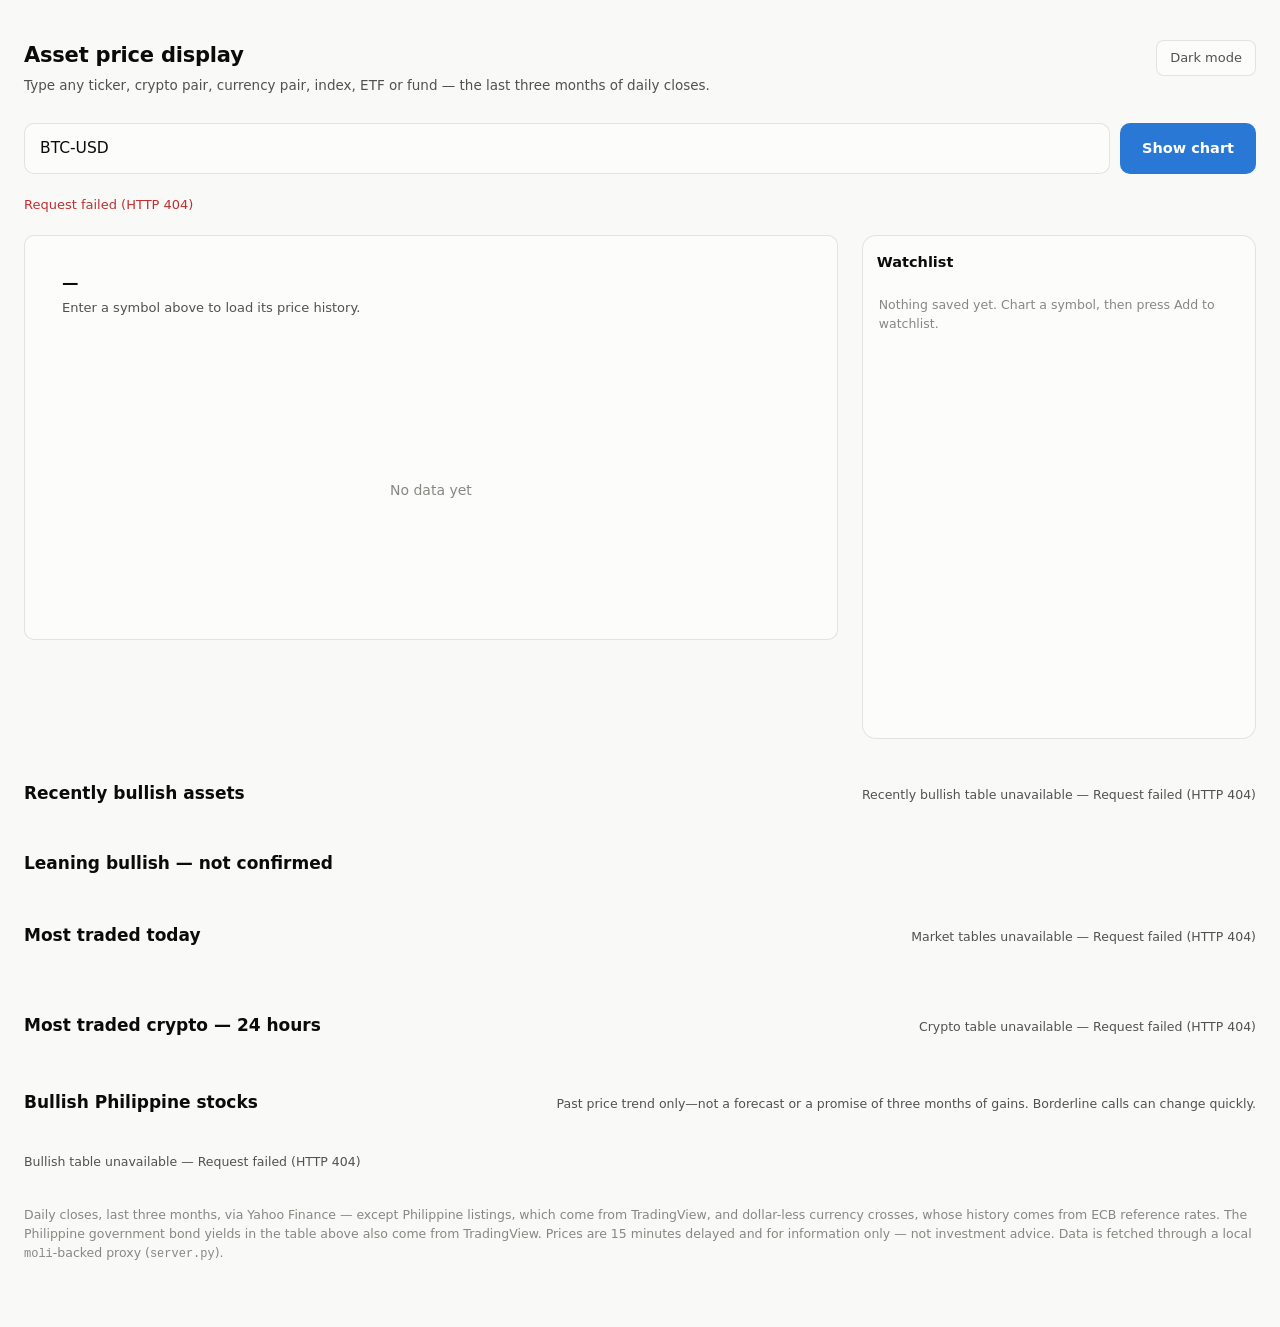
==== index.html @ 10fd9295 "Publish the asset price display." ====
<!DOCTYPE html>
<html lang="en" data-theme="light">
<head>
<meta charset="utf-8">
<meta name="viewport" content="width=device-width, initial-scale=1">
<title>Asset price display — last 3 months</title>
<style>
  /* ---------------------------------------------------------------
     Tokens. Light and dark are each *selected* steps, not an
     automatic flip. Values from the dataviz reference palette.
     --------------------------------------------------------------- */
  :root {
    color-scheme: light;
    --page:            #f9f9f7;
    --surface-1:       #fcfcfb;
    --text-primary:    #0b0b0b;
    --text-secondary:  #52514e;
    --text-muted:      #898781;
    --gridline:        #e1e0d9;
    --axis:            #c3c2b7;
    --border:          rgba(11, 11, 11, 0.10);
    --series-1:        #2a78d6;   /* slot 1, blue */
    --delta-up:        #006300;
    --delta-down:      #c02f2f;   /* one step darker than the palette's red:
                                     the bullish/bearish pill tints its own
                                     background 11%, and #d03b3b fell to 4.0:1
                                     against that tint at 13.5px. This clears
                                     AA on the tint (4.7:1) and on the bare
                                     surface (5.6:1). */
    --focus-ring:      #2a78d6;
  }
  @media (prefers-color-scheme: dark) {
    :root:where(:not([data-theme="light"])) {
      color-scheme: dark;
      --page:           #0d0d0d;
      --surface-1:      #1a1a19;
      --text-primary:   #ffffff;
      --text-secondary: #c3c2b7;
      --text-muted:     #898781;
      --gridline:       #2c2c2a;
      --axis:           #383835;
      --border:         rgba(255, 255, 255, 0.10);
      --series-1:       #3987e5;
      --delta-up:       #0ca30c;
      --delta-down:     #e66767;
      --focus-ring:     #3987e5;
    }
  }
  :root[data-theme="dark"] {
    color-scheme: dark;
    --page:           #0d0d0d;
    --surface-1:      #1a1a19;
    --text-primary:   #ffffff;
    --text-secondary: #c3c2b7;
    --text-muted:     #898781;
    --gridline:       #2c2c2a;
    --axis:           #383835;
    --border:         rgba(255, 255, 255, 0.10);
    --series-1:       #3987e5;
    --delta-up:       #0ca30c;
    --delta-down:     #e66767;
    --focus-ring:     #3987e5;
  }

  * { box-sizing: border-box; }

  body {
    margin: 0;
    padding: 40px 24px 64px;
    background: var(--page);
    color: var(--text-primary);
    font-family: system-ui, -apple-system, "Segoe UI", sans-serif;
    font-size: 15px;
    line-height: 1.5;
    -webkit-font-smoothing: antialiased;
  }

  /* 1240, not 1180: the rail widened to fit asset names (see `.layout`), and the
     extra 60px goes to the page so the chart card does not pay for all of it. */
  .wrap { max-width: 1240px; margin: 0 auto; }

  /* ---- layout: search row across the top, then chart card + watchlist rail.
     The rail lives on the card's row, so their top borders line up. ---- */
  .layout {
    display: grid;
    /* The rail is 396px on a full-width page — wide enough for the fund codes
       (`FUND:BPI-INFRA`) and the names under them. `clamp` gives some of it back
       before the layout stacks at 1000px, so the chart card never has to pay the
       whole 396: at a 1020px viewport the rail is 340 and the chart keeps ~590. */
    grid-template-columns: minmax(0, 1fr) clamp(340px, 32%, 396px);
    grid-template-areas:
      "search search"
      "status status"
      "main   rail";
    column-gap: 24px;
    align-items: start;
  }
  .search-row { grid-area: search; }
  .status { grid-area: status; }
  main.card { grid-area: main; }
  .rail { grid-area: rail; position: sticky; top: 20px; }

  /* ---- header ---- */
  header {
    display: flex; align-items: baseline; justify-content: space-between;
    gap: 16px; flex-wrap: wrap; margin-bottom: 28px;
  }
  h1 { margin: 0; font-size: 21px; font-weight: 600; letter-spacing: -0.01em; }
  .sub { margin: 3px 0 0; color: var(--text-secondary); font-size: 13.5px; }

  button, input { font: inherit; color: inherit; }

  .ghost-btn {
    background: var(--surface-1); color: var(--text-secondary);
    border: 1px solid var(--border); border-radius: 8px;
    padding: 7px 13px; font-size: 13px; cursor: pointer;
    white-space: nowrap;
  }
  .ghost-btn:hover { color: var(--text-primary); border-color: var(--axis); }

  /* ---- search row (one row, above everything it scopes) ---- */
  .search-row { display: flex; gap: 10px; margin-bottom: 8px; }
  .combo { position: relative; flex: 1 1 auto; min-width: 0; }

  #symbol {
    width: 100%;
    padding: 13px 15px;
    background: var(--surface-1);
    border: 1px solid var(--border);
    border-radius: 10px;
    font-size: 15.5px;
  }
  #symbol::placeholder { color: var(--text-muted); }
  #symbol:focus-visible { outline: 2px solid var(--focus-ring); outline-offset: 1px; border-color: var(--focus-ring); }

  .go {
    padding: 13px 22px; border: 0; border-radius: 10px; cursor: pointer;
    background: var(--series-1); color: #fff; font-weight: 600; font-size: 14.5px;
  }
  .go:hover { filter: brightness(1.08); }
  .go:disabled { opacity: 0.55; cursor: default; filter: none; }

  /* ---- suggestions ---- */
  .suggestions {
    position: absolute; z-index: 30; top: calc(100% + 6px); left: 0; right: 0;
    background: var(--surface-1); border: 1px solid var(--border);
    border-radius: 10px; padding: 5px; margin: 0; list-style: none;
    max-height: 320px; overflow-y: auto;
    box-shadow: 0 10px 30px rgba(0,0,0,0.13);
  }
  .suggestions[hidden] { display: none; }
  .suggestions li {
    display: flex; align-items: baseline; gap: 10px;
    padding: 9px 11px; border-radius: 7px; cursor: pointer;
  }
  .suggestions li[aria-selected="true"] { background: color-mix(in srgb, var(--series-1) 12%, transparent); }
  .suggestions li:hover { background: color-mix(in srgb, var(--text-primary) 6%, transparent); }
  .sug-sym { font-weight: 600; font-size: 13.5px; min-width: 78px; }
  .sug-name { color: var(--text-secondary); font-size: 13px; flex: 1; overflow: hidden; text-overflow: ellipsis; white-space: nowrap; }
  .sug-exch { color: var(--text-muted); font-size: 11.5px; white-space: nowrap; max-width: 40%; overflow: hidden; text-overflow: ellipsis; }

  /* ---- watchlist rail ---- */
  /* The box keeps a tall minimum height so it reads as a full rail beside the
     chart card even when only one or two symbols are saved; the list scrolls
     once the rows pass the cap. Total stays under the viewport, because the
     rail is sticky -- a box taller than the screen would have its foot cut off. */
  .watch {
    background: var(--surface-1);
    border: 1px solid var(--border);
    border-radius: 14px;
    padding: 16px 14px 12px;
    min-height: 56vh;
  }
  .watch-head { display: flex; align-items: baseline; justify-content: space-between; gap: 8px; margin-bottom: 12px; }
  .watch-head h2 { margin: 0; font-size: 14.5px; font-weight: 600; }
  .watch-count { color: var(--text-muted); font-size: 12px; font-variant-numeric: tabular-nums; }

  .watch-list { list-style: none; margin: 0; padding: 0; max-height: 60vh; overflow-y: auto; }
  .watch-item {
    display: flex; align-items: center; gap: 8px;
    border-radius: 9px; padding: 2px 2px 2px 0;
  }
  .watch-item:hover { background: color-mix(in srgb, var(--text-primary) 5%, transparent); }
  .watch-item.is-active { background: color-mix(in srgb, var(--series-1) 12%, transparent); }

  /* ---- reordering ----
     Only the grip is draggable, so clicking anywhere else on the row still
     charts the symbol. touch-action: none keeps a touch drag from scrolling
     the rail instead. */
  .watch-grip {
    flex: none; cursor: grab; touch-action: none;
    background: none; border: 0; border-radius: 7px;
    color: var(--text-muted); font-size: 13px; line-height: 1;
    padding: 8px 5px; opacity: 0; transition: opacity 0.12s ease;
  }
  .watch-item:hover .watch-grip,
  .watch-item.is-active .watch-grip { opacity: 1; }
  .watch-grip:focus-visible { opacity: 1; outline: 2px solid var(--focus-ring); outline-offset: -2px; }
  .watch-grip:hover { color: var(--text-primary); background: color-mix(in srgb, var(--text-primary) 8%, transparent); }
  /* No hover to reveal it on a touchscreen, so it is always visible there. */
  @media (hover: none) { .watch-grip { opacity: 1; } }

  /* Rows reflow live under the pointer, so the lift is shadow + tint only. */
  .watch-item.is-dragging {
    background: color-mix(in srgb, var(--series-1) 14%, transparent);
    box-shadow: 0 6px 18px rgb(0 0 0 / 0.18);
  }
  .watch-item.is-dragging .watch-grip { cursor: grabbing; opacity: 1; }
  .watch-list.is-reordering { user-select: none; }

  .watch-pick {
    flex: 1 1 auto; min-width: 0; text-align: left; cursor: pointer;
    background: none; border: 0; border-radius: 9px; padding: 8px 9px;
    display: flex; flex-direction: column; gap: 1px;
  }
  .watch-pick:focus-visible { outline: 2px solid var(--focus-ring); outline-offset: -1px; }
  .watch-top { display: flex; align-items: center; justify-content: space-between; gap: 8px; }
  /* Symbol and its verdict travel together on the left, so the price stays
     flush right even when the pill appears. In the rail the pill is the fixed
     part and the symbol is what gives way when a ticker is long. */
  .watch-id { display: flex; align-items: center; gap: 6px; min-width: 0; }
  .watch-sym {
    font-weight: 600; font-size: 13.5px;
    overflow: hidden; text-overflow: ellipsis; white-space: nowrap;
  }
  .watch-price {
    flex: none; font-size: 13px; font-variant-numeric: tabular-nums;
    color: var(--text-primary); white-space: nowrap;
  }
  /* The row's verdict, in the same three words the chart badge uses -- the
     quote *is* the chart payload, so the two cannot disagree. Colored like the
     badge, but also spelt out, because a rail of dots would need a key. */
  .watch-trend {
    flex: none; white-space: nowrap;
    font-size: 10px; font-weight: 600; letter-spacing: 0.02em;
    padding: 1px 6px; border-radius: 999px;
    border: 1px solid color-mix(in srgb, var(--text-secondary) 35%, transparent);
    color: var(--text-secondary);
    background: color-mix(in srgb, var(--text-secondary) 8%, transparent);
  }
  .watch-trend.bullish {
    color: var(--delta-up); border-color: color-mix(in srgb, var(--delta-up) 40%, transparent);
    background: color-mix(in srgb, var(--delta-up) 10%, transparent);
  }
  .watch-trend.bearish {
    color: var(--delta-down); border-color: color-mix(in srgb, var(--delta-down) 40%, transparent);
    background: color-mix(in srgb, var(--delta-down) 10%, transparent);
  }
  .watch-sub { display: flex; align-items: baseline; justify-content: space-between; gap: 8px; }
  .watch-name { color: var(--text-muted); font-size: 11.5px; overflow: hidden; text-overflow: ellipsis; white-space: nowrap; }
  .watch-chg { font-size: 11.5px; font-weight: 600; font-variant-numeric: tabular-nums; color: var(--text-secondary); white-space: nowrap; }
  .watch-chg.up { color: var(--delta-up); }
  .watch-chg.down { color: var(--delta-down); }

  .remove-btn {
    flex: none; cursor: pointer; background: none; border: 0; border-radius: 7px;
    color: var(--text-muted); font-size: 15px; line-height: 1;
    padding: 6px 8px; opacity: 0; transition: opacity 0.12s ease;
  }
  .watch-item:hover .remove-btn,
  .watch-item.is-active .remove-btn { opacity: 1; }
  .remove-btn:focus-visible { opacity: 1; outline: 2px solid var(--focus-ring); outline-offset: -2px; }
  .remove-btn:hover { color: var(--delta-down); background: color-mix(in srgb, var(--delta-down) 12%, transparent); }

  .watch-empty { color: var(--text-muted); font-size: 12.5px; padding: 10px 2px; line-height: 1.5; }
  .watch-hint { color: var(--text-muted); font-size: 11.5px; margin: 10px 2px 2px; }

  /* Stacked below 1000px, not 900: the rail is now 396px, and a 318px one at 900
     still left the chart card too narrow once the rail took its share. Below this
     point the rail moves under the chart and gets the full width, which is where
     its names read best anyway. */
  @media (max-width: 1000px) {
    .layout {
      grid-template-columns: minmax(0, 1fr);
      grid-template-areas: "search" "status" "main" "rail";
    }
    .rail { position: static; }
    .watch { min-height: 0; }   /* stacked: no dead space under a short list */
    .watch-list { max-height: none; }
  }

  /* ---- status ---- */
  .status { min-height: 22px; font-size: 13px; color: var(--text-secondary); margin-bottom: 18px; }
  .status.error { color: var(--delta-down); }

  /* ---- chart card ---- */
  .card {
    background: var(--surface-1);
    border: 1px solid var(--border);
    border-radius: 14px;
    padding: 24px 24px 18px;
  }
  .card-head { display: flex; align-items: flex-start; justify-content: space-between; gap: 18px; flex-wrap: wrap; }
  .asset-name { font-size: 16.5px; font-weight: 600; margin: 0; }
  .asset-meta { color: var(--text-secondary); font-size: 13px; margin: 2px 0 0; }

  /* ---- add-to-watchlist toggle ----
     Acts on the charted payload, never on typed text, so the only ticker it can
     add is the canonical one the server returned. */
  .card-actions { display: flex; align-items: center; gap: 10px; flex-wrap: wrap; }
  .watch-toggle {
    display: inline-flex; align-items: center; gap: 7px;
    border: 1px solid var(--border); border-radius: 999px;
    padding: 6px 14px 6px 12px;
    background: color-mix(in srgb, var(--text-primary) 4%, transparent);
    color: var(--text-secondary); font-size: 13px; font-weight: 600;
    cursor: pointer; white-space: nowrap;
  }
  .watch-toggle:hover { color: var(--text-primary); border-color: var(--axis); }
  .watch-toggle:focus-visible { outline: 2px solid var(--focus-ring); outline-offset: 2px; }
  /* inline-flex would otherwise beat the attribute — same trap .trend[hidden] documents */
  .watch-toggle[hidden] { display: none; }
  /* Watched: tint + filled star say so; the accessible name never moves. */
  .watch-toggle[aria-pressed="true"] {
    border-color: color-mix(in srgb, var(--series-1) 40%, transparent);
    background: color-mix(in srgb, var(--series-1) 11%, transparent);
    color: var(--text-primary);
  }
  .watch-glyph { font-size: 13px; line-height: 1; }

  /* ---- trend badge: the 3-month verdict ----
     Status colour rides the arrow glyph and the tint; the words stay in
     normal ink and the glyph is not aria-hidden from the label, so the call
     never depends on colour alone. */
  .trend {
    display: inline-flex; align-items: center; gap: 8px;
    border: 1px solid var(--border); border-radius: 999px;
    padding: 6px 13px 6px 11px;
    background: color-mix(in srgb, var(--text-primary) 4%, transparent);
    white-space: nowrap;
  }
  .trend[hidden] { display: none; }
  .trend-glyph { font-size: 12px; line-height: 1; }
  .trend-label { font-size: 13.5px; font-weight: 600; letter-spacing: 0.01em; }
  .trend-score {
    font-size: 12px; color: var(--text-muted);
    font-variant-numeric: tabular-nums;
    padding-left: 8px; border-left: 1px solid var(--border);
  }
  .trend-note { color: var(--text-muted); font-size: 11.5px; margin: 10px 0 0; }
  .trend-note[hidden] { display: none; }

  .trend.bullish { border-color: color-mix(in srgb, var(--delta-up) 40%, transparent);
                   background: color-mix(in srgb, var(--delta-up) 11%, transparent); }
  .trend.bullish .trend-glyph, .trend.bullish .trend-label { color: var(--delta-up); }
  .trend.bearish { border-color: color-mix(in srgb, var(--delta-down) 40%, transparent);
                   background: color-mix(in srgb, var(--delta-down) 11%, transparent); }
  .trend.bearish .trend-glyph, .trend.bearish .trend-label { color: var(--delta-down); }
  .trend.neutral .trend-glyph, .trend.neutral .trend-label { color: var(--text-secondary); }

  /* hero figure: >=48px, same sans, proportional figures, no tabular-nums */
  .hero { font-size: 48px; font-weight: 600; letter-spacing: -0.02em; line-height: 1.05; margin: 16px 0 0; }
  .hero-delta { display: flex; align-items: center; flex-wrap: wrap; gap: 7px;
                margin-top: 6px; font-size: 14.5px; color: var(--text-secondary); }
  .delta-val { font-weight: 600; color: var(--text-secondary); }
  .delta-val.up { color: var(--delta-up); }
  .delta-val.down { color: var(--delta-down); }

  /* ---- minimum investment ----
     A stat readout, not a second hero: the chart's headline number is the price,
     so this is a label and a value at body scale rather than another 48px figure
     competing with it. It sits here for the PSE only, which is the only market
     with a board lot, and it is absent from the DOM entirely for every other
     symbol rather than sitting empty under the price. */
  .min-invest { display: flex; align-items: baseline; flex-wrap: wrap; gap: 8px; margin-top: 10px; }
  .min-invest[hidden] { display: none; }
  .min-invest .stat-label { color: var(--text-secondary); font-size: 13.5px; }
  /* Proportional figures, like the hero: one standalone value, not a column. */
  .min-invest .stat-value { font-size: 21px; font-weight: 600; letter-spacing: -0.01em; }
  .min-invest .stat-note { color: var(--text-muted); font-size: 11.5px; }

  /* ---- table view toggle ---- */
  .toggle-row { display: flex; justify-content: flex-end; margin-top: 4px; }
  .toggle-row .ghost-btn { padding: 5px 11px; font-size: 12.5px; }

  /* ---- chart ---- */
  .plot { position: relative; margin-top: 10px; }
  .plot svg { display: block; width: 100%; height: auto; touch-action: none; }
  .plot svg:focus-visible { outline: 2px solid var(--focus-ring); outline-offset: 3px; border-radius: 8px; }

  .plot.is-stale { opacity: 0.45; }   /* refetch keeps the frame, no skeleton */

  .grid-line { stroke: var(--gridline); stroke-width: 1; }
  .axis-line { stroke: var(--axis); stroke-width: 1; }
  .tick-text { fill: var(--text-muted); font-size: 11.5px; font-variant-numeric: tabular-nums; }
  .axis-title { fill: var(--text-muted); font-size: 11px; letter-spacing: 0.02em; }
  .series-line { fill: none; stroke: var(--series-1); stroke-width: 2; stroke-linejoin: round; stroke-linecap: round; }
  .series-area { fill: var(--series-1); opacity: 0.10; }
  .end-dot { fill: var(--series-1); stroke: var(--surface-1); stroke-width: 2; pointer-events: none; }
  .end-label { fill: var(--text-secondary); font-size: 13px; font-weight: 600; pointer-events: none; }
  .crosshair { stroke: var(--axis); stroke-width: 1; }
  .hover-dot { fill: var(--series-1); stroke: var(--surface-1); stroke-width: 2; }

  .empty-plot { display: grid; place-items: center; height: 260px; color: var(--text-muted); font-size: 14px; }

  /* ---- tooltip ---- */
  .tooltip {
    position: absolute; z-index: 20; pointer-events: none;
    background: var(--surface-1); border: 1px solid var(--border);
    border-radius: 9px; padding: 9px 12px;
    box-shadow: 0 6px 22px rgba(0,0,0,0.16);
    font-size: 13px; white-space: nowrap;
    transform: translate(-50%, calc(-100% - 16px));
  }
  .tooltip[hidden] { display: none; }
  .tt-date { color: var(--text-secondary); font-size: 12px; margin-bottom: 3px; }
  .tt-row { display: flex; align-items: center; gap: 8px; }
  .tt-key { width: 14px; height: 2px; border-radius: 1px; background: var(--series-1); flex: none; }
  /* value leads, label follows */
  .tt-value { font-weight: 600; font-size: 15px; font-variant-numeric: tabular-nums; color: var(--text-primary); }
  .tt-label { color: var(--text-secondary); font-size: 12px; }

  /* ---- data table ---- */
  .table-wrap { margin-top: 6px; max-height: 340px; overflow: auto; border: 1px solid var(--border); border-radius: 10px; }
  .table-wrap[hidden] { display: none; }
  table { border-collapse: collapse; width: 100%; font-size: 13px; }
  caption { text-align: left; padding: 10px 12px; color: var(--text-secondary); font-size: 12.5px; }
  th, td { padding: 7px 12px; text-align: right; border-bottom: 1px solid var(--gridline); font-variant-numeric: tabular-nums; }
  th:first-child, td:first-child { text-align: left; font-variant-numeric: normal; }
  thead th { position: sticky; top: 0; background: var(--surface-1); color: var(--text-secondary); font-weight: 600; z-index: 1; }
  tbody tr:last-child td { border-bottom: 0; }

  /* Most-traded tables. Two cards side by side, each scrollable on its own so a
     long name in one does not stretch the other. */
  .leaders { margin-top: 34px; }
  .leaders-head { display: flex; align-items: baseline; justify-content: space-between; gap: 14px; flex-wrap: wrap; }
  .leaders-head h2 { font-size: 17px; margin: 0; }
  .leaders-note { color: var(--text-secondary); font-size: 12.5px; }
  .leaders-grid { display: grid; grid-template-columns: repeat(2, minmax(0, 1fr)); gap: 16px; margin-top: 12px; }

  /* A column, so the table below can take whatever height the card is given and
     pass it down to its rows. See `.leaders table` for why that matters. */
  .card { display: flex; flex-direction: column; border: 1px solid var(--border); border-radius: 10px; background: var(--surface-1); overflow: hidden; }
  .card-head { display: flex; align-items: baseline; justify-content: space-between; gap: 10px; padding: 11px 13px 9px; }
  .card-head h3 { font-size: 14.5px; margin: 0; }
  .card-sub { color: var(--text-secondary); font-size: 12px; }
  .card-error { padding: 0 13px 13px; color: var(--text-secondary); font-size: 12.5px; }

  /* The ranking is the row order, so the number is decoration; the ticker and
     the name are the identity, and the figures stay right-aligned and tabular. */
  /* No max-height: all ten rows are the point of the card, and a scrollbar
     inside the card hides half the ranking behind a drag. `overflow` stays
     `auto` so a long instrument name can still scroll sideways. */
  .leaders .table-wrap { flex: 1; margin: 0; max-height: none; border: 0; border-radius: 0; border-top: 1px solid var(--gridline); }
  /* The two cards are stretched to one height, and the PSE table is the taller
     one: five columns of figures with a wrapped instrument name make its rows
     taller than the four-column US rows. Left alone, the US table kept its own
     natural height and the leftover space pooled below its last row as blank
     card. Filling the wrap and letting the table be as tall as the wrap hands
     that space to the rows instead, so each US cell grows and the two tables end
     on the same line. Both stay `auto` -- the space is divided between the rows,
     not padded onto a fixed minimum, so a cell is taller only by what is spare.
     A scrollbar cannot appear: the table is never taller than the wrap holding
     it, and the wrap is only as tall as the card. */
  /* The two cards are read side by side, so their tables share one column grid:
     a rank, a ticker or a figure sits at the same x in both. `fixed` is what
     makes that hold. Sizing each table from its own contents instead lets the
     one with a column fewer spread the difference over the rest, which is what
     left the US rows so much air between the symbol and the figures. */
  .leaders table { table-layout: fixed; height: 100%; }
  .leaders td, .leaders th { padding: 6px 9px; white-space: nowrap; }
  /* A figure cannot wrap, so the columns holding one keep a width of their own;
     the symbol column takes whatever is left, and both tables land on the same
     widths that way. Sized for the longest content either market has -- the US
     turnover runs to thirteen digits, its price to seven. */
  .leaders td:nth-child(1), .leaders th:nth-child(1) { width: 34px; }
  .leaders td:nth-child(3), .leaders th:nth-child(3) { width: 136px; }
  .leaders td:nth-child(4), .leaders th:nth-child(4) { width: 76px; }
  /* The minimum investment. Only the PSE has a board lot; the other market's
     table has no fifth column to put here, and its price figures are the last
     thing in the row rather than being trailed by a track of empty space. */
  .leaders td:nth-child(5), .leaders th:nth-child(5) { width: 112px; }
  /* Figures stay unbroken, but a long instrument name may wrap: holding it on
     one line would need a wider column than the four others leave over. */
  .leaders td:nth-child(2), .leaders th:nth-child(2) { white-space: normal; }
  .rank { color: var(--text-secondary); font-size: 12px; }
  /* The ticker is the keyboard-reachable control; the row's own click is a
     mouse convenience, so focus lands on a real button, not a role on a <tr>. */
  .tick-btn { background: none; border: 0; padding: 0; font: inherit; font-weight: 600; color: inherit; cursor: pointer; }
  .tick-btn:hover { text-decoration: underline; }
  .tick-btn:focus-visible { outline: 2px solid var(--focus-ring); outline-offset: 2px; border-radius: 3px; }
  .tick-sub { display: block; color: var(--text-secondary); font-size: 11.5px; font-weight: 400; }
  .alt { display: block; color: var(--text-secondary); font-size: 11.5px; }

  /* Rows load the chart, so they read as interactive: pointer, hover, focus. */
  .leaders tbody tr { cursor: pointer; }
  .leaders tbody tr:hover { background: var(--gridline); }
  .leaders tbody tr:focus-visible { outline: 2px solid var(--focus-ring); outline-offset: -2px; }

  @media (max-width: 900px) {
    .leaders-grid { grid-template-columns: minmax(0, 1fr); }
  }

  /* ---- bullish table ----
     Not a `.leaders-grid` card: it is one wide table of every bullish PSE name,
     and there were 82 of them on the last sweep. Two columns of forty rows each
     would make the reader choose a column before they can scan the list, so the
     card spans the page and the rows are dense instead of tall. */
  /* The wrap keeps the base `.table-wrap` border and radius and only lifts the
     height cap: `.leaders .table-wrap` clears all four for the cards that fill
     their height, and none of that applies here. */
  /* It also stops taking the full column. The column widths below add up to
     720px -- a little over half the 1180px `.wrap` -- and the card is pinned to
     that so the border closes on the rows instead of around a 1180px box with
     the columns scaled up to fill it and a hole on either side. Stated as a
     length rather than `fit-content`: a fixed-layout table's `max-content` is
     not the sum of its columns, so `fit-content` on the card resolved to the
     whole column and solved nothing. The 770px is the 720px of columns plus the
     inset the base `.card` gives its contents -- 24px of padding on each side
     and a 1px border each side, both counted inside the width by
     `box-sizing: border-box` -- so what is left for the table is the 720px the
     columns want. `margin-inline: auto` centres it in the section, and
     `max-width: 100%` is the floor for a narrow viewport, where the card stops
     shrinking and the columns scale proportionally inside it rather than the
     table overflowing. */
  .bullish .card { width: 770px; max-width: 100%; margin-inline: auto; }
  .bullish .table-wrap { max-height: none; }
  /* `100%` of a card that is now exactly as wide as the columns themselves, so
     the stated widths below are the widths the columns render at, and no
     `100%` stretching the table into the 1180px column it used to fill. The
     sticky `thead` the base rule sets up still works: the wrap never scrolls
     sideways at any width, only down. */
  .bullish table { table-layout: fixed; width: 100%; }
  /* Left-aligned, unlike the figure tables: the rows here are ranked by their
     order, not read across against the same figure in the row above, so no
     column needs its contents flush right. Left is also what removes the void
     the user saw between the rank and the symbol -- the base `text-align: right`
     pushed the ticker to the far edge of the widest column in the table. The
     figures keep the tabular numerals the base rule gives them. */
  .bullish td, .bullish th { padding: 5px 9px; white-space: nowrap; text-align: left; }
  /* Sized for a two-digit rank, "2026-09-28" and a run of a few bars, plus the
     two money columns: a PSE price reaching five digits with centavos, and a
     minimum investment that can run to eight figures (a ₱2,500 name in the
     1,000-share bracket is ₱2,500,000.00). Same reasoning as `.leaders table`:
     a column holding something unbreakable gets a width of its own. Here every
     column does, including the symbol column -- see that rule for why. */
  .bullish td:nth-child(1), .bullish th:nth-child(1) { width: 34px; }
  .bullish td:nth-child(3), .bullish th:nth-child(3) { width: 118px; }
  .bullish td:nth-child(4), .bullish th:nth-child(4) { width: 62px; }
  .bullish td:nth-child(5), .bullish th:nth-child(5) { width: 108px; }
  /* The one column whose heading is wider than anything it holds, so it is
     sized for the words: "Min. investment" held on one line is what keeps the
     rows as short as this dense a table wants them. */
  .bullish td:nth-child(6), .bullish th:nth-child(6) { width: 122px; }
  /* The symbol cell stacks a ticker over an instrument name, so it is the one
     cell allowed to wrap -- holding a long name on one line would need a wider
     column than the five others leave over. Its width is stated like the rest
     rather than left to absorb the remainder: the remainder is what the table
     was told to stretch into, and with no width of its own the column would
     take the 1180px back. At 276px the longest PSE name wraps to a second line
     and everything shorter stays on one. */
  .bullish td:nth-child(2), .bullish th:nth-child(2) { width: 276px; white-space: normal; }
  /* `.rank` would colour the leading column the same muted grey as a leaderboard
     rank, which reads as decoration; the bar number of the row's own sort is
     not decoration, so it keeps full contrast. */
  .bullish .rank { font-size: 12px; }
  .since { font-variant-numeric: tabular-nums; }
  /* A run that began on the latest bar is the newest thing in the table -- and
     the reason the sort order is worth having -- so it is marked rather than
     left to be spotted by comparing dates. */
  .fresh { color: var(--delta-up); font-weight: 600; }

  /* ---- bullish crypto table ----
     Same single-wide-card shape as the Philippine bullish table, one section
     shorter than it: five columns -- rank, symbol, traded, price, 24-hour
     change -- so the pinned width is what those columns ask for, 598px of
     columns plus the 50px of padding and border the base `.card` insets its
     contents by (same arithmetic as `.bullish .card` above). The traded
     column takes the leaderboards' own 136px, since it holds the same kind of
     figure -- a turnover that reaches ten figures. */
  .cryptobull .card { width: 648px; max-width: 100%; margin-inline: auto; }
  .cryptobull .table-wrap { max-height: none; }
  .cryptobull table { table-layout: fixed; width: 100%; }
  .cryptobull td, .cryptobull th { padding: 5px 9px; white-space: nowrap; text-align: left; }
  .cryptobull td:nth-child(1), .cryptobull th:nth-child(1) { width: 34px; }
  .cryptobull td:nth-child(3), .cryptobull th:nth-child(3) { width: 136px; }
  .cryptobull td:nth-child(4), .cryptobull th:nth-child(4) { width: 108px; }
  .cryptobull td:nth-child(5), .cryptobull th:nth-child(5) { width: 84px; }
  /* The symbol cell stacks the coin name over its rank line, so it is the one
     cell allowed to wrap, stated like the rest rather than left to absorb the
     remainder -- the same rule the bullish table's symbol column follows. */
  .cryptobull td:nth-child(2), .cryptobull th:nth-child(2) { width: 236px; white-space: normal; }
  .cryptobull .rank { font-size: 12px; }
  /* The 24-hour change is signed and coloured like every other delta on the
     page -- the watchlist rail's classes, applied to this table's cells. */
  .cryptobull .chg { font-variant-numeric: tabular-nums; }
  .cryptobull .chg.up { color: var(--delta-up); }
  .cryptobull .chg.down { color: var(--delta-down); }

  /* ---- recently bullish table ----
     One table that spans four markets: US stocks, Philippine stocks, crypto
     and the Philippine government bond yields, each row carrying the day its
     current run began, newest turn first. Seven columns -- market, asset,
     direction, since, run, price, volume -- so the pinned width is what those
     columns ask for: 118 + 250 + 132 + 118 + 62 + 112 + 118 = 910px of
     columns plus the 50px of padding and border the base `.card` insets its
     contents by (the same arithmetic as `.bullish .card` above), which is
     960px. */
  .recent .card { width: 960px; max-width: 100%; margin-inline: auto; }
  .recent .table-wrap { max-height: none; }
  .recent table { table-layout: fixed; width: 100%; }
  .recent td, .recent th { padding: 5px 9px; white-space: nowrap; text-align: left; }
  .recent td:nth-child(1), .recent th:nth-child(1) { width: 118px; }
  .recent td:nth-child(2), .recent th:nth-child(2) { width: 250px; white-space: normal; }
  .recent td:nth-child(3), .recent th:nth-child(3) { width: 132px; }
  .recent td:nth-child(4), .recent th:nth-child(4) { width: 118px; }
  .recent td:nth-child(5), .recent th:nth-child(5) { width: 62px; }
  .recent td:nth-child(6), .recent th:nth-child(6) { width: 112px; }
  .recent td:nth-child(7), .recent th:nth-child(7) { width: 118px; }
  /* The volume heading is longer than the figures beneath it ("₱3.19T"),
     so it is the one heading allowed to wrap rather than widening the
     column for a line the cells never need. */
  .recent th:nth-child(7) { white-space: normal; }
  .recent .vol { font-variant-numeric: tabular-nums; }
  .recent .rank { font-size: 12px; }
  .recent .since { font-variant-numeric: tabular-nums; }
  /* A run that began on the latest bar is the newest thing in the table --
     the reason the sort order is worth having -- so it is marked. */
  .recent .fresh { color: var(--delta-up); font-weight: 600; }
  /* The market column names where the row came from, and the names are
     different lengths ("Philippine bond" against "Crypto"), so the column is
     muted rather than given a colour of its own: it is a label, not a
     reading. */
  .recent .market { color: var(--text-muted); font-size: 12.5px; }
  /* The direction column carries the badge's own glyph and word, so a reader
     who knows the other tables can read this one without being told what
     "bullish" means here. */
  .recent .dir { font-weight: 600; }
  .recent .dir.bullish { color: var(--delta-up); }
  .recent .dir.bearish { color: var(--delta-down); }
  .recent .dir.neutral { color: var(--text-muted); }
  /* The direction is inferred from the yield, not a bond-price chart. */
  .recent .dir.yield { color: var(--text); font-weight: 600; }
  /* A row the page cannot chart is not clickable, and says so on hover
     rather than pretending. */
  .recent tr.no-chart { cursor: default; }
  .recent tr.no-chart:hover { background: none; }
  /* A price that is old enough to be worth flagging: the reading was served
     from a stored copy because the source could not answer. */
  .recent .stale { color: var(--text-muted); font-size: 11.5px; }
  /* Leaning bullish: same card and column widths as the recent table. The
     progress bar shows how much of the bullish entry bar the window meets. */
  .leaning .num { font-variant-numeric: tabular-nums; }
  .leaning .meter { display: flex; align-items: center; gap: 7px; }
  .leaning .meter-bar { flex: 1; height: 6px; border-radius: 3px;
                        background: var(--border, rgba(127,127,127,.25)); overflow: hidden; }
  .leaning .meter-fill { display: block; height: 100%; background: var(--delta-up); opacity: .7; }

  footer { margin-top: 22px; color: var(--text-muted); font-size: 12.5px; }
  footer code { font-size: 12px; }

  .sr-only {
    position: absolute; width: 1px; height: 1px; padding: 0; margin: -1px;
    overflow: hidden; clip: rect(0 0 0 0); white-space: nowrap; border: 0;
  }

  @media (prefers-reduced-motion: reduce) {
    * { transition: none !important; animation: none !important; }
  }
</style>
</head>
<body>
<div class="wrap">

  <header>
    <div>
      <h1>Asset price display</h1>
      <p class="sub">Type any ticker, crypto pair, currency pair, index, ETF or fund — the last three months of daily closes.</p>
    </div>
    <button class="ghost-btn" id="theme" type="button" aria-pressed="false">Dark mode</button>
  </header>

  <div class="layout">
    <form class="search-row" id="form" role="search" autocomplete="off">
        <div class="combo">
          <input id="symbol" name="symbol" type="text" spellcheck="false"
                 placeholder="e.g. AAPL, BTC-USD, PSE:TEL, EURUSD=X, ^GSPC, SPY, ZB"
                 aria-label="Asset symbol or name"
                 aria-autocomplete="list" aria-expanded="false" aria-controls="suggestions">
          <ul class="suggestions" id="suggestions" role="listbox" aria-label="Matching assets" hidden></ul>
        </div>
        <button class="go" id="go" type="submit">Show chart</button>
      </form>

      <p class="status" id="status" role="status" aria-live="polite"></p>

      <main class="card">
        <div class="card-head">
          <div>
            <h2 class="asset-name" id="assetName">—</h2>
            <p class="asset-meta" id="assetMeta">Enter a symbol above to load its price history.</p>
          </div>
          <div class="card-actions">
            <!-- Acts on the charted asset, not on typed text: the payload's own
                 `symbol` is the only ticker this can ever add. -->
            <button class="watch-toggle" id="watchToggle" type="button"
                    aria-pressed="false" hidden
                    aria-label="Add or remove the charted asset from the watchlist">
              <span class="watch-glyph" id="watchGlyph" aria-hidden="true">☆</span><span id="watchToggleLabel">Add to watchlist</span>
            </button>
            <span class="trend" id="trendBadge" hidden>
              <span class="trend-glyph" id="trendGlyph" aria-hidden="true"></span>
              <span class="trend-label" id="trendLabel"></span>
              <span class="trend-score" id="trendScore"></span>
            </span>
          </div>
        </div>

        <p class="hero" id="hero" hidden>—</p>
        <p class="hero-delta" id="heroDelta" hidden></p>
        <!-- The smallest cheque that buys the stock. PSE only: the board lot is
             the exchange's own rule, so nothing else has a minimum investment to
             report and the readout is left out of the DOM for those symbols. -->
        <p class="min-invest" id="minInvest" hidden>
          <span class="stat-label">Min. investment</span>
          <span class="stat-value" id="minInvestValue">—</span>
          <span class="stat-note" id="minInvestNote"></span>
        </p>
        <p class="trend-note" id="trendNote" hidden></p>
        <p class="trend-note" id="outlookNote" hidden></p>

        <div class="toggle-row">
          <button class="ghost-btn" id="tableToggle" type="button" aria-pressed="false" hidden>Table view</button>
        </div>

        <div class="plot" id="plot">
          <div class="empty-plot" id="emptyPlot">No data yet</div>
        </div>

        <div class="table-wrap" id="tableWrap" hidden></div>
    </main>

    <aside class="rail" aria-labelledby="watchHeading">
      <section class="watch">
        <div class="watch-head">
          <h2 id="watchHeading">Watchlist</h2>
          <span class="watch-count" id="watchCount"></span>
        </div>

        <ul class="watch-list" id="watchList" aria-label="Watchlist"></ul>
        <p class="watch-hint" id="watchHint"></p>
      </section>
    </aside>
  </div>

  <section class="leaders recent" aria-labelledby="recentHeading">
    <div class="leaders-head">
      <h2 id="recentHeading">Recently bullish assets</h2>
      <p class="leaders-note" id="recentNote"></p>
    </div>
    <div id="recentGrid"></div>
  </section>

  <section class="leaders recent leaning" aria-labelledby="leaningHeading">
    <div class="leaders-head">
      <h2 id="leaningHeading">Leaning bullish — not confirmed</h2>
      <p class="leaders-note" id="leaningNote"></p>
    </div>
    <div id="leaningGrid"></div>
  </section>

  <section class="leaders" aria-labelledby="leadersHeading">
    <div class="leaders-head">
      <h2 id="leadersHeading">Most traded today</h2>
      <p class="leaders-note" id="leadersNote"></p>
    </div>
    <div class="leaders-grid" id="leadersGrid"></div>
  </section>

  <section class="leaders cryptobull" aria-labelledby="cryptoHeading">
    <div class="leaders-head">
      <h2 id="cryptoHeading">Most traded crypto — 24 hours</h2>
      <p class="leaders-note" id="cryptobullNote"></p>
    </div>
    <div id="cryptobullGrid"></div>
  </section>

  <section class="leaders bullish" aria-labelledby="bullishHeading">
    <div class="leaders-head">
      <h2 id="bullishHeading">Bullish Philippine stocks</h2>
      <p class="leaders-note">Past price trend only—not a forecast or a promise of three months of gains. Borderline calls can change quickly.</p>
      <p class="leaders-note" id="bullishNote"></p>
    </div>
    <div id="bullishGrid"></div>
  </section>

  <footer>
    Daily closes, last three months, via Yahoo Finance — except Philippine
    listings, which come from TradingView, and dollar-less currency crosses,
    whose history comes from ECB reference rates. The Philippine government bond
    yields in the table above also come from TradingView. Prices are 15 minutes
    delayed and for information only — not investment advice. Data is fetched
    through a local <code>moli</code>-backed proxy (<code>server.py</code>).
  </footer>
</div>

<script>
"use strict";

/* ------------------------------------------------------------------ *
 * Config
 * ------------------------------------------------------------------ */
const RANGE = "3mo";
const INTERVAL = "1d";
/* The watchlist row names its move by this span ("Three-month change"), so the
   label is derived from the one window every chart here draws rather than
   repeating the words in a second place. */
const SPAN_WORDS = {
  "1d": "One-day", "5d": "Five-day", "1mo": "One-month", "3mo": "Three-month",
  "6mo": "Six-month", "ytd": "Year-to-date", "1y": "One-year",
  "2y": "Two-year", "5y": "Five-year", "10y": "Ten-year",
};
const PLOT_W = 980, PLOT_H = 420;
const M = { top: 26, right: 104, bottom: 36, left: 66 };
const IW = PLOT_W - M.left - M.right;
const IH = PLOT_H - M.top - M.bottom;
const NS = "http://www.w3.org/2000/svg";

const state = {
  data: null,
  activeIndex: null,   // crosshair position
  loading: false,
  suggestions: [],
  sugIndex: -1,
  watch: [],           // [{symbol, name}] — the saved list, in display order
  watchQuotes: {},     // symbol -> {data} | {error} | {loading:true}
  watchActive: null,   // symbol currently shown in the chart
  chartSymbol: null,   // the symbol the plot is showing, for the refresh timer
  chartSeq: 0,         // guards a late answer from overwriting a newer one
  chartLoadedAt: 0,    // when the chart on screen was last answered
};

const el = {
  form: document.getElementById("form"),
  input: document.getElementById("symbol"),
  go: document.getElementById("go"),
  status: document.getElementById("status"),
  suggestions: document.getElementById("suggestions"),
  assetName: document.getElementById("assetName"),
  assetMeta: document.getElementById("assetMeta"),
  hero: document.getElementById("hero"),
  heroDelta: document.getElementById("heroDelta"),
  minInvest: document.getElementById("minInvest"),
  minInvestValue: document.getElementById("minInvestValue"),
  minInvestNote: document.getElementById("minInvestNote"),
  trendBadge: document.getElementById("trendBadge"),
  trendGlyph: document.getElementById("trendGlyph"),
  trendLabel: document.getElementById("trendLabel"),
  trendScore: document.getElementById("trendScore"),
  trendNote: document.getElementById("trendNote"),
  plot: document.getElementById("plot"),
  emptyPlot: document.getElementById("emptyPlot"),
  tableWrap: document.getElementById("tableWrap"),
  tableToggle: document.getElementById("tableToggle"),
  theme: document.getElementById("theme"),
  watchToggle: document.getElementById("watchToggle"),
  watchGlyph: document.getElementById("watchGlyph"),
  watchToggleLabel: document.getElementById("watchToggleLabel"),
  watchList: document.getElementById("watchList"),
  watchCount: document.getElementById("watchCount"),
  watchHint: document.getElementById("watchHint"),
  leadersGrid: document.getElementById("leadersGrid"),
  leadersNote: document.getElementById("leadersNote"),
  cryptobullGrid: document.getElementById("cryptobullGrid"),
  cryptobullNote: document.getElementById("cryptobullNote"),
  bullishGrid: document.getElementById("bullishGrid"),
  bullishNote: document.getElementById("bullishNote"),
  recentGrid: document.getElementById("recentGrid"),
  recentNote: document.getElementById("recentNote"),
  leaningGrid: document.getElementById("leaningGrid"),
  leaningNote: document.getElementById("leaningNote"),
};

/* ------------------------------------------------------------------ *
 * Formatting
 * ------------------------------------------------------------------ */
const nf = (digits, opts = {}) =>
  new Intl.NumberFormat(undefined, {
    minimumFractionDigits: digits,
    maximumFractionDigits: digits,
    ...opts,
  });

function digitsFor(data) {
  const hint = Number(data && data.priceHint);
  return Number.isFinite(hint) ? Math.min(Math.max(hint, 0), 8) : 2;
}

/* Indices like ^GSPC or ^TNX are not dollar amounts, so no currency symbol. */
function showsCurrency(data) {
  return Boolean(data.currency) && !String(data.symbol).startsWith("^");
}

function formatPrice(value, data) {
  if (!Number.isFinite(value)) return "—";
  const digits = digitsFor(data);
  // A yield is a percentage, not an amount of money: it carries its unit in
  // `unit` rather than in `currency`, so no currency symbol is invented and
  // the number reads as the rate it is (6.234%).
  if (data && data.unit === "%") return nf(digits).format(value) + "%";
  if (showsCurrency(data)) {
    try {
      return nf(digits, { style: "currency", currency: data.currency }).format(value);
    } catch { /* unknown currency code — fall through to a plain number */ }
  }
  return nf(digits).format(value);
}

function formatDelta(value, data) {
  const digits = digitsFor(data);
  return (value >= 0 ? "+" : "−") + formatPrice(Math.abs(value), data).replace(/^[-−]/, "");
}

/* What a point on the chart *is*, in words. The server decides it
   (`lastBarBasis`) because the answer needs the exchange's own session clock --
   only the newest bar can be anything but a settled close, and which of the
   other three it is depends on the time of day the chart was read. This end
   only spells the answer out, the same way it spells out a trend label. */
const BASIS_WORDS = {
  live: "live",
  pre: "pre-market",
  after: "after-hours",
};

function basisWord(basis, data) {
  if (BASIS_WORDS[basis]) return BASIS_WORDS[basis];
  // A fund has no session and no exchange: its one value a business day is a
  // net asset value the manager strikes, and calling that a "close" would name
  // a trade that never happened.
  return data && data.fundSeries ? "NAV" : "close";
}

/* Axis ticks are rounded numbers, so drop trailing zeros (300, 302.5, 305).
   Below $1 the fraction cap is useless -- it prints a PEPE tick of $0.0000035
   as "0" -- so micro ticks keep three significant digits instead. */
const axisFmt = new Intl.NumberFormat(undefined, { maximumFractionDigits: 4 });
const axisFmtMicro = new Intl.NumberFormat(undefined, { maximumSignificantDigits: 3 });
const axisTickFmt = (tick) =>
  Math.abs(tick) >= 1 ? axisFmt.format(tick) : axisFmtMicro.format(tick);

const dayFmt = new Intl.DateTimeFormat(undefined, { month: "short", day: "numeric" });
const fullFmt = new Intl.DateTimeFormat(undefined, { year: "numeric", month: "short", day: "numeric" });
const toDate = (ts) => new Date(ts * 1000);

/* When a payload was last retrieved live. A fresh answer only needs a clock
 * time ("Checked 3:14pm" — it was just now); a disk fallback can be days old,
 * so it names the date as well, and "today at 9:41pm" beats "Oct 3, 2026" for
 * a copy from this afternoon. `ts` is the server's `fetchedAt` epoch second. */
function retrievedAt(ts) {
  const d = new Date(ts * 1000);
  const time = d.toLocaleTimeString([], { hour: "numeric", minute: "2-digit" });
  return d.toDateString() === new Date().toDateString()
    ? "today at " + time
    : fullFmt.format(d) + " at " + time;
}

/* ------------------------------------------------------------------ *
 * Data access
 * ------------------------------------------------------------------ */
async function requestJSON(url, signal) {
  const res = await fetch(url, { signal });
  let payload = null;
  try { payload = await res.json(); } catch { /* non-JSON body */ }
  if (!res.ok) {
    throw new Error((payload && payload.error) || `Request failed (HTTP ${res.status})`);
  }
  return payload;
}

/* `requestJSON` can only ask; the watchlist declaration is the one thing this
   page *tells* the server, so it needs a body and a POST. Same parse-and-throw
   rules as its sibling. */
async function postJSON(url, value) {
  const res = await fetch(url, {
    method: "POST",
    headers: { "Content-Type": "application/json" },
    body: JSON.stringify(value),
  });
  let payload = null;
  try { payload = await res.json(); } catch { /* non-JSON body */ }
  if (!res.ok) {
    throw new Error((payload && payload.error) || `Request failed (HTTP ${res.status})`);
  }
  return payload;
}

async function loadChart(symbol, { quiet = false } = {}) {
  const wanted = symbol.trim();
  if (!wanted) return;
  const seq = ++state.chartSeq;

  // Refetch keeps the frame: hold the previous render at reduced opacity.
  // A background refresh is not an action the reader took, so it does not dim
  // the plot, does not say "Loading", and does not disable the button.
  if (state.data && !quiet) el.plot.classList.add("is-stale");
  if (!quiet) {
    setStatus("Loading " + wanted + "…");
    setBusy(true);
  }

  try {
    const data = await requestJSON(
      `/api/chart?symbol=${encodeURIComponent(wanted)}&range=${RANGE}&interval=${INTERVAL}`
    );
    // A slow answer that a newer request has already replaced must not land:
    // the reader asked for something else while this was in flight.
    if (seq !== state.chartSeq) return;
    state.data = data;
    state.chartSymbol = data.symbol;   // what the refresh clock re-asks for
    state.chartLoadedAt = Date.now();  // and when it last got an answer
    state.activeIndex = null;
    // Highlight the matching watchlist row. Compare on the *returned* symbol, so
    // a lowercase "aapl" still lights up the saved "AAPL" row.
    const key = String(data.symbol).toUpperCase();
    state.watchActive = state.watch.some((it) => it.symbol.toUpperCase() === key)
      ? data.symbol : null;
    // Keyed on the symbol as *asked for*, so an entry still filed under a raw
    // ticker is found; the payload then canonicalises it.
    setWatchQuote(wanted, quoteSummary(data), data);  // selecting an asset refreshes its quote
    renderAll();
    drawWatchList();                            // repaint the active-row highlight
    // A disk fallback arrives over a successful HTTP response — the server
    // answered, it just could not reach the source. Name the outage in the
    // status line (not styled as an error: the chart *did* load) so the reader
    // knows the bars they see stopped arriving at `fetchedAt`.
    if (data.cached && data.fetchedAt) {
      setStatus(`Source unreachable — showing data last retrieved ${retrievedAt(data.fetchedAt)}.`);
    } else if (!quiet) {
      setStatus("");
    }
  } catch (err) {
    // A background refresh that failed changed nothing on screen, so it stays
    // quiet: it must not overwrite a message the reader is reading, and the
    // bars in front of them are still the ones that last loaded.
    if (!quiet || !state.data) setStatus(err.message, true);
  } finally {
    // Only the newest non-quiet request owns the busy state: a background
    // refresh never set it, and a superseded load hands it to its successor.
    if (!quiet && seq === state.chartSeq) {
      setBusy(false);
      el.plot.classList.remove("is-stale");
    }
  }
}

/* ------------------------------------------------------------------ *
 * Suggestions
 * ------------------------------------------------------------------ */
let sugTimer = null;
let sugAbort = null;

function scheduleSuggest() {
  clearTimeout(sugTimer);
  const q = el.input.value.trim();
  if (q.length < 2) return closeSuggestions();
  sugTimer = setTimeout(() => fetchSuggestions(q), 260);
}

async function fetchSuggestions(q) {
  if (sugAbort) sugAbort.abort();
  sugAbort = new AbortController();
  try {
    const data = await requestJSON(`/api/search?q=${encodeURIComponent(q)}`, sugAbort.signal);
    if (el.input.value.trim() !== q) return;   // input moved on
    state.suggestions = data.results || [];
    state.sugIndex = -1;
    drawSuggestions();
  } catch (err) {
    if (err.name !== "AbortError") closeSuggestions();
  }
}

function drawSuggestions() {
  const list = el.suggestions;
  list.textContent = "";                 // untrusted labels -> no innerHTML
  if (!state.suggestions.length) return closeSuggestions();

  state.suggestions.forEach((item, i) => {
    const li = document.createElement("li");
    li.setAttribute("role", "option");
    li.id = "sug-" + i;
    li.setAttribute("aria-selected", i === state.sugIndex ? "true" : "false");

    const sym = document.createElement("span");
    sym.className = "sug-sym";
    sym.textContent = item.symbol;

    const name = document.createElement("span");
    name.className = "sug-name";
    name.textContent = item.name;

    const exch = document.createElement("span");
    exch.className = "sug-exch";
    exch.textContent = item.exchange;

    li.append(sym, name, exch);
    li.addEventListener("pointerdown", (ev) => { ev.preventDefault(); chooseSuggestion(i); });
    list.append(li);
  });

  list.hidden = false;
  el.input.setAttribute("aria-expanded", "true");
}

function closeSuggestions() {
  el.suggestions.hidden = true;
  el.suggestions.textContent = "";
  el.input.setAttribute("aria-expanded", "false");
  state.suggestions = [];
  state.sugIndex = -1;
}

function moveSuggestion(step) {
  if (!state.suggestions.length) return;
  // Cycle through -1 (nothing picked) .. n-1, so arrowing past the end clears it.
  const size = state.suggestions.length + 1;
  state.sugIndex = ((state.sugIndex + 1 + step) % size + size) % size - 1;
  [...el.suggestions.children].forEach((li, i) =>
    li.setAttribute("aria-selected", i === state.sugIndex ? "true" : "false"));
  const active = el.suggestions.children[state.sugIndex];
  if (active) active.scrollIntoView({ block: "nearest" });
  el.input.setAttribute("aria-activedescendant",
    state.sugIndex >= 0 ? "sug-" + state.sugIndex : "");
}

function chooseSuggestion(i) {
  const item = state.suggestions[i];
  if (!item) return;
  el.input.value = item.symbol;
  closeSuggestions();
  loadChart(item.symbol);
}

/* ------------------------------------------------------------------ *
 * Render
 * ------------------------------------------------------------------ */
function setStatus(msg, isError = false) {
  el.status.textContent = msg || "";
  el.status.classList.toggle("error", Boolean(isError));
}

function setBusy(busy) {
  state.loading = busy;
  el.go.disabled = busy;
  el.go.textContent = busy ? "Loading…" : "Show chart";
}

function renderAll() {
  const d = state.data;
  if (!d) return;
  closeSuggestions();

  el.assetName.textContent = d.name;
  const bits = [d.symbol, d.exchange, d.type ? d.type.toLowerCase() : ""].filter(Boolean);
  // Crypto rows carry the coin's market-cap rank, which is what tells the coin
  // you meant from a same-ticker collision, and always name the source, so a
  // symbol rerouted away from Yahoo is never mistaken for Yahoo's answer.
  if (Number.isFinite(d.coinRank)) bits.splice(2, 0, `rank ${d.coinRank}`);
  if (d.source) bits.push(`via ${d.source}`);
  // The newest bar is not always a closing price: it can be the price trading
  // now or the last extended-hours print. Name which, so the hero figure is
  // never read as a settled close it is not. A payload from before this field
  // existed still says what it could (`extendedLastBar`); once the server has
  // spoken, its word is the only one -- "close" needs no note, and the fold
  // having *run* is not the same as the bar carrying an after-hours price.
  const basisNote = {
    live: "last bar is a live price",
    pre: "last bar is a pre-market price",
    after: "last bar is the after-hours price",
  }[d.lastBarBasis];
  if (basisNote) bits.push(basisNote);
  else if (!d.lastBarBasis && d.extendedLastBar) bits.push("last bar includes after-hours");
  // A disk fallback is the same shape as a live answer with a date attached:
  // the chart draws, and the meta line says when the bars were really fetched.
  if (d.cached && d.fetchedAt) bits.push("last retrieved " + retrievedAt(d.fetchedAt));
  el.assetMeta.textContent = bits.join(" · ");

  const pts = d.points;
  const last = pts[pts.length - 1];
  // The first bar the plot draws: the other end of the window the badge and
  // every table row are judged on.
  const first = pts.length > 1 ? pts[0] : null;

  // hero figure — proportional figures, never tabular-nums at display size
  el.hero.hidden = false;
  el.hero.textContent = formatPrice(last.c, d);

  // The delta is the *window's* move -- the first drawn close to the latest --
  // not the last session's. It is the same pair the watchlist row and the
  // recent table measure, so the headline figure and the rows cannot disagree
  // about the three months. The label names the starting bar, because a bare
  // "+4.12%" beside a price otherwise reads as today.
  if (first && first.c !== 0) {
    const diff = last.c - first.c;
    const pct = (diff / first.c) * 100;
    const up = diff >= 0;
    const from = dayFmt.format(toDate(first.t));
    // A yield is a rate in percent, so its change is a move in percentage
    // points, not a percentage of money -- "+0.583%" would read as a relative
    // change of an already-relative figure. The number is the plotted line's
    // move (the yield), while the badge reads a bond price; the trend note says
    // why a rising yield is bearish.
    const isYield = Boolean(d.yieldSeries || d.unit === "%");
    el.heroDelta.hidden = false;
    el.heroDelta.textContent = "";
    el.heroDelta.title = isYield
      ? `${SPAN_WORDS[RANGE] || "Window"} move in the plotted yield, ${from} to the latest bar`
      : `${SPAN_WORDS[RANGE] || "Window"} change, ${from} to the latest close`;

    const glyph = document.createElement("span");
    glyph.setAttribute("aria-hidden", "true");
    glyph.textContent = up ? "▲" : "▼";

    const val = document.createElement("span");
    val.className = "delta-val " + (up ? "up" : "down");
    const amount = isYield
      ? `${up ? "+" : "−"}${nf(digitsFor(d)).format(Math.abs(diff))} pt`
      : formatDelta(diff, d);
    val.textContent = `${amount} (${up ? "+" : "−"}${Math.abs(pct).toFixed(2)}%)`;

    const label = document.createElement("span");
    const words = SPAN_WORDS[RANGE];
    label.textContent =
      `${isYield ? "yield move" : words ? words.toLowerCase() + " move" : "window move"}, since ${from}`;

    el.heroDelta.append(glyph, val, label);
  } else {
    el.heroDelta.hidden = true;
  }

  drawMinInvest();
  drawTrend();
  drawChart();
  drawTable();
}

/* ---- minimum investment ----
   The PSE board lot times the latest close: what it costs to buy the smallest
   order the exchange allows. Both figures are the server's, computed from the
   same board-lot table the leaderboards' "Min. investment" column uses, so the
   two cannot disagree. A payload without them -- every non-PSE symbol, since the
   board lot is a PSE rule -- hides the readout rather than showing a zero.

   The lot belongs in the note, not the headline: the cheque is what a reader is
   asking for. It is worth spelling out because a minimum investment of
   PHP 114,000.00 reads as a mistake until you can see it is 1,000 shares. */
function drawMinInvest() {
  const d = state.data;
  const figs = d && [d.minInvestment, d.boardLot];
  const usable = figs && figs.every((v) => Number.isFinite(v) && v > 0);
  el.minInvest.hidden = !usable;
  if (!usable) return;

  el.minInvestValue.textContent = leaderMoney(d.minInvestment, d.currency);
  el.minInvestNote.textContent =
    `${nf(0).format(d.boardLot)}-share board lot at ${formatPrice(d.marketPrice, d)}`;
}

/* ---- trend badge ----
   The classifier runs server-side (see trend.py) and ships with the chart
   payload, so the call is scored on the same bars that are drawn. A missing
   or unscoreable series simply hides the badge. */
const TREND_GLYPH = { bullish: "▲", bearish: "▼", neutral: "◆" };
const TREND_WORD = { bullish: "Bullish", bearish: "Bearish", neutral: "Neutral" };

/* Component keys in the order they are weighted, with readable names. Every
   bar the chart draws is scored; a component that cannot be measured is
   missing and filtered out. */
const TREND_PARTS = [
  ["momentum", "momentum"],
  ["trend", "trend"],
  ["efficiency", "efficiency"],
  ["range", "range"],
];

function drawTrend() {
  const t = state.data && state.data.trend;
  const badge = el.trendBadge;

  if (!t || !TREND_GLYPH[t.label]) {
    badge.hidden = true;
    el.trendNote.hidden = true;
    document.getElementById("outlookNote").hidden = true;
    return;
  }

  badge.className = "trend " + t.label;
  el.trendGlyph.textContent = TREND_GLYPH[t.label];
  // A neutral window in a side's hold band says which way it leans; the
  // label itself stays Neutral (trend.py's `lean`, never a second verdict).
  const leanWord = t.label === "neutral" && TREND_WORD[t.lean]
    ? ` · leaning ${t.lean}` : "";
  el.trendLabel.textContent = TREND_WORD[t.label] + leanWord;
  el.trendScore.textContent = (t.score >= 0 ? "+" : "−") + Math.abs(t.score).toFixed(3);
  badge.hidden = false;

  // Name the horizon and the inputs, so the verdict is auditable rather than
  // a number the reader has to trust.
  const parts = TREND_PARTS
    .filter(([key]) => t.components && Number.isFinite(t.components[key]))
    .map(([key, name]) => `${name} ${t.components[key] >= 0 ? "+" : "−"}${Math.abs(t.components[key]).toFixed(2)}`);
  const fit = t.components && Number.isFinite(t.components.r2)
    ? ` · fit R² ${t.components.r2.toFixed(2)}` : "";
  // The evidence behind the call, in words: a label needs the drift to clear
  // t 1.96 and holds while it stays above t 1.0 (see trend.py).
  const sig = Number.isFinite(t.significance)
    ? (Math.abs(t.significance) >= 99 ? "every bar moved the same way"
       : `drift t ${t.significance >= 0 ? "+" : "−"}${Math.abs(t.significance).toFixed(2)}`)
    : "";
  const progressPct = Number.isFinite(t.progress) ? Math.round(t.progress * 100) : null;
  const evidence = t.label === "neutral"
    ? "Neutral means the window does not show a trend that random movement would rarely produce. " +
      (t.lean && progressPct !== null
        ? `It leans ${t.lean}: inside the band that keeps a ${t.lean} label, ${progressPct}% of the way to earning one — not confirmed. `
        : "")
    : t.held
      ? `This ${TREND_WORD[t.label].toLowerCase()} trend has weakened but is holding: it stays until the drift falls below the hold band. `
      : "";
  const liveNote = state.data.lastBarBasis && state.data.lastBarBasis !== "close"
    ? "The verdict includes the newest price and updates as it moves. " : "";
  // A bond chart needs one extra sentence, or the plot contradicts the badge
  // at a glance: the line is the yield, and the label is its bond-price
  // reading. The classifier's own call rides along as `yieldTrend`, so the
  // reader can see which of the two they are looking at.
  const raw = state.data.yieldTrend;
  const yieldNote = state.data.yieldSeries
    ? "This line plots the yield in percent" +
      (raw && TREND_WORD[raw.label]
        ? `; the classifier reads the yield itself as ${TREND_WORD[raw.label].toLowerCase()}` : "") +
      ". The badge reads it as a bond price, so a rising yield is Bearish and a falling yield is Bullish. "
    : "";
  // A fund's line is a net asset value, struck once a business day by its
  // manager -- not a traded price. Saying so keeps the hero figure and the
  // window's move from reading as an exchange quote.
  const fundNote = state.data.fundSeries
    ? "This line plots the fund's net asset value per unit (NAVPU), set once a business day; "
      + "there is no volume and no intraday price. "
    : "";
  el.trendNote.textContent = yieldNote + fundNote +
    `Past-${state.data.yieldSeries ? "yield" : "price"} trend over all ${t.bars} bars drawn; not a prediction or guarantee for the next three months. ` +
    evidence + liveNote +
    (parts.length ? `Signals: ${parts.join(", ")}${fit}${sig ? " · " + sig : ""}. Score strength is not a probability.` : "");
  el.trendNote.hidden = !el.trendNote.textContent;
  const outlook = document.getElementById("outlookNote");
  const c = state.data.longTermContext;
  outlook.hidden = !c;
  if (c) {
    if (c.status !== "available") {
      outlook.textContent = `Longer-term context unavailable: ${c.reason}. No three-month forecast.`;
    } else {
      const comparisons = c.comparisons.map(x =>
        `${x.months}-month ${x.returnPct >= 0 ? "+" : "−"}${Math.abs(x.returnPct).toFixed(2)}%`).join(" · ");
      outlook.textContent = `Completed prices as of ${c.asOf}: ${comparisons}. ` +
        (c.confirmed ? "Both comparisons are positive. " : "Longer-term confirmation is mixed or absent. ") +
        "In a PSE historical holdout, bullish signals with both comparisons positive finished higher after three months in 47.9% of cases; 6.3% remained bullish throughout. Overlapping cases, surviving listings only; costs excluded. Not a forecast or guarantee.";
    }
  }
}

/* ---- SVG scaffolding ---- */
function svgEl(name, attrs = {}) {
  const node = document.createElementNS(NS, name);
  for (const [k, v] of Object.entries(attrs)) node.setAttribute(k, v);
  return node;
}

/* Round tick values to clean numbers. */
function niceTicks(min, max, count) {
  const span = max - min;
  if (!(span > 0)) return [min];
  const raw = span / count;
  const mag = Math.pow(10, Math.floor(Math.log10(raw)));
  const norm = raw / mag;
  const step = (norm <= 1 ? 1 : norm <= 2 ? 2 : norm <= 2.5 ? 2.5 : norm <= 5 ? 5 : 10) * mag;
  const out = [];
  for (let v = Math.ceil(min / step) * step; v <= max + step * 1e-6; v += step) out.push(v);
  return out;
}

function drawChart() {
  const d = state.data;
  const pts = d.points;
  const n = pts.length;

  el.plot.textContent = "";
  el.plot.classList.remove("is-stale");

  const closes = pts.map((p) => p.c);
  let lo = Math.min(...closes);
  let hi = Math.max(...closes);
  if (hi === lo) {                       // flat series still needs a band
    const pad = Math.abs(lo || 1) * 0.01;
    lo -= pad; hi += pad;
  }
  const pad = (hi - lo) * 0.06;
  lo -= pad; hi += pad;

  const yOf = (v) => M.top + IH - ((v - lo) / (hi - lo)) * IH;
  const xOf = (i) => M.left + (n === 1 ? IW / 2 : (i / (n - 1)) * IW);

  const svg = svgEl("svg", {
    viewBox: `0 0 ${PLOT_W} ${PLOT_H}`,
    role: "img",
    tabindex: "0",
    "aria-label": `${d.name} (${d.symbol}) daily closing ` +
                  (d.yieldSeries ? "yield in percent" : "price") +
                  ", last three months. Use the table view for exact values.",
  });

  // --- gridlines + y ticks (hairline, solid, recessive) ---
  for (const tick of niceTicks(lo, hi, 5)) {
    const y = yOf(tick);
    if (y < M.top - 1 || y > M.top + IH + 1) continue;
    svg.append(svgEl("line", { class: "grid-line", x1: M.left, x2: M.left + IW, y1: y, y2: y }));
    const label = svgEl("text", {
      class: "tick-text", x: M.left - 10, y, "text-anchor": "end", "dominant-baseline": "middle",
    });
    label.textContent = axisTickFmt(tick);   // clean numbers, no trailing zeros
    svg.append(label);
  }

  // --- x ticks: five evenly spaced dates, always ending on the last point ---
  const tickCount = 5;
  const idxSet = new Set();
  for (let k = 0; k < tickCount; k++) {
    idxSet.add(Math.round((k / (tickCount - 1)) * (n - 1)));
  }
  idxSet.add(n - 1);
  for (const i of [...idxSet].sort((a, b) => a - b)) {
    const x = xOf(i);
    const anchor = i === 0 ? "start" : i === n - 1 ? "end" : "middle";
    const label = svgEl("text", {
      class: "tick-text", x, y: M.top + IH + 20, "text-anchor": anchor,
    });
    label.textContent = dayFmt.format(toDate(pts[i].t));
    svg.append(label);
  }

  // --- baseline ---
  svg.append(svgEl("line", {
    class: "axis-line", x1: M.left, x2: M.left + IW, y1: M.top + IH, y2: M.top + IH,
  }));

  // --- axis titles ---
  const yTitle = svgEl("text", { class: "axis-title", x: M.left - 10, y: M.top - 12, "text-anchor": "end" });
  // A bond chart's axis is a rate, not a price, and saying so is the only
  // place on the plot that names the unit: the line is the yield in percent.
  yTitle.textContent = d.yieldSeries
    ? "YIELD %"
    : showsCurrency(d) ? String(d.currency).toUpperCase() : "PRICE";
  svg.append(yTitle);

  // --- geometry ---
  const coords = pts.map((p, i) => ({ x: xOf(i), y: yOf(p.c), point: p }));
  const linePath = coords.map((c, i) => `${i ? "L" : "M"}${c.x.toFixed(2)} ${c.y.toFixed(2)}`).join(" ");

  // area wash at ~10% under the line (single series -> no legend needed)
  svg.append(svgEl("path", {
    class: "series-area",
    d: `${linePath} L ${coords[coords.length - 1].x.toFixed(2)} ${M.top + IH} ` +
       `L ${coords[0].x.toFixed(2)} ${M.top + IH} Z`,
  }));
  svg.append(svgEl("path", { class: "series-line", d: linePath }));

  // --- end marker + a single direct label (the endpoint) ---
  const lastC = coords[coords.length - 1];
  svg.append(svgEl("circle", { class: "end-dot", cx: lastC.x, cy: lastC.y, r: 4.5 }));

  // --- hover layer: crosshair, dot, tooltip, keyboard focus target ---
  const crosshair = svgEl("line", {
    class: "crosshair", y1: M.top, y2: M.top + IH, x1: 0, x2: 0, visibility: "hidden",
  });
  const hoverDot = svgEl("circle", { class: "hover-dot", r: 4.5, cx: 0, cy: 0, visibility: "hidden" });
  svg.append(crosshair, hoverDot);

  // one transparent target spanning the plot so the pointer only has to be close
  const capture = svgEl("rect", {
    x: M.left, y: M.top, width: IW, height: IH, fill: "transparent", style: "cursor:crosshair",
  });
  svg.append(capture);

  el.plot.append(svg);

  const tooltip = document.createElement("div");
  tooltip.className = "tooltip";
  tooltip.hidden = true;
  el.plot.append(tooltip);

  // endpoint label lives in the SVG so it tracks the plot's own scale
  const endLabel = svgEl("text", {
    class: "end-label", x: lastC.x + 14, y: lastC.y, "dominant-baseline": "middle",
  });
  endLabel.textContent = formatPrice(lastC.point.c, d);
  svg.append(endLabel);

  /* ---- interaction ---- */
  const indexFromEvent = (ev) => {
    const box = svg.getBoundingClientRect();
    const mx = ((ev.clientX - box.left) / box.width) * PLOT_W;
    const ratio = (mx - M.left) / IW;
    return Math.max(0, Math.min(n - 1, Math.round(ratio * (n - 1))));
  };

  const showAt = (i) => {
    const c = coords[i];
    state.activeIndex = i;

    crosshair.setAttribute("x1", c.x);
    crosshair.setAttribute("x2", c.x);
    crosshair.setAttribute("visibility", "visible");
    hoverDot.setAttribute("cx", c.x);
    hoverDot.setAttribute("cy", c.y);
    hoverDot.setAttribute("visibility", "visible");

    tooltip.textContent = "";
    const dateLine = document.createElement("div");
    dateLine.className = "tt-date";
    dateLine.textContent = fullFmt.format(toDate(c.point.t));

    const row = document.createElement("div");
    row.className = "tt-row";
    const key = document.createElement("span");
    key.className = "tt-key";
    const value = document.createElement("span");
    value.className = "tt-value";
    value.textContent = formatPrice(c.point.c, d);   // value leads
    const label = document.createElement("span");
    label.className = "tt-label";
    // Every bar but the newest is the session's own close. The newest may not
    // be -- it can be the price trading now or the last extended-hours print --
    // and `lastBarBasis` is the server's call on which, so a post-market print
    // never reads as the official close.
    label.textContent = i === n - 1 ? basisWord(d.lastBarBasis, d) : basisWord(null, d);
    row.append(key, value, label);

    tooltip.append(dateLine, row);
    tooltip.hidden = false;

    const box = svg.getBoundingClientRect();
    const scale = box.width / PLOT_W;
    let left = c.x * scale;
    const halfTip = tooltip.offsetWidth / 2;
    left = Math.max(halfTip + 4, Math.min(box.width - halfTip - 4, left));
    tooltip.style.left = left + "px";
    tooltip.style.top = (c.y * (box.height / PLOT_H)) + "px";
  };

  const clear = () => {
    state.activeIndex = null;
    crosshair.setAttribute("visibility", "hidden");
    hoverDot.setAttribute("visibility", "hidden");
    tooltip.hidden = true;
  };

  capture.addEventListener("pointermove", (ev) => showAt(indexFromEvent(ev)));
  capture.addEventListener("pointerleave", clear);
  svg.addEventListener("blur", clear);

  // keyboard: the same readout as hover, reachable without a pointer
  svg.addEventListener("keydown", (ev) => {
    const cur = state.activeIndex === null ? n - 1 : state.activeIndex;
    let next = null;
    if (ev.key === "ArrowRight") next = Math.min(n - 1, cur + 1);
    else if (ev.key === "ArrowLeft") next = Math.max(0, cur - 1);
    else if (ev.key === "Home") next = 0;
    else if (ev.key === "End") next = n - 1;
    else if (ev.key === "Escape") { clear(); return; }
    if (next === null) return;
    ev.preventDefault();
    showAt(next);
  });
}

/* ---- table view: the WCAG-clean twin of the chart ---- */
function drawTable() {
  const d = state.data;
  const pts = d.points;

  el.tableWrap.textContent = "";
  const table = document.createElement("table");

  const caption = document.createElement("caption");
  // The newest row can be a price that has not settled (live, or the last
  // extended-hours print). Say so here too: the table is the keyboard- and
  // screen-reader-clean twin of the chart, and its "Close" heading would
  // otherwise be the only thing that column ever said.
  const basis = BASIS_WORDS[d.lastBarBasis];
  caption.textContent = `${d.name} (${d.symbol}) — daily closes, last three months.` +
    (basis
      ? ` The newest row is ${basis === "after-hours" ? "an" : "a"} ${basis} price, not a settled close.`
      : "");
  table.append(caption);

  const thead = document.createElement("thead");
  const hrow = document.createElement("tr");
  for (const heading of ["Date", "Close", "Change"]) {
    const th = document.createElement("th");
    th.scope = "col";
    th.textContent = heading;
    hrow.append(th);
  }
  thead.append(hrow);
  table.append(thead);

  const tbody = document.createElement("tbody");
  pts.forEach((p, i) => {
    const tr = document.createElement("tr");
    const date = document.createElement("td");
    date.textContent = fullFmt.format(toDate(p.t));

    const close = document.createElement("td");
    close.textContent = formatPrice(p.c, d);
    // The newest row is the point the chart's tooltip labels: when that figure
    // is live or an extended-hours print, the cell says so on hover instead of
    // passing under a "Close" heading it does not answer to.
    if (i === pts.length - 1 && BASIS_WORDS[d.lastBarBasis]) {
      close.title = basisWord(d.lastBarBasis, d);
    }

    const change = document.createElement("td");
    change.textContent = i === 0 ? "—" : formatDelta(p.c - pts[i - 1].c, d);

    tr.append(date, close, change);
    tbody.append(tr);
  });
  table.append(tbody);

  el.tableWrap.append(table);
}

/* ------------------------------------------------------------------ *
 * Watchlist
 *
 * The list is a set of symbols the user curates. Picking one is just a
 * chart load (same code path as the search box); the rail additionally
 * shows each saved symbol's last close, so the list is worth glancing at
 * without selecting anything. Persisted to localStorage, best-effort.
 * ------------------------------------------------------------------ */
const WATCH_KEY = "apd-watchlist";

/* The page only ever draws daily closes over three months, so a watchlist
   quote is the same `/api/chart` payload the main chart uses.

   The percentage a row carries is the *window's* move -- the first close the
   chart draws to the latest -- not the day's. A row and the chart a click opens
   are then the same verdict about the same bars, which is the rule the recent
   table already follows, and the chart's own hero delta now measures the same
   pair, so the headline figure and the row cannot disagree about the three
   months. */
function quoteSummary(data) {
  const pts = data.points;
  const last = pts[pts.length - 1];
  const first = pts.length > 1 ? pts[0] : null;
  const diff = first ? last.c - first.c : null;
  // A zero first close has no percentage to report, but still has a direction.
  const pct = first && first.c !== 0 ? (diff / first.c) * 100 : null;
  const from = first ? dayFmt.format(toDate(first.t)) : "";
  return {
    data,
    price: last.c,
    diff,
    pct,
    up: diff === null ? null : diff >= 0,
    moveTitle: from
      ? `${SPAN_WORDS[RANGE] || "Window"} change, ${from} to the latest close`
      : "Change over the charted window",
  };
}

function loadWatch() {
  try {
    const raw = JSON.parse(localStorage.getItem(WATCH_KEY) || "[]");
    if (!Array.isArray(raw)) return;
    state.watch = raw
      .filter((it) => it && typeof it.symbol === "string" && it.symbol.trim())
      .map((it) => ({ symbol: it.symbol.trim(), name: String(it.name || it.symbol).trim() }));
  } catch { state.watch = []; }
}

function saveWatch() {
  try { localStorage.setItem(WATCH_KEY, JSON.stringify(state.watch)); } catch {}
  declareWatch();
}

/* Hand the server the list it must keep warm. Up to this page existing, the
   warmer only knew about *listed* symbols — what a source published — and the
   reader's own rows were invisible to it, so a reconnect refetched everything
   except the watchlist. The declaration is a *delivery*, not a transaction:
   fire-and-forget, swallow every failure (the next `saveWatch`, the next page
   load, or the next reconnect's health poll re-sends it), and it never touches
   the UI. An offline declaration is not a lost list — localStorage is still the
   durable one, and the union on the server is only there to warm rows. */
function declareWatch() {
  postJSON("/api/watch", state.watch).catch(() => {});
}

/* The single writer of `state.watchQuotes`, and the only place a saved symbol
   may change. Entry and quote key therefore cannot drift apart: when the server
   canonicalises a spelling (asked for `jup`, returned `JUP-USD`) the quote moves
   with the symbol and the change is persisted.

   `payload` is the chart response, or `{ error }` / `{ loading: true }` while
   there is nothing to learn from yet. Its `symbol` and `name` are what let a row
   saved under a raw ticker — by the older add box, which stored no metadata —
   settle into the same identity the chart draws.

   A quote is only stored for a symbol already on the list, so charting a random
   asset does not leak an entry into the map. */
function setWatchQuote(symbol, entry, payload) {
  // Both spellings are tried: a legacy entry filed under a raw ticker (`jup`)
  // has to be found by the canonical symbol the server returned (`JUP-USD`),
  // and an entry already canonical has to be found by the raw one it was
  // requested with. One lookup cannot do both, and both paths occur.
  const item = watchEntry(symbol) || watchEntry(payload && payload.symbol);
  if (!item) return;

  // Capture the old spelling *before* overwriting it — drag state and the
  // active-row highlight are keyed on the symbol as it was.
  const was = item.symbol;
  const canonical = payload && payload.symbol ? String(payload.symbol).trim() : was;
  const realName = payload && payload.name ? String(payload.name).trim() : "";
  let changed = false;

  if (canonical && canonical.toUpperCase() !== was.toUpperCase()) {
    item.symbol = canonical;
    if (dragSymbol === was) dragSymbol = canonical;
    if (state.watchActive === was) state.watchActive = canonical;
    delete state.watchQuotes[was];
    changed = true;
  } else if (canonical && canonical !== was) {
    item.symbol = canonical;   // same ticker, server's casing
    changed = true;
  }

  // A stored name that is just the ticker was never metadata — adopt the real
  // one so a canonicalised row does not read "JUP-USD / jup".
  if (realName && (item.name === was || item.name.toUpperCase() === item.symbol.toUpperCase())) {
    item.name = realName;
    changed = true;
  }

  if (changed) saveWatch();
  state.watchQuotes[item.symbol] = entry;
}

function isWatched(symbol) {
  return watchEntry(symbol) !== null;
}

/* The saved entry for a symbol, under any casing, or null. */
function watchEntry(symbol) {
  const key = String(symbol || "").trim().toUpperCase();
  if (!key) return null;
  return state.watch.find((it) => it.symbol.toUpperCase() === key) || null;
}

function addToWatch(symbol, name) {
  const sym = symbol.trim();
  if (!sym) return;
  const key = sym.toUpperCase();
  const existing = state.watch.find((it) => it.symbol.toUpperCase() === key);
  if (existing) { setStatus(`${existing.symbol} is already on the watchlist.`); return; }
  // No length cap: the list is the reader's own and grows as far as they want.
  // The only bound left is the one that was never a product decision -- the
  // server's request-body ceiling, which is about not buffering junk.
  state.watch.push({ symbol: sym, name: (name || sym).trim() });
  saveWatch();
  drawWatchList();
  fetchWatchQuote(sym);
  setStatus(`Added ${sym} to the watchlist.`);
}

function removeFromWatch(symbol) {
  const key = symbol.toUpperCase();
  state.watch = state.watch.filter((it) => it.symbol.toUpperCase() !== key);
  // Delete every spelling: a quote may have been stored before the symbol was
  // canonicalised, and an exact-key delete would leave it behind.
  Object.keys(state.watchQuotes).forEach((stored) => {
    if (stored.toUpperCase() === key) delete state.watchQuotes[stored];
  });
  if (state.watchActive && state.watchActive.toUpperCase() === key) state.watchActive = null;
  saveWatch();
  drawWatchList();
}

/* Quote fetches are independent of the main chart request, so one bad symbol
   never blocks the list — each row resolves on its own. */
async function fetchWatchQuote(symbol) {
  if (!isWatched(symbol)) return;
  setWatchQuote(symbol, { loading: true });
  drawWatchList();
  try {
    const data = await requestJSON(
      `/api/chart?symbol=${encodeURIComponent(symbol)}&range=${RANGE}&interval=${INTERVAL}`
    );
    if (!isWatched(symbol)) return;               // removed while in flight
    setWatchQuote(symbol, quoteSummary(data), data);  // may re-key the entry and its quote
  } catch (err) {
    if (!isWatched(symbol)) return;
    setWatchQuote(symbol, { error: err.message });
  }
  drawWatchList();
}

function refreshWatchQuotes() {
  state.watch.forEach((it) => fetchWatchQuote(it.symbol));
}

/* ---- staying current without being asked ----
   The server now keeps the declared list warm on its own: on a reconnect edge
   it refetches every union symbol, whether or not a page is open. This poll is
   how an *open* page learns that happened — `/api/health`'s `reconnections`
   counter is the server's own edge count, and when it moves, the fresh copies
   are already on the server (or arriving within seconds), so the page's job is
   only to re-read them: refresh the rows, and redraw the chart if one of them
   is what the chart is showing.

   The poll also re-declares the list, which is what makes a symbol added
   *during* an outage known to the server again once the wire returns: the
   save-time declaration failed while offline, and nothing else re-sends it.
   Every 30s while visible costs one memo read server-side — `/api/health` is
   a static answer and `/api/watch` a list swap plus a small disk write. */
const HEALTH_POLL = 30 * 1000;
const WATCH_TTL = 300 * 1000;   // rows re-sync on the leaderboards' cadence

let healthEdges = null;   // last `reconnections` value seen; null until first poll

async function pollHealth() {
  let payload;
  try {
    payload = await requestJSON("/api/health");
  } catch { return; }              // server unreachable: nothing to learn
  const edges = payload.reconnections;
  if (typeof edges !== "number") return;   // older server: no counter to watch
  declareWatch();
  // First poll only files the baseline; the page has already fetched at load.
  // *Any* move refreshes: upward is a reconnect edge, to a smaller number is a
  // server restart, and both mean the copy behind each row just changed.
  if (healthEdges === null) { healthEdges = edges; return; }
  if (edges === healthEdges) return;
  healthEdges = edges;
  refreshWatchQuotes();
  if (state.watchActive) loadChart(state.watchActive);
}

/* Kept current like the tables above: visible-only, so a background tab costs
   the upstream nothing. Rows re-read every five minutes, and the reconnect
   counter is polled far faster — the latency budget on the user's own list. */
setInterval(() => { if (!document.hidden) refreshWatchQuotes(); }, WATCH_TTL);
setInterval(() => { if (!document.hidden) pollHealth(); }, HEALTH_POLL);

/* ---- reordering ----
   The user's order is the list's own order: `state.watch` is the only thing
   persisted, so a drag or a keyboard nudge is just a move within it followed by
   a save and a repaint. Both entries keep their quote, so a reorder never
   re-fetches anything. */

function moveWatch(from, to) {
  if (from === to) return false;
  const n = state.watch.length;
  if (from < 0 || from >= n || to < 0 || to >= n) return false;
  const [item] = state.watch.splice(from, 1);
  state.watch.splice(to, 0, item);
  saveWatch();
  drawWatchList();   // full repaint: row contents are unchanged, only the order
  return true;
}

function reorderWatch(symbol, to) {
  const from = state.watch.findIndex((it) => it.symbol === symbol);
  if (from < 0) return false;
  const moved = moveWatch(from, to);
  if (moved) {
    setStatus(`${symbol} moved to position ${to + 1} of ${state.watch.length}.`);
  }
  return moved;
}

/* Move one row during a live drag, without a full repaint: the row under the
   pointer must stay alive for the rest of the gesture. Returns the new index. */
function shiftWatchRow(list, dragIndex, targetIndex) {
  if (dragIndex === targetIndex) return dragIndex;
  const item = state.watch[dragIndex];
  state.watch.splice(dragIndex, 1);
  state.watch.splice(targetIndex, 0, item);
  const nodes = [...list.children];
  const before = nodes[targetIndex < dragIndex ? targetIndex : targetIndex + 1];
  list.insertBefore(nodes[dragIndex], before || null);
  return targetIndex;
}

/* Pointer drag, native HTML5 flavour, with one wrinkle: a drag has no DOM
   event of its own to listen to, so the handlers live on the grips, which every
   repaint throws away. `dragRepaint` fixes that -- a quote arriving mid-drag
   repaints the list and then re-derives the drag from state, so the gesture
   survives instead of silently dying with its grip.

   The list order is mutated as rows reflow, so there is no separate commit:
   `dragFrom` only remembers where the row started. dragend then either keeps
   the change or puts it back, and "did a drop land on the rail?" is what
   decides -- a drop fires `drop` on the list, a cancelled drag (Escape, or
   releasing outside the window) does not. */
let dragSymbol = null;   // symbol being dragged, null when idle
let dragFrom = -1;       // where it was lifted from, for a cancel
let dragDropped = false; // did the gesture end in a drop on the rail?

function endDrag() {
  dragSymbol = null;
  dragFrom = -1;
  dragDropped = false;
  el.watchList.classList.remove("is-reordering");
  el.watchList.querySelectorAll(".is-dragging").forEach((li) => li.classList.remove("is-dragging"));
}

/* Called by every drawWatchList(). Re-marks the dragged row in the new DOM,
   or -- if the symbol is gone, e.g. removed mid-drag -- ends the drag. */
function dragRepaint() {
  if (dragSymbol === null) return;
  const index = state.watch.findIndex((it) => it.symbol === dragSymbol);
  const row = el.watchList.children[index];
  if (!row) return endDrag();
  row.classList.add("is-dragging");
  el.watchList.classList.add("is-reordering");
}

function finishDrag() {
  if (dragSymbol === null) return;
  const symbol = dragSymbol;
  const from = dragFrom;
  const dropped = dragDropped;
  endDrag();

  if (!dropped) {
    // Cancelled: rows reflowed live purely as preview, so put the order back.
    const at = state.watch.findIndex((it) => it.symbol === symbol);
    if (at >= 0 && at !== from) {
      const [item] = state.watch.splice(at, 1);
      state.watch.splice(from, 0, item);
      drawWatchList();
      setStatus("Reorder cancelled.");
    }
    return;
  }

  const to = state.watch.findIndex((it) => it.symbol === symbol);
  if (to === from || to < 0) return;       // nothing moved: nothing to say
  saveWatch();
  setStatus(`${symbol} moved to position ${to + 1} of ${state.watch.length}.`);
}

/* Focus and the DOM order are rebuilt by every repaint, so a keyboard nudge
   restores both by hand: move the row it acted on, then put focus back. */
function nudgeWatch(symbol, step) {
  const from = state.watch.findIndex((it) => it.symbol === symbol);
  if (from < 0) return;
  const to = Math.max(0, Math.min(state.watch.length - 1, from + step));
  if (!reorderWatch(symbol, to)) return;
  const row = el.watchList.children[to];
  const grip = row && row.querySelector(".watch-grip");
  if (grip) grip.focus();
}

function drawWatchList() {
  const list = el.watchList;
  list.textContent = "";                    // untrusted labels -> no innerHTML
  el.watchCount.textContent = state.watch.length ? `${state.watch.length}` : "";

  if (!state.watch.length) {
    const empty = document.createElement("li");
    empty.className = "watch-empty";
    empty.textContent = "Nothing saved yet. Chart a symbol, then press Add to watchlist.";
    list.append(empty);
    el.watchHint.textContent = "";
    syncWatchToggle();
    return;
  }

  // One clause explains the pill, and only once a pill is on screen -- an
  // empty list of tags needs no key.
  const anyVerdict = state.watch.some((it) => {
    const q = state.watchQuotes[it.symbol];
    return q && q.data && q.data.trend && TREND_WORD[q.data.trend.label];
  });
  el.watchHint.textContent = (
    state.watch.length > 1
      ? "Click a symbol to chart it. Drag the grip — or focus it and press ↑/↓ — to reorder."
      : "Click a symbol to chart its last three months."
  ) + (anyVerdict ? " Each tag is that row's three-month verdict." : "");

  state.watch.forEach((item) => {
    const quote = state.watchQuotes[item.symbol];
    const active = state.watchActive
      && state.watchActive.toUpperCase() === item.symbol.toUpperCase();

    // The row's verdict. `quote.data` is the very payload the chart draws, so
    // this label is the chart's own badge, not a second opinion about the
    // symbol. A missing or unscoreable series shows no pill rather than
    // inventing a neutral one -- a missing fetch is not a verdict.
    const trend = quote && quote.data && quote.data.trend ? quote.data.trend : null;
    const verdict = trend && TREND_WORD[trend.label] ? trend.label : null;
    const verdictScore = verdict && Number.isFinite(trend.score)
      ? ` (score ${trend.score >= 0 ? "+" : "−"}${Math.abs(trend.score).toFixed(2)})`
      : "";

    const li = document.createElement("li");
    li.className = "watch-item" + (active ? " is-active" : "");

    const pick = document.createElement("button");
    pick.type = "button";
    pick.className = "watch-pick";
    pick.setAttribute("aria-label",
      `Chart ${item.name} (${item.symbol})` + (verdict ? `, trend ${TREND_WORD[verdict]}` : ""));
    if (active) pick.setAttribute("aria-current", "true");

    const top = document.createElement("span");
    top.className = "watch-top";
    const id = document.createElement("span");
    id.className = "watch-id";
    const sym = document.createElement("span");
    sym.className = "watch-sym";
    sym.textContent = item.symbol;
    id.append(sym);
    if (verdict) {
      const tag = document.createElement("span");
      tag.className = "watch-trend " + verdict;
      tag.textContent = TREND_WORD[verdict];
      tag.title = `${SPAN_WORDS[RANGE] || "Window"} trend${verdictScore}: the same ` +
        `classifier the chart's badge uses, scored on the same bars.`;
      id.append(tag);
    }

    const price = document.createElement("span");
    price.className = "watch-price";
    if (quote && quote.data) {
      price.textContent = formatPrice(quote.price, quote.data);
      // A disk fallback's price is true of `fetchedAt`, not of now; the row
      // keeps its single-line shape and puts the date where hovering finds it.
      if (quote.data.cached && quote.data.fetchedAt) {
        price.title = "Last retrieved " + retrievedAt(quote.data.fetchedAt);
      }
    } else if (quote && quote.loading) {
      price.textContent = "…";
    } else {
      price.textContent = "";               // error -> the sub-line carries it
    }
    top.append(id, price);

    const sub = document.createElement("span");
    sub.className = "watch-sub";
    const name = document.createElement("span");
    name.className = "watch-name";
    name.textContent = item.name;

    const chg = document.createElement("span");
    if (quote && quote.data && Number.isFinite(quote.pct)) {
      const up = quote.up;
      chg.className = "watch-chg " + (up ? "up" : "down");
      // The tooltip says which move this is and which bar it starts from: a
      // bare "-9.34%" beside a price reads as today's move until told otherwise.
      chg.setAttribute("title", quote.moveTitle || "Change over the charted window");
      // Glyph carries the direction, so this never depends on color alone.
      chg.textContent =
        `${up ? "▲" : "▼"} ${up ? "+" : "−"}${Math.abs(quote.pct).toFixed(2)}%`;
    } else if (quote && quote.error) {
      chg.className = "watch-chg";
      chg.textContent = "unavailable";
      chg.title = quote.error;
    } else {
      chg.className = "watch-chg";
      chg.textContent = "";
    }
    sub.append(name, chg);

    pick.append(top, sub);
    pick.addEventListener("click", () => loadChart(item.symbol));

    // The grip is the only draggable part, so the rest of the row keeps its
    // click-to-chart. Arrow keys on a focused grip move the row instead.
    const grip = document.createElement("button");
    grip.type = "button";
    grip.className = "watch-grip";
    grip.textContent = "⠿";
    grip.draggable = true;
    grip.title = "Drag to reorder";
    grip.setAttribute("aria-label",
      `Reorder ${item.symbol}. Drag, or press arrow up or down to move it.`);
    grip.addEventListener("dragstart", (ev) => {
      dragSymbol = item.symbol;
      dragFrom = state.watch.findIndex((it) => it.symbol === item.symbol);
      ev.dataTransfer.effectAllowed = "move";
      // Some browsers cancel a drag that carries no payload.
      ev.dataTransfer.setData("text/plain", item.symbol);
      li.classList.add("is-dragging");
      list.classList.add("is-reordering");
    });
    grip.addEventListener("dragend", finishDrag);
    grip.addEventListener("keydown", (ev) => {
      let step = 0;
      if (ev.key === "ArrowUp") step = -1;
      else if (ev.key === "ArrowDown") step = 1;
      else if (ev.key === "Home") step = -state.watch.length;   // clamped to 0
      else if (ev.key === "End") step = state.watch.length;     // clamped to last
      else return;
      ev.preventDefault();   // else the rail scrolls instead of the row moving
      nudgeWatch(item.symbol, step);
    });

    const remove = document.createElement("button");
    remove.type = "button";
    remove.className = "remove-btn";
    remove.textContent = "×";
    remove.setAttribute("aria-label", `Remove ${item.symbol} from watchlist`);
    remove.addEventListener("click", (ev) => {
      ev.stopPropagation();
      removeFromWatch(item.symbol);
      setStatus(`Removed ${item.symbol} from the watchlist.`);
    });

    li.append(grip, pick, remove);
    list.append(li);
  });

  syncWatchToggle();
  dragRepaint();   // a drag outlives the rows it started on
}

/* The charted asset is the only thing the toggle can add, so it mirrors
   state.data — there is no typed text to mistype. Called at the end of
   drawWatchList, which every mutation repaints through. */
function syncWatchToggle() {
  const btn = el.watchToggle;
  const d = state.data;
  btn.hidden = !d;
  if (!d) return;
  const on = isWatched(d.symbol);
  btn.setAttribute("aria-pressed", on ? "true" : "false");
  el.watchGlyph.textContent = on ? "\u2605" : "\u2606";
  el.watchToggleLabel.textContent = on ? "On watchlist" : "Add to watchlist";
}


/* ------------------------------------------------------------------ *
 * Wiring
 * ------------------------------------------------------------------ */
el.form.addEventListener("submit", (ev) => {
  ev.preventDefault();
  if (state.sugIndex >= 0) return chooseSuggestion(state.sugIndex);
  loadChart(el.input.value);
});

el.input.addEventListener("input", scheduleSuggest);
el.input.addEventListener("blur", () => setTimeout(closeSuggestions, 120));
el.input.addEventListener("keydown", (ev) => {
  if (ev.key === "ArrowDown") { ev.preventDefault(); moveSuggestion(1); }
  else if (ev.key === "ArrowUp") { ev.preventDefault(); moveSuggestion(-1); }
  else if (ev.key === "Escape") closeSuggestions();
});

el.tableToggle.addEventListener("click", () => {
  const show = el.tableWrap.hidden;
  el.tableWrap.hidden = !show;
  el.tableToggle.setAttribute("aria-pressed", show ? "true" : "false");
  el.tableToggle.textContent = show ? "Hide table" : "Table view";
});

/* theme toggle: stamp data-theme so it wins over the OS setting both ways */
function applyTheme(mode) {
  document.documentElement.setAttribute("data-theme", mode);
  el.theme.textContent = mode === "dark" ? "Light mode" : "Dark mode";
  el.theme.setAttribute("aria-pressed", mode === "dark" ? "true" : "false");
  try { localStorage.setItem("apd-theme", mode); } catch {}
  if (state.data) drawChart();   // re-render so SVG fills resolve the new tokens
}

el.theme.addEventListener("click", () => {
  applyTheme(document.documentElement.getAttribute("data-theme") === "dark" ? "light" : "dark");
});

(function initTheme() {
  let saved = null;
  try { saved = localStorage.getItem("apd-theme"); } catch {}
  const prefersDark = window.matchMedia("(prefers-color-scheme: dark)").matches;
  applyTheme(saved || (prefersDark ? "dark" : "light"));
})();

window.matchMedia("(prefers-color-scheme: dark)").addEventListener("change", (ev) => {
  let saved = null;
  try { saved = localStorage.getItem("apd-theme"); } catch {}
  if (!saved) applyTheme(ev.matches ? "dark" : "light");
});

/* ---- watchlist wiring ---- */

/* Reordering is wired on the list, not on each row: rows are rebuilt by every
   drawWatchList() — including on each quote arriving — so per-row handlers
   would be dropped mid-drag. Events from a grip bubble up to here, and once a
   drag is live the bubbling target is the grip regardless of the row under it. */
el.watchList.addEventListener("dragover", (ev) => {
  if (dragSymbol === null) return;
  const rows = [...el.watchList.children];
  const from = state.watch.findIndex((it) => it.symbol === dragSymbol);
  if (from < 0) return endDrag();

  // Insert above or below the nearest row by which half of it the pointer is in.
  let target = rows.length;
  for (let i = 0; i < rows.length; i++) {
    const box = rows[i].getBoundingClientRect();
    const mid = box.top + box.height / 2;
    if (i === from) continue;
    if (ev.clientY < mid) { target = i; break; }
  }
  if (target > from) target -= 1;            // the dragged row vacates its slot
  shiftWatchRow(el.watchList, from, target);

  ev.preventDefault();                       // required to allow a drop
  ev.dataTransfer.dropEffect = "move";
});

el.watchList.addEventListener("drop", (ev) => {
  if (dragSymbol === null) return;
  ev.preventDefault();
  dragDropped = true;      // dragend fires next, and will now commit
});

/* Adds or removes the charted asset. Symbol and name come off the payload, so
   a rerouted crypto keeps its canonical identity and its decorated meta line is
   never parsed as a ticker. */
el.watchToggle.addEventListener("click", () => {
  const d = state.data;
  if (!d) return;
  if (isWatched(d.symbol)) {
    removeFromWatch(d.symbol);
    setStatus(`Removed ${d.symbol} from the watchlist.`);
  } else {
    addToWatch(d.symbol, d.name);
  }
});

/* ------------------------------------------------------------------ *
 * Most-traded tables
 *
 * Two leaderboards of what traded most by value today. The ranking is
 * decided server-side (see markets.py); the page only draws it, formats
 * each figure in the currency it was quoted in, and offers the
 * converted amount as a second line under it.
 * ------------------------------------------------------------------ */
/* Matches the server's TOP_TTL: refreshing faster would re-render the same
   cached answer, and slower would let a stale table sit on screen. */
const LEADERS_TTL = 300 * 1000;

function compact(value, currency) {
  if (!Number.isFinite(value)) return "—";
  try {
    return nf(2, { notation: "compact", style: "currency", currency }).format(value);
  } catch { return "—"; }
}

function leaderMoney(value, currency) {
  if (!Number.isFinite(value)) return "—";
  try { return nf(2, { style: "currency", currency }).format(value); }
  catch { return nf(2).format(value); }
}

function cell(text, className) {
  const td = document.createElement("td");
  if (className) td.className = className;
  td.textContent = text;
  return td;
}

/* A figure with the other market's money beneath it, so each column answers
   "how much is that in my money" without becoming two full-width columns. */
function moneyCell(primary, primaryCurrency, secondary, secondaryCurrency) {
  const td = document.createElement("td");
  td.textContent = leaderMoney(primary, primaryCurrency);
  if (Number.isFinite(secondary)) {
    const alt = document.createElement("span");
    alt.className = "alt";
    alt.textContent = leaderMoney(secondary, secondaryCurrency);
    td.append(alt);
  }
  return td;
}

function drawLeaders(section) {
  const card = document.createElement("div");
  card.className = "card";

  const head = document.createElement("div");
  head.className = "card-head";
  const title = document.createElement("h3");
  title.textContent = section.label;
  const sub = document.createElement("span");
  sub.className = "card-sub";
  sub.textContent = `Top ${section.rows.length || 10} by traded value`;
  head.append(title, sub);
  card.append(head);

  if (section.error) {
    const p = document.createElement("p");
    p.className = "card-error";
    p.textContent = section.error;
    card.append(p);
    return card;
  }

  // Headings name the market's own currency first; the converted figure is a
  // sub-line inside each cell, so it needs no heading of its own.
  const other = section.currency === "PHP" ? "USD" : "PHP";
  // Only the PSE has a board lot, so only its table has a minimum buy to show.
  // The other market's table has no fifth column at all: an empty one would
  // reserve its width and leave the price figures with a band of blank space
  // beside them. The four columns both markets do have keep their own fixed
  // widths, so rank, traded value and price still sit at the same x in either
  // card, and the width the missing column would have taken goes to the symbol.
  const hasLot = section.currency === "PHP";
  const headings = hasLot
    ? ["#", "Symbol", "Traded", "Price", "Min. investment"]
    : ["#", "Symbol", "Traded", "Price"];
  const table = document.createElement("table");
  const thead = document.createElement("thead");
  const hrow = document.createElement("tr");
  for (const heading of headings) {
    const th = document.createElement("th");
    th.scope = "col";
    th.textContent = heading;
    hrow.append(th);
  }
  thead.append(hrow);
  table.append(thead);

  const tbody = document.createElement("tbody");
  for (const row of section.rows) {
    const tr = document.createElement("tr");
    tr.append(cell(String(row.rank), "rank"));

    // The label carries the instrument name and its kind, since a fund and a
    // share sit in the same ranking and should be told apart at a glance.
    const label = document.createElement("td");
    const button = document.createElement("button");
    button.type = "button";
    button.className = "tick-btn";
    button.textContent = row.ticker;
    // No handler of its own: its click bubbles to the row's, so keyboard
    // activation and a mouse click take the same single path.
    const name = document.createElement("span");
    name.className = "tick-sub";
    name.textContent = `${row.name} · ${row.kind}`;
    label.append(button, name);
    tr.append(label);

    tr.append(moneyCell(row.turnover, section.currency,
                        other === "PHP" ? row.turnoverPhp : row.turnoverUsd, other));
    tr.append(cell(leaderMoney(row.price, section.currency)));

    // The server leaves the board lot null outside the PSE rather than
    // inventing a rule, so the column is left off that table entirely.
    if (hasLot) {
      tr.append(Number.isFinite(row.lotCost)
        ? moneyCell(row.lotCost, "PHP", row.lotCostUsd, "USD")
        : cell("—"));
    }

    // Row click is the mouse convenience; the button above is the control a
    // keyboard or screen reader uses, so the row is not made focusable too.
    tr.addEventListener("click", () => loadChart(row.chartSymbol));
    tbody.append(tr);
  }
  table.append(tbody);

  const wrap = document.createElement("div");
  wrap.className = "table-wrap";
  wrap.append(table);
  card.append(wrap);
  return card;
}

function drawLeadersNote(payload) {
  const parts = [];
  // The server stamps a fresh answer `checkedAt`; a disk fallback instead
  // carries `cached`/`fetchedAt` and no `checkedAt` at all, so the two
  // branches never compete, and the fallback names what could not be reached.
  if (payload.cached && payload.fetchedAt) {
    parts.push("Data last retrieved " + retrievedAt(payload.fetchedAt));
    if (payload.cacheError) parts.push("offline — " + payload.cacheError);
  } else if (payload.checkedAt) {
    parts.push("Checked " + new Date(payload.checkedAt * 1000).toLocaleTimeString());
  }
  if (payload.fx && Number.isFinite(payload.fx.phpPerUsd)) {
    parts.push(`Converted at USDPHP ${nf(2).format(payload.fx.phpPerUsd)}`);
  } else {
    parts.push("Dollar conversion unavailable");
  }
  el.leadersNote.textContent = parts.join(" · ");
}

async function loadLeaders() {
  try {
    const payload = await requestJSON("/api/top");
    el.leadersGrid.textContent = "";
    for (const section of payload.markets || []) {
      el.leadersGrid.append(drawLeaders(section));
    }
    drawLeadersNote(payload);
  } catch (err) {
    // A failed refresh must not clear a table already on screen; it only
    // reports the failure. A first load that fails leaves the note as the
    // whole content, which is why the grid is not wiped here.
    el.leadersNote.textContent = "Market tables unavailable — " + err.message;
  }
}

/* ------------------------------------------------------------------ *
 * Most traded crypto — 24 hours
 *
 * The heaviest coins of the rolling last 24 hours by turnover (Binance's
 * USDT-pair quote volume), filtered to the ones whose chart is bullish AND
 * whose day is up: the server walks the volume ranking from the top down and
 * keeps a coin only when the label on the window the chart would draw is
 * bullish and its 24-hour change is positive -- until ten rows are filled --
 * expanding down the ranking rather than shipping the top ten whatever their
 * trend. The label is the same `trend.classify` the chart's own badge uses,
 * reached through the same `crypto.try_chart` the chart route itself ends in,
 * so a row and the chart its click opens are the same call over the same
 * bars -- there is no second definition of bullish here either. The day
 * condition is the reader's own eye, not a second classifier: a coin down on
 * the rolling day reads as anything but bullish, however its three-month
 * chart leans, and the first build shipped a table full of exactly that --
 * ten rows, every one red on the day.
 *
 * Like the other two tables, the figures are the server's: the turnover is
 * the 24-hour quote volume in dollars with the peso figure beneath it at the
 * leaderboards' own rate, and the price is the chart's latest completed close
 * rather than a live print, so a row's price and its chart can never
 * disagree. The 24-hour change is the one live figure -- it describes the
 * rolling day the table ranks on.
 * ------------------------------------------------------------------ */
/* Matches the server's cache TTL for the same reason the tables' does: the
   answer behind this is re-scanned on that clock, and polling faster would
   re-render the same table from the same payload. */
const CRYPTOBULL_TTL = 300 * 1000;

/* A crypto price at the decimals the coin's magnitude asks for: `leaderMoney`
   pins two, which turns a $0.0000057 close into "$0.00" -- a figure that says
   nothing. The row carries the same `priceHint` the chart's own readout uses,
   so the table and the chart print the coin the same way. */
function cryptoMoney(value, hint) {
  const digits = Number.isFinite(hint) ? hint : 2;
  if (!Number.isFinite(value)) return "—";
  try { return nf(digits, { style: "currency", currency: "USD" }).format(value); }
  catch { return nf(digits).format(value); }
}

function drawCryptobull(payload) {
  const card = document.createElement("div");
  card.className = "card";

  const head = document.createElement("div");
  head.className = "card-head";
  const title = document.createElement("h3");
  title.textContent = payload.label || "Most traded crypto — 24 hours";
  const sub = document.createElement("span");
  sub.className = "card-sub";
  sub.textContent = `${payload.rows.length} bullish of ${payload.scanned ?? payload.rows.length} scanned`;
  head.append(title, sub);
  card.append(head);

  if (payload.error) {
    const p = document.createElement("p");
    p.className = "card-error";
    p.textContent = payload.error;
    card.append(p);
    return card;
  }

  const table = document.createElement("table");
  const thead = document.createElement("thead");
  const hrow = document.createElement("tr");
  for (const heading of ["#", "Symbol", "Traded · 24h", "Price", "24h"]) {
    const th = document.createElement("th");
    th.scope = "col";
    th.textContent = heading;
    hrow.append(th);
  }
  thead.append(hrow);
  table.append(thead);

  const tbody = document.createElement("tbody");
  payload.rows.forEach((row, i) => {
    const tr = document.createElement("tr");
    // The rank column is the row's place in the table -- its position in the
    // volume ranking, as in every other table's "#" -- not the coin's
    // market-cap rank, which travels in the name line below the ticker where
    // it answers "which coin is this" rather than "how heavy is this row".
    tr.append(cell(String(i + 1), "rank"));

    // The label stacks the coin's name over its market-cap rank, which is
    // what tells the real coin from a ticker collision everywhere else
    // crypto is named on this page.
    const label = document.createElement("td");
    const button = document.createElement("button");
    button.type = "button";
    button.className = "tick-btn";
    button.textContent = row.ticker;
    // No handler of its own, as in the other tables: the click bubbles to the
    // row's one handler, so keyboard and mouse take the same path.
    const name = document.createElement("span");
    name.className = "tick-sub";
    name.textContent = row.rank
      ? `${row.name} · rank ${row.rank}`
      : row.name;
    label.append(button, name);
    tr.append(label);

    // The rolling day's turnover, dollars first with the peso figure beneath.
    tr.append(moneyCell(row.turnover, "USD", row.turnoverPhp, "PHP"));
    tr.append(cell(cryptoMoney(row.price, row.priceHint)));

    // Signed and coloured like the watchlist rail's deltas. A change of
    // exactly zero keeps the plain colour: it says "flat", not "up".
    const chg = document.createElement("td");
    const pct = Number(row.change);
    if (Number.isFinite(pct)) {
      chg.className = "chg" + (pct > 0 ? " up" : pct < 0 ? " down" : "");
      chg.textContent = `${pct > 0 ? "+" : ""}${pct.toFixed(2)}%`;
    } else {
      chg.textContent = "—";
    }
    tr.append(chg);

    tr.addEventListener("click", () => loadChart(row.chartSymbol));
    tbody.append(tr);
  });
  table.append(tbody);

  const wrap = document.createElement("div");
  wrap.className = "table-wrap";
  wrap.append(table);
  card.append(wrap);
  return card;
}

function drawCryptobullNote(payload) {
  const parts = [];
  if (payload.cached && payload.fetchedAt) {
    parts.push("Data last retrieved " + retrievedAt(payload.fetchedAt));
    if (payload.cacheError) parts.push("offline — " + payload.cacheError);
  } else if (payload.checkedAt) {
    parts.push("Checked " + new Date(payload.checkedAt * 1000).toLocaleTimeString());
  }
  // The walk stops when ten bullish rows are filled; saying how far down the
  // ranking it had to reach is the difference between "the ten heaviest are
  // bullish" and "the search had to expand" -- the fact this table exists to
  // show.
  if (payload.rows && payload.rows.length) {
    parts.push(`${payload.scanned} of ${payload.universe} pairs scanned`);
  } else if (payload.universe) {
    parts.push(`${payload.universe} chartable pairs scanned — none bullish`);
  }
  // The day condition skips off the ticker, before any probe: a coin flat or
  // down on the rolling day never reaches the trend call. Saying how many it
  // turned away is the difference between "few coins qualify" and "the scan
  // never looked".
  if (payload.flat) {
    parts.push(`${payload.flat} skipped — flat or down on the day`);
  }
  if (payload.missing && payload.missing.length) {
    parts.push(`${payload.missing.length} did not answer`);
  }
  if (payload.fx && Number.isFinite(payload.fx.phpPerUsd)) {
    parts.push(`Converted at USDPHP ${nf(2).format(payload.fx.phpPerUsd)}`);
  } else if (payload.fxError) {
    parts.push("Peso conversion unavailable");
  }
  el.cryptobullNote.textContent = parts.join(" · ");
}

async function loadCryptobull() {
  try {
    const payload = await requestJSON("/api/cryptobull");
    el.cryptobullGrid.textContent = "";
    // A scan can land with zero rows -- none of the pairs scanned is
    // bullish. That is an answer, not a failure: the note carries it and the
    // section stays up rather than reading as a section that never loaded.
    if (payload.rows && payload.rows.length) {
      el.cryptobullGrid.append(drawCryptobull(payload));
    }
    drawCryptobullNote(payload);
  } catch (err) {
    // Same rule as the other tables: a failed refresh must not clear a table
    // already on screen.
    el.cryptobullNote.textContent = "Crypto table unavailable — " + err.message;
  }
}

/* ------------------------------------------------------------------ *
 * Bullish Philippine stocks
 *
 * Every PSE stock whose current label is bullish, dated to the bar the run
 * began on and sorted newest first. The label is the same `trend.classify`
 * the chart's own badge uses -- there is no second definition of bullish
 * here -- and the onset is worked out server-side (see bullish.py), because
 * it needs 270 bars per symbol and a classification per bar walked.
 *
 * The order and both money columns are the server's too. Names sharing a
 * session are broken by that session's traded value, and "Min. investment" is
 * the leaderboards' own column -- the board lot times the price, off the one
 * board-lot table in the project -- so this draws the payload's figures in the
 * currency it names rather than recomputing either.
 *
 * The sweep reads the whole universe and takes about half a minute, so the
 * server keeps an answer warm on a background thread instead of fetching on
 * demand; this only ever draws the last one it produced.
 * ------------------------------------------------------------------ */
/* Shorter than the server's refresh interval on purpose: the sweep behind this
   is a fifteen-minute one, and polling faster than it changes re-renders the
   same table from the same payload. */
const BULLISH_TTL = 300 * 1000;

/* A calendar date with no clock time: a trading session is the unit here, and
   the second the bar opened is noise. Read as UTC, which is what the server
   dated it in -- `toLocaleDateString` on a timestamp from a Manila session
   slips to the previous day in a western timezone. */
function sessionDate(stamp) {
  const d = new Date(stamp * 1000);
  const pad = (n) => String(n).padStart(2, "0");
  return `${d.getUTCFullYear()}-${pad(d.getUTCMonth() + 1)}-${pad(d.getUTCDate())}`;
}

/* The same date, read in the timezone the row names.
   A Philippine bond yield is closed at five in the morning, which is 21:00
   the day before in UTC -- so read as UTC it lands on the wrong day. The
   server says which timezone each row's bars are stamped in, and this reads
   the date there. Rows without a timezone are read as UTC, like every other
   date on the page. */
function rowDate(stamp, tz) {
  if (!tz) return sessionDate(stamp);
  try {
    // The parts are formatted in the named timezone and then put together
    // here, rather than formatted as a whole: `toLocaleDateString`'s output
    // is whatever the locale says a date looks like, and this table's dates
    // are read against the other tables' -- which are all `YYYY-MM-DD`.
    const parts = new Intl.DateTimeFormat("en-US", {
      timeZone: tz, year: "numeric", month: "2-digit", day: "2-digit",
    }).formatToParts(new Date(stamp * 1000));
    const get = (type) => parts.find((p) => p.type === type)?.value ?? "";
    return `${get("year")}-${get("month")}-${get("day")}`;
  } catch {
    return sessionDate(stamp);
  }
}

function drawBullish(payload) {
  const card = document.createElement("div");
  card.className = "card";

  const head = document.createElement("div");
  head.className = "card-head";
  const title = document.createElement("h3");
  title.textContent = payload.label || "Bullish Philippine stocks";
  const sub = document.createElement("span");
  sub.className = "card-sub";
  sub.textContent = `${payload.rows.length} bullish now`;
  head.append(title, sub);
  card.append(head);

  if (payload.error) {
    const p = document.createElement("p");
    p.className = "card-error";
    p.textContent = payload.error;
    card.append(p);
    return card;
  }

  const table = document.createElement("table");
  const thead = document.createElement("thead");
  const hrow = document.createElement("tr");
  for (const heading of ["#", "Symbol", "Bullish since", "Run", "Price",
                         "Min. investment"]) {
    const th = document.createElement("th");
    th.scope = "col";
    th.textContent = heading;
    hrow.append(th);
  }
  thead.append(hrow);
  table.append(thead);

  // The newest session any row reaches, which is what "began on the latest bar"
  // is measured against: recency is a fact about the data, not about the
  // reader's clock, and some PSE names report a bar a day or two late.
  const latest = payload.rows.reduce((m, r) => Math.max(m, r.last || 0), 0);

  const tbody = document.createElement("tbody");
  payload.rows.forEach((row, i) => {
    const tr = document.createElement("tr");
    tr.append(cell(String(i + 1), "rank"));

    const label = document.createElement("td");
    const button = document.createElement("button");
    button.type = "button";
    button.className = "tick-btn";
    button.textContent = row.ticker;
    // As in the leaderboards: no handler of its own, so a mouse click and a
    // keyboard activation bubble to the row's one handler and take the same path.
    const name = document.createElement("span");
    name.className = "tick-sub";
    name.textContent = row.name;
    label.append(button, name);
    if (Number.isFinite(row.score)) {
      const score = document.createElement("span");
      score.className = "tick-sub";
      score.textContent = `Score +${row.score.toFixed(3)}` +
        (row.score < 0.30 ? " · borderline" : "");
      label.append(score);
    }
    tr.append(label);

    // The date the current run started. A run that began on the latest bar is
    // the freshest signal in the table and the reason the sort order is worth
    // reading, so it is marked rather than left to be found by comparing dates.
    const since = cell(sessionDate(row.since), "since");
    if (row.since === latest) since.classList.add("fresh");
    if (row.censored) {
      since.title = "Bullish for at least this long — the run starts before the bars fetched";
    }
    tr.append(since);

    // Bars, not days: the label is decided a bar at a time, so a run of five is
    // five sessions of it however far apart they fell.
    tr.append(cell(String(row.run)));
    tr.append(cell(leaderMoney(row.price, payload.currency || "PHP")));

    // The smallest cheque that can buy the stock, which is the leaderboards'
    // own column and the same server-side board lot. An instrument with no
    // board lot has no minimum buy, so it is marked rather than left blank --
    // a blank cell reads as a figure that failed to load.
    tr.append(Number.isFinite(row.lotCost)
      ? cell(leaderMoney(row.lotCost, payload.currency || "PHP"))
      : cell("—"));

    tr.addEventListener("click", () => loadChart(row.chartSymbol));
    tbody.append(tr);
  });
  table.append(tbody);

  const wrap = document.createElement("div");
  wrap.className = "table-wrap";
  wrap.append(table);
  card.append(wrap);
  return card;
}

function drawBullishNote(payload) {
  const parts = [];
  if (payload.cached && payload.fetchedAt) {
    // The table is a sweep read off disk, not one this server ran. The rows
    // and their dates are real either way; what changes is that the sweep
    // itself stopped arriving at `fetchedAt`, and the note says so — ahead of
    // `pending`, because "scanning" alone would hide the copy the reader is
    // actually looking at. A failing refresher reports itself beside this line
    // through `staleError`, once it has.
    parts.push("Swept " + retrievedAt(payload.fetchedAt) + " — source offline");
  } else if (payload.pending) {
    // The first sweep has not landed yet. Saying so is the whole reason this
    // note exists: an empty table would read as "no Philippine stock is
    // bullish", which is a far stronger claim than "not measured yet".
    parts.push("Scanning the PSE universe — this table fills in when the first sweep finishes");
  } else if (payload.checkedAt) {
    parts.push("Swept " + new Date(payload.checkedAt * 1000).toLocaleTimeString());
  }
  if (payload.fetched) {
    parts.push(`${payload.fetched} of ${payload.universe} symbols scanned`);
  }
  if (payload.boundary) {
    parts.push(`${payload.boundary} at the call threshold`);
  }
  // A failed refresh leaves the last good sweep on screen, dated, so the failure
  // is reported beside the rows rather than by clearing them.
  if (payload.staleError) parts.push("last refresh failed — " + payload.staleError);
  el.bullishNote.textContent = parts.join(" · ");
}

async function loadBullish() {
  try {
    const payload = await requestJSON("/api/bullish");
    el.bullishGrid.textContent = "";
    // Nothing to draw before the first sweep lands; the note carries it.
    if (payload.rows && payload.rows.length) {
      el.bullishGrid.append(drawBullish(payload));
    }
    drawBullishNote(payload);
  } catch (err) {
    // Same rule as the leaderboards: a failed refresh must not clear a table
    // already on screen.
    el.bullishNote.textContent = "Bullish table unavailable — " + err.message;
  }
}

/* ------------------------------------------------------------------ *
 * Recently bullish assets
 *
 * One table across four markets: US stocks, Philippine stocks, crypto and
 * the Philippine government bond yields. Every row carries the day its
 * current run began, and the rows are ordered newest-turn first, so what
 * turned most recently across every market is at the top.
 *
 * The label is the badge's -- the same `trend.classify` the chart's own
 * badge uses -- and the date is the same walk, worked out server-side
 * (`onset.py`), because it needs a year of bars per instrument and a
 * classification per bar walked.
 *
 * Bond rows invert the yield's direction to reflect the usual price movement
 * of an existing fixed-rate bond, and name the yield movement explicitly.
 * Only a falling yield is a row: a rising yield is a falling bond price, and a
 * flat one has no run to date, so neither belongs in a table of what turned
 * bullish.
 *
 * The sweep behind this reads fifty US tickers and twenty-five coins, so the
 * server keeps an answer warm on a background thread; this only ever draws
 * the last one it produced.
 * ------------------------------------------------------------------ */
/* Matches the server's refresh interval on purpose: polling faster than the
   sweep runs re-renders the same table from the same payload. */
const RECENT_TTL = 900 * 1000;

/* The chart's own clock. While the newest bar is a price still moving -- a
   live, pre-market or after-hours print, which the server names in
   `lastBarBasis` -- the chart and its badge re-read every minute, the
   server's own chart-cache lifetime, so the trend verdict follows the market
   in real time. Once the newest bar is a settled close nothing moves, and
   the slow fifteen-minute clock is enough to notice the next session. */
const CHART_TTL = 900 * 1000;
const CHART_LIVE_TTL = 60 * 1000;

/* A price the way this table draws it. A yield is a percentage, not an
   amount of money, so it never gets a currency symbol -- the `%` is the
   unit and the number is the yield. `priceHint` is the row's own precision
   where it has one: a fund's NAVPU is published with two or four decimals,
   and printing a four-decimal fund at two would round away the digits that
   actually moved. */
function recentPrice(value, currency, hint) {
  if (!Number.isFinite(value)) return "—";
  if (currency === "%") return `${nf(3).format(value)}%`;
  const digits = Number.isFinite(Number(hint)) ? Math.min(Math.max(Number(hint), 0), 8) : 2;
  try { return nf(digits, { style: "currency", currency: currency || "USD" }).format(value); }
  catch { return nf(digits).format(value); }
}

function drawRecent(payload) {
  const card = document.createElement("div");
  card.className = "card";

  const head = document.createElement("div");
  head.className = "card-head";
  const title = document.createElement("h3");
  title.textContent = payload.label || "Recently bullish assets";
  const sub = document.createElement("span");
  sub.className = "card-sub";
  sub.textContent = `${payload.rows.length} rows`;
  head.append(title, sub);
  card.append(head);

  if (payload.error) {
    const p = document.createElement("p");
    p.className = "card-error";
    p.textContent = payload.error;
    card.append(p);
    return card;
  }

  const table = document.createElement("table");
  const thead = document.createElement("thead");
  const hrow = document.createElement("tr");
  for (const heading of
       ["Market", "Asset", "Direction", "Since", "Run", "Price",
        "Trading volume (in PHP)"]) {
    const th = document.createElement("th");
    th.scope = "col";
    th.textContent = heading;
    hrow.append(th);
  }
  thead.append(hrow);
  table.append(thead);

  // The newest bar each market reaches, which is what "began on the latest
  // bar" is measured against: recency is a fact about the data, not about
  // the reader's clock. It is measured per market, because the markets do
  // not trade on the same clock -- the Philippine bond yield is closed at
  // five in the morning, hours before the American session opens -- and a
  // bond row compared against a New York bar would never be "fresh" for a
  // reason that has nothing to do with the bond.
  const latest = {};
  for (const row of payload.rows) {
    const market = row.market || "";
    latest[market] = Math.max(latest[market] || 0, row.last || 0);
  }

  const tbody = document.createElement("tbody");
  // The rate the peso volume column converted at, named once and read on
  // every row's hover; the server already said it in the note.
  const rate = payload.fx && payload.fx.phpPerUsd;
  payload.rows.forEach((row) => {
    const tr = document.createElement("tr");

    tr.append(cell(row.market || "—", "market"));

    // The asset cell stacks a ticker over its name, so it is the one cell
    // allowed to wrap -- a long instrument name held on one line would need a
    // column wider than the five others leave over.
    const label = document.createElement("td");
    const button = document.createElement("button");
    button.type = "button";
    button.className = "tick-btn";
    button.textContent = row.ticker || row.symbol;
    // As in the leaderboards: no handler of its own, so a mouse click and a
    // keyboard activation bubble to the row's one handler and take the same
    // path.
    const name = document.createElement("span");
    name.className = "tick-sub";
    name.textContent = row.name || "";
    label.append(button, name);
    tr.append(label);

    // Bond direction is inferred from yield movement, which is named too.
    const dir = document.createElement("td");
    const isYield = row.note === "yield rising" || row.note === "yield falling"
                 || row.note === "yield flat";
    if (isYield) {
      dir.className = "dir yield";
      dir.textContent = `${TREND_WORD[row.direction] || row.direction} (${row.note})`;
      dir.title = "Inferred from the yield: existing fixed-rate bond prices generally "
                + "move inversely to yields. The chart this row opens plots the "
                + "yield in percent, not a bond price.";
    } else {
      dir.className = `dir ${row.direction || "neutral"}`;
      dir.textContent = `${TREND_GLYPH[row.direction] || ""} ${TREND_WORD[row.direction] || row.direction || "—"}`;
    }
    tr.append(dir);

    // The date the current run started. A run that began on the latest bar is
    // the freshest signal in the table and the reason the sort order is worth
    // reading, so it is marked rather than left to be found by comparing dates.
    const since = cell(row.since ? rowDate(row.since, row.tz) : "—", "since");
    if (row.since && row.since === latest[row.market || ""]) since.classList.add("fresh");
    if (row.censored) {
      since.title = "Running for at least this long — the run starts before the bars fetched";
    }
    if (row.stale) {
      since.title = `Read from a stored copy — the source did not answer (${row.stale}s old)`;
    }
    tr.append(since);

    // Bars, not days: the label is decided a bar at a time, so a run of five
    // is five sessions of it however far apart they fell.
    tr.append(cell(Number.isFinite(row.run) ? String(row.run) : "—"));
    tr.append(cell(recentPrice(row.price, row.currency, row.priceHint)));

    // The latest bar's value traded, in pesos, whatever the row's own
    // currency -- the same turnover the other tables rank on, converted at
    // the payload's own rate rather than a second one. The compact figure is
    // what the column shows (a peso turnover reaches thirteen digits); the
    // exact figure, and for a converted row the native one, ride on the
    // cell's title. A yield trades no shares, so its cell is empty -- an
    // empty cell is the honest reading, not a zero.
    const vol = document.createElement("td");
    vol.className = "vol";
    if (Number.isFinite(row.turnoverPhp)) {
      vol.textContent = compact(row.turnoverPhp, "PHP");
      const native = recentPrice(row.turnover, row.currency, row.priceHint);
      vol.title = (row.currency || "").toUpperCase() === "PHP"
        ? leaderMoney(row.turnoverPhp, "PHP")
        : `${native} at USDPHP ${rate ? rate : "—"}`;
    } else if (row.market === "Philippine bond") {
      vol.textContent = "—";
      vol.title = "A yield has no traded volume";
    } else if (row.market === "Philippine fund") {
      // A fund is not traded: units are bought from and sold back to the
      // manager at the day's NAVPU, so there is no volume to report and no
      // liquidity test to fail. A dash, not a zero.
      vol.textContent = "—";
      vol.title = "A fund publishes one net asset value per unit; nothing is traded on an exchange";
    } else if (row.market === "US Treasury") {
      // A contract's volume is a count of contracts, not money: close times
      // contracts is not a traded value in any currency, so there is no peso
      // figure to print. A dash, not a zero.
      vol.textContent = "—";
      vol.title = "A futures contract's volume counts contracts, not currency, so there is no traded value to convert";
    } else {
      vol.textContent = "—";
    }
    tr.append(vol);

    // Every row on this table opens a chart: a price row through its own
    // source, a bond yield through `tv.py`'s series of the same bars the row
    // was judged on. The fallback stays for a row that genuinely has no chart
    // (a payload with no `chartSymbol`), and says so rather than pretending.
    if (row.chartable && row.chartSymbol) {
      tr.addEventListener("click", () => loadChart(row.chartSymbol));
    } else {
      tr.classList.add("no-chart");
      tr.title = "No chart for this row.";
    }
    tbody.append(tr);
  });
  table.append(tbody);

  const wrap = document.createElement("div");
  wrap.className = "table-wrap";
  wrap.append(table);
  card.append(wrap);
  return card;
}

function drawRecentNote(payload) {
  const parts = [];
  if (payload.pending) {
    // The first sweep has not landed yet. Saying so is the whole reason this
    // note exists: an empty table would read as "nothing anywhere is
    // bullish", which is a far stronger claim than "not measured yet".
    parts.push("Scanning — this table fills in when the first sweep finishes");
  } else if (payload.cached && payload.fetchedAt) {
    // The table is a sweep read off disk, not one this server ran. The rows
    // and their dates are real either way; what changes is that the sweep
    // itself stopped arriving at `fetchedAt`, and the note says so.
    parts.push("Swept " + retrievedAt(payload.fetchedAt) + " — source offline");
  } else if (payload.checkedAt) {
    parts.push("Swept " + new Date(payload.checkedAt * 1000).toLocaleTimeString());
  }
  // The server's own one-line summary of what was judged and what answered.
  if (payload.note) parts.push(payload.note);
  // A failed refresh leaves the last good sweep on screen, dated, so the
  // failure is reported beside the rows rather than by clearing them.
  if (payload.staleError) parts.push("last refresh failed — " + payload.staleError);
  el.recentNote.textContent = parts.join(" · ");
}

/* ------------------------------------------------------------------ *
 * Leaning bullish -- not confirmed
 *
 * The near-misses of the same sweep: assets whose own chart reads Neutral
 * but whose window sits inside the band that keeps a bullish label
 * (score >= 0.15, drift t >= 1.0) without meeting the bar that earns one
 * (score >= 0.25, t >= 1.96). Same classifier, same window; ordered by how
 * much of that bar is met. No date: a label was never given, so there is
 * no run to date.
 * ------------------------------------------------------------------ */
function drawLeaning(payload) {
  const rows = payload.leaning || [];
  const card = document.createElement("div");
  card.className = "card";
  const head = document.createElement("div");
  head.className = "card-head";
  const title = document.createElement("h3");
  title.textContent = "Neutral on the chart, leaning bullish";
  const sub = document.createElement("span");
  sub.className = "card-sub";
  sub.textContent = `${rows.length} rows`;
  head.append(title, sub);
  card.append(head);

  const table = document.createElement("table");
  const thead = document.createElement("thead");
  const hrow = document.createElement("tr");
  for (const heading of ["Market", "Asset", "Toward bullish", "Score", "Drift t",
                         "Price", "Trading volume (in PHP)"]) {
    const th = document.createElement("th");
    th.scope = "col";
    th.textContent = heading;
    hrow.append(th);
  }
  thead.append(hrow);
  table.append(thead);

  const tbody = document.createElement("tbody");
  for (const row of rows) {
    const tr = document.createElement("tr");
    tr.append(cell(row.market || "—", "market"));

    const label = document.createElement("td");
    const button = document.createElement("button");
    button.type = "button";
    button.className = "tick-btn";
    button.textContent = row.ticker || row.symbol;
    const name = document.createElement("span");
    name.className = "tick-sub";
    name.textContent = row.note ? `${row.name || ""} (${row.note})` : (row.name || "");
    label.append(button, name);
    tr.append(label);

    const pct = Number.isFinite(row.progress) ? Math.round(row.progress * 100) : null;
    const meter = document.createElement("td");
    meter.className = "meter-cell";
    const wrap = document.createElement("span");
    wrap.className = "meter";
    const bar = document.createElement("span");
    bar.className = "meter-bar";
    const fill = document.createElement("span");
    fill.className = "meter-fill";
    fill.style.width = `${Math.min(100, Math.max(0, pct || 0))}%`;
    bar.append(fill);
    const num = document.createElement("span");
    num.className = "num";
    num.textContent = pct === null ? "—" : `${pct}%`;
    wrap.append(bar, num);
    meter.append(wrap);
    meter.title = "Share of the bullish entry bar met: score 0.25 and drift t 1.96 "
                + "both reached is 100%. Not a probability.";
    tr.append(meter);

    const score = Number.isFinite(row.score)
      ? (row.score >= 0 ? "+" : "−") + Math.abs(row.score).toFixed(3) : "—";
    tr.append(cell(score, "num"));
    const t = Number.isFinite(row.significance)
      ? (row.significance >= 0 ? "+" : "−") + Math.abs(row.significance).toFixed(2) : "—";
    tr.append(cell(t, "num"));
    tr.append(cell(recentPrice(row.price, row.currency, row.priceHint)));

    const vol = document.createElement("td");
    vol.className = "vol";
    vol.textContent = Number.isFinite(row.turnoverPhp) ? compact(row.turnoverPhp, "PHP") : "—";
    tr.append(vol);

    if (row.chartable && row.chartSymbol) {
      tr.addEventListener("click", () => loadChart(row.chartSymbol));
    } else {
      tr.classList.add("no-chart");
    }
    tbody.append(tr);
  }
  table.append(tbody);
  const tw = document.createElement("div");
  tw.className = "table-wrap";
  tw.append(table);
  card.append(tw);
  return card;
}

function drawLeaningNote(payload) {
  if (!Array.isArray(payload.leaning) || (payload.pending && !payload.leaning.length)) {
    el.leaningNote.textContent = "Scanning — fills in when the next sweep finishes";
    return;
  }
  const n = (payload.leaning || []).length;
  el.leaningNote.textContent =
    `${n} assets whose own chart reads Neutral but sit in the band that keeps a bullish label ` +
    "(score ≥ 0.15, drift t ≥ 1.0) without meeting the bar that earns one (score ≥ 0.25, t ≥ 1.96). " +
    "Closest to Bullish first. Measured on saved history: about 1 in 4 of these became Bullish within " +
    "the next ~20 bars. Not a buy signal.";
}

async function loadRecent() {
  try {
    const payload = await requestJSON("/api/recent");
    el.recentGrid.textContent = "";
    // Nothing to draw before the first sweep lands; the note carries it.
    if (payload.rows && payload.rows.length) {
      el.recentGrid.append(drawRecent(payload));
    }
    drawRecentNote(payload);
    el.leaningGrid.textContent = "";
    if (payload.leaning && payload.leaning.length) {
      el.leaningGrid.append(drawLeaning(payload));
    }
    drawLeaningNote(payload);
  } catch (err) {
    // Same rule as the leaderboards: a failed refresh must not clear a table
    // already on screen.
    el.recentNote.textContent = "Recently bullish table unavailable — " + err.message;
  }
}

/* Open on a well-known symbol so the page is never a blank slate. */
loadWatch();
drawWatchList();
refreshWatchQuotes();
// Declares the list to the server and files the reconnect baseline. This is
// the *load-time* declaration: `saveWatch` only fires on a change, so without
// this a page that merely opens and reads never tells the server anything.
pollHealth();
el.input.value = "BTC-USD";
loadChart("BTC-USD");
loadLeaders();
loadCryptobull();
loadBullish();
loadRecent();
// Kept current while the tab is open, but only while it is visible -- a
// background tab polling three upstream queries every five minutes is waste.
setInterval(() => { if (!document.hidden) loadLeaders(); }, LEADERS_TTL);
setInterval(() => { if (!document.hidden) loadCryptobull(); }, CRYPTOBULL_TTL);
// The sweep behind this one is slower still, so a hidden tab has even less
// reason to ask.
setInterval(() => { if (!document.hidden) loadBullish(); }, BULLISH_TTL);
// The sweep behind this one is slower still -- it reads a browser-backed
// Yahoo fetch for fifty US tickers -- so a hidden tab has even less reason
// to ask.
setInterval(() => { if (!document.hidden) loadRecent(); }, RECENT_TTL);
// The chart on screen re-reads itself without being clicked, quietly, so the
// last bar (which carries live and extended-hours trading) and the trend
// badge scored on it do not sit frozen at whatever they said when the asset
// was opened. Skipped while a request of the reader's own is in flight: that
// one is about to land, and racing it would only make the newer answer lose.
//
// The clock ticks every minute and asks whether a read is due: one minute
// after the last answer while the newest bar is moving, fifteen once it has
// settled. Asking every minute means opening a live coin from a settled
// chart starts the fast clock at once instead of after the slow wait.
function chartIsLive() {
  const basis = state.data && state.data.lastBarBasis;
  return basis === "live" || basis === "pre" || basis === "after";
}
setInterval(() => {
  if (document.hidden || !state.chartSymbol || state.loading) return;
  const age = Date.now() - (state.chartLoadedAt || 0);
  if (age >= (chartIsLive() ? CHART_LIVE_TTL : CHART_TTL) - 1000) {
    loadChart(state.chartSymbol, { quiet: true });
  }
}, CHART_LIVE_TTL);
// A tab brought back to the front re-reads at once rather than showing a
// verdict up to fifteen minutes old.
document.addEventListener("visibilitychange", () => {
  if (!document.hidden && state.chartSymbol && !state.loading) {
    loadChart(state.chartSymbol, { quiet: true });
  }
});
</script>
</body>
</html>
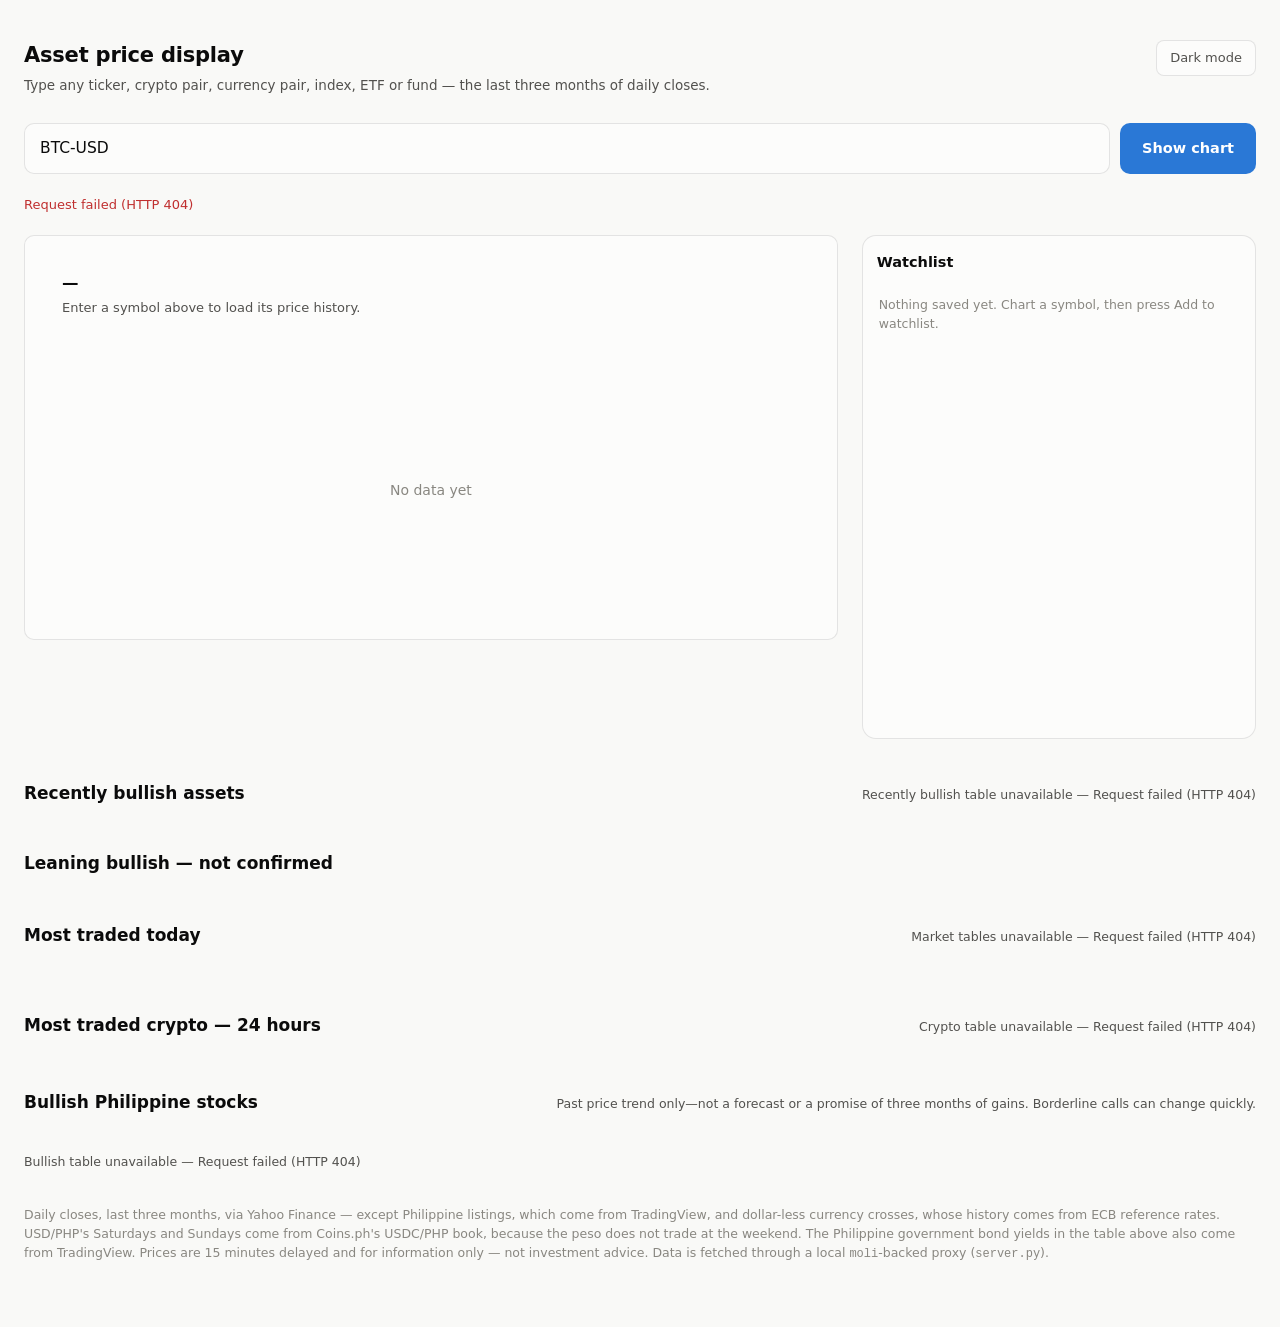
==== commit 6bacb937: "Publish the current asset price display." ====
--- a/index.html
+++ b/index.html
@@ -251,6 +251,20 @@
   .watch-chg { font-size: 11.5px; font-weight: 600; font-variant-numeric: tabular-nums; color: var(--text-secondary); white-space: nowrap; }
   .watch-chg.up { color: var(--delta-up); }
   .watch-chg.down { color: var(--delta-down); }
+  /* The chart's 3-month profit odds, in the rail: the same number the stat-line
+     under the price prints, from the same payload, so a row and the chart it
+     opens cannot disagree. Sized as a footnote, not a second hero, and given
+     its own line so it is never read as part of the percentage beside it. */
+  .watch-odds {
+    display: flex; align-items: baseline; gap: 5px;
+    font-size: 11px; color: var(--text-muted); white-space: nowrap;
+  }
+  .watch-odds-val {
+    font-weight: 600; font-variant-numeric: tabular-nums;
+    color: var(--text-secondary);
+  }
+  .watch-odds-val.above { color: var(--delta-up); }
+  .watch-odds-val.below { color: var(--delta-down); }
 
   .remove-btn {
     flex: none; cursor: pointer; background: none; border: 0; border-radius: 7px;
@@ -356,18 +370,23 @@
   .delta-val.up { color: var(--delta-up); }
   .delta-val.down { color: var(--delta-down); }
 
-  /* ---- minimum investment ----
-     A stat readout, not a second hero: the chart's headline number is the price,
-     so this is a label and a value at body scale rather than another 48px figure
-     competing with it. It sits here for the PSE only, which is the only market
-     with a board lot, and it is absent from the DOM entirely for every other
-     symbol rather than sitting empty under the price. */
-  .min-invest { display: flex; align-items: baseline; flex-wrap: wrap; gap: 8px; margin-top: 10px; }
-  .min-invest[hidden] { display: none; }
-  .min-invest .stat-label { color: var(--text-secondary); font-size: 13.5px; }
+  /* ---- stat readouts: minimum investment, three-month profit odds ----
+     Not a second hero: the chart's headline number is the price, so these are a
+     label and a value at body scale rather than another 48px figure competing
+     with it. The minimum-investment line sits here for the PSE only, which is
+     the only market with a board lot, and is absent from the DOM entirely for
+     every other symbol rather than sitting empty under the price. The odds line
+     is present for every measured asset class and absent for a yield or a
+     futures contract, which have none. Either way an absent readout is hidden,
+     never zeroed. */
+  .stat-line { display: flex; align-items: baseline; flex-wrap: wrap; gap: 8px; margin-top: 10px; }
+  .stat-line[hidden] { display: none; }
+  .stat-line .stat-label { color: var(--text-secondary); font-size: 13.5px; }
   /* Proportional figures, like the hero: one standalone value, not a column. */
-  .min-invest .stat-value { font-size: 21px; font-weight: 600; letter-spacing: -0.01em; }
-  .min-invest .stat-note { color: var(--text-muted); font-size: 11.5px; }
+  .stat-line .stat-value { font-size: 21px; font-weight: 600; letter-spacing: -0.01em; }
+  .stat-line .stat-value.above { color: var(--delta-up); }
+  .stat-line .stat-value.below { color: var(--delta-down); }
+  .stat-line .stat-note { color: var(--text-muted); font-size: 11.5px; }
 
   /* ---- table view toggle ---- */
   .toggle-row { display: flex; justify-content: flex-end; margin-top: 4px; }
@@ -708,13 +727,32 @@
 
         <p class="hero" id="hero" hidden>—</p>
         <p class="hero-delta" id="heroDelta" hidden></p>
+        <!-- The one number about the *next* three months: a 0-1 probability of
+             profit, printed as a plain figure. It is not the badge in another
+              form: a chart-based model estimate -- see `drawProfitOdds`.
+              Hidden when the series cannot support an estimate. -->
+        <p class="stat-line" id="profitOdds" hidden>
+          <span class="stat-label">3-month profit odds</span>
+          <span class="stat-value" id="profitOddsValue">—</span>
+          <span class="stat-note" id="profitOddsNote"></span>
+        </p>
         <!-- The smallest cheque that buys the stock. PSE only: the board lot is
              the exchange's own rule, so nothing else has a minimum investment to
              report and the readout is left out of the DOM for those symbols. -->
-        <p class="min-invest" id="minInvest" hidden>
+        <p class="stat-line" id="minInvest" hidden>
           <span class="stat-label">Min. investment</span>
           <span class="stat-value" id="minInvestValue">—</span>
           <span class="stat-note" id="minInvestNote"></span>
+        </p>
+        <!-- How much money changed hands on the last trading day the chart
+             draws -- close times volume on the newest bar, in pesos. A PSE
+             readout only (the bars come from TradingView, which is the one
+             source here that ships volume alongside the price), and left out
+             of the DOM for an index, which has no volume to report. -->
+        <p class="stat-line" id="lastVolume" hidden>
+          <span class="stat-label">Trading volume</span>
+          <span class="stat-value" id="lastVolumeValue">—</span>
+          <span class="stat-note" id="lastVolumeNote"></span>
         </p>
         <p class="trend-note" id="trendNote" hidden></p>
         <p class="trend-note" id="outlookNote" hidden></p>
@@ -787,7 +825,9 @@
   <footer>
     Daily closes, last three months, via Yahoo Finance — except Philippine
     listings, which come from TradingView, and dollar-less currency crosses,
-    whose history comes from ECB reference rates. The Philippine government bond
+    whose history comes from ECB reference rates. USD/PHP's Saturdays and
+    Sundays come from Coins.ph's USDC/PHP book, because the peso does not trade
+    at the weekend. The Philippine government bond
     yields in the table above also come from TradingView. Prices are 15 minutes
     delayed and for information only — not investment advice. Data is fetched
     through a local <code>moli</code>-backed proxy (<code>server.py</code>).
@@ -843,6 +883,12 @@
   minInvest: document.getElementById("minInvest"),
   minInvestValue: document.getElementById("minInvestValue"),
   minInvestNote: document.getElementById("minInvestNote"),
+  lastVolume: document.getElementById("lastVolume"),
+  lastVolumeValue: document.getElementById("lastVolumeValue"),
+  lastVolumeNote: document.getElementById("lastVolumeNote"),
+  profitOdds: document.getElementById("profitOdds"),
+  profitOddsValue: document.getElementById("profitOddsValue"),
+  profitOddsNote: document.getElementById("profitOddsNote"),
   trendBadge: document.getElementById("trendBadge"),
   trendGlyph: document.getElementById("trendGlyph"),
   trendLabel: document.getElementById("trendLabel"),
@@ -920,6 +966,9 @@
   live: "live",
   pre: "pre-market",
   after: "after-hours",
+  // The peso pair does not trade at the weekend, so its Saturday and Sunday
+  // points are Coins.ph's USDC/PHP price -- named, never spelled "close".
+  weekend: "USDC/PHP",
 };
 
 function basisWord(basis, data) {
@@ -941,6 +990,21 @@
 const dayFmt = new Intl.DateTimeFormat(undefined, { month: "short", day: "numeric" });
 const fullFmt = new Intl.DateTimeFormat(undefined, { year: "numeric", month: "short", day: "numeric" });
 const toDate = (ts) => new Date(ts * 1000);
+
+/* A trading day, read in UTC. PSE bars are stamped at the Manila session open,
+   which is 01:30 UTC, so the UTC date *is* the exchange's trading day whatever
+   zone the reader is in -- the same reason `sessionDate` below reads stamps as
+   UTC. Read in local time instead, a reader west of Manila would see the
+   previous day named beside a session that has not happened yet. */
+const utcDayFmt = new Intl.DateTimeFormat(undefined, {
+  month: "short", day: "numeric", timeZone: "UTC",
+});
+
+/* A share count, abbreviated: nobody reads six digits at 21 px, and the exact
+   figures live in the readout's tooltip. */
+const shareFmt = new Intl.NumberFormat(undefined, {
+  notation: "compact", maximumFractionDigits: 1,
+});
 
 /* When a payload was last retrieved live. A fresh answer only needs a clock
  * time ("Checked 3:14pm" — it was just now); a disk fallback can be days old,
@@ -1167,9 +1231,20 @@
     live: "last bar is a live price",
     pre: "last bar is a pre-market price",
     after: "last bar is the after-hours price",
+    weekend: "last bar is Coins.ph's USDC/PHP weekend price",
   }[d.lastBarBasis];
   if (basisNote) bits.push(basisNote);
   else if (!d.lastBarBasis && d.extendedLastBar) bits.push("last bar includes after-hours");
+  // The peso pair's Saturdays and Sundays come from Coins.ph's USDC/PHP book,
+  // because the FX week is shut. Say it whenever such bars are on screen, not
+  // only when the newest one is: a weekend point in the middle of a three-month
+  // chart is still the stablecoin's price.
+  if (d.weekendProxy) {
+    const n = (d.weekendProxy.stamps || []).length;
+    bits.push(n === 1
+      ? "1 weekend bar is Coins.ph USDC/PHP"
+      : `${n} weekend bars are Coins.ph USDC/PHP`);
+  }
   // A disk fallback is the same shape as a live answer with a date attached:
   // the chart draws, and the meta line says when the bars were really fetched.
   if (d.cached && d.fetchedAt) bits.push("last retrieved " + retrievedAt(d.fetchedAt));
@@ -1228,10 +1303,66 @@
     el.heroDelta.hidden = true;
   }
 
+  drawProfitOdds();
   drawMinInvest();
+  drawLastVolume();
   drawTrend();
   drawChart();
   drawTable();
+}
+
+/* ---- three-month profit odds ----
+   One number, 0-1, from the server (`probability.estimate`): the displayed
+   daily log returns' mean and volatility projected three months, including
+   mean-estimation uncertainty and assumed costs. Independent of the badge.
+   This is an uncalibrated model estimate, not a historical class frequency.
+   A payload without a usable estimate hides the readout. Invariant 3 in spirit: a
+   missing number is missing, never a defaulted 0.5. */
+/* The whole claim behind the odds figure, kept in one place: the chart's
+   stat-line and the watchlist row's own readout both show this in a tooltip,
+   and two copies of a paragraph this specific are two paragraphs that would
+   eventually disagree. The figure alone would read as a forecast for *this*
+   asset, so the tooltip names the measurement, the assumed costs and the bias
+   that runs through it. */
+function profitOddsClaim(r) {
+  const cost = (r.cost * 100).toFixed(2);
+  return `Estimated chance that the price return exceeds ${cost}% assumed round-trip ` +
+    `costs over the next three months (${r.horizonBars} sessions). Uses only the ` +
+    `${r.observations} log returns in the displayed chart: their mean and volatility, ` +
+    `including uncertainty in the estimated mean. Assumes independent normal log ` +
+    `returns with unchanged mean and volatility. Weekday calendars omit exchange ` +
+    `holidays. Not a calibrated success rate or guarantee; regime changes, fat tails, ` +
+    `taxes and currency conversion are not modeled. For futures, this estimates a ` +
+    `contract price gain, not leveraged account profitability; expiry, rolls, margin ` +
+    `and broker-specific costs are not modeled. Estimates are bounded to 0.01–0.99.`;
+}
+
+function drawProfitOdds() {
+  const d = state.data;
+  const r = d && d.profitProbability;
+  const p = r && r.probability;
+  if (!Number.isFinite(p)) {
+    el.profitOdds.hidden = true;
+    el.profitOdds.removeAttribute("title");
+    // Cleared, not just hidden: a yield chart sitting on top of the previous
+    // asset's odds would leave "0.45 PSE stock base rate" in the DOM, one
+    // inspector away from being read as a claim about a bond.
+    el.profitOddsValue.textContent = "—";
+    el.profitOddsValue.className = "stat-value";
+    el.profitOddsNote.textContent = "";
+    return;
+  }
+  const cost = (r.cost * 100).toFixed(2);
+  el.profitOdds.hidden = false;
+  el.profitOddsValue.textContent = p.toFixed(2);
+  el.profitOddsValue.className = "stat-value " + (p >= 0.5 ? "above" : "below");
+  el.profitOddsNote.textContent =
+    `chart-based estimate, net of ${cost}% costs`;
+
+  // The tooltip carries the whole claim, because the figure alone would read as
+  // a forecast for *this* asset: the population, how it was measured, what the
+  // adjustment was, and the bias that runs through it.
+  el.profitOdds.title = profitOddsClaim(r);
 }
 
 /* ---- minimum investment ----
@@ -1254,6 +1385,61 @@
   el.minInvestValue.textContent = leaderMoney(d.minInvestment, d.currency);
   el.minInvestNote.textContent =
     `${nf(0).format(d.boardLot)}-share board lot at ${formatPrice(d.marketPrice, d)}`;
+}
+
+/* ---- traded value on the last trading day ----
+   The newest *finished* session's close times its volume, in the stock's own
+   currency. Computed server-side (`server.chart_data` -> `pse.completed_trade`)
+   from this chart's own bars, and decided at read time, so the figure belongs
+   to a completed day rather than to a bar that is still forming.
+
+   "Finished" is the exchange's own bell, not a guess: pse.com.ph closes the
+   market at 3:15pm Manila, so before that the newest bar is today's session so
+   far and the readout is yesterday's; from then on it is today's closing
+   figure. Nothing marks a bar as final in the payload, which is why the note
+   names the day -- and why the fix lived here rather than in a default.
+
+   A PSE readout only: an index carries no volume and no other source ships one
+   in this payload, and both cases hide the line rather than printing a zero
+   (invariant 3 in spirit -- a missing volume is not a session that traded
+   nothing). */
+function drawLastVolume() {
+  const d = state.data;
+  const value = d && d.tradedTurnover;
+  const usable = Number.isFinite(value) && value > 0;
+  el.lastVolume.hidden = !usable;
+  if (!usable) {
+    // Cleared, not just hidden: a peso figure left in the DOM while an index
+    // or a bond is on screen is one inspector away from reading as a claim
+    // about it.
+    el.lastVolumeValue.textContent = "—";
+    el.lastVolumeNote.textContent = "";
+    el.lastVolume.removeAttribute("title");
+    return;
+  }
+
+  const stamp = d.tradedDay;
+  const day = Number.isFinite(stamp) ? utcDayFmt.format(toDate(stamp)) : "";
+  const shares = d.tradedShares;
+  const count = Number.isFinite(shares) && shares > 0 ? shares : null;
+
+  el.lastVolumeValue.textContent = compact(value, d.currency || "PHP");
+  el.lastVolumeNote.textContent = [count ? `${shareFmt.format(count)} shares` : "",
+                                   day ? `${day}, last completed session` : ""]
+    .filter(Boolean).join(" · ");
+
+  // The whole claim, because a bare figure under the price reads as the
+  // window's turnover: it is one finished session's close times its volume,
+  // and today's bar only joins in once the exchange has closed.
+  el.lastVolume.title =
+    `Value traded on the last finished trading day: the bar's close times its ` +
+    `volume` +
+    (count ? ` (${nf(0).format(count)} shares)` : "") +
+    `, ${leaderMoney(value, d.currency || "PHP")} in total. The exchange closes ` +
+    `at 3:15pm Manila, so while it is trading this is the previous session's ` +
+    `figure and from then on it is today's closing figure -- the source does not ` +
+    `mark a bar as finished, so the exchange's own close is what decides. A stock ` +
+    `that did not trade that day has no figure. Delayed like the price.`;
 }
 
 /* ---- trend badge ----
@@ -1494,6 +1680,10 @@
   svg.append(endLabel);
 
   /* ---- interaction ---- */
+  // The peso pair's Saturday and Sunday points are Coins.ph's USDC/PHP price
+  // (`weekendProxy.stamps`), not an interbank close. The server names them so
+  // this readout can say whose number each one is.
+  const proxyStamps = new Set((d.weekendProxy && d.weekendProxy.stamps) || []);
   const indexFromEvent = (ev) => {
     const box = svg.getBoundingClientRect();
     const mx = ((ev.clientX - box.left) / box.width) * PLOT_W;
@@ -1529,8 +1719,11 @@
     // Every bar but the newest is the session's own close. The newest may not
     // be -- it can be the price trading now or the last extended-hours print --
     // and `lastBarBasis` is the server's call on which, so a post-market print
-    // never reads as the official close.
-    label.textContent = i === n - 1 ? basisWord(d.lastBarBasis, d) : basisWord(null, d);
+    // never reads as the official close. A weekend bar is neither: it is the
+    // stablecoin's price for a day the FX week did not trade.
+    label.textContent = proxyStamps.has(c.point.t)
+      ? basisWord("weekend", d)
+      : i === n - 1 ? basisWord(d.lastBarBasis, d) : basisWord(null, d);
     row.append(key, value, label);
 
     tooltip.append(dateLine, row);
@@ -1575,6 +1768,7 @@
 function drawTable() {
   const d = state.data;
   const pts = d.points;
+  const proxyStamps = new Set((d.weekendProxy && d.weekendProxy.stamps) || []);
 
   el.tableWrap.textContent = "";
   const table = document.createElement("table");
@@ -1588,6 +1782,9 @@
   caption.textContent = `${d.name} (${d.symbol}) — daily closes, last three months.` +
     (basis
       ? ` The newest row is ${basis === "after-hours" ? "an" : "a"} ${basis} price, not a settled close.`
+      : "") +
+    (d.weekendProxy
+      ? ` Saturday and Sunday rows are Coins.ph's USDC/PHP price: the peso pair does not trade at the weekend.`
       : "");
   table.append(caption);
 
@@ -1612,8 +1809,11 @@
     close.textContent = formatPrice(p.c, d);
     // The newest row is the point the chart's tooltip labels: when that figure
     // is live or an extended-hours print, the cell says so on hover instead of
-    // passing under a "Close" heading it does not answer to.
-    if (i === pts.length - 1 && BASIS_WORDS[d.lastBarBasis]) {
+    // passing under a "Close" heading it does not answer to. A weekend row of
+    // the peso pair is the stablecoin's price, and says that instead.
+    if (proxyStamps.has(p.t)) {
+      close.title = basisWord("weekend", d);
+    } else if (i === pts.length - 1 && BASIS_WORDS[d.lastBarBasis]) {
       close.title = basisWord(d.lastBarBasis, d);
     }
 
@@ -1889,6 +2089,29 @@
   return targetIndex;
 }
 
+/* Where the row goes for a pointer at `clientY`: insert above or below the
+   nearest row by which half of it the pointer is in. Read by the dragover
+   handler and, while the rail scrolls itself, by the scroll loop -- the row
+   under a pointer that is holding still changes as the list moves, and no
+   `dragover` fires to say so. */
+function dragPlaceAt(clientY) {
+  if (dragSymbol === null) return;
+  const list = el.watchList;
+  const rows = [...list.children];
+  const from = state.watch.findIndex((it) => it.symbol === dragSymbol);
+  if (from < 0) return endDrag();
+
+  let target = rows.length;
+  for (let i = 0; i < rows.length; i++) {
+    if (i === from) continue;
+    const box = rows[i].getBoundingClientRect();
+    const mid = box.top + box.height / 2;
+    if (clientY < mid) { target = i; break; }
+  }
+  if (target > from) target -= 1;            // the dragged row vacates its slot
+  shiftWatchRow(list, from, target);
+}
+
 /* Pointer drag, native HTML5 flavour, with one wrinkle: a drag has no DOM
    event of its own to listen to, so the handlers live on the grips, which every
    repaint throws away. `dragRepaint` fixes that -- a quote arriving mid-drag
@@ -1903,11 +2126,16 @@
 let dragSymbol = null;   // symbol being dragged, null when idle
 let dragFrom = -1;       // where it was lifted from, for a cancel
 let dragDropped = false; // did the gesture end in a drop on the rail?
+let dragPointY = null;   // last pointer y seen during a drag, client px
+let dragScrollRaf = 0;   // pending auto-scroll frame, 0 when the loop is idle
+let dragScrollAt = 0;    // when the previous frame ran, ms; 0 restarts the clock
+let dragScrollAcc = 0;   // fractional px carried to the next frame
 
 function endDrag() {
   dragSymbol = null;
   dragFrom = -1;
   dragDropped = false;
+  stopDragScroll();
   el.watchList.classList.remove("is-reordering");
   el.watchList.querySelectorAll(".is-dragging").forEach((li) => li.classList.remove("is-dragging"));
 }
@@ -1948,6 +2176,83 @@
   setStatus(`${symbol} moved to position ${to + 1} of ${state.watch.length}.`);
 }
 
+/* ---- dragging a row past the rail's edge scrolls the rail ----
+
+   A drag reports where the pointer is only while it moves, so a row carried to
+   the bottom of a long rail would sit there scrolling nothing, waiting for the
+   hand to move another pixel -- which is exactly the manual arranging this rail
+   has to make easy. The list therefore scrolls on its own clock: while the
+   pointer sits inside an edge band, an rAF loop keeps pushing the rail, and each
+   push re-places the row through dragPlaceAt, because the row under a pointer
+   that is holding still has moved without a `dragover` to announce it. */
+const DRAG_SCROLL_EDGE = 56;   // px band at either end that starts the scroll
+const DRAG_SCROLL_SLOW = 120;  // px per second on entering the band
+const DRAG_SCROLL_FAST = 900;  // px per second at the very edge
+
+function stopDragScroll() {
+  if (dragScrollRaf) cancelAnimationFrame(dragScrollRaf);
+  dragScrollRaf = 0;
+  dragPointY = null;
+  dragScrollAt = 0;
+  dragScrollAcc = 0;
+}
+
+/* The box that actually moves: the rail keeps its own overflow on a wide page,
+   while a narrow one stacks the rail into the flow and the page scrolls instead. */
+function dragScroller(list) {
+  if (list.scrollHeight > list.clientHeight + 1) return list;
+  return document.scrollingElement || document.documentElement;
+}
+
+function dragScrollStep(now) {
+  dragScrollRaf = 0;
+  if (dragSymbol === null || dragPointY === null) return;
+  const list = el.watchList;
+
+  // The band belongs to the slice of the rail that is on screen: a stacked rail
+  // is taller than the window, so its own top and bottom are not the edges to aim at.
+  const box = list.getBoundingClientRect();
+  const top = Math.max(box.top, 0);
+  const bottom = Math.min(box.bottom, window.innerHeight);
+  const edge = Math.min(DRAG_SCROLL_EDGE, (bottom - top) / 3);
+  if (!(edge > 0)) { dragScrollAt = 0; dragScrollAcc = 0; return; }
+
+  const depth = dragPointY < top + edge
+    ? (top + edge - dragPointY) / edge
+    : dragPointY > bottom - edge
+      ? -(dragPointY - (bottom - edge)) / edge
+      : 0;
+  if (!depth) { dragScrollAt = 0; dragScrollAcc = 0; return; }
+
+  const scroller = dragScroller(list);
+  if (scroller.scrollHeight <= scroller.clientHeight) return;   // nothing hidden
+
+  // Pixels per *second*, not per frame: the same gesture has to travel the same
+  // distance on a screen painting at 60 Hz and on one struggling at 25.
+  const dt = dragScrollAt ? Math.min(50, now - dragScrollAt) : 16;
+  dragScrollAt = now;
+  const t = Math.min(1, Math.abs(depth));
+  dragScrollAcc += (depth > 0 ? -1 : 1) *
+    (DRAG_SCROLL_SLOW + (DRAG_SCROLL_FAST - DRAG_SCROLL_SLOW) * t) * dt / 1000;
+
+  // Scroll whole pixels and carry the remainder, so a slow band cannot round to
+  // nothing and stall the loop just inside the edge.
+  const step = dragScrollAcc < 0 ? Math.ceil(dragScrollAcc) : Math.floor(dragScrollAcc);
+  if (step) {
+    const before = scroller.scrollTop;
+    scroller.scrollTop = before + step;
+    dragScrollAcc -= step;
+    if (scroller.scrollTop === before) return;   // already at that end
+    dragPlaceAt(dragPointY);
+  }
+  dragScrollRaf = requestAnimationFrame(dragScrollStep);
+}
+
+function startDragScroll() {
+  if (dragScrollRaf) return;
+  dragScrollRaf = requestAnimationFrame(dragScrollStep);
+}
+
 /* Focus and the DOM order are rebuilt by every repaint, so a keyboard nudge
    restores both by hand: move the row it acted on, then put focus back. */
 function nudgeWatch(symbol, step) {
@@ -1981,11 +2286,17 @@
     const q = state.watchQuotes[it.symbol];
     return q && q.data && q.data.trend && TREND_WORD[q.data.trend.label];
   });
+  const anyOdds = state.watch.some((it) => {
+    const q = state.watchQuotes[it.symbol];
+    const r = q && q.data && q.data.profitProbability;
+    return Boolean(r && Number.isFinite(r.probability));
+  });
   el.watchHint.textContent = (
     state.watch.length > 1
       ? "Click a symbol to chart it. Drag the grip — or focus it and press ↑/↓ — to reorder."
       : "Click a symbol to chart its last three months."
-  ) + (anyVerdict ? " Each tag is that row's three-month verdict." : "");
+  ) + (anyVerdict ? " Each tag is that row's three-month verdict." : "")
+    + (anyOdds ? " The odds figure is each chart's own three-month estimate." : "");
 
   state.watch.forEach((item) => {
     const quote = state.watchQuotes[item.symbol];
@@ -2002,6 +2313,13 @@
       ? ` (score ${trend.score >= 0 ? "+" : "−"}${Math.abs(trend.score).toFixed(2)})`
       : "";
 
+    // The chart's own 0-1 odds for the next three months, from the same payload
+    // the chart prints. A yield, a futures contract whose chart supports no
+    // estimate, or a row still loading has none, and then the line is left out
+    // rather than filled with a default: a missing number is missing.
+    const odds = quote && quote.data ? quote.data.profitProbability : null;
+    const oddsP = odds && Number.isFinite(odds.probability) ? odds.probability : null;
+
     const li = document.createElement("li");
     li.className = "watch-item" + (active ? " is-active" : "");
 
@@ -2009,7 +2327,9 @@
     pick.type = "button";
     pick.className = "watch-pick";
     pick.setAttribute("aria-label",
-      `Chart ${item.name} (${item.symbol})` + (verdict ? `, trend ${TREND_WORD[verdict]}` : ""));
+      `Chart ${item.name} (${item.symbol})` +
+      (verdict ? `, trend ${TREND_WORD[verdict]}` : "") +
+      (oddsP === null ? "" : `, three-month profit odds ${oddsP.toFixed(2)}`));
     if (active) pick.setAttribute("aria-current", "true");
 
     const top = document.createElement("span");
@@ -2072,6 +2392,23 @@
     sub.append(name, chg);
 
     pick.append(top, sub);
+
+    // Below the name and the window's move, because it is a different kind of
+    // claim: the move is what the last three months did, this is a model's odds
+    // about the next three. Same figure, same tooltip and same above/below 0.5
+    // colour as the stat-line under the price.
+    if (oddsP !== null) {
+      const oddsLine = document.createElement("span");
+      oddsLine.className = "watch-odds";
+      oddsLine.title = profitOddsClaim(odds);
+      const oddsLabel = document.createElement("span");
+      oddsLabel.textContent = "3-month odds";
+      const oddsVal = document.createElement("span");
+      oddsVal.className = "watch-odds-val " + (oddsP >= 0.5 ? "above" : "below");
+      oddsVal.textContent = oddsP.toFixed(2);
+      oddsLine.append(oddsLabel, oddsVal);
+      pick.append(oddsLine);
+    }
     pick.addEventListener("click", () => loadChart(item.symbol));
 
     // The grip is the only draggable part, so the rest of the row keeps its
@@ -2197,23 +2534,20 @@
    drag is live the bubbling target is the grip regardless of the row under it. */
 el.watchList.addEventListener("dragover", (ev) => {
   if (dragSymbol === null) return;
-  const rows = [...el.watchList.children];
-  const from = state.watch.findIndex((it) => it.symbol === dragSymbol);
-  if (from < 0) return endDrag();
-
-  // Insert above or below the nearest row by which half of it the pointer is in.
-  let target = rows.length;
-  for (let i = 0; i < rows.length; i++) {
-    const box = rows[i].getBoundingClientRect();
-    const mid = box.top + box.height / 2;
-    if (i === from) continue;
-    if (ev.clientY < mid) { target = i; break; }
-  }
-  if (target > from) target -= 1;            // the dragged row vacates its slot
-  shiftWatchRow(el.watchList, from, target);
-
+  dragPlaceAt(ev.clientY);
+  if (dragSymbol === null) return;           // the symbol went away mid-drag
+  dragPointY = ev.clientY;
+  startDragScroll();                         // and keep scrolling if it holds still
   ev.preventDefault();                       // required to allow a drop
   ev.dataTransfer.dropEffect = "move";
+});
+
+/* A leave bubbles out of every row the pointer crosses, so only a leave of the
+   list itself ends the scroll; coming back in restarts it on the next dragover. */
+el.watchList.addEventListener("dragleave", (ev) => {
+  if (dragSymbol === null) return;
+  if (ev.relatedTarget && el.watchList.contains(ev.relatedTarget)) return;
+  stopDragScroll();
 });
 
 el.watchList.addEventListener("drop", (ev) => {
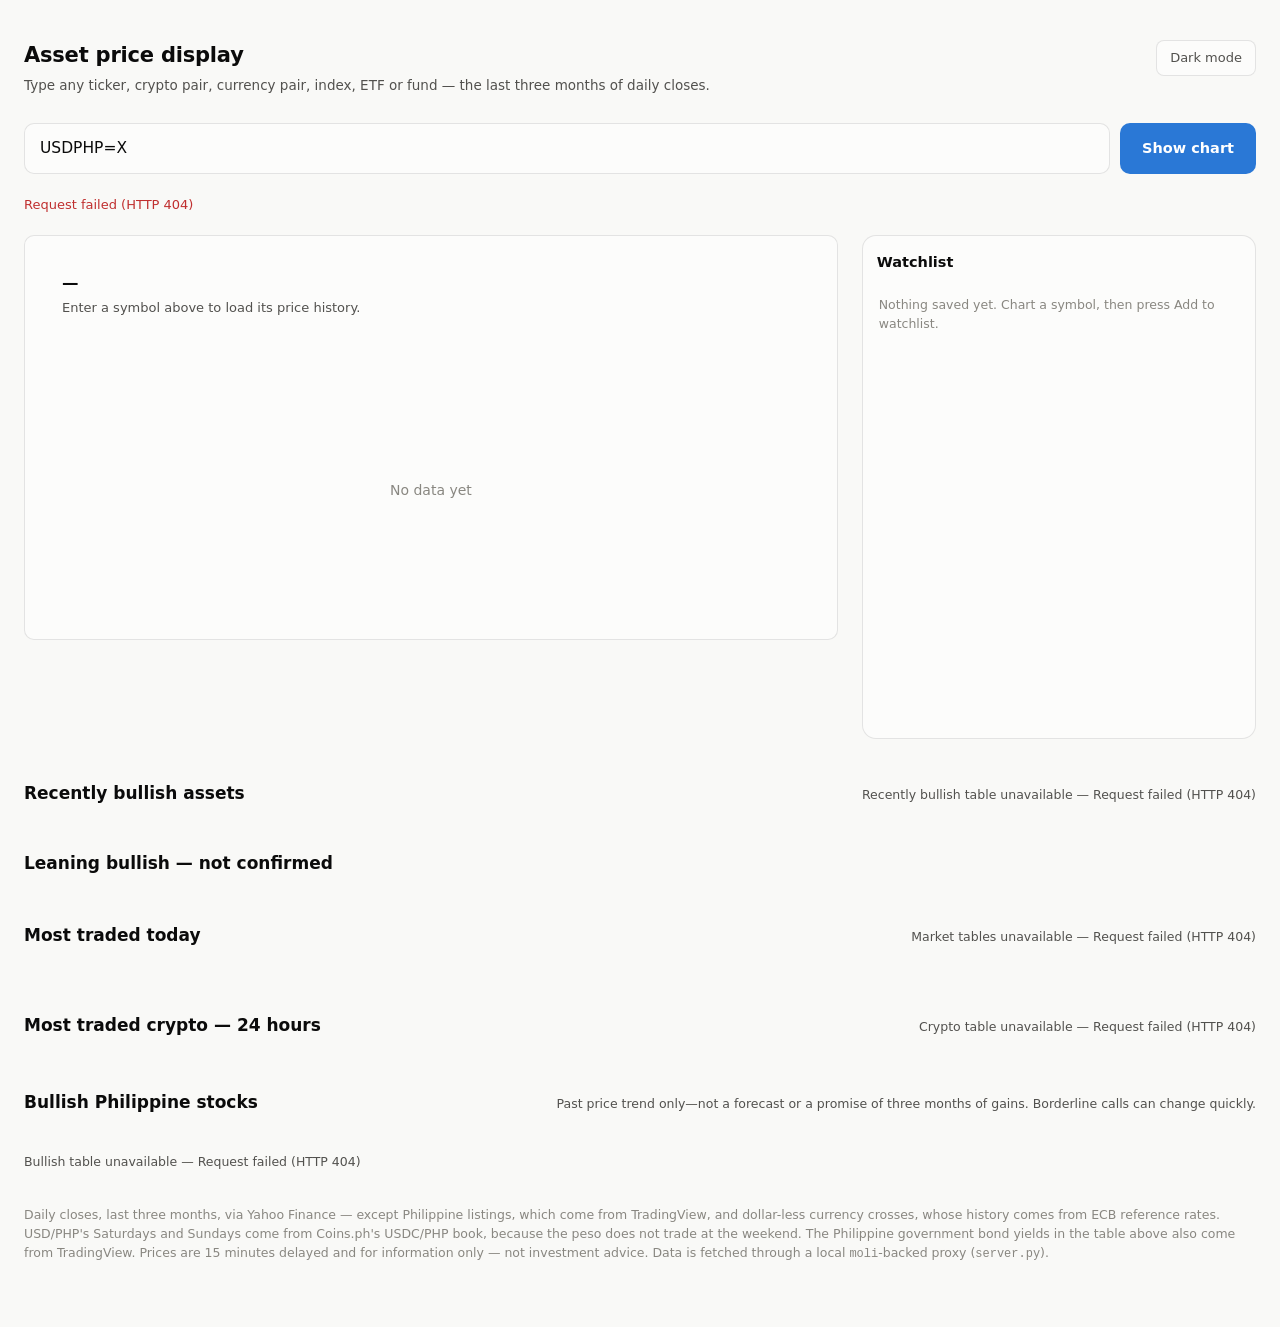
==== commit bdea3f5d: "Publish the Ondo shelf and the leaning tag." ====
--- a/index.html
+++ b/index.html
@@ -27,6 +27,12 @@
                                      against that tint at 13.5px. This clears
                                      AA on the tint (4.7:1) and on the bare
                                      surface (5.6:1). */
+    /* A lean is a lighter claim than a verdict, so it gets a lighter green and
+       a lighter red: #006300 / #c02f2f at 10px on their own 13% tint would read
+       as the confirmed pill twice. These measured 4.74:1 and 4.73:1 on that tint
+       through the page, and the lit row needs the extra step below. */
+    --lean-up:         #2a7134;
+    --lean-down:       #a8413c;
     --focus-ring:      #2a78d6;
   }
   @media (prefers-color-scheme: dark) {
@@ -43,6 +49,8 @@
       --series-1:       #3987e5;
       --delta-up:       #0ca30c;
       --delta-down:     #e66767;
+      --lean-up:        #57c463;
+      --lean-down:      #ef8f88;
       --focus-ring:     #3987e5;
     }
   }
@@ -59,6 +67,8 @@
     --series-1:       #3987e5;
     --delta-up:       #0ca30c;
     --delta-down:     #e66767;
+    --lean-up:        #57c463;
+    --lean-down:      #ef8f88;
     --focus-ring:     #3987e5;
   }
 
@@ -181,7 +191,17 @@
     border-radius: 9px; padding: 2px 2px 2px 0;
   }
   .watch-item:hover { background: color-mix(in srgb, var(--text-primary) 5%, transparent); }
-  .watch-item.is-active { background: color-mix(in srgb, var(--series-1) 12%, transparent); }
+  /* The row whose asset is the chart on screen. A 12% tint alone was too quiet
+     to find in a rail of fourteen rows -- it read as a hover that had stuck --
+     so the state is carried by a shape as well as a colour: an inset accent bar
+     on the leading edge, through `box-shadow` (not `border-left`) so the row
+     keeps its padding and nothing shifts sideways when the chart moves. The
+     tint is up to 18%, and it is *only* used for this, so it cannot be confused
+     with hover. */
+  .watch-item.is-active {
+    background: color-mix(in srgb, var(--series-1) 18%, transparent);
+    box-shadow: inset 4px 0 0 var(--series-1);
+  }
 
   /* ---- reordering ----
      Only the grip is draggable, so clicking anywhere else on the row still
@@ -219,6 +239,13 @@
      flush right even when the pill appears. In the rail the pill is the fixed
      part and the symbol is what gives way when a ticker is long. */
   .watch-id { display: flex; align-items: center; gap: 6px; min-width: 0; }
+  /* A "leaning ..." tag is longer than a verdict pill, and the app's longest
+     symbol (`FUND:ALFM-GMAI-USD`, 18 characters) plus one does not fit even the
+     396px rail: measured 154px needed in 137px of room, and 81px given at the
+     340px rail's width. Rather than ellipsize the symbol or the tag, that row's
+     tag drops to a second line -- only rows that need it, only when they need
+     it, so every other row keeps its single-line shape. */
+  .watch-id:has(.watch-trend.leaning) { flex-wrap: wrap; row-gap: 2px; }
   .watch-sym {
     font-weight: 600; font-size: 13.5px;
     overflow: hidden; text-overflow: ellipsis; white-space: nowrap;
@@ -245,6 +272,28 @@
   .watch-trend.bearish {
     color: var(--delta-down); border-color: color-mix(in srgb, var(--delta-down) 40%, transparent);
     background: color-mix(in srgb, var(--delta-down) 10%, transparent);
+  }
+  /* A neutral window can still sit inside one side's hold band. Such a row
+     carries this tag instead of a plain "Neutral": the label itself stays
+     Neutral (trend.py's `lean`, never a second verdict), and the tag is a paler
+     green / red than a confirmed one, with the words "leaning" rather than
+     "bullish", so it is never read as a verdict. One tag, not two: a second
+     pill beside "Neutral" left a 340px rail only 22px for `USDPHP=X`. */
+  .watch-trend.leaning {
+    border-style: dashed;
+    border-color: color-mix(in srgb, var(--lean-line) 55%, transparent);
+    background: color-mix(in srgb, var(--lean-line) 13%, transparent);
+    color: var(--lean-line);
+  }
+  .watch-trend.leaning.bullish { --lean-line: var(--lean-up); }
+  .watch-trend.leaning.bearish { --lean-line: var(--lean-down); }
+  /* The charted row sits on the rail's palest tint (18% of the series colour),
+     and a light green or red on it measured 3.85:1 -- under AA for 10px text.
+     Mixing 70% of the shade with the theme's own text colour fixes it in both
+     themes at once: light text-primary darkens the tag on the light tint, and
+     the dark theme's near-white lightens it on the dark one. */
+  .watch-item.is-active .watch-trend.leaning {
+    color: color-mix(in srgb, var(--lean-line) 70%, var(--text-primary));
   }
   .watch-sub { display: flex; align-items: baseline; justify-content: space-between; gap: 8px; }
   .watch-name { color: var(--text-muted); font-size: 11.5px; overflow: hidden; text-overflow: ellipsis; white-space: nowrap; }
@@ -864,7 +913,6 @@
   sugIndex: -1,
   watch: [],           // [{symbol, name}] — the saved list, in display order
   watchQuotes: {},     // symbol -> {data} | {error} | {loading:true}
-  watchActive: null,   // symbol currently shown in the chart
   chartSymbol: null,   // the symbol the plot is showing, for the refresh timer
   chartSeq: 0,         // guards a late answer from overwriting a newer one
   chartLoadedAt: 0,    // when the chart on screen was last answered
@@ -1073,16 +1121,12 @@
     state.chartSymbol = data.symbol;   // what the refresh clock re-asks for
     state.chartLoadedAt = Date.now();  // and when it last got an answer
     state.activeIndex = null;
-    // Highlight the matching watchlist row. Compare on the *returned* symbol, so
-    // a lowercase "aapl" still lights up the saved "AAPL" row.
-    const key = String(data.symbol).toUpperCase();
-    state.watchActive = state.watch.some((it) => it.symbol.toUpperCase() === key)
-      ? data.symbol : null;
     // Keyed on the symbol as *asked for*, so an entry still filed under a raw
     // ticker is found; the payload then canonicalises it.
     setWatchQuote(wanted, quoteSummary(data), data);  // selecting an asset refreshes its quote
     renderAll();
     drawWatchList();                            // repaint the active-row highlight
+    if (!quiet) scheduleReveal();               // and bring it into view if it is below the fold
     // A disk fallback arrives over a successful HTTP response — the server
     // answered, it just could not reach the source. Name the outage in the
     // status line (not styled as an error: the chart *did* load) so the reader
@@ -1914,8 +1958,9 @@
   const item = watchEntry(symbol) || watchEntry(payload && payload.symbol);
   if (!item) return;
 
-  // Capture the old spelling *before* overwriting it — drag state and the
-  // active-row highlight are keyed on the symbol as it was.
+  // Capture the old spelling *before* overwriting it — drag state is keyed on
+  // the symbol as it was. (The active-row highlight needs no fix-up: it is
+  // derived from the chart on screen, not stored against a spelling.)
   const was = item.symbol;
   const canonical = payload && payload.symbol ? String(payload.symbol).trim() : was;
   const realName = payload && payload.name ? String(payload.name).trim() : "";
@@ -1924,7 +1969,6 @@
   if (canonical && canonical.toUpperCase() !== was.toUpperCase()) {
     item.symbol = canonical;
     if (dragSymbol === was) dragSymbol = canonical;
-    if (state.watchActive === was) state.watchActive = canonical;
     delete state.watchQuotes[was];
     changed = true;
   } else if (canonical && canonical !== was) {
@@ -1945,6 +1989,94 @@
 
 function isWatched(symbol) {
   return watchEntry(symbol) !== null;
+}
+
+/* ---- which row is the chart on screen ----
+
+   The rail lights the row whose asset is being drawn, and *which* row that is
+   is derived from the chart on screen every time the list is painted. It used
+   to be a snapshot taken in `loadChart`, which was wrong the moment the reader
+   did anything else: chart MSFT, press Add, and the row now holding the asset
+   in front of them stayed dark — as it did for a row restored from disk, one
+   renamed to the server's spelling, or one that arrived after the chart. Two
+   functions, no state to keep in sync: one decides, `drawWatchList` paints. */
+function activeWatchKey() {
+  return state.chartSymbol ? String(state.chartSymbol).trim().toUpperCase() : null;
+}
+
+function isWatchActive(item) {
+  const key = activeWatchKey();
+  if (!key) return false;
+  if (item.symbol.toUpperCase() === key) return true;
+  // A row can be saved under a spelling the server answers separately from the
+  // one on screen: `USDPHP=X` and `PHP=X` are one price line (`coinsph.SYMBOLS`
+  // names both), the page opens on the first and the search box offers the
+  // second. Comparing the saved letters alone would leave the row dark with its
+  // own series drawn beside it, so the instrument itself is compared too.
+  const quote = state.watchQuotes[item.symbol];
+  const drawn = quote && quote.data;
+  if (!drawn) return false;
+  if (String(drawn.symbol || "").trim().toUpperCase() === key) return true;
+  return sameInstrument(drawn, state.data);
+}
+
+/* Name, venue, instrument type and currency together name a listing; two
+   different instruments do not share all four, and two spellings of one pair
+   share them exactly (measured 2026-11-04: `USDPHP=X` and `PHP=X` both read
+   "USD/PHP" / CCY / CURRENCY / PHP while their last closes differed in the
+   sixth decimal, which is a fetch a minute apart, not a different asset). A
+   payload missing any of the four proves nothing and matches nothing. */
+function sameInstrument(a, b) {
+  if (!a || !b) return false;
+  const bits = (d) =>
+    [d.name, d.exchange, d.type, d.currency].map((v) => String(v || "").trim().toUpperCase());
+  const x = bits(a);
+  const y = bits(b);
+  if (x.some((v) => !v)) return false;
+  return x.every((v, i) => v === y[i]);
+}
+
+/* The saved entry for the chart on screen, or null. */
+function activeWatchItem() {
+  return state.watch.find((item) => isWatchActive(item)) || null;
+}
+
+/* The rail scrolls its own box (`max-height: 60vh`), so a lit row below the
+   fold is brought into view by moving the *list's* scrollTop — never the
+   page's. A page-level reveal would push the chart off screen in the stacked
+   layout, which is the opposite of helping. A live drag owns the scroll
+   position, so the reveal stands down while one is running.
+
+   It runs in a frame, never in the fetch callback: a chart answer lands before
+   the rows have been laid out, and `scrollHeight`/`getBoundingClientRect` read
+   0/0 there (measured 2026-11-04 — with twenty rows in the DOM and a 540 px
+   rail, every cold load read 0/0). So it asks again frame by frame, for a few
+   seconds at most, and gives up quietly: a rail that never gets a layout (a
+   hidden tab, a collapsed box) has nothing to scroll. */
+const REVEAL_PATIENCE = 4000;   // ms of frame-by-frame asking
+
+function scheduleReveal() {
+  requestAnimationFrame(() => revealActiveRow(Date.now() + REVEAL_PATIENCE));
+}
+
+function revealActiveRow(deadline = 0) {
+  if (dragSymbol !== null) return;      // a live drag owns the scroll position
+  const list = el.watchList;
+  // Nothing measured yet: the rows are in the DOM but the frame has not been
+  // laid out. Ask again next frame rather than compare zeroes and decide the row
+  // is on screen; a rail that never gets a layout runs the asking out quietly.
+  const again = () => {
+    if (Date.now() < deadline) requestAnimationFrame(() => revealActiveRow(deadline));
+  };
+  if (!list.clientHeight) return again();
+  if (list.scrollHeight <= list.clientHeight + 1) return;   // nothing hidden
+  const row = [...list.children].find((r) => r.classList.contains("is-active"));
+  if (!row) return;
+  const box = list.getBoundingClientRect();
+  const r = row.getBoundingClientRect();
+  if (!box.height || !r.height) return again();
+  if (r.top < box.top) list.scrollTop -= box.top - r.top;
+  else if (r.bottom > box.bottom) list.scrollTop += r.bottom - box.bottom;
 }
 
 /* The saved entry for a symbol, under any casing, or null. */
@@ -1967,6 +2099,10 @@
   saveWatch();
   drawWatchList();
   fetchWatchQuote(sym);
+  // The asset the reader is looking at is now on the list, so its row lights up
+  // at once (the highlight is derived, not remembered) and is scrolled into view
+  // when the rail hides it behind its own overflow.
+  scheduleReveal();
   setStatus(`Added ${sym} to the watchlist.`);
 }
 
@@ -1978,7 +2114,6 @@
   Object.keys(state.watchQuotes).forEach((stored) => {
     if (stored.toUpperCase() === key) delete state.watchQuotes[stored];
   });
-  if (state.watchActive && state.watchActive.toUpperCase() === key) state.watchActive = null;
   saveWatch();
   drawWatchList();
 }
@@ -1987,6 +2122,9 @@
    never blocks the list — each row resolves on its own. */
 async function fetchWatchQuote(symbol) {
   if (!isWatched(symbol)) return;
+  // The saved entry, held across the await: `setWatchQuote` may rename it to the
+  // server's spelling, and the live object answers the question below either way.
+  const item = watchEntry(symbol);
   setWatchQuote(symbol, { loading: true });
   drawWatchList();
   try {
@@ -2000,6 +2138,11 @@
     setWatchQuote(symbol, { error: err.message });
   }
   drawWatchList();
+  // A row that has just gained its price line and its odds line is taller than
+  // the row the chart revealed a second earlier, so the lit row can slide under
+  // the rail's edge. Re-reveal for *that row only*: another row's quote landing
+  // must never move the rail under the reader.
+  if (item && isWatchActive(item)) scheduleReveal();
 }
 
 function refreshWatchQuotes() {
@@ -2040,7 +2183,8 @@
   if (edges === healthEdges) return;
   healthEdges = edges;
   refreshWatchQuotes();
-  if (state.watchActive) loadChart(state.watchActive);
+  // Re-read the chart on screen only if it is one of the rows just refreshed.
+  if (state.chartSymbol && activeWatchItem()) loadChart(state.chartSymbol);
 }
 
 /* Kept current like the tables above: visible-only, so a background tab costs
@@ -2267,6 +2411,12 @@
 
 function drawWatchList() {
   const list = el.watchList;
+  // A repaint is not a scroll. Emptying the list to rebuild it drops the
+  // container's scrollTop to 0 for the length of that frame, so every quote
+  // arriving yanked a long rail back to its first row — and with it undid the
+  // reveal of the lit row, which is the whole point of the highlight. The rail's
+  // own position is therefore captured here and put back before returning.
+  const keepTop = list.scrollTop;
   list.textContent = "";                    // untrusted labels -> no innerHTML
   el.watchCount.textContent = state.watch.length ? `${state.watch.length}` : "";
 
@@ -2291,17 +2441,25 @@
     const r = q && q.data && q.data.profitProbability;
     return Boolean(r && Number.isFinite(r.probability));
   });
+  // A lighter tag is a lean, not a verdict: the key sentence gains a clause
+  // about it only once one is on screen.
+  const anyLean = state.watch.some((it) => {
+    const q = state.watchQuotes[it.symbol];
+    const t = q && q.data && q.data.trend;
+    return Boolean(t && t.label === "neutral" && TREND_WORD[t.lean]);
+  });
   el.watchHint.textContent = (
     state.watch.length > 1
       ? "Click a symbol to chart it. Drag the grip — or focus it and press ↑/↓ — to reorder."
       : "Click a symbol to chart its last three months."
-  ) + (anyVerdict ? " Each tag is that row's three-month verdict." : "")
+  ) + (activeWatchItem() ? " The highlighted row is the chart on screen." : "")
+    + (anyVerdict ? " Each tag is that row's three-month verdict" +
+        (anyLean ? ", and a lighter tag is a lean it has not confirmed." : ".") : "")
     + (anyOdds ? " The odds figure is each chart's own three-month estimate." : "");
 
   state.watch.forEach((item) => {
     const quote = state.watchQuotes[item.symbol];
-    const active = state.watchActive
-      && state.watchActive.toUpperCase() === item.symbol.toUpperCase();
+    const active = isWatchActive(item);
 
     // The row's verdict. `quote.data` is the very payload the chart draws, so
     // this label is the chart's own badge, not a second opinion about the
@@ -2312,6 +2470,13 @@
     const verdictScore = verdict && Number.isFinite(trend.score)
       ? ` (score ${trend.score >= 0 ? "+" : "−"}${Math.abs(trend.score).toFixed(2)})`
       : "";
+    // A neutral window inside one side's hold band says so, in the chart's own
+    // terms: `trend.lean` is the classifier's own field, not a second reading.
+    // Its label stays Neutral — a lean is not a verdict, so the tag it draws
+    // says "leaning", never "Bullish".
+    const lean = verdict === "neutral" && TREND_WORD[trend.lean] ? trend.lean : null;
+    const leanPct = lean && Number.isFinite(trend.progress)
+      ? Math.round(trend.progress * 100) : null;
 
     // The chart's own 0-1 odds for the next three months, from the same payload
     // the chart prints. A yield, a futures contract whose chart supports no
@@ -2329,6 +2494,7 @@
     pick.setAttribute("aria-label",
       `Chart ${item.name} (${item.symbol})` +
       (verdict ? `, trend ${TREND_WORD[verdict]}` : "") +
+      (lean ? `, leaning ${lean}` : "") +
       (oddsP === null ? "" : `, three-month profit odds ${oddsP.toFixed(2)}`));
     if (active) pick.setAttribute("aria-current", "true");
 
@@ -2340,7 +2506,22 @@
     sym.className = "watch-sym";
     sym.textContent = item.symbol;
     id.append(sym);
-    if (verdict) {
+    if (lean) {
+      // The lean replaces the plain Neutral tag rather than sitting beside it.
+      // "leaning bullish" already implies the verdict is Neutral, and the second
+      // pill cost the symbol 55px -- at a 340px rail that read "US…" for
+      // `USDPHP=X`. The tooltip and the accessible name still say Neutral out
+      // loud, so nothing is hidden, only shortened.
+      const leanTag = document.createElement("span");
+      leanTag.className = "watch-trend leaning " + lean;
+      leanTag.textContent = `leaning ${lean}`;
+      leanTag.title =
+        `Neutral on the chart, leaning ${lean}: inside the band that keeps a ` +
+        `${lean} label` +
+        (leanPct === null ? "" : `, ${leanPct}% of the way to earning one`) +
+        ` — not confirmed. The label stays Neutral.`;
+      id.append(leanTag);
+    } else if (verdict) {
       const tag = document.createElement("span");
       tag.className = "watch-trend " + verdict;
       tag.textContent = TREND_WORD[verdict];
@@ -2459,6 +2640,7 @@
 
   syncWatchToggle();
   dragRepaint();   // a drag outlives the rows it started on
+  list.scrollTop = keepTop;   // the rail keeps the place the reader left it in
 }
 
 /* The charted asset is the only thing the toggle can add, so it mirrors
@@ -3388,7 +3570,7 @@
   title.textContent = "Neutral on the chart, leaning bullish";
   const sub = document.createElement("span");
   sub.className = "card-sub";
-  sub.textContent = `${rows.length} rows`;
+  sub.textContent = `${rows.length} rows · Ondo-listed`;
   head.append(title, sub);
   card.append(head);
 
@@ -3475,11 +3657,17 @@
     return;
   }
   const n = (payload.leaning || []).length;
+  const shelf = payload.ondoShelf;
+  const shown = shelf
+    ? " Only assets listed at app.ondo.finance are shown — a United States row needs an Ondo token, " +
+      "and the funds are not on that shelf. Shelf read " +
+      new Date(shelf.fetchedAt * 1000).toLocaleString() + "."
+    : " The app.ondo.finance list could not be read, so nothing was filtered out of this list.";
   el.leaningNote.textContent =
     `${n} assets whose own chart reads Neutral but sit in the band that keeps a bullish label ` +
     "(score ≥ 0.15, drift t ≥ 1.0) without meeting the bar that earns one (score ≥ 0.25, t ≥ 1.96). " +
     "Closest to Bullish first. Measured on saved history: about 1 in 4 of these became Bullish within " +
-    "the next ~20 bars. Not a buy signal.";
+    "the next ~20 bars. Not a buy signal." + shown;
 }
 
 async function loadRecent() {
@@ -3511,8 +3699,8 @@
 // the *load-time* declaration: `saveWatch` only fires on a change, so without
 // this a page that merely opens and reads never tells the server anything.
 pollHealth();
-el.input.value = "BTC-USD";
-loadChart("BTC-USD");
+el.input.value = "USDPHP=X";
+loadChart("USDPHP=X");
 loadLeaders();
 loadCryptobull();
 loadBullish();
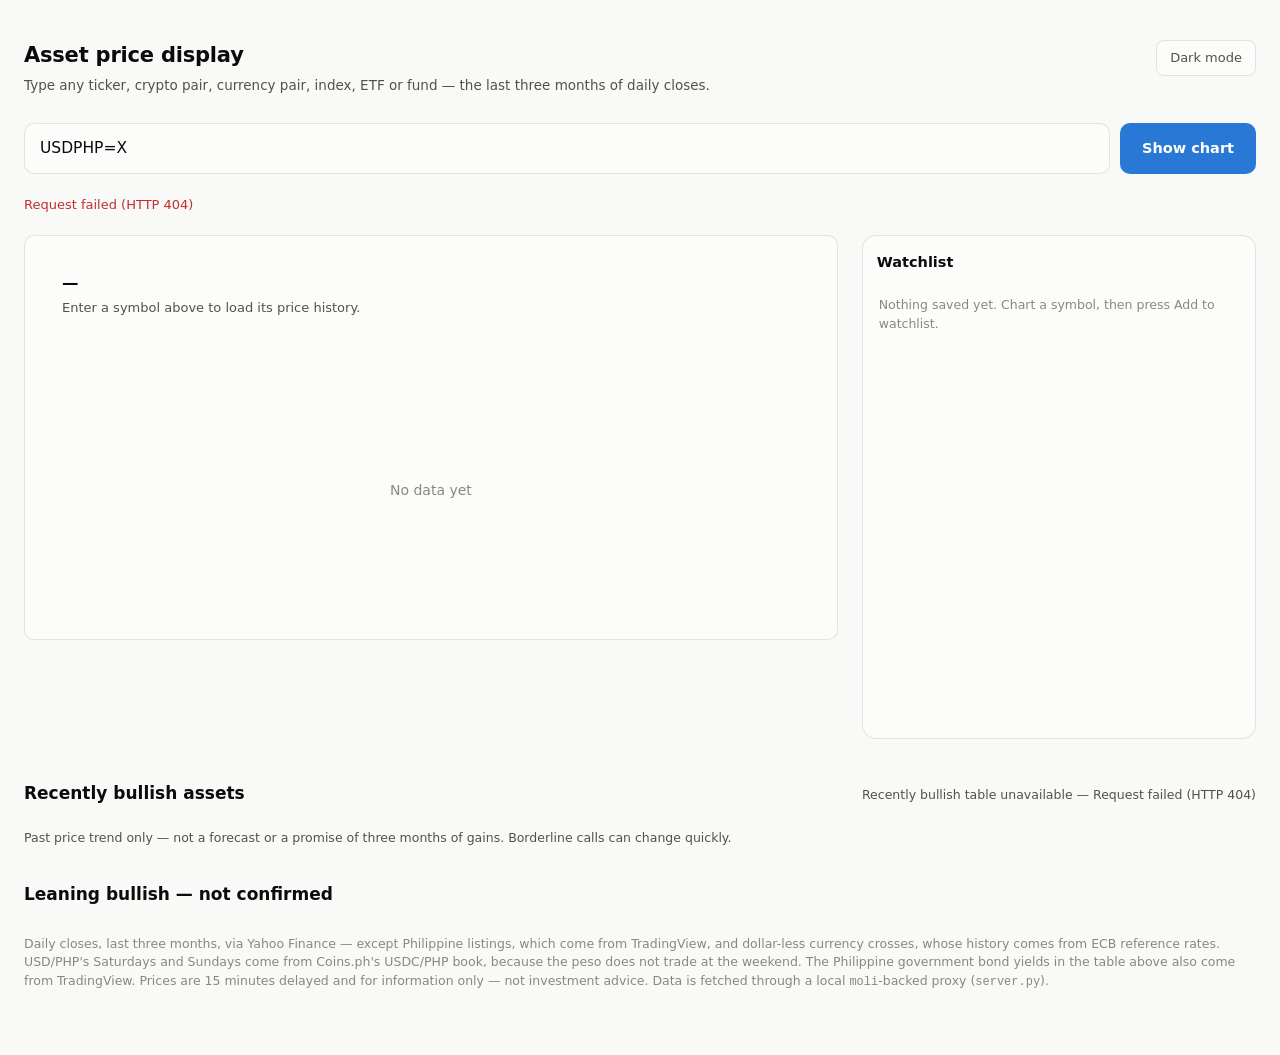
==== commit 88cc9693: "Publish current project snapshot (2026-11-09)" ====
--- a/index.html
+++ b/index.html
@@ -494,7 +494,6 @@
   .leaders-head { display: flex; align-items: baseline; justify-content: space-between; gap: 14px; flex-wrap: wrap; }
   .leaders-head h2 { font-size: 17px; margin: 0; }
   .leaders-note { color: var(--text-secondary); font-size: 12.5px; }
-  .leaders-grid { display: grid; grid-template-columns: repeat(2, minmax(0, 1fr)); gap: 16px; margin-top: 12px; }
 
   /* A column, so the table below can take whatever height the card is given and
      pass it down to its rows. See `.leaders table` for why that matters. */
@@ -548,123 +547,23 @@
   .tick-btn:hover { text-decoration: underline; }
   .tick-btn:focus-visible { outline: 2px solid var(--focus-ring); outline-offset: 2px; border-radius: 3px; }
   .tick-sub { display: block; color: var(--text-secondary); font-size: 11.5px; font-weight: 400; }
-  .alt { display: block; color: var(--text-secondary); font-size: 11.5px; }
 
   /* Rows load the chart, so they read as interactive: pointer, hover, focus. */
   .leaders tbody tr { cursor: pointer; }
   .leaders tbody tr:hover { background: var(--gridline); }
   .leaders tbody tr:focus-visible { outline: 2px solid var(--focus-ring); outline-offset: -2px; }
 
-  @media (max-width: 900px) {
-    .leaders-grid { grid-template-columns: minmax(0, 1fr); }
-  }
-
-  /* ---- bullish table ----
-     Not a `.leaders-grid` card: it is one wide table of every bullish PSE name,
-     and there were 82 of them on the last sweep. Two columns of forty rows each
-     would make the reader choose a column before they can scan the list, so the
-     card spans the page and the rows are dense instead of tall. */
-  /* The wrap keeps the base `.table-wrap` border and radius and only lifts the
-     height cap: `.leaders .table-wrap` clears all four for the cards that fill
-     their height, and none of that applies here. */
-  /* It also stops taking the full column. The column widths below add up to
-     720px -- a little over half the 1180px `.wrap` -- and the card is pinned to
-     that so the border closes on the rows instead of around a 1180px box with
-     the columns scaled up to fill it and a hole on either side. Stated as a
-     length rather than `fit-content`: a fixed-layout table's `max-content` is
-     not the sum of its columns, so `fit-content` on the card resolved to the
-     whole column and solved nothing. The 770px is the 720px of columns plus the
-     inset the base `.card` gives its contents -- 24px of padding on each side
-     and a 1px border each side, both counted inside the width by
-     `box-sizing: border-box` -- so what is left for the table is the 720px the
-     columns want. `margin-inline: auto` centres it in the section, and
-     `max-width: 100%` is the floor for a narrow viewport, where the card stops
-     shrinking and the columns scale proportionally inside it rather than the
-     table overflowing. */
-  .bullish .card { width: 770px; max-width: 100%; margin-inline: auto; }
-  .bullish .table-wrap { max-height: none; }
-  /* `100%` of a card that is now exactly as wide as the columns themselves, so
-     the stated widths below are the widths the columns render at, and no
-     `100%` stretching the table into the 1180px column it used to fill. The
-     sticky `thead` the base rule sets up still works: the wrap never scrolls
-     sideways at any width, only down. */
-  .bullish table { table-layout: fixed; width: 100%; }
-  /* Left-aligned, unlike the figure tables: the rows here are ranked by their
-     order, not read across against the same figure in the row above, so no
-     column needs its contents flush right. Left is also what removes the void
-     the user saw between the rank and the symbol -- the base `text-align: right`
-     pushed the ticker to the far edge of the widest column in the table. The
-     figures keep the tabular numerals the base rule gives them. */
-  .bullish td, .bullish th { padding: 5px 9px; white-space: nowrap; text-align: left; }
-  /* Sized for a two-digit rank, "2026-09-28" and a run of a few bars, plus the
-     two money columns: a PSE price reaching five digits with centavos, and a
-     minimum investment that can run to eight figures (a ₱2,500 name in the
-     1,000-share bracket is ₱2,500,000.00). Same reasoning as `.leaders table`:
-     a column holding something unbreakable gets a width of its own. Here every
-     column does, including the symbol column -- see that rule for why. */
-  .bullish td:nth-child(1), .bullish th:nth-child(1) { width: 34px; }
-  .bullish td:nth-child(3), .bullish th:nth-child(3) { width: 118px; }
-  .bullish td:nth-child(4), .bullish th:nth-child(4) { width: 62px; }
-  .bullish td:nth-child(5), .bullish th:nth-child(5) { width: 108px; }
-  /* The one column whose heading is wider than anything it holds, so it is
-     sized for the words: "Min. investment" held on one line is what keeps the
-     rows as short as this dense a table wants them. */
-  .bullish td:nth-child(6), .bullish th:nth-child(6) { width: 122px; }
-  /* The symbol cell stacks a ticker over an instrument name, so it is the one
-     cell allowed to wrap -- holding a long name on one line would need a wider
-     column than the five others leave over. Its width is stated like the rest
-     rather than left to absorb the remainder: the remainder is what the table
-     was told to stretch into, and with no width of its own the column would
-     take the 1180px back. At 276px the longest PSE name wraps to a second line
-     and everything shorter stays on one. */
-  .bullish td:nth-child(2), .bullish th:nth-child(2) { width: 276px; white-space: normal; }
-  /* `.rank` would colour the leading column the same muted grey as a leaderboard
-     rank, which reads as decoration; the bar number of the row's own sort is
-     not decoration, so it keeps full contrast. */
-  .bullish .rank { font-size: 12px; }
-  .since { font-variant-numeric: tabular-nums; }
-  /* A run that began on the latest bar is the newest thing in the table -- and
-     the reason the sort order is worth having -- so it is marked rather than
-     left to be spotted by comparing dates. */
-  .fresh { color: var(--delta-up); font-weight: 600; }
-
-  /* ---- bullish crypto table ----
-     Same single-wide-card shape as the Philippine bullish table, one section
-     shorter than it: five columns -- rank, symbol, traded, price, 24-hour
-     change -- so the pinned width is what those columns ask for, 598px of
+  /* ---- recently bullish table ----
+     The page's one list: every bullish asset across every market it follows --
+     Ondo stocks and ETFs, Ondo's intelligent portfolios, Philippine stocks,
+     crypto, United States Treasury futures, Philippine bond yields and
+     Philippine funds -- each row carrying the day its current run began,
+     newest turn first. Eight columns -- market, asset, direction, since, run,
+     price, three-month move, volume -- so the pinned width is what those
+     columns ask for: 118 + 250 + 132 + 118 + 62 + 112 + 92 + 118 = 1002px of
      columns plus the 50px of padding and border the base `.card` insets its
-     contents by (same arithmetic as `.bullish .card` above). The traded
-     column takes the leaderboards' own 136px, since it holds the same kind of
-     figure -- a turnover that reaches ten figures. */
-  .cryptobull .card { width: 648px; max-width: 100%; margin-inline: auto; }
-  .cryptobull .table-wrap { max-height: none; }
-  .cryptobull table { table-layout: fixed; width: 100%; }
-  .cryptobull td, .cryptobull th { padding: 5px 9px; white-space: nowrap; text-align: left; }
-  .cryptobull td:nth-child(1), .cryptobull th:nth-child(1) { width: 34px; }
-  .cryptobull td:nth-child(3), .cryptobull th:nth-child(3) { width: 136px; }
-  .cryptobull td:nth-child(4), .cryptobull th:nth-child(4) { width: 108px; }
-  .cryptobull td:nth-child(5), .cryptobull th:nth-child(5) { width: 84px; }
-  /* The symbol cell stacks the coin name over its rank line, so it is the one
-     cell allowed to wrap, stated like the rest rather than left to absorb the
-     remainder -- the same rule the bullish table's symbol column follows. */
-  .cryptobull td:nth-child(2), .cryptobull th:nth-child(2) { width: 236px; white-space: normal; }
-  .cryptobull .rank { font-size: 12px; }
-  /* The 24-hour change is signed and coloured like every other delta on the
-     page -- the watchlist rail's classes, applied to this table's cells. */
-  .cryptobull .chg { font-variant-numeric: tabular-nums; }
-  .cryptobull .chg.up { color: var(--delta-up); }
-  .cryptobull .chg.down { color: var(--delta-down); }
-
-  /* ---- recently bullish table ----
-     One table that spans four markets: US stocks, Philippine stocks, crypto
-     and the Philippine government bond yields, each row carrying the day its
-     current run began, newest turn first. Seven columns -- market, asset,
-     direction, since, run, price, volume -- so the pinned width is what those
-     columns ask for: 118 + 250 + 132 + 118 + 62 + 112 + 118 = 910px of
-     columns plus the 50px of padding and border the base `.card` insets its
-     contents by (the same arithmetic as `.bullish .card` above), which is
-     960px. */
-  .recent .card { width: 960px; max-width: 100%; margin-inline: auto; }
+     contents by, which is 1052px. */
+  .recent .card { width: 1052px; max-width: 100%; margin-inline: auto; }
   .recent .table-wrap { max-height: none; }
   .recent table { table-layout: fixed; width: 100%; }
   .recent td, .recent th { padding: 5px 9px; white-space: nowrap; text-align: left; }
@@ -674,14 +573,23 @@
   .recent td:nth-child(4), .recent th:nth-child(4) { width: 118px; }
   .recent td:nth-child(5), .recent th:nth-child(5) { width: 62px; }
   .recent td:nth-child(6), .recent th:nth-child(6) { width: 112px; }
-  .recent td:nth-child(7), .recent th:nth-child(7) { width: 118px; }
+  .recent td:nth-child(7), .recent th:nth-child(7) { width: 92px; }
+  .recent td:nth-child(8), .recent th:nth-child(8) { width: 118px; }
   /* The volume heading is longer than the figures beneath it ("₱3.19T"),
      so it is the one heading allowed to wrap rather than widening the
      column for a line the cells never need. */
-  .recent th:nth-child(7) { white-space: normal; }
+  .recent th:nth-child(8) { white-space: normal; }
   .recent .vol { font-variant-numeric: tabular-nums; }
   .recent .rank { font-size: 12px; }
   .recent .since { font-variant-numeric: tabular-nums; }
+  /* The window's move is a delta like any other on the page, so it wears the
+     same green and red. A yield's move is left uncoloured on purpose: its
+     number is the yield, and the badge beside it already says which way a bond
+     price read it. */
+  .recent .move { font-variant-numeric: tabular-nums; }
+  .recent .move.up { color: var(--delta-up); }
+  .recent .move.down { color: var(--delta-down); }
+  .recent .move.flat { color: var(--text-muted); }
   /* A run that began on the latest bar is the newest thing in the table --
      the reason the sort order is worth having -- so it is marked. */
   .recent .fresh { color: var(--delta-up); font-weight: 600; }
@@ -835,6 +743,12 @@
       <h2 id="recentHeading">Recently bullish assets</h2>
       <p class="leaders-note" id="recentNote"></p>
     </div>
+    <!-- Every market the page follows, in one list: Ondo stocks and ETFs, Ondo's
+         intelligent portfolios, Philippine stocks, crypto, Treasury futures,
+         bond yields and Philippine funds. The warning that used to sit over the
+         Philippine table alone applies to all of them, so it sits here now. -->
+    <p class="leaders-note">Past price trend only — not a forecast or a promise of
+      three months of gains. Borderline calls can change quickly.</p>
     <div id="recentGrid"></div>
   </section>
 
@@ -844,31 +758,6 @@
       <p class="leaders-note" id="leaningNote"></p>
     </div>
     <div id="leaningGrid"></div>
-  </section>
-
-  <section class="leaders" aria-labelledby="leadersHeading">
-    <div class="leaders-head">
-      <h2 id="leadersHeading">Most traded today</h2>
-      <p class="leaders-note" id="leadersNote"></p>
-    </div>
-    <div class="leaders-grid" id="leadersGrid"></div>
-  </section>
-
-  <section class="leaders cryptobull" aria-labelledby="cryptoHeading">
-    <div class="leaders-head">
-      <h2 id="cryptoHeading">Most traded crypto — 24 hours</h2>
-      <p class="leaders-note" id="cryptobullNote"></p>
-    </div>
-    <div id="cryptobullGrid"></div>
-  </section>
-
-  <section class="leaders bullish" aria-labelledby="bullishHeading">
-    <div class="leaders-head">
-      <h2 id="bullishHeading">Bullish Philippine stocks</h2>
-      <p class="leaders-note">Past price trend only—not a forecast or a promise of three months of gains. Borderline calls can change quickly.</p>
-      <p class="leaders-note" id="bullishNote"></p>
-    </div>
-    <div id="bullishGrid"></div>
   </section>
 
   <footer>
@@ -953,12 +842,6 @@
   watchList: document.getElementById("watchList"),
   watchCount: document.getElementById("watchCount"),
   watchHint: document.getElementById("watchHint"),
-  leadersGrid: document.getElementById("leadersGrid"),
-  leadersNote: document.getElementById("leadersNote"),
-  cryptobullGrid: document.getElementById("cryptobullGrid"),
-  cryptobullNote: document.getElementById("cryptobullNote"),
-  bullishGrid: document.getElementById("bullishGrid"),
-  bullishNote: document.getElementById("bullishNote"),
   recentGrid: document.getElementById("recentGrid"),
   recentNote: document.getElementById("recentNote"),
   leaningGrid: document.getElementById("leaningGrid"),
@@ -1279,6 +1162,14 @@
   }[d.lastBarBasis];
   if (basisNote) bits.push(basisNote);
   else if (!d.lastBarBasis && d.extendedLastBar) bits.push("last bar includes after-hours");
+  // A series the source has stopped printing: the hero figure above is that old
+  // bar's close, not a price now, and the line has to say so before the reader
+  // reads it as today's. The server decides it (`staleDays`), by the same rule
+  // the recent table uses to leave such a name off the table.
+  if (Number.isFinite(d.staleDays)) {
+    bits.push(`newest bar is ${d.staleDays === 1 ? "1 day" : d.staleDays + " days"} old`
+      + (d.staleBar ? ` (${d.staleBar})` : ""));
+  }
   // The peso pair's Saturdays and Sundays come from Coins.ph's USDC/PHP book,
   // because the FX week is shut. Say it whenever such bars are on screen, not
   // only when the newest one is: a weekend point in the middle of a three-month
@@ -1493,6 +1384,13 @@
 const TREND_GLYPH = { bullish: "▲", bearish: "▼", neutral: "◆" };
 const TREND_WORD = { bullish: "Bullish", bearish: "Bearish", neutral: "Neutral" };
 
+// The steady-lean rule, mirrored from `onset.py` (LEAN_MARGIN / LEAN_HOLD_*).
+// The server applies it -- `trend.lean` arrives null when a lean is withheld --
+// and these numbers are here only so the tooltip can say what the bar is.
+const LEAN_MARGIN = 1.15;
+const LEAN_HOLD_NEED = 4;
+const LEAN_HOLD_BARS = 5;
+
 /* Component keys in the order they are weighted, with readable names. Every
    bar the chart draws is scored; a component that cannot be measured is
    missing and filtered out. */
@@ -1506,10 +1404,30 @@
 function drawTrend() {
   const t = state.data && state.data.trend;
   const badge = el.trendBadge;
+  // A series whose source has stopped printing carries no verdict (the server
+  // withholds it, see `staleDays`), and the note has to say why: a badge that
+  // simply vanished would read as "nothing to report" on a line that ends
+  // weeks ago, and an "Neutral · leaning bullish" over a frozen price is what
+  // the reader objected to in the first place.
+  const stopped = state.data && Number.isFinite(state.data.staleDays)
+    ? `The source has not printed since ${state.data.staleBar || "the newest bar"} — ` +
+      `the newest bar is ${state.data.staleDays === 1 ? "1 day" : state.data.staleDays + " days"} old. ` +
+      `No three-month verdict and no profit odds are shown: a label read off a ` +
+      `price that stopped moving is a label about that month, not about now. `
+    : "";
 
   if (!t || !TREND_GLYPH[t.label]) {
     badge.hidden = true;
-    el.trendNote.hidden = true;
+    // Cleared, not merely hidden -- the rule the odds line already follows. A
+    // "Neutral · leaning bullish +0.26" left in the DOM behind a hidden badge is
+    // one inspector away from being read as a claim about the chart on screen,
+    // and for a stopped series it is a claim the chart explicitly refuses.
+    badge.className = "trend";
+    el.trendGlyph.textContent = "";
+    el.trendLabel.textContent = "";
+    el.trendScore.textContent = "";
+    el.trendNote.textContent = stopped;
+    el.trendNote.hidden = !stopped;
     document.getElementById("outlookNote").hidden = true;
     return;
   }
@@ -1538,10 +1456,20 @@
        : `drift t ${t.significance >= 0 ? "+" : "−"}${Math.abs(t.significance).toFixed(2)}`)
     : "";
   const progressPct = Number.isFinite(t.progress) ? Math.round(t.progress * 100) : null;
+  // A lean is only printed when it is steady (onset.decorate): clear of the
+  // drift line and held over the last few sessions. When it is withheld the
+  // badge says so, because "Neutral" alone would hide a real reading -- the
+  // band is still where the window sits, it just has not stayed there.
+  const withheld = t.label === "neutral" && !t.lean && TREND_WORD[t.leanRaw];
+  const steadyWords = Number.isFinite(t.held) && Number.isFinite(t.holdBars)
+    ? `held on ${t.held} of the last ${t.holdBars} sessions` : "";
   const evidence = t.label === "neutral"
     ? "Neutral means the window does not show a trend that random movement would rarely produce. " +
       (t.lean && progressPct !== null
         ? `It leans ${t.lean}: inside the band that keeps a ${t.lean} label, ${progressPct}% of the way to earning one — not confirmed. `
+        : "") +
+      (withheld
+        ? `It would lean ${t.leanRaw} (${progressPct}% of the way to a ${t.leanRaw} label), but the reading is not steady — ${steadyWords || "it has not held the last few sessions"}. A lean has to clear drift ${LEAN_MARGIN.toFixed(2)} and be there on ${LEAN_HOLD_NEED} of the last ${LEAN_HOLD_BARS} sessions, so it is not shown as one. `
         : "")
     : t.held
       ? `This ${TREND_WORD[t.label].toLowerCase()} trend has weakened but is holding: it stays until the drift falls below the hold band. `
@@ -2454,7 +2382,7 @@
       : "Click a symbol to chart its last three months."
   ) + (activeWatchItem() ? " The highlighted row is the chart on screen." : "")
     + (anyVerdict ? " Each tag is that row's three-month verdict" +
-        (anyLean ? ", and a lighter tag is a lean it has not confirmed." : ".") : "")
+        (anyLean ? ", and a lighter tag is a lean it has not confirmed — only a steady lean gets one." : ".") : "")
     + (anyOdds ? " The odds figure is each chart's own three-month estimate." : "");
 
   state.watch.forEach((item) => {
@@ -2477,6 +2405,12 @@
     const lean = verdict === "neutral" && TREND_WORD[trend.lean] ? trend.lean : null;
     const leanPct = lean && Number.isFinite(trend.progress)
       ? Math.round(trend.progress * 100) : null;
+    // A row whose series the source has stopped printing carries no verdict and
+    // no odds either (the chart's payload says so, `staleDays`), and the row
+    // says the date rather than letting an old price pass for today's. It is the
+    // same rule that kept ATKR off the leaning table.
+    const staleDays = quote && quote.data && Number.isFinite(quote.data.staleDays)
+      ? quote.data.staleDays : null;
 
     // The chart's own 0-1 odds for the next three months, from the same payload
     // the chart prints. A yield, a futures contract whose chart supports no
@@ -2495,6 +2429,8 @@
       `Chart ${item.name} (${item.symbol})` +
       (verdict ? `, trend ${TREND_WORD[verdict]}` : "") +
       (lean ? `, leaning ${lean}` : "") +
+      (staleDays === null ? ""
+        : `, no verdict: the newest bar is ${staleDays} days old`) +
       (oddsP === null ? "" : `, three-month profit odds ${oddsP.toFixed(2)}`));
     if (active) pick.setAttribute("aria-current", "true");
 
@@ -2538,6 +2474,13 @@
       // keeps its single-line shape and puts the date where hovering finds it.
       if (quote.data.cached && quote.data.fetchedAt) {
         price.title = "Last retrieved " + retrievedAt(quote.data.fetchedAt);
+      } else if (staleDays !== null) {
+        // The source stopped printing: the price on this row is that last bar's
+        // close, and the tooltip carries the date the same way a disk copy's
+        // does -- the row keeps its shape, the fact is one hover away.
+        price.title = `Newest bar is from ${quote.data.staleBar || "the last print"} — ` +
+          `${staleDays === 1 ? "1 day" : staleDays + " days"} old. The source has ` +
+          `not printed since, so this row has no verdict and no odds.`;
       }
     } else if (quote && quote.loading) {
       price.textContent = "…";
@@ -2753,17 +2696,12 @@
 });
 
 /* ------------------------------------------------------------------ *
- * Most-traded tables
+ * Shared table helpers
  *
- * Two leaderboards of what traded most by value today. The ranking is
- * decided server-side (see markets.py); the page only draws it, formats
- * each figure in the currency it was quoted in, and offers the
- * converted amount as a second line under it.
+ * Every table is ranked server-side; the page only draws the rows, formats
+ * each figure in the currency it was quoted in, and (where a row carries a
+ * second currency) offers the converted amount beneath it.
  * ------------------------------------------------------------------ */
-/* Matches the server's TOP_TTL: refreshing faster would re-render the same
-   cached answer, and slower would let a stale table sit on screen. */
-const LEADERS_TTL = 300 * 1000;
-
 function compact(value, currency) {
   if (!Number.isFinite(value)) return "—";
   try {
@@ -2783,355 +2721,6 @@
   td.textContent = text;
   return td;
 }
-
-/* A figure with the other market's money beneath it, so each column answers
-   "how much is that in my money" without becoming two full-width columns. */
-function moneyCell(primary, primaryCurrency, secondary, secondaryCurrency) {
-  const td = document.createElement("td");
-  td.textContent = leaderMoney(primary, primaryCurrency);
-  if (Number.isFinite(secondary)) {
-    const alt = document.createElement("span");
-    alt.className = "alt";
-    alt.textContent = leaderMoney(secondary, secondaryCurrency);
-    td.append(alt);
-  }
-  return td;
-}
-
-function drawLeaders(section) {
-  const card = document.createElement("div");
-  card.className = "card";
-
-  const head = document.createElement("div");
-  head.className = "card-head";
-  const title = document.createElement("h3");
-  title.textContent = section.label;
-  const sub = document.createElement("span");
-  sub.className = "card-sub";
-  sub.textContent = `Top ${section.rows.length || 10} by traded value`;
-  head.append(title, sub);
-  card.append(head);
-
-  if (section.error) {
-    const p = document.createElement("p");
-    p.className = "card-error";
-    p.textContent = section.error;
-    card.append(p);
-    return card;
-  }
-
-  // Headings name the market's own currency first; the converted figure is a
-  // sub-line inside each cell, so it needs no heading of its own.
-  const other = section.currency === "PHP" ? "USD" : "PHP";
-  // Only the PSE has a board lot, so only its table has a minimum buy to show.
-  // The other market's table has no fifth column at all: an empty one would
-  // reserve its width and leave the price figures with a band of blank space
-  // beside them. The four columns both markets do have keep their own fixed
-  // widths, so rank, traded value and price still sit at the same x in either
-  // card, and the width the missing column would have taken goes to the symbol.
-  const hasLot = section.currency === "PHP";
-  const headings = hasLot
-    ? ["#", "Symbol", "Traded", "Price", "Min. investment"]
-    : ["#", "Symbol", "Traded", "Price"];
-  const table = document.createElement("table");
-  const thead = document.createElement("thead");
-  const hrow = document.createElement("tr");
-  for (const heading of headings) {
-    const th = document.createElement("th");
-    th.scope = "col";
-    th.textContent = heading;
-    hrow.append(th);
-  }
-  thead.append(hrow);
-  table.append(thead);
-
-  const tbody = document.createElement("tbody");
-  for (const row of section.rows) {
-    const tr = document.createElement("tr");
-    tr.append(cell(String(row.rank), "rank"));
-
-    // The label carries the instrument name and its kind, since a fund and a
-    // share sit in the same ranking and should be told apart at a glance.
-    const label = document.createElement("td");
-    const button = document.createElement("button");
-    button.type = "button";
-    button.className = "tick-btn";
-    button.textContent = row.ticker;
-    // No handler of its own: its click bubbles to the row's, so keyboard
-    // activation and a mouse click take the same single path.
-    const name = document.createElement("span");
-    name.className = "tick-sub";
-    name.textContent = `${row.name} · ${row.kind}`;
-    label.append(button, name);
-    tr.append(label);
-
-    tr.append(moneyCell(row.turnover, section.currency,
-                        other === "PHP" ? row.turnoverPhp : row.turnoverUsd, other));
-    tr.append(cell(leaderMoney(row.price, section.currency)));
-
-    // The server leaves the board lot null outside the PSE rather than
-    // inventing a rule, so the column is left off that table entirely.
-    if (hasLot) {
-      tr.append(Number.isFinite(row.lotCost)
-        ? moneyCell(row.lotCost, "PHP", row.lotCostUsd, "USD")
-        : cell("—"));
-    }
-
-    // Row click is the mouse convenience; the button above is the control a
-    // keyboard or screen reader uses, so the row is not made focusable too.
-    tr.addEventListener("click", () => loadChart(row.chartSymbol));
-    tbody.append(tr);
-  }
-  table.append(tbody);
-
-  const wrap = document.createElement("div");
-  wrap.className = "table-wrap";
-  wrap.append(table);
-  card.append(wrap);
-  return card;
-}
-
-function drawLeadersNote(payload) {
-  const parts = [];
-  // The server stamps a fresh answer `checkedAt`; a disk fallback instead
-  // carries `cached`/`fetchedAt` and no `checkedAt` at all, so the two
-  // branches never compete, and the fallback names what could not be reached.
-  if (payload.cached && payload.fetchedAt) {
-    parts.push("Data last retrieved " + retrievedAt(payload.fetchedAt));
-    if (payload.cacheError) parts.push("offline — " + payload.cacheError);
-  } else if (payload.checkedAt) {
-    parts.push("Checked " + new Date(payload.checkedAt * 1000).toLocaleTimeString());
-  }
-  if (payload.fx && Number.isFinite(payload.fx.phpPerUsd)) {
-    parts.push(`Converted at USDPHP ${nf(2).format(payload.fx.phpPerUsd)}`);
-  } else {
-    parts.push("Dollar conversion unavailable");
-  }
-  el.leadersNote.textContent = parts.join(" · ");
-}
-
-async function loadLeaders() {
-  try {
-    const payload = await requestJSON("/api/top");
-    el.leadersGrid.textContent = "";
-    for (const section of payload.markets || []) {
-      el.leadersGrid.append(drawLeaders(section));
-    }
-    drawLeadersNote(payload);
-  } catch (err) {
-    // A failed refresh must not clear a table already on screen; it only
-    // reports the failure. A first load that fails leaves the note as the
-    // whole content, which is why the grid is not wiped here.
-    el.leadersNote.textContent = "Market tables unavailable — " + err.message;
-  }
-}
-
-/* ------------------------------------------------------------------ *
- * Most traded crypto — 24 hours
- *
- * The heaviest coins of the rolling last 24 hours by turnover (Binance's
- * USDT-pair quote volume), filtered to the ones whose chart is bullish AND
- * whose day is up: the server walks the volume ranking from the top down and
- * keeps a coin only when the label on the window the chart would draw is
- * bullish and its 24-hour change is positive -- until ten rows are filled --
- * expanding down the ranking rather than shipping the top ten whatever their
- * trend. The label is the same `trend.classify` the chart's own badge uses,
- * reached through the same `crypto.try_chart` the chart route itself ends in,
- * so a row and the chart its click opens are the same call over the same
- * bars -- there is no second definition of bullish here either. The day
- * condition is the reader's own eye, not a second classifier: a coin down on
- * the rolling day reads as anything but bullish, however its three-month
- * chart leans, and the first build shipped a table full of exactly that --
- * ten rows, every one red on the day.
- *
- * Like the other two tables, the figures are the server's: the turnover is
- * the 24-hour quote volume in dollars with the peso figure beneath it at the
- * leaderboards' own rate, and the price is the chart's latest completed close
- * rather than a live print, so a row's price and its chart can never
- * disagree. The 24-hour change is the one live figure -- it describes the
- * rolling day the table ranks on.
- * ------------------------------------------------------------------ */
-/* Matches the server's cache TTL for the same reason the tables' does: the
-   answer behind this is re-scanned on that clock, and polling faster would
-   re-render the same table from the same payload. */
-const CRYPTOBULL_TTL = 300 * 1000;
-
-/* A crypto price at the decimals the coin's magnitude asks for: `leaderMoney`
-   pins two, which turns a $0.0000057 close into "$0.00" -- a figure that says
-   nothing. The row carries the same `priceHint` the chart's own readout uses,
-   so the table and the chart print the coin the same way. */
-function cryptoMoney(value, hint) {
-  const digits = Number.isFinite(hint) ? hint : 2;
-  if (!Number.isFinite(value)) return "—";
-  try { return nf(digits, { style: "currency", currency: "USD" }).format(value); }
-  catch { return nf(digits).format(value); }
-}
-
-function drawCryptobull(payload) {
-  const card = document.createElement("div");
-  card.className = "card";
-
-  const head = document.createElement("div");
-  head.className = "card-head";
-  const title = document.createElement("h3");
-  title.textContent = payload.label || "Most traded crypto — 24 hours";
-  const sub = document.createElement("span");
-  sub.className = "card-sub";
-  sub.textContent = `${payload.rows.length} bullish of ${payload.scanned ?? payload.rows.length} scanned`;
-  head.append(title, sub);
-  card.append(head);
-
-  if (payload.error) {
-    const p = document.createElement("p");
-    p.className = "card-error";
-    p.textContent = payload.error;
-    card.append(p);
-    return card;
-  }
-
-  const table = document.createElement("table");
-  const thead = document.createElement("thead");
-  const hrow = document.createElement("tr");
-  for (const heading of ["#", "Symbol", "Traded · 24h", "Price", "24h"]) {
-    const th = document.createElement("th");
-    th.scope = "col";
-    th.textContent = heading;
-    hrow.append(th);
-  }
-  thead.append(hrow);
-  table.append(thead);
-
-  const tbody = document.createElement("tbody");
-  payload.rows.forEach((row, i) => {
-    const tr = document.createElement("tr");
-    // The rank column is the row's place in the table -- its position in the
-    // volume ranking, as in every other table's "#" -- not the coin's
-    // market-cap rank, which travels in the name line below the ticker where
-    // it answers "which coin is this" rather than "how heavy is this row".
-    tr.append(cell(String(i + 1), "rank"));
-
-    // The label stacks the coin's name over its market-cap rank, which is
-    // what tells the real coin from a ticker collision everywhere else
-    // crypto is named on this page.
-    const label = document.createElement("td");
-    const button = document.createElement("button");
-    button.type = "button";
-    button.className = "tick-btn";
-    button.textContent = row.ticker;
-    // No handler of its own, as in the other tables: the click bubbles to the
-    // row's one handler, so keyboard and mouse take the same path.
-    const name = document.createElement("span");
-    name.className = "tick-sub";
-    name.textContent = row.rank
-      ? `${row.name} · rank ${row.rank}`
-      : row.name;
-    label.append(button, name);
-    tr.append(label);
-
-    // The rolling day's turnover, dollars first with the peso figure beneath.
-    tr.append(moneyCell(row.turnover, "USD", row.turnoverPhp, "PHP"));
-    tr.append(cell(cryptoMoney(row.price, row.priceHint)));
-
-    // Signed and coloured like the watchlist rail's deltas. A change of
-    // exactly zero keeps the plain colour: it says "flat", not "up".
-    const chg = document.createElement("td");
-    const pct = Number(row.change);
-    if (Number.isFinite(pct)) {
-      chg.className = "chg" + (pct > 0 ? " up" : pct < 0 ? " down" : "");
-      chg.textContent = `${pct > 0 ? "+" : ""}${pct.toFixed(2)}%`;
-    } else {
-      chg.textContent = "—";
-    }
-    tr.append(chg);
-
-    tr.addEventListener("click", () => loadChart(row.chartSymbol));
-    tbody.append(tr);
-  });
-  table.append(tbody);
-
-  const wrap = document.createElement("div");
-  wrap.className = "table-wrap";
-  wrap.append(table);
-  card.append(wrap);
-  return card;
-}
-
-function drawCryptobullNote(payload) {
-  const parts = [];
-  if (payload.cached && payload.fetchedAt) {
-    parts.push("Data last retrieved " + retrievedAt(payload.fetchedAt));
-    if (payload.cacheError) parts.push("offline — " + payload.cacheError);
-  } else if (payload.checkedAt) {
-    parts.push("Checked " + new Date(payload.checkedAt * 1000).toLocaleTimeString());
-  }
-  // The walk stops when ten bullish rows are filled; saying how far down the
-  // ranking it had to reach is the difference between "the ten heaviest are
-  // bullish" and "the search had to expand" -- the fact this table exists to
-  // show.
-  if (payload.rows && payload.rows.length) {
-    parts.push(`${payload.scanned} of ${payload.universe} pairs scanned`);
-  } else if (payload.universe) {
-    parts.push(`${payload.universe} chartable pairs scanned — none bullish`);
-  }
-  // The day condition skips off the ticker, before any probe: a coin flat or
-  // down on the rolling day never reaches the trend call. Saying how many it
-  // turned away is the difference between "few coins qualify" and "the scan
-  // never looked".
-  if (payload.flat) {
-    parts.push(`${payload.flat} skipped — flat or down on the day`);
-  }
-  if (payload.missing && payload.missing.length) {
-    parts.push(`${payload.missing.length} did not answer`);
-  }
-  if (payload.fx && Number.isFinite(payload.fx.phpPerUsd)) {
-    parts.push(`Converted at USDPHP ${nf(2).format(payload.fx.phpPerUsd)}`);
-  } else if (payload.fxError) {
-    parts.push("Peso conversion unavailable");
-  }
-  el.cryptobullNote.textContent = parts.join(" · ");
-}
-
-async function loadCryptobull() {
-  try {
-    const payload = await requestJSON("/api/cryptobull");
-    el.cryptobullGrid.textContent = "";
-    // A scan can land with zero rows -- none of the pairs scanned is
-    // bullish. That is an answer, not a failure: the note carries it and the
-    // section stays up rather than reading as a section that never loaded.
-    if (payload.rows && payload.rows.length) {
-      el.cryptobullGrid.append(drawCryptobull(payload));
-    }
-    drawCryptobullNote(payload);
-  } catch (err) {
-    // Same rule as the other tables: a failed refresh must not clear a table
-    // already on screen.
-    el.cryptobullNote.textContent = "Crypto table unavailable — " + err.message;
-  }
-}
-
-/* ------------------------------------------------------------------ *
- * Bullish Philippine stocks
- *
- * Every PSE stock whose current label is bullish, dated to the bar the run
- * began on and sorted newest first. The label is the same `trend.classify`
- * the chart's own badge uses -- there is no second definition of bullish
- * here -- and the onset is worked out server-side (see bullish.py), because
- * it needs 270 bars per symbol and a classification per bar walked.
- *
- * The order and both money columns are the server's too. Names sharing a
- * session are broken by that session's traded value, and "Min. investment" is
- * the leaderboards' own column -- the board lot times the price, off the one
- * board-lot table in the project -- so this draws the payload's figures in the
- * currency it names rather than recomputing either.
- *
- * The sweep reads the whole universe and takes about half a minute, so the
- * server keeps an answer warm on a background thread instead of fetching on
- * demand; this only ever draws the last one it produced.
- * ------------------------------------------------------------------ */
-/* Shorter than the server's refresh interval on purpose: the sweep behind this
-   is a fifteen-minute one, and polling faster than it changes re-renders the
-   same table from the same payload. */
-const BULLISH_TTL = 300 * 1000;
 
 /* A calendar date with no clock time: a trading session is the unit here, and
    the second the bar opened is noise. Read as UTC, which is what the server
@@ -3166,159 +2755,13 @@
   }
 }
 
-function drawBullish(payload) {
-  const card = document.createElement("div");
-  card.className = "card";
-
-  const head = document.createElement("div");
-  head.className = "card-head";
-  const title = document.createElement("h3");
-  title.textContent = payload.label || "Bullish Philippine stocks";
-  const sub = document.createElement("span");
-  sub.className = "card-sub";
-  sub.textContent = `${payload.rows.length} bullish now`;
-  head.append(title, sub);
-  card.append(head);
-
-  if (payload.error) {
-    const p = document.createElement("p");
-    p.className = "card-error";
-    p.textContent = payload.error;
-    card.append(p);
-    return card;
-  }
-
-  const table = document.createElement("table");
-  const thead = document.createElement("thead");
-  const hrow = document.createElement("tr");
-  for (const heading of ["#", "Symbol", "Bullish since", "Run", "Price",
-                         "Min. investment"]) {
-    const th = document.createElement("th");
-    th.scope = "col";
-    th.textContent = heading;
-    hrow.append(th);
-  }
-  thead.append(hrow);
-  table.append(thead);
-
-  // The newest session any row reaches, which is what "began on the latest bar"
-  // is measured against: recency is a fact about the data, not about the
-  // reader's clock, and some PSE names report a bar a day or two late.
-  const latest = payload.rows.reduce((m, r) => Math.max(m, r.last || 0), 0);
-
-  const tbody = document.createElement("tbody");
-  payload.rows.forEach((row, i) => {
-    const tr = document.createElement("tr");
-    tr.append(cell(String(i + 1), "rank"));
-
-    const label = document.createElement("td");
-    const button = document.createElement("button");
-    button.type = "button";
-    button.className = "tick-btn";
-    button.textContent = row.ticker;
-    // As in the leaderboards: no handler of its own, so a mouse click and a
-    // keyboard activation bubble to the row's one handler and take the same path.
-    const name = document.createElement("span");
-    name.className = "tick-sub";
-    name.textContent = row.name;
-    label.append(button, name);
-    if (Number.isFinite(row.score)) {
-      const score = document.createElement("span");
-      score.className = "tick-sub";
-      score.textContent = `Score +${row.score.toFixed(3)}` +
-        (row.score < 0.30 ? " · borderline" : "");
-      label.append(score);
-    }
-    tr.append(label);
-
-    // The date the current run started. A run that began on the latest bar is
-    // the freshest signal in the table and the reason the sort order is worth
-    // reading, so it is marked rather than left to be found by comparing dates.
-    const since = cell(sessionDate(row.since), "since");
-    if (row.since === latest) since.classList.add("fresh");
-    if (row.censored) {
-      since.title = "Bullish for at least this long — the run starts before the bars fetched";
-    }
-    tr.append(since);
-
-    // Bars, not days: the label is decided a bar at a time, so a run of five is
-    // five sessions of it however far apart they fell.
-    tr.append(cell(String(row.run)));
-    tr.append(cell(leaderMoney(row.price, payload.currency || "PHP")));
-
-    // The smallest cheque that can buy the stock, which is the leaderboards'
-    // own column and the same server-side board lot. An instrument with no
-    // board lot has no minimum buy, so it is marked rather than left blank --
-    // a blank cell reads as a figure that failed to load.
-    tr.append(Number.isFinite(row.lotCost)
-      ? cell(leaderMoney(row.lotCost, payload.currency || "PHP"))
-      : cell("—"));
-
-    tr.addEventListener("click", () => loadChart(row.chartSymbol));
-    tbody.append(tr);
-  });
-  table.append(tbody);
-
-  const wrap = document.createElement("div");
-  wrap.className = "table-wrap";
-  wrap.append(table);
-  card.append(wrap);
-  return card;
-}
-
-function drawBullishNote(payload) {
-  const parts = [];
-  if (payload.cached && payload.fetchedAt) {
-    // The table is a sweep read off disk, not one this server ran. The rows
-    // and their dates are real either way; what changes is that the sweep
-    // itself stopped arriving at `fetchedAt`, and the note says so — ahead of
-    // `pending`, because "scanning" alone would hide the copy the reader is
-    // actually looking at. A failing refresher reports itself beside this line
-    // through `staleError`, once it has.
-    parts.push("Swept " + retrievedAt(payload.fetchedAt) + " — source offline");
-  } else if (payload.pending) {
-    // The first sweep has not landed yet. Saying so is the whole reason this
-    // note exists: an empty table would read as "no Philippine stock is
-    // bullish", which is a far stronger claim than "not measured yet".
-    parts.push("Scanning the PSE universe — this table fills in when the first sweep finishes");
-  } else if (payload.checkedAt) {
-    parts.push("Swept " + new Date(payload.checkedAt * 1000).toLocaleTimeString());
-  }
-  if (payload.fetched) {
-    parts.push(`${payload.fetched} of ${payload.universe} symbols scanned`);
-  }
-  if (payload.boundary) {
-    parts.push(`${payload.boundary} at the call threshold`);
-  }
-  // A failed refresh leaves the last good sweep on screen, dated, so the failure
-  // is reported beside the rows rather than by clearing them.
-  if (payload.staleError) parts.push("last refresh failed — " + payload.staleError);
-  el.bullishNote.textContent = parts.join(" · ");
-}
-
-async function loadBullish() {
-  try {
-    const payload = await requestJSON("/api/bullish");
-    el.bullishGrid.textContent = "";
-    // Nothing to draw before the first sweep lands; the note carries it.
-    if (payload.rows && payload.rows.length) {
-      el.bullishGrid.append(drawBullish(payload));
-    }
-    drawBullishNote(payload);
-  } catch (err) {
-    // Same rule as the leaderboards: a failed refresh must not clear a table
-    // already on screen.
-    el.bullishNote.textContent = "Bullish table unavailable — " + err.message;
-  }
-}
-
 /* ------------------------------------------------------------------ *
  * Recently bullish assets
  *
- * One table across four markets: US stocks, Philippine stocks, crypto and
- * the Philippine government bond yields. Every row carries the day its
- * current run began, and the rows are ordered newest-turn first, so what
- * turned most recently across every market is at the top.
+ * The page's one list of what is bullish now: every market it follows, in a
+ * single table. Every row carries the day its current run began, and the rows
+ * are ordered newest-turn first, so what turned most recently across every
+ * market is at the top.
  *
  * The label is the badge's -- the same `trend.classify` the chart's own
  * badge uses -- and the date is the same walk, worked out server-side
@@ -3331,9 +2774,14 @@
  * flat one has no run to date, so neither belongs in a table of what turned
  * bullish.
  *
- * The sweep behind this reads fifty US tickers and twenty-five coins, so the
- * server keeps an answer warm on a background thread; this only ever draws
- * the last one it produced.
+ * This absorbed two tables that used to sit below it -- "Most traded crypto"
+ * and "Bullish Philippine stocks" -- because both were narrow views of the same
+ * scan: the crypto rows and the Philippine rows already appear here, judged by
+ * the same classifier over the same bars.
+ *
+ * The sweep behind this reads the whole Ondo shelf, the chartable crypto
+ * ranking and every fund, so the server keeps an answer warm on a background
+ * thread; this only ever draws the last one it produced.
  * ------------------------------------------------------------------ */
 /* Matches the server's refresh interval on purpose: polling faster than the
    sweep runs re-renders the same table from the same payload. */
@@ -3366,16 +2814,9 @@
   const card = document.createElement("div");
   card.className = "card";
 
-  const head = document.createElement("div");
-  head.className = "card-head";
-  const title = document.createElement("h3");
-  title.textContent = payload.label || "Recently bullish assets";
-  const sub = document.createElement("span");
-  sub.className = "card-sub";
-  sub.textContent = `${payload.rows.length} rows`;
-  head.append(title, sub);
-  card.append(head);
-
+  // No card head: this table is the whole section, and its heading sits right
+  // above it. A second title and a second row count inside the card (the note
+  // already opens with the count) said the same thing three times.
   if (payload.error) {
     const p = document.createElement("p");
     p.className = "card-error";
@@ -3388,7 +2829,7 @@
   const thead = document.createElement("thead");
   const hrow = document.createElement("tr");
   for (const heading of
-       ["Market", "Asset", "Direction", "Since", "Run", "Price",
+       ["Market", "Asset", "Direction", "Since", "Run", "Price", "3-month",
         "Trading volume (in PHP)"]) {
     const th = document.createElement("th");
     th.scope = "col";
@@ -3471,6 +2912,34 @@
     tr.append(cell(Number.isFinite(row.run) ? String(row.run) : "—"));
     tr.append(cell(recentPrice(row.price, row.currency, row.priceHint)));
 
+    // The window's move: the first bar the chart draws to the newest close,
+    // which is the same pair the chart prints under the price when the row is
+    // opened ("+12.95% three-month move, since Jul 31"), so the row and its
+    // chart cannot disagree about how the window went.
+    //
+    // A yield gets none, by name: "for bonds, the most important thing is
+    // yield. changes don't mean shit. + the bearish or bullish judgment". The
+    // yield is the price column; the verdict is the direction column; a points
+    // change between them would be a figure about a figure.
+    const moveCell = document.createElement("td");
+    moveCell.className = "move";
+    if (row.currency === "%") {
+      moveCell.textContent = "—";
+      moveCell.title = "A yield's level is the figure — it is in the price column — "
+                     + "and the badge says which way a bond price read it.";
+    } else if (Number.isFinite(row.windowMove)) {
+      const pct = row.windowMove * 100;
+      moveCell.textContent = `${pct > 0 ? "+" : ""}${pct.toFixed(2)}%`;
+      moveCell.classList.add(pct > 0 ? "up" : pct < 0 ? "down" : "flat");
+      moveCell.title = "The window's first close to its newest close — the same "
+                     + "bars the badge beside it was scored on.";
+    } else {
+      // A window that could not be measured is not a zero.
+      moveCell.textContent = "—";
+      moveCell.title = "This series has no window to measure a move over.";
+    }
+    tr.append(moveCell);
+
     // The latest bar's value traded, in pesos, whatever the row's own
     // currency -- the same turnover the other tables rank on, converted at
     // the payload's own rate rather than a second one. The compact figure is
@@ -3486,6 +2955,12 @@
       vol.title = (row.currency || "").toUpperCase() === "PHP"
         ? leaderMoney(row.turnoverPhp, "PHP")
         : `${native} at USDPHP ${rate ? rate : "—"}`;
+    } else if (row.kind === "INDEX") {
+      // The PSEi is scanned with the stocks so its own chart can put it on
+      // either table; an index is a reading of its members, not a security,
+      // so it has no traded value to print. A dash, not a zero.
+      vol.textContent = "—";
+      vol.title = "An index tracks its members; it has no traded volume of its own";
     } else if (row.market === "Philippine bond") {
       vol.textContent = "—";
       vol.title = "A yield has no traded volume";
@@ -3501,6 +2976,11 @@
       // figure to print. A dash, not a zero.
       vol.textContent = "—";
       vol.title = "A futures contract's volume counts contracts, not currency, so there is no traded value to convert";
+    } else if (row.market === "Ondo portfolio") {
+      // A portfolio token is bought and redeemed at the basket's value; its
+      // price bars carry no exchange volume, so there is nothing to convert.
+      vol.textContent = "—";
+      vol.title = "A portfolio token is bought and redeemed, not traded on an exchange, so it carries no traded volume";
     } else {
       vol.textContent = "—";
     }
@@ -3570,7 +3050,10 @@
   title.textContent = "Neutral on the chart, leaning bullish";
   const sub = document.createElement("span");
   sub.className = "card-sub";
-  sub.textContent = `${rows.length} rows · Ondo-listed`;
+  // The row count is every market. The subtitle names the filter that decides
+  // whether a name is on this list at all (`onset.steady_lean`); the note under
+  // the table spells out the rule and the Ondo shelf, so this stays short.
+  sub.textContent = `${rows.length} rows · steady leans only`;
   head.append(title, sub);
   card.append(head);
 
@@ -3619,8 +3102,11 @@
     num.textContent = pct === null ? "—" : `${pct}%`;
     wrap.append(bar, num);
     meter.append(wrap);
+    const held = Number.isFinite(row.held) && Number.isFinite(row.holdBars)
+      ? ` Steady: the same reading held on ${row.held} of the last ${row.holdBars} sessions.`
+      : "";
     meter.title = "Share of the bullish entry bar met: score 0.25 and drift t 1.96 "
-                + "both reached is 100%. Not a probability.";
+                + "both reached is 100%. Not a probability." + held;
     tr.append(meter);
 
     const score = Number.isFinite(row.score)
@@ -3658,6 +3144,10 @@
   }
   const n = (payload.leaning || []).length;
   const shelf = payload.ondoShelf;
+  // What the Philippine sweep looked at, built server-side (`recent.ph_scan_line`)
+  // so this note and the one above it print the same words about the same scan.
+  // Absent on a table read from an older copy; the note simply says less then.
+  const scan = payload.phScan ? " " + payload.phScan + "." : "";
   const shown = shelf
     ? " Only assets listed at app.ondo.finance are shown — a United States row needs an Ondo token, " +
       "and the funds are not on that shelf. Shelf read " +
@@ -3666,8 +3156,12 @@
   el.leaningNote.textContent =
     `${n} assets whose own chart reads Neutral but sit in the band that keeps a bullish label ` +
     "(score ≥ 0.15, drift t ≥ 1.0) without meeting the bar that earns one (score ≥ 0.25, t ≥ 1.96). " +
+    "Only steady leans are listed: the drift has to clear 1.15, not just the 1.00 line, and the same " +
+    "reading has to have held on at least 4 of the last 5 sessions — a name that flickers in and out of " +
+    "the band is left out until it settles. Its own chart still shows the lean either way, so a name " +
+    "missing here is not a name that changed. " +
     "Closest to Bullish first. Measured on saved history: about 1 in 4 of these became Bullish within " +
-    "the next ~20 bars. Not a buy signal." + shown;
+    "the next ~20 bars. Not a buy signal." + scan + shown;
 }
 
 async function loadRecent() {
@@ -3701,20 +3195,11 @@
 pollHealth();
 el.input.value = "USDPHP=X";
 loadChart("USDPHP=X");
-loadLeaders();
-loadCryptobull();
-loadBullish();
 loadRecent();
 // Kept current while the tab is open, but only while it is visible -- a
-// background tab polling three upstream queries every five minutes is waste.
-setInterval(() => { if (!document.hidden) loadLeaders(); }, LEADERS_TTL);
-setInterval(() => { if (!document.hidden) loadCryptobull(); }, CRYPTOBULL_TTL);
-// The sweep behind this one is slower still, so a hidden tab has even less
-// reason to ask.
-setInterval(() => { if (!document.hidden) loadBullish(); }, BULLISH_TTL);
-// The sweep behind this one is slower still -- it reads a browser-backed
-// Yahoo fetch for fifty US tickers -- so a hidden tab has even less reason
-// to ask.
+// background tab polling upstream every fifteen minutes is waste, and the
+// sweep behind this one is slower still: it reads a browser-backed Yahoo
+// fetch for the whole Ondo shelf.
 setInterval(() => { if (!document.hidden) loadRecent(); }, RECENT_TTL);
 // The chart on screen re-reads itself without being clicked, quietly, so the
 // last bar (which carries live and extended-hours trading) and the trend
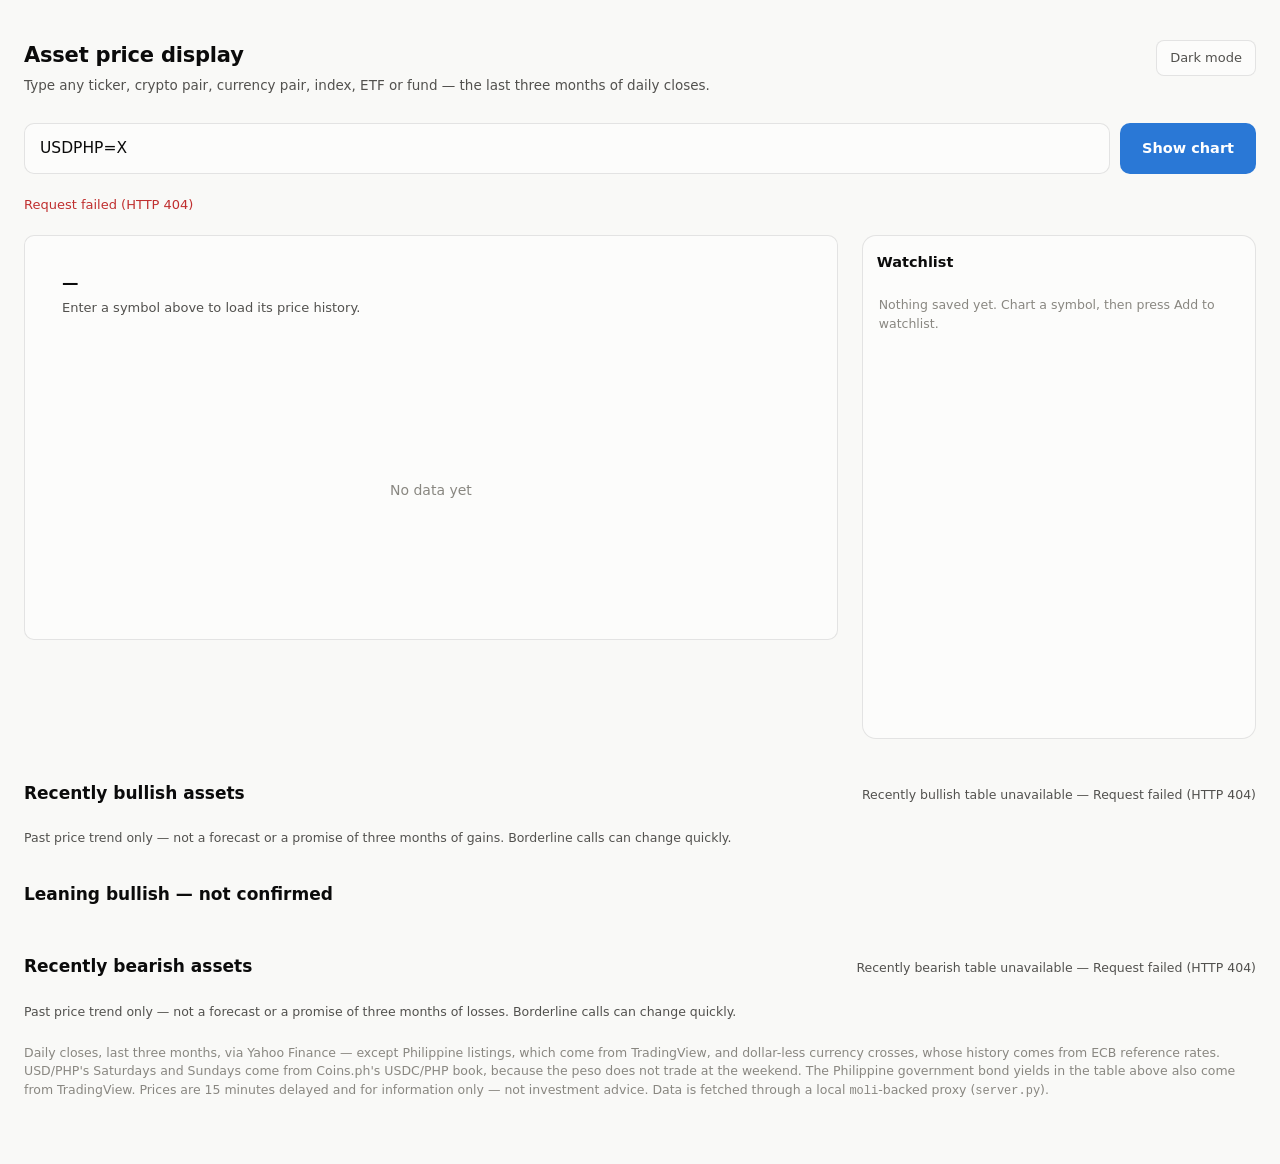
==== commit 406b8486: "Publish current project snapshot (2026-11-19) Co-Authored-By: Claude Sonnet 5.5 <noreply@anthropic.c" ====
--- a/index.html
+++ b/index.html
@@ -4,636 +4,7 @@
 <meta charset="utf-8">
 <meta name="viewport" content="width=device-width, initial-scale=1">
 <title>Asset price display — last 3 months</title>
-<style>
-  /* ---------------------------------------------------------------
-     Tokens. Light and dark are each *selected* steps, not an
-     automatic flip. Values from the dataviz reference palette.
-     --------------------------------------------------------------- */
-  :root {
-    color-scheme: light;
-    --page:            #f9f9f7;
-    --surface-1:       #fcfcfb;
-    --text-primary:    #0b0b0b;
-    --text-secondary:  #52514e;
-    --text-muted:      #898781;
-    --gridline:        #e1e0d9;
-    --axis:            #c3c2b7;
-    --border:          rgba(11, 11, 11, 0.10);
-    --series-1:        #2a78d6;   /* slot 1, blue */
-    --delta-up:        #006300;
-    --delta-down:      #c02f2f;   /* one step darker than the palette's red:
-                                     the bullish/bearish pill tints its own
-                                     background 11%, and #d03b3b fell to 4.0:1
-                                     against that tint at 13.5px. This clears
-                                     AA on the tint (4.7:1) and on the bare
-                                     surface (5.6:1). */
-    /* A lean is a lighter claim than a verdict, so it gets a lighter green and
-       a lighter red: #006300 / #c02f2f at 10px on their own 13% tint would read
-       as the confirmed pill twice. These measured 4.74:1 and 4.73:1 on that tint
-       through the page, and the lit row needs the extra step below. */
-    --lean-up:         #2a7134;
-    --lean-down:       #a8413c;
-    --focus-ring:      #2a78d6;
-  }
-  @media (prefers-color-scheme: dark) {
-    :root:where(:not([data-theme="light"])) {
-      color-scheme: dark;
-      --page:           #0d0d0d;
-      --surface-1:      #1a1a19;
-      --text-primary:   #ffffff;
-      --text-secondary: #c3c2b7;
-      --text-muted:     #898781;
-      --gridline:       #2c2c2a;
-      --axis:           #383835;
-      --border:         rgba(255, 255, 255, 0.10);
-      --series-1:       #3987e5;
-      --delta-up:       #0ca30c;
-      --delta-down:     #e66767;
-      --lean-up:        #57c463;
-      --lean-down:      #ef8f88;
-      --focus-ring:     #3987e5;
-    }
-  }
-  :root[data-theme="dark"] {
-    color-scheme: dark;
-    --page:           #0d0d0d;
-    --surface-1:      #1a1a19;
-    --text-primary:   #ffffff;
-    --text-secondary: #c3c2b7;
-    --text-muted:     #898781;
-    --gridline:       #2c2c2a;
-    --axis:           #383835;
-    --border:         rgba(255, 255, 255, 0.10);
-    --series-1:       #3987e5;
-    --delta-up:       #0ca30c;
-    --delta-down:     #e66767;
-    --lean-up:        #57c463;
-    --lean-down:      #ef8f88;
-    --focus-ring:     #3987e5;
-  }
-
-  * { box-sizing: border-box; }
-
-  body {
-    margin: 0;
-    padding: 40px 24px 64px;
-    background: var(--page);
-    color: var(--text-primary);
-    font-family: system-ui, -apple-system, "Segoe UI", sans-serif;
-    font-size: 15px;
-    line-height: 1.5;
-    -webkit-font-smoothing: antialiased;
-  }
-
-  /* 1240, not 1180: the rail widened to fit asset names (see `.layout`), and the
-     extra 60px goes to the page so the chart card does not pay for all of it. */
-  .wrap { max-width: 1240px; margin: 0 auto; }
-
-  /* ---- layout: search row across the top, then chart card + watchlist rail.
-     The rail lives on the card's row, so their top borders line up. ---- */
-  .layout {
-    display: grid;
-    /* The rail is 396px on a full-width page — wide enough for the fund codes
-       (`FUND:BPI-INFRA`) and the names under them. `clamp` gives some of it back
-       before the layout stacks at 1000px, so the chart card never has to pay the
-       whole 396: at a 1020px viewport the rail is 340 and the chart keeps ~590. */
-    grid-template-columns: minmax(0, 1fr) clamp(340px, 32%, 396px);
-    grid-template-areas:
-      "search search"
-      "status status"
-      "main   rail";
-    column-gap: 24px;
-    align-items: start;
-  }
-  .search-row { grid-area: search; }
-  .status { grid-area: status; }
-  main.card { grid-area: main; }
-  .rail { grid-area: rail; position: sticky; top: 20px; }
-
-  /* ---- header ---- */
-  header {
-    display: flex; align-items: baseline; justify-content: space-between;
-    gap: 16px; flex-wrap: wrap; margin-bottom: 28px;
-  }
-  h1 { margin: 0; font-size: 21px; font-weight: 600; letter-spacing: -0.01em; }
-  .sub { margin: 3px 0 0; color: var(--text-secondary); font-size: 13.5px; }
-
-  button, input { font: inherit; color: inherit; }
-
-  .ghost-btn {
-    background: var(--surface-1); color: var(--text-secondary);
-    border: 1px solid var(--border); border-radius: 8px;
-    padding: 7px 13px; font-size: 13px; cursor: pointer;
-    white-space: nowrap;
-  }
-  .ghost-btn:hover { color: var(--text-primary); border-color: var(--axis); }
-
-  /* ---- search row (one row, above everything it scopes) ---- */
-  .search-row { display: flex; gap: 10px; margin-bottom: 8px; }
-  .combo { position: relative; flex: 1 1 auto; min-width: 0; }
-
-  #symbol {
-    width: 100%;
-    padding: 13px 15px;
-    background: var(--surface-1);
-    border: 1px solid var(--border);
-    border-radius: 10px;
-    font-size: 15.5px;
-  }
-  #symbol::placeholder { color: var(--text-muted); }
-  #symbol:focus-visible { outline: 2px solid var(--focus-ring); outline-offset: 1px; border-color: var(--focus-ring); }
-
-  .go {
-    padding: 13px 22px; border: 0; border-radius: 10px; cursor: pointer;
-    background: var(--series-1); color: #fff; font-weight: 600; font-size: 14.5px;
-  }
-  .go:hover { filter: brightness(1.08); }
-  .go:disabled { opacity: 0.55; cursor: default; filter: none; }
-
-  /* ---- suggestions ---- */
-  .suggestions {
-    position: absolute; z-index: 30; top: calc(100% + 6px); left: 0; right: 0;
-    background: var(--surface-1); border: 1px solid var(--border);
-    border-radius: 10px; padding: 5px; margin: 0; list-style: none;
-    max-height: 320px; overflow-y: auto;
-    box-shadow: 0 10px 30px rgba(0,0,0,0.13);
-  }
-  .suggestions[hidden] { display: none; }
-  .suggestions li {
-    display: flex; align-items: baseline; gap: 10px;
-    padding: 9px 11px; border-radius: 7px; cursor: pointer;
-  }
-  .suggestions li[aria-selected="true"] { background: color-mix(in srgb, var(--series-1) 12%, transparent); }
-  .suggestions li:hover { background: color-mix(in srgb, var(--text-primary) 6%, transparent); }
-  .sug-sym { font-weight: 600; font-size: 13.5px; min-width: 78px; }
-  .sug-name { color: var(--text-secondary); font-size: 13px; flex: 1; overflow: hidden; text-overflow: ellipsis; white-space: nowrap; }
-  .sug-exch { color: var(--text-muted); font-size: 11.5px; white-space: nowrap; max-width: 40%; overflow: hidden; text-overflow: ellipsis; }
-
-  /* ---- watchlist rail ---- */
-  /* The box keeps a tall minimum height so it reads as a full rail beside the
-     chart card even when only one or two symbols are saved; the list scrolls
-     once the rows pass the cap. Total stays under the viewport, because the
-     rail is sticky -- a box taller than the screen would have its foot cut off. */
-  .watch {
-    background: var(--surface-1);
-    border: 1px solid var(--border);
-    border-radius: 14px;
-    padding: 16px 14px 12px;
-    min-height: 56vh;
-  }
-  .watch-head { display: flex; align-items: baseline; justify-content: space-between; gap: 8px; margin-bottom: 12px; }
-  .watch-head h2 { margin: 0; font-size: 14.5px; font-weight: 600; }
-  .watch-count { color: var(--text-muted); font-size: 12px; font-variant-numeric: tabular-nums; }
-
-  .watch-list { list-style: none; margin: 0; padding: 0; max-height: 60vh; overflow-y: auto; }
-  .watch-item {
-    display: flex; align-items: center; gap: 8px;
-    border-radius: 9px; padding: 2px 2px 2px 0;
-  }
-  .watch-item:hover { background: color-mix(in srgb, var(--text-primary) 5%, transparent); }
-  /* The row whose asset is the chart on screen. A 12% tint alone was too quiet
-     to find in a rail of fourteen rows -- it read as a hover that had stuck --
-     so the state is carried by a shape as well as a colour: an inset accent bar
-     on the leading edge, through `box-shadow` (not `border-left`) so the row
-     keeps its padding and nothing shifts sideways when the chart moves. The
-     tint is up to 18%, and it is *only* used for this, so it cannot be confused
-     with hover. */
-  .watch-item.is-active {
-    background: color-mix(in srgb, var(--series-1) 18%, transparent);
-    box-shadow: inset 4px 0 0 var(--series-1);
-  }
-
-  /* ---- reordering ----
-     Only the grip is draggable, so clicking anywhere else on the row still
-     charts the symbol. touch-action: none keeps a touch drag from scrolling
-     the rail instead. */
-  .watch-grip {
-    flex: none; cursor: grab; touch-action: none;
-    background: none; border: 0; border-radius: 7px;
-    color: var(--text-muted); font-size: 13px; line-height: 1;
-    padding: 8px 5px; opacity: 0; transition: opacity 0.12s ease;
-  }
-  .watch-item:hover .watch-grip,
-  .watch-item.is-active .watch-grip { opacity: 1; }
-  .watch-grip:focus-visible { opacity: 1; outline: 2px solid var(--focus-ring); outline-offset: -2px; }
-  .watch-grip:hover { color: var(--text-primary); background: color-mix(in srgb, var(--text-primary) 8%, transparent); }
-  /* No hover to reveal it on a touchscreen, so it is always visible there. */
-  @media (hover: none) { .watch-grip { opacity: 1; } }
-
-  /* Rows reflow live under the pointer, so the lift is shadow + tint only. */
-  .watch-item.is-dragging {
-    background: color-mix(in srgb, var(--series-1) 14%, transparent);
-    box-shadow: 0 6px 18px rgb(0 0 0 / 0.18);
-  }
-  .watch-item.is-dragging .watch-grip { cursor: grabbing; opacity: 1; }
-  .watch-list.is-reordering { user-select: none; }
-
-  .watch-pick {
-    flex: 1 1 auto; min-width: 0; text-align: left; cursor: pointer;
-    background: none; border: 0; border-radius: 9px; padding: 8px 9px;
-    display: flex; flex-direction: column; gap: 1px;
-  }
-  .watch-pick:focus-visible { outline: 2px solid var(--focus-ring); outline-offset: -1px; }
-  .watch-top { display: flex; align-items: center; justify-content: space-between; gap: 8px; }
-  /* Symbol and its verdict travel together on the left, so the price stays
-     flush right even when the pill appears. In the rail the pill is the fixed
-     part and the symbol is what gives way when a ticker is long. */
-  .watch-id { display: flex; align-items: center; gap: 6px; min-width: 0; }
-  /* A "leaning ..." tag is longer than a verdict pill, and the app's longest
-     symbol (`FUND:ALFM-GMAI-USD`, 18 characters) plus one does not fit even the
-     396px rail: measured 154px needed in 137px of room, and 81px given at the
-     340px rail's width. Rather than ellipsize the symbol or the tag, that row's
-     tag drops to a second line -- only rows that need it, only when they need
-     it, so every other row keeps its single-line shape. */
-  .watch-id:has(.watch-trend.leaning) { flex-wrap: wrap; row-gap: 2px; }
-  .watch-sym {
-    font-weight: 600; font-size: 13.5px;
-    overflow: hidden; text-overflow: ellipsis; white-space: nowrap;
-  }
-  .watch-price {
-    flex: none; font-size: 13px; font-variant-numeric: tabular-nums;
-    color: var(--text-primary); white-space: nowrap;
-  }
-  /* The row's verdict, in the same three words the chart badge uses -- the
-     quote *is* the chart payload, so the two cannot disagree. Colored like the
-     badge, but also spelt out, because a rail of dots would need a key. */
-  .watch-trend {
-    flex: none; white-space: nowrap;
-    font-size: 10px; font-weight: 600; letter-spacing: 0.02em;
-    padding: 1px 6px; border-radius: 999px;
-    border: 1px solid color-mix(in srgb, var(--text-secondary) 35%, transparent);
-    color: var(--text-secondary);
-    background: color-mix(in srgb, var(--text-secondary) 8%, transparent);
-  }
-  .watch-trend.bullish {
-    color: var(--delta-up); border-color: color-mix(in srgb, var(--delta-up) 40%, transparent);
-    background: color-mix(in srgb, var(--delta-up) 10%, transparent);
-  }
-  .watch-trend.bearish {
-    color: var(--delta-down); border-color: color-mix(in srgb, var(--delta-down) 40%, transparent);
-    background: color-mix(in srgb, var(--delta-down) 10%, transparent);
-  }
-  /* A neutral window can still sit inside one side's hold band. Such a row
-     carries this tag instead of a plain "Neutral": the label itself stays
-     Neutral (trend.py's `lean`, never a second verdict), and the tag is a paler
-     green / red than a confirmed one, with the words "leaning" rather than
-     "bullish", so it is never read as a verdict. One tag, not two: a second
-     pill beside "Neutral" left a 340px rail only 22px for `USDPHP=X`. */
-  .watch-trend.leaning {
-    border-style: dashed;
-    border-color: color-mix(in srgb, var(--lean-line) 55%, transparent);
-    background: color-mix(in srgb, var(--lean-line) 13%, transparent);
-    color: var(--lean-line);
-  }
-  .watch-trend.leaning.bullish { --lean-line: var(--lean-up); }
-  .watch-trend.leaning.bearish { --lean-line: var(--lean-down); }
-  /* The charted row sits on the rail's palest tint (18% of the series colour),
-     and a light green or red on it measured 3.85:1 -- under AA for 10px text.
-     Mixing 70% of the shade with the theme's own text colour fixes it in both
-     themes at once: light text-primary darkens the tag on the light tint, and
-     the dark theme's near-white lightens it on the dark one. */
-  .watch-item.is-active .watch-trend.leaning {
-    color: color-mix(in srgb, var(--lean-line) 70%, var(--text-primary));
-  }
-  .watch-sub { display: flex; align-items: baseline; justify-content: space-between; gap: 8px; }
-  .watch-name { color: var(--text-muted); font-size: 11.5px; overflow: hidden; text-overflow: ellipsis; white-space: nowrap; }
-  .watch-chg { font-size: 11.5px; font-weight: 600; font-variant-numeric: tabular-nums; color: var(--text-secondary); white-space: nowrap; }
-  .watch-chg.up { color: var(--delta-up); }
-  .watch-chg.down { color: var(--delta-down); }
-  /* The chart's 3-month profit odds, in the rail: the same number the stat-line
-     under the price prints, from the same payload, so a row and the chart it
-     opens cannot disagree. Sized as a footnote, not a second hero, and given
-     its own line so it is never read as part of the percentage beside it. */
-  .watch-odds {
-    display: flex; align-items: baseline; gap: 5px;
-    font-size: 11px; color: var(--text-muted); white-space: nowrap;
-  }
-  .watch-odds-val {
-    font-weight: 600; font-variant-numeric: tabular-nums;
-    color: var(--text-secondary);
-  }
-  .watch-odds-val.above { color: var(--delta-up); }
-  .watch-odds-val.below { color: var(--delta-down); }
-
-  .remove-btn {
-    flex: none; cursor: pointer; background: none; border: 0; border-radius: 7px;
-    color: var(--text-muted); font-size: 15px; line-height: 1;
-    padding: 6px 8px; opacity: 0; transition: opacity 0.12s ease;
-  }
-  .watch-item:hover .remove-btn,
-  .watch-item.is-active .remove-btn { opacity: 1; }
-  .remove-btn:focus-visible { opacity: 1; outline: 2px solid var(--focus-ring); outline-offset: -2px; }
-  .remove-btn:hover { color: var(--delta-down); background: color-mix(in srgb, var(--delta-down) 12%, transparent); }
-
-  .watch-empty { color: var(--text-muted); font-size: 12.5px; padding: 10px 2px; line-height: 1.5; }
-  .watch-hint { color: var(--text-muted); font-size: 11.5px; margin: 10px 2px 2px; }
-
-  /* Stacked below 1000px, not 900: the rail is now 396px, and a 318px one at 900
-     still left the chart card too narrow once the rail took its share. Below this
-     point the rail moves under the chart and gets the full width, which is where
-     its names read best anyway. */
-  @media (max-width: 1000px) {
-    .layout {
-      grid-template-columns: minmax(0, 1fr);
-      grid-template-areas: "search" "status" "main" "rail";
-    }
-    .rail { position: static; }
-    .watch { min-height: 0; }   /* stacked: no dead space under a short list */
-    .watch-list { max-height: none; }
-  }
-
-  /* ---- status ---- */
-  .status { min-height: 22px; font-size: 13px; color: var(--text-secondary); margin-bottom: 18px; }
-  .status.error { color: var(--delta-down); }
-
-  /* ---- chart card ---- */
-  .card {
-    background: var(--surface-1);
-    border: 1px solid var(--border);
-    border-radius: 14px;
-    padding: 24px 24px 18px;
-  }
-  .card-head { display: flex; align-items: flex-start; justify-content: space-between; gap: 18px; flex-wrap: wrap; }
-  .asset-name { font-size: 16.5px; font-weight: 600; margin: 0; }
-  .asset-meta { color: var(--text-secondary); font-size: 13px; margin: 2px 0 0; }
-
-  /* ---- add-to-watchlist toggle ----
-     Acts on the charted payload, never on typed text, so the only ticker it can
-     add is the canonical one the server returned. */
-  .card-actions { display: flex; align-items: center; gap: 10px; flex-wrap: wrap; }
-  .watch-toggle {
-    display: inline-flex; align-items: center; gap: 7px;
-    border: 1px solid var(--border); border-radius: 999px;
-    padding: 6px 14px 6px 12px;
-    background: color-mix(in srgb, var(--text-primary) 4%, transparent);
-    color: var(--text-secondary); font-size: 13px; font-weight: 600;
-    cursor: pointer; white-space: nowrap;
-  }
-  .watch-toggle:hover { color: var(--text-primary); border-color: var(--axis); }
-  .watch-toggle:focus-visible { outline: 2px solid var(--focus-ring); outline-offset: 2px; }
-  /* inline-flex would otherwise beat the attribute — same trap .trend[hidden] documents */
-  .watch-toggle[hidden] { display: none; }
-  /* Watched: tint + filled star say so; the accessible name never moves. */
-  .watch-toggle[aria-pressed="true"] {
-    border-color: color-mix(in srgb, var(--series-1) 40%, transparent);
-    background: color-mix(in srgb, var(--series-1) 11%, transparent);
-    color: var(--text-primary);
-  }
-  .watch-glyph { font-size: 13px; line-height: 1; }
-
-  /* ---- trend badge: the 3-month verdict ----
-     Status colour rides the arrow glyph and the tint; the words stay in
-     normal ink and the glyph is not aria-hidden from the label, so the call
-     never depends on colour alone. */
-  .trend {
-    display: inline-flex; align-items: center; gap: 8px;
-    border: 1px solid var(--border); border-radius: 999px;
-    padding: 6px 13px 6px 11px;
-    background: color-mix(in srgb, var(--text-primary) 4%, transparent);
-    white-space: nowrap;
-  }
-  .trend[hidden] { display: none; }
-  .trend-glyph { font-size: 12px; line-height: 1; }
-  .trend-label { font-size: 13.5px; font-weight: 600; letter-spacing: 0.01em; }
-  .trend-score {
-    font-size: 12px; color: var(--text-muted);
-    font-variant-numeric: tabular-nums;
-    padding-left: 8px; border-left: 1px solid var(--border);
-  }
-  .trend-note { color: var(--text-muted); font-size: 11.5px; margin: 10px 0 0; }
-  .trend-note[hidden] { display: none; }
-
-  .trend.bullish { border-color: color-mix(in srgb, var(--delta-up) 40%, transparent);
-                   background: color-mix(in srgb, var(--delta-up) 11%, transparent); }
-  .trend.bullish .trend-glyph, .trend.bullish .trend-label { color: var(--delta-up); }
-  .trend.bearish { border-color: color-mix(in srgb, var(--delta-down) 40%, transparent);
-                   background: color-mix(in srgb, var(--delta-down) 11%, transparent); }
-  .trend.bearish .trend-glyph, .trend.bearish .trend-label { color: var(--delta-down); }
-  .trend.neutral .trend-glyph, .trend.neutral .trend-label { color: var(--text-secondary); }
-
-  /* hero figure: >=48px, same sans, proportional figures, no tabular-nums */
-  .hero { font-size: 48px; font-weight: 600; letter-spacing: -0.02em; line-height: 1.05; margin: 16px 0 0; }
-  .hero-delta { display: flex; align-items: center; flex-wrap: wrap; gap: 7px;
-                margin-top: 6px; font-size: 14.5px; color: var(--text-secondary); }
-  .delta-val { font-weight: 600; color: var(--text-secondary); }
-  .delta-val.up { color: var(--delta-up); }
-  .delta-val.down { color: var(--delta-down); }
-
-  /* ---- stat readouts: minimum investment, three-month profit odds ----
-     Not a second hero: the chart's headline number is the price, so these are a
-     label and a value at body scale rather than another 48px figure competing
-     with it. The minimum-investment line sits here for the PSE only, which is
-     the only market with a board lot, and is absent from the DOM entirely for
-     every other symbol rather than sitting empty under the price. The odds line
-     is present for every measured asset class and absent for a yield or a
-     futures contract, which have none. Either way an absent readout is hidden,
-     never zeroed. */
-  .stat-line { display: flex; align-items: baseline; flex-wrap: wrap; gap: 8px; margin-top: 10px; }
-  .stat-line[hidden] { display: none; }
-  .stat-line .stat-label { color: var(--text-secondary); font-size: 13.5px; }
-  /* Proportional figures, like the hero: one standalone value, not a column. */
-  .stat-line .stat-value { font-size: 21px; font-weight: 600; letter-spacing: -0.01em; }
-  .stat-line .stat-value.above { color: var(--delta-up); }
-  .stat-line .stat-value.below { color: var(--delta-down); }
-  .stat-line .stat-note { color: var(--text-muted); font-size: 11.5px; }
-
-  /* ---- table view toggle ---- */
-  .toggle-row { display: flex; justify-content: flex-end; margin-top: 4px; }
-  .toggle-row .ghost-btn { padding: 5px 11px; font-size: 12.5px; }
-
-  /* ---- chart ---- */
-  .plot { position: relative; margin-top: 10px; }
-  .plot svg { display: block; width: 100%; height: auto; touch-action: none; }
-  .plot svg:focus-visible { outline: 2px solid var(--focus-ring); outline-offset: 3px; border-radius: 8px; }
-
-  .plot.is-stale { opacity: 0.45; }   /* refetch keeps the frame, no skeleton */
-
-  .grid-line { stroke: var(--gridline); stroke-width: 1; }
-  .axis-line { stroke: var(--axis); stroke-width: 1; }
-  .tick-text { fill: var(--text-muted); font-size: 11.5px; font-variant-numeric: tabular-nums; }
-  .axis-title { fill: var(--text-muted); font-size: 11px; letter-spacing: 0.02em; }
-  .series-line { fill: none; stroke: var(--series-1); stroke-width: 2; stroke-linejoin: round; stroke-linecap: round; }
-  .series-area { fill: var(--series-1); opacity: 0.10; }
-  .end-dot { fill: var(--series-1); stroke: var(--surface-1); stroke-width: 2; pointer-events: none; }
-  .end-label { fill: var(--text-secondary); font-size: 13px; font-weight: 600; pointer-events: none; }
-  .crosshair { stroke: var(--axis); stroke-width: 1; }
-  .hover-dot { fill: var(--series-1); stroke: var(--surface-1); stroke-width: 2; }
-
-  .empty-plot { display: grid; place-items: center; height: 260px; color: var(--text-muted); font-size: 14px; }
-
-  /* ---- tooltip ---- */
-  .tooltip {
-    position: absolute; z-index: 20; pointer-events: none;
-    background: var(--surface-1); border: 1px solid var(--border);
-    border-radius: 9px; padding: 9px 12px;
-    box-shadow: 0 6px 22px rgba(0,0,0,0.16);
-    font-size: 13px; white-space: nowrap;
-    transform: translate(-50%, calc(-100% - 16px));
-  }
-  .tooltip[hidden] { display: none; }
-  .tt-date { color: var(--text-secondary); font-size: 12px; margin-bottom: 3px; }
-  .tt-row { display: flex; align-items: center; gap: 8px; }
-  .tt-key { width: 14px; height: 2px; border-radius: 1px; background: var(--series-1); flex: none; }
-  /* value leads, label follows */
-  .tt-value { font-weight: 600; font-size: 15px; font-variant-numeric: tabular-nums; color: var(--text-primary); }
-  .tt-label { color: var(--text-secondary); font-size: 12px; }
-
-  /* ---- data table ---- */
-  .table-wrap { margin-top: 6px; max-height: 340px; overflow: auto; border: 1px solid var(--border); border-radius: 10px; }
-  .table-wrap[hidden] { display: none; }
-  table { border-collapse: collapse; width: 100%; font-size: 13px; }
-  caption { text-align: left; padding: 10px 12px; color: var(--text-secondary); font-size: 12.5px; }
-  th, td { padding: 7px 12px; text-align: right; border-bottom: 1px solid var(--gridline); font-variant-numeric: tabular-nums; }
-  th:first-child, td:first-child { text-align: left; font-variant-numeric: normal; }
-  thead th { position: sticky; top: 0; background: var(--surface-1); color: var(--text-secondary); font-weight: 600; z-index: 1; }
-  tbody tr:last-child td { border-bottom: 0; }
-
-  /* Most-traded tables. Two cards side by side, each scrollable on its own so a
-     long name in one does not stretch the other. */
-  .leaders { margin-top: 34px; }
-  .leaders-head { display: flex; align-items: baseline; justify-content: space-between; gap: 14px; flex-wrap: wrap; }
-  .leaders-head h2 { font-size: 17px; margin: 0; }
-  .leaders-note { color: var(--text-secondary); font-size: 12.5px; }
-
-  /* A column, so the table below can take whatever height the card is given and
-     pass it down to its rows. See `.leaders table` for why that matters. */
-  .card { display: flex; flex-direction: column; border: 1px solid var(--border); border-radius: 10px; background: var(--surface-1); overflow: hidden; }
-  .card-head { display: flex; align-items: baseline; justify-content: space-between; gap: 10px; padding: 11px 13px 9px; }
-  .card-head h3 { font-size: 14.5px; margin: 0; }
-  .card-sub { color: var(--text-secondary); font-size: 12px; }
-  .card-error { padding: 0 13px 13px; color: var(--text-secondary); font-size: 12.5px; }
-
-  /* The ranking is the row order, so the number is decoration; the ticker and
-     the name are the identity, and the figures stay right-aligned and tabular. */
-  /* No max-height: all ten rows are the point of the card, and a scrollbar
-     inside the card hides half the ranking behind a drag. `overflow` stays
-     `auto` so a long instrument name can still scroll sideways. */
-  .leaders .table-wrap { flex: 1; margin: 0; max-height: none; border: 0; border-radius: 0; border-top: 1px solid var(--gridline); }
-  /* The two cards are stretched to one height, and the PSE table is the taller
-     one: five columns of figures with a wrapped instrument name make its rows
-     taller than the four-column US rows. Left alone, the US table kept its own
-     natural height and the leftover space pooled below its last row as blank
-     card. Filling the wrap and letting the table be as tall as the wrap hands
-     that space to the rows instead, so each US cell grows and the two tables end
-     on the same line. Both stay `auto` -- the space is divided between the rows,
-     not padded onto a fixed minimum, so a cell is taller only by what is spare.
-     A scrollbar cannot appear: the table is never taller than the wrap holding
-     it, and the wrap is only as tall as the card. */
-  /* The two cards are read side by side, so their tables share one column grid:
-     a rank, a ticker or a figure sits at the same x in both. `fixed` is what
-     makes that hold. Sizing each table from its own contents instead lets the
-     one with a column fewer spread the difference over the rest, which is what
-     left the US rows so much air between the symbol and the figures. */
-  .leaders table { table-layout: fixed; height: 100%; }
-  .leaders td, .leaders th { padding: 6px 9px; white-space: nowrap; }
-  /* A figure cannot wrap, so the columns holding one keep a width of their own;
-     the symbol column takes whatever is left, and both tables land on the same
-     widths that way. Sized for the longest content either market has -- the US
-     turnover runs to thirteen digits, its price to seven. */
-  .leaders td:nth-child(1), .leaders th:nth-child(1) { width: 34px; }
-  .leaders td:nth-child(3), .leaders th:nth-child(3) { width: 136px; }
-  .leaders td:nth-child(4), .leaders th:nth-child(4) { width: 76px; }
-  /* The minimum investment. Only the PSE has a board lot; the other market's
-     table has no fifth column to put here, and its price figures are the last
-     thing in the row rather than being trailed by a track of empty space. */
-  .leaders td:nth-child(5), .leaders th:nth-child(5) { width: 112px; }
-  /* Figures stay unbroken, but a long instrument name may wrap: holding it on
-     one line would need a wider column than the four others leave over. */
-  .leaders td:nth-child(2), .leaders th:nth-child(2) { white-space: normal; }
-  .rank { color: var(--text-secondary); font-size: 12px; }
-  /* The ticker is the keyboard-reachable control; the row's own click is a
-     mouse convenience, so focus lands on a real button, not a role on a <tr>. */
-  .tick-btn { background: none; border: 0; padding: 0; font: inherit; font-weight: 600; color: inherit; cursor: pointer; }
-  .tick-btn:hover { text-decoration: underline; }
-  .tick-btn:focus-visible { outline: 2px solid var(--focus-ring); outline-offset: 2px; border-radius: 3px; }
-  .tick-sub { display: block; color: var(--text-secondary); font-size: 11.5px; font-weight: 400; }
-
-  /* Rows load the chart, so they read as interactive: pointer, hover, focus. */
-  .leaders tbody tr { cursor: pointer; }
-  .leaders tbody tr:hover { background: var(--gridline); }
-  .leaders tbody tr:focus-visible { outline: 2px solid var(--focus-ring); outline-offset: -2px; }
-
-  /* ---- recently bullish table ----
-     The page's one list: every bullish asset across every market it follows --
-     Ondo stocks and ETFs, Ondo's intelligent portfolios, Philippine stocks,
-     crypto, United States Treasury futures, Philippine bond yields and
-     Philippine funds -- each row carrying the day its current run began,
-     newest turn first. Eight columns -- market, asset, direction, since, run,
-     price, three-month move, volume -- so the pinned width is what those
-     columns ask for: 118 + 250 + 132 + 118 + 62 + 112 + 92 + 118 = 1002px of
-     columns plus the 50px of padding and border the base `.card` insets its
-     contents by, which is 1052px. */
-  .recent .card { width: 1052px; max-width: 100%; margin-inline: auto; }
-  .recent .table-wrap { max-height: none; }
-  .recent table { table-layout: fixed; width: 100%; }
-  .recent td, .recent th { padding: 5px 9px; white-space: nowrap; text-align: left; }
-  .recent td:nth-child(1), .recent th:nth-child(1) { width: 118px; }
-  .recent td:nth-child(2), .recent th:nth-child(2) { width: 250px; white-space: normal; }
-  .recent td:nth-child(3), .recent th:nth-child(3) { width: 132px; }
-  .recent td:nth-child(4), .recent th:nth-child(4) { width: 118px; }
-  .recent td:nth-child(5), .recent th:nth-child(5) { width: 62px; }
-  .recent td:nth-child(6), .recent th:nth-child(6) { width: 112px; }
-  .recent td:nth-child(7), .recent th:nth-child(7) { width: 92px; }
-  .recent td:nth-child(8), .recent th:nth-child(8) { width: 118px; }
-  /* The volume heading is longer than the figures beneath it ("₱3.19T"),
-     so it is the one heading allowed to wrap rather than widening the
-     column for a line the cells never need. */
-  .recent th:nth-child(8) { white-space: normal; }
-  .recent .vol { font-variant-numeric: tabular-nums; }
-  .recent .rank { font-size: 12px; }
-  .recent .since { font-variant-numeric: tabular-nums; }
-  /* The window's move is a delta like any other on the page, so it wears the
-     same green and red. A yield's move is left uncoloured on purpose: its
-     number is the yield, and the badge beside it already says which way a bond
-     price read it. */
-  .recent .move { font-variant-numeric: tabular-nums; }
-  .recent .move.up { color: var(--delta-up); }
-  .recent .move.down { color: var(--delta-down); }
-  .recent .move.flat { color: var(--text-muted); }
-  /* A run that began on the latest bar is the newest thing in the table --
-     the reason the sort order is worth having -- so it is marked. */
-  .recent .fresh { color: var(--delta-up); font-weight: 600; }
-  /* The market column names where the row came from, and the names are
-     different lengths ("Philippine bond" against "Crypto"), so the column is
-     muted rather than given a colour of its own: it is a label, not a
-     reading. */
-  .recent .market { color: var(--text-muted); font-size: 12.5px; }
-  /* The direction column carries the badge's own glyph and word, so a reader
-     who knows the other tables can read this one without being told what
-     "bullish" means here. */
-  .recent .dir { font-weight: 600; }
-  .recent .dir.bullish { color: var(--delta-up); }
-  .recent .dir.bearish { color: var(--delta-down); }
-  .recent .dir.neutral { color: var(--text-muted); }
-  /* The direction is inferred from the yield, not a bond-price chart. */
-  .recent .dir.yield { color: var(--text); font-weight: 600; }
-  /* A row the page cannot chart is not clickable, and says so on hover
-     rather than pretending. */
-  .recent tr.no-chart { cursor: default; }
-  .recent tr.no-chart:hover { background: none; }
-  /* A price that is old enough to be worth flagging: the reading was served
-     from a stored copy because the source could not answer. */
-  .recent .stale { color: var(--text-muted); font-size: 11.5px; }
-  /* Leaning bullish: same card and column widths as the recent table. The
-     progress bar shows how much of the bullish entry bar the window meets. */
-  .leaning .num { font-variant-numeric: tabular-nums; }
-  .leaning .meter { display: flex; align-items: center; gap: 7px; }
-  .leaning .meter-bar { flex: 1; height: 6px; border-radius: 3px;
-                        background: var(--border, rgba(127,127,127,.25)); overflow: hidden; }
-  .leaning .meter-fill { display: block; height: 100%; background: var(--delta-up); opacity: .7; }
-
-  footer { margin-top: 22px; color: var(--text-muted); font-size: 12.5px; }
-  footer code { font-size: 12px; }
-
-  .sr-only {
-    position: absolute; width: 1px; height: 1px; padding: 0; margin: -1px;
-    overflow: hidden; clip: rect(0 0 0 0); white-space: nowrap; border: 0;
-  }
-
-  @media (prefers-reduced-motion: reduce) {
-    * { transition: none !important; animation: none !important; }
-  }
-</style>
+<link rel="stylesheet" href="static/app.css">
 </head>
 <body>
 <div class="wrap">
@@ -652,7 +23,7 @@
           <input id="symbol" name="symbol" type="text" spellcheck="false"
                  placeholder="e.g. AAPL, BTC-USD, PSE:TEL, EURUSD=X, ^GSPC, SPY, ZB"
                  aria-label="Asset symbol or name"
-                 aria-autocomplete="list" aria-expanded="false" aria-controls="suggestions">
+                  role="combobox" aria-autocomplete="list" aria-expanded="false" aria-controls="suggestions">
           <ul class="suggestions" id="suggestions" role="listbox" aria-label="Matching assets" hidden></ul>
         </div>
         <button class="go" id="go" type="submit">Show chart</button>
@@ -712,6 +83,7 @@
           <span class="stat-note" id="lastVolumeNote"></span>
         </p>
         <p class="trend-note" id="trendNote" hidden></p>
+        <p class="trend-note quality-note" id="qualityNote" role="status" hidden></p>
         <p class="trend-note" id="outlookNote" hidden></p>
 
         <div class="toggle-row">
@@ -723,6 +95,24 @@
         </div>
 
         <div class="table-wrap" id="tableWrap" hidden></div>
+        <section id="comparePanel" class="compare-panel" aria-labelledby="compareHeading" hidden>
+          <h3 id="compareHeading">Compare two assets</h3>
+          <form id="compareForm" class="compare-form">
+            <label for="compareSymbol">Second symbol</label>
+            <div class="combo">
+              <input id="compareSymbol" type="text" placeholder="Name or symbol, e.g. CHFPHP" required spellcheck="false" autocomplete="off"
+                     role="combobox" aria-autocomplete="list" aria-expanded="false" aria-controls="compareSuggestions">
+              <ul class="suggestions" id="compareSuggestions" role="listbox" aria-label="Matching comparison assets" hidden></ul>
+            </div>
+            <button class="ghost-btn" type="submit">Compare</button>
+            <button class="ghost-btn" id="compareClear" type="button" hidden>Clear</button>
+          </form>
+          <p id="compareStatus" class="compare-status" role="status"></p>
+          <div id="compareOutput" hidden>
+            <div id="comparePlot"></div>
+            <details><summary>Comparison values by date</summary><div id="compareTable" class="table-wrap" tabindex="0" role="region" aria-label="Comparison values"></div></details>
+          </div>
+        </section>
     </main>
 
     <aside class="rail" aria-labelledby="watchHeading">
@@ -734,6 +124,11 @@
 
         <ul class="watch-list" id="watchList" aria-label="Watchlist"></ul>
         <p class="watch-hint" id="watchHint"></p>
+        <section id="watchChanges" aria-labelledby="watchChangesTitle" hidden>
+          <h3 id="watchChangesTitle">Changes since your last visit</h3>
+          <ul id="watchChangeList"></ul>
+          <p class="watch-hint" id="watchChangeNote"></p>
+        </section>
       </section>
     </aside>
   </div>
@@ -749,6 +144,7 @@
          Philippine table alone applies to all of them, so it sits here now. -->
     <p class="leaders-note">Past price trend only — not a forecast or a promise of
       three months of gains. Borderline calls can change quickly.</p>
+    <div class="market-status" id="recentStatus" aria-label="Data status by market" hidden></div>
     <div id="recentGrid"></div>
   </section>
 
@@ -758,6 +154,16 @@
       <p class="leaders-note" id="leaningNote"></p>
     </div>
     <div id="leaningGrid"></div>
+  </section>
+
+  <section class="leaders recent bearish" aria-labelledby="bearishHeading">
+    <div class="leaders-head">
+      <h2 id="bearishHeading">Recently bearish assets</h2>
+      <p class="leaders-note" id="bearishNote"></p>
+    </div>
+    <p class="leaders-note">Past price trend only — not a forecast or a promise of
+      three months of losses. Borderline calls can change quickly.</p>
+    <div id="bearishGrid"></div>
   </section>
 
   <footer>
@@ -772,2463 +178,16 @@
   </footer>
 </div>
 
-<script>
-"use strict";
-
-/* ------------------------------------------------------------------ *
- * Config
- * ------------------------------------------------------------------ */
-const RANGE = "3mo";
-const INTERVAL = "1d";
-/* The watchlist row names its move by this span ("Three-month change"), so the
-   label is derived from the one window every chart here draws rather than
-   repeating the words in a second place. */
-const SPAN_WORDS = {
-  "1d": "One-day", "5d": "Five-day", "1mo": "One-month", "3mo": "Three-month",
-  "6mo": "Six-month", "ytd": "Year-to-date", "1y": "One-year",
-  "2y": "Two-year", "5y": "Five-year", "10y": "Ten-year",
-};
-const PLOT_W = 980, PLOT_H = 420;
-const M = { top: 26, right: 104, bottom: 36, left: 66 };
-const IW = PLOT_W - M.left - M.right;
-const IH = PLOT_H - M.top - M.bottom;
-const NS = "http://www.w3.org/2000/svg";
-
-const state = {
-  data: null,
-  activeIndex: null,   // crosshair position
-  loading: false,
-  suggestions: [],
-  sugIndex: -1,
-  watch: [],           // [{symbol, name}] — the saved list, in display order
-  watchQuotes: {},     // symbol -> {data} | {error} | {loading:true}
-  chartSymbol: null,   // the symbol the plot is showing, for the refresh timer
-  chartSeq: 0,         // guards a late answer from overwriting a newer one
-  chartLoadedAt: 0,    // when the chart on screen was last answered
-};
-
-const el = {
-  form: document.getElementById("form"),
-  input: document.getElementById("symbol"),
-  go: document.getElementById("go"),
-  status: document.getElementById("status"),
-  suggestions: document.getElementById("suggestions"),
-  assetName: document.getElementById("assetName"),
-  assetMeta: document.getElementById("assetMeta"),
-  hero: document.getElementById("hero"),
-  heroDelta: document.getElementById("heroDelta"),
-  minInvest: document.getElementById("minInvest"),
-  minInvestValue: document.getElementById("minInvestValue"),
-  minInvestNote: document.getElementById("minInvestNote"),
-  lastVolume: document.getElementById("lastVolume"),
-  lastVolumeValue: document.getElementById("lastVolumeValue"),
-  lastVolumeNote: document.getElementById("lastVolumeNote"),
-  profitOdds: document.getElementById("profitOdds"),
-  profitOddsValue: document.getElementById("profitOddsValue"),
-  profitOddsNote: document.getElementById("profitOddsNote"),
-  trendBadge: document.getElementById("trendBadge"),
-  trendGlyph: document.getElementById("trendGlyph"),
-  trendLabel: document.getElementById("trendLabel"),
-  trendScore: document.getElementById("trendScore"),
-  trendNote: document.getElementById("trendNote"),
-  plot: document.getElementById("plot"),
-  emptyPlot: document.getElementById("emptyPlot"),
-  tableWrap: document.getElementById("tableWrap"),
-  tableToggle: document.getElementById("tableToggle"),
-  theme: document.getElementById("theme"),
-  watchToggle: document.getElementById("watchToggle"),
-  watchGlyph: document.getElementById("watchGlyph"),
-  watchToggleLabel: document.getElementById("watchToggleLabel"),
-  watchList: document.getElementById("watchList"),
-  watchCount: document.getElementById("watchCount"),
-  watchHint: document.getElementById("watchHint"),
-  recentGrid: document.getElementById("recentGrid"),
-  recentNote: document.getElementById("recentNote"),
-  leaningGrid: document.getElementById("leaningGrid"),
-  leaningNote: document.getElementById("leaningNote"),
-};
-
-/* ------------------------------------------------------------------ *
- * Formatting
- * ------------------------------------------------------------------ */
-const nf = (digits, opts = {}) =>
-  new Intl.NumberFormat(undefined, {
-    minimumFractionDigits: digits,
-    maximumFractionDigits: digits,
-    ...opts,
-  });
-
-function digitsFor(data) {
-  const hint = Number(data && data.priceHint);
-  return Number.isFinite(hint) ? Math.min(Math.max(hint, 0), 8) : 2;
-}
-
-/* Indices like ^GSPC or ^TNX are not dollar amounts, so no currency symbol. */
-function showsCurrency(data) {
-  return Boolean(data.currency) && !String(data.symbol).startsWith("^");
-}
-
-function formatPrice(value, data) {
-  if (!Number.isFinite(value)) return "—";
-  const digits = digitsFor(data);
-  // A yield is a percentage, not an amount of money: it carries its unit in
-  // `unit` rather than in `currency`, so no currency symbol is invented and
-  // the number reads as the rate it is (6.234%).
-  if (data && data.unit === "%") return nf(digits).format(value) + "%";
-  if (showsCurrency(data)) {
-    try {
-      return nf(digits, { style: "currency", currency: data.currency }).format(value);
-    } catch { /* unknown currency code — fall through to a plain number */ }
-  }
-  return nf(digits).format(value);
-}
-
-function formatDelta(value, data) {
-  const digits = digitsFor(data);
-  return (value >= 0 ? "+" : "−") + formatPrice(Math.abs(value), data).replace(/^[-−]/, "");
-}
-
-/* What a point on the chart *is*, in words. The server decides it
-   (`lastBarBasis`) because the answer needs the exchange's own session clock --
-   only the newest bar can be anything but a settled close, and which of the
-   other three it is depends on the time of day the chart was read. This end
-   only spells the answer out, the same way it spells out a trend label. */
-const BASIS_WORDS = {
-  live: "live",
-  pre: "pre-market",
-  after: "after-hours",
-  // The peso pair does not trade at the weekend, so its Saturday and Sunday
-  // points are Coins.ph's USDC/PHP price -- named, never spelled "close".
-  weekend: "USDC/PHP",
-};
-
-function basisWord(basis, data) {
-  if (BASIS_WORDS[basis]) return BASIS_WORDS[basis];
-  // A fund has no session and no exchange: its one value a business day is a
-  // net asset value the manager strikes, and calling that a "close" would name
-  // a trade that never happened.
-  return data && data.fundSeries ? "NAV" : "close";
-}
-
-/* Axis ticks are rounded numbers, so drop trailing zeros (300, 302.5, 305).
-   Below $1 the fraction cap is useless -- it prints a PEPE tick of $0.0000035
-   as "0" -- so micro ticks keep three significant digits instead. */
-const axisFmt = new Intl.NumberFormat(undefined, { maximumFractionDigits: 4 });
-const axisFmtMicro = new Intl.NumberFormat(undefined, { maximumSignificantDigits: 3 });
-const axisTickFmt = (tick) =>
-  Math.abs(tick) >= 1 ? axisFmt.format(tick) : axisFmtMicro.format(tick);
-
-const dayFmt = new Intl.DateTimeFormat(undefined, { month: "short", day: "numeric" });
-const fullFmt = new Intl.DateTimeFormat(undefined, { year: "numeric", month: "short", day: "numeric" });
-const toDate = (ts) => new Date(ts * 1000);
-
-/* A trading day, read in UTC. PSE bars are stamped at the Manila session open,
-   which is 01:30 UTC, so the UTC date *is* the exchange's trading day whatever
-   zone the reader is in -- the same reason `sessionDate` below reads stamps as
-   UTC. Read in local time instead, a reader west of Manila would see the
-   previous day named beside a session that has not happened yet. */
-const utcDayFmt = new Intl.DateTimeFormat(undefined, {
-  month: "short", day: "numeric", timeZone: "UTC",
-});
-
-/* A share count, abbreviated: nobody reads six digits at 21 px, and the exact
-   figures live in the readout's tooltip. */
-const shareFmt = new Intl.NumberFormat(undefined, {
-  notation: "compact", maximumFractionDigits: 1,
-});
-
-/* When a payload was last retrieved live. A fresh answer only needs a clock
- * time ("Checked 3:14pm" — it was just now); a disk fallback can be days old,
- * so it names the date as well, and "today at 9:41pm" beats "Oct 3, 2026" for
- * a copy from this afternoon. `ts` is the server's `fetchedAt` epoch second. */
-function retrievedAt(ts) {
-  const d = new Date(ts * 1000);
-  const time = d.toLocaleTimeString([], { hour: "numeric", minute: "2-digit" });
-  return d.toDateString() === new Date().toDateString()
-    ? "today at " + time
-    : fullFmt.format(d) + " at " + time;
-}
-
-/* ------------------------------------------------------------------ *
- * Data access
- * ------------------------------------------------------------------ */
-async function requestJSON(url, signal) {
-  const res = await fetch(url, { signal });
-  let payload = null;
-  try { payload = await res.json(); } catch { /* non-JSON body */ }
-  if (!res.ok) {
-    throw new Error((payload && payload.error) || `Request failed (HTTP ${res.status})`);
-  }
-  return payload;
-}
-
-/* `requestJSON` can only ask; the watchlist declaration is the one thing this
-   page *tells* the server, so it needs a body and a POST. Same parse-and-throw
-   rules as its sibling. */
-async function postJSON(url, value) {
-  const res = await fetch(url, {
-    method: "POST",
-    headers: { "Content-Type": "application/json" },
-    body: JSON.stringify(value),
-  });
-  let payload = null;
-  try { payload = await res.json(); } catch { /* non-JSON body */ }
-  if (!res.ok) {
-    throw new Error((payload && payload.error) || `Request failed (HTTP ${res.status})`);
-  }
-  return payload;
-}
-
-async function loadChart(symbol, { quiet = false } = {}) {
-  const wanted = symbol.trim();
-  if (!wanted) return;
-  const seq = ++state.chartSeq;
-
-  // Refetch keeps the frame: hold the previous render at reduced opacity.
-  // A background refresh is not an action the reader took, so it does not dim
-  // the plot, does not say "Loading", and does not disable the button.
-  if (state.data && !quiet) el.plot.classList.add("is-stale");
-  if (!quiet) {
-    setStatus("Loading " + wanted + "…");
-    setBusy(true);
-  }
-
-  try {
-    const data = await requestJSON(
-      `/api/chart?symbol=${encodeURIComponent(wanted)}&range=${RANGE}&interval=${INTERVAL}`
-    );
-    // A slow answer that a newer request has already replaced must not land:
-    // the reader asked for something else while this was in flight.
-    if (seq !== state.chartSeq) return;
-    state.data = data;
-    state.chartSymbol = data.symbol;   // what the refresh clock re-asks for
-    state.chartLoadedAt = Date.now();  // and when it last got an answer
-    state.activeIndex = null;
-    // Keyed on the symbol as *asked for*, so an entry still filed under a raw
-    // ticker is found; the payload then canonicalises it.
-    setWatchQuote(wanted, quoteSummary(data), data);  // selecting an asset refreshes its quote
-    renderAll();
-    drawWatchList();                            // repaint the active-row highlight
-    if (!quiet) scheduleReveal();               // and bring it into view if it is below the fold
-    // A disk fallback arrives over a successful HTTP response — the server
-    // answered, it just could not reach the source. Name the outage in the
-    // status line (not styled as an error: the chart *did* load) so the reader
-    // knows the bars they see stopped arriving at `fetchedAt`.
-    if (data.cached && data.fetchedAt) {
-      setStatus(`Source unreachable — showing data last retrieved ${retrievedAt(data.fetchedAt)}.`);
-    } else if (!quiet) {
-      setStatus("");
-    }
-  } catch (err) {
-    // A background refresh that failed changed nothing on screen, so it stays
-    // quiet: it must not overwrite a message the reader is reading, and the
-    // bars in front of them are still the ones that last loaded.
-    if (!quiet || !state.data) setStatus(err.message, true);
-  } finally {
-    // Only the newest non-quiet request owns the busy state: a background
-    // refresh never set it, and a superseded load hands it to its successor.
-    if (!quiet && seq === state.chartSeq) {
-      setBusy(false);
-      el.plot.classList.remove("is-stale");
-    }
-  }
-}
-
-/* ------------------------------------------------------------------ *
- * Suggestions
- * ------------------------------------------------------------------ */
-let sugTimer = null;
-let sugAbort = null;
-
-function scheduleSuggest() {
-  clearTimeout(sugTimer);
-  const q = el.input.value.trim();
-  if (q.length < 2) return closeSuggestions();
-  sugTimer = setTimeout(() => fetchSuggestions(q), 260);
-}
-
-async function fetchSuggestions(q) {
-  if (sugAbort) sugAbort.abort();
-  sugAbort = new AbortController();
-  try {
-    const data = await requestJSON(`/api/search?q=${encodeURIComponent(q)}`, sugAbort.signal);
-    if (el.input.value.trim() !== q) return;   // input moved on
-    state.suggestions = data.results || [];
-    state.sugIndex = -1;
-    drawSuggestions();
-  } catch (err) {
-    if (err.name !== "AbortError") closeSuggestions();
-  }
-}
-
-function drawSuggestions() {
-  const list = el.suggestions;
-  list.textContent = "";                 // untrusted labels -> no innerHTML
-  if (!state.suggestions.length) return closeSuggestions();
-
-  state.suggestions.forEach((item, i) => {
-    const li = document.createElement("li");
-    li.setAttribute("role", "option");
-    li.id = "sug-" + i;
-    li.setAttribute("aria-selected", i === state.sugIndex ? "true" : "false");
-
-    const sym = document.createElement("span");
-    sym.className = "sug-sym";
-    sym.textContent = item.symbol;
-
-    const name = document.createElement("span");
-    name.className = "sug-name";
-    name.textContent = item.name;
-
-    const exch = document.createElement("span");
-    exch.className = "sug-exch";
-    exch.textContent = item.exchange;
-
-    li.append(sym, name, exch);
-    li.addEventListener("pointerdown", (ev) => { ev.preventDefault(); chooseSuggestion(i); });
-    list.append(li);
-  });
-
-  list.hidden = false;
-  el.input.setAttribute("aria-expanded", "true");
-}
-
-function closeSuggestions() {
-  el.suggestions.hidden = true;
-  el.suggestions.textContent = "";
-  el.input.setAttribute("aria-expanded", "false");
-  state.suggestions = [];
-  state.sugIndex = -1;
-}
-
-function moveSuggestion(step) {
-  if (!state.suggestions.length) return;
-  // Cycle through -1 (nothing picked) .. n-1, so arrowing past the end clears it.
-  const size = state.suggestions.length + 1;
-  state.sugIndex = ((state.sugIndex + 1 + step) % size + size) % size - 1;
-  [...el.suggestions.children].forEach((li, i) =>
-    li.setAttribute("aria-selected", i === state.sugIndex ? "true" : "false"));
-  const active = el.suggestions.children[state.sugIndex];
-  if (active) active.scrollIntoView({ block: "nearest" });
-  el.input.setAttribute("aria-activedescendant",
-    state.sugIndex >= 0 ? "sug-" + state.sugIndex : "");
-}
-
-function chooseSuggestion(i) {
-  const item = state.suggestions[i];
-  if (!item) return;
-  el.input.value = item.symbol;
-  closeSuggestions();
-  loadChart(item.symbol);
-}
-
-/* ------------------------------------------------------------------ *
- * Render
- * ------------------------------------------------------------------ */
-function setStatus(msg, isError = false) {
-  el.status.textContent = msg || "";
-  el.status.classList.toggle("error", Boolean(isError));
-}
-
-function setBusy(busy) {
-  state.loading = busy;
-  el.go.disabled = busy;
-  el.go.textContent = busy ? "Loading…" : "Show chart";
-}
-
-function renderAll() {
-  const d = state.data;
-  if (!d) return;
-  closeSuggestions();
-
-  el.assetName.textContent = d.name;
-  const bits = [d.symbol, d.exchange, d.type ? d.type.toLowerCase() : ""].filter(Boolean);
-  // Crypto rows carry the coin's market-cap rank, which is what tells the coin
-  // you meant from a same-ticker collision, and always name the source, so a
-  // symbol rerouted away from Yahoo is never mistaken for Yahoo's answer.
-  if (Number.isFinite(d.coinRank)) bits.splice(2, 0, `rank ${d.coinRank}`);
-  if (d.source) bits.push(`via ${d.source}`);
-  // The newest bar is not always a closing price: it can be the price trading
-  // now or the last extended-hours print. Name which, so the hero figure is
-  // never read as a settled close it is not. A payload from before this field
-  // existed still says what it could (`extendedLastBar`); once the server has
-  // spoken, its word is the only one -- "close" needs no note, and the fold
-  // having *run* is not the same as the bar carrying an after-hours price.
-  const basisNote = {
-    live: "last bar is a live price",
-    pre: "last bar is a pre-market price",
-    after: "last bar is the after-hours price",
-    weekend: "last bar is Coins.ph's USDC/PHP weekend price",
-  }[d.lastBarBasis];
-  if (basisNote) bits.push(basisNote);
-  else if (!d.lastBarBasis && d.extendedLastBar) bits.push("last bar includes after-hours");
-  // A series the source has stopped printing: the hero figure above is that old
-  // bar's close, not a price now, and the line has to say so before the reader
-  // reads it as today's. The server decides it (`staleDays`), by the same rule
-  // the recent table uses to leave such a name off the table.
-  if (Number.isFinite(d.staleDays)) {
-    bits.push(`newest bar is ${d.staleDays === 1 ? "1 day" : d.staleDays + " days"} old`
-      + (d.staleBar ? ` (${d.staleBar})` : ""));
-  }
-  // The peso pair's Saturdays and Sundays come from Coins.ph's USDC/PHP book,
-  // because the FX week is shut. Say it whenever such bars are on screen, not
-  // only when the newest one is: a weekend point in the middle of a three-month
-  // chart is still the stablecoin's price.
-  if (d.weekendProxy) {
-    const n = (d.weekendProxy.stamps || []).length;
-    bits.push(n === 1
-      ? "1 weekend bar is Coins.ph USDC/PHP"
-      : `${n} weekend bars are Coins.ph USDC/PHP`);
-  }
-  // A disk fallback is the same shape as a live answer with a date attached:
-  // the chart draws, and the meta line says when the bars were really fetched.
-  if (d.cached && d.fetchedAt) bits.push("last retrieved " + retrievedAt(d.fetchedAt));
-  el.assetMeta.textContent = bits.join(" · ");
-
-  const pts = d.points;
-  const last = pts[pts.length - 1];
-  // The first bar the plot draws: the other end of the window the badge and
-  // every table row are judged on.
-  const first = pts.length > 1 ? pts[0] : null;
-
-  // hero figure — proportional figures, never tabular-nums at display size
-  el.hero.hidden = false;
-  el.hero.textContent = formatPrice(last.c, d);
-
-  // The delta is the *window's* move -- the first drawn close to the latest --
-  // not the last session's. It is the same pair the watchlist row and the
-  // recent table measure, so the headline figure and the rows cannot disagree
-  // about the three months. The label names the starting bar, because a bare
-  // "+4.12%" beside a price otherwise reads as today.
-  if (first && first.c !== 0) {
-    const diff = last.c - first.c;
-    const pct = (diff / first.c) * 100;
-    const up = diff >= 0;
-    const from = dayFmt.format(toDate(first.t));
-    // A yield is a rate in percent, so its change is a move in percentage
-    // points, not a percentage of money -- "+0.583%" would read as a relative
-    // change of an already-relative figure. The number is the plotted line's
-    // move (the yield), while the badge reads a bond price; the trend note says
-    // why a rising yield is bearish.
-    const isYield = Boolean(d.yieldSeries || d.unit === "%");
-    el.heroDelta.hidden = false;
-    el.heroDelta.textContent = "";
-    el.heroDelta.title = isYield
-      ? `${SPAN_WORDS[RANGE] || "Window"} move in the plotted yield, ${from} to the latest bar`
-      : `${SPAN_WORDS[RANGE] || "Window"} change, ${from} to the latest close`;
-
-    const glyph = document.createElement("span");
-    glyph.setAttribute("aria-hidden", "true");
-    glyph.textContent = up ? "▲" : "▼";
-
-    const val = document.createElement("span");
-    val.className = "delta-val " + (up ? "up" : "down");
-    const amount = isYield
-      ? `${up ? "+" : "−"}${nf(digitsFor(d)).format(Math.abs(diff))} pt`
-      : formatDelta(diff, d);
-    val.textContent = `${amount} (${up ? "+" : "−"}${Math.abs(pct).toFixed(2)}%)`;
-
-    const label = document.createElement("span");
-    const words = SPAN_WORDS[RANGE];
-    label.textContent =
-      `${isYield ? "yield move" : words ? words.toLowerCase() + " move" : "window move"}, since ${from}`;
-
-    el.heroDelta.append(glyph, val, label);
-  } else {
-    el.heroDelta.hidden = true;
-  }
-
-  drawProfitOdds();
-  drawMinInvest();
-  drawLastVolume();
-  drawTrend();
-  drawChart();
-  drawTable();
-}
-
-/* ---- three-month profit odds ----
-   One number, 0-1, from the server (`probability.estimate`): the displayed
-   daily log returns' mean and volatility projected three months, including
-   mean-estimation uncertainty and assumed costs. Independent of the badge.
-   This is an uncalibrated model estimate, not a historical class frequency.
-   A payload without a usable estimate hides the readout. Invariant 3 in spirit: a
-   missing number is missing, never a defaulted 0.5. */
-/* The whole claim behind the odds figure, kept in one place: the chart's
-   stat-line and the watchlist row's own readout both show this in a tooltip,
-   and two copies of a paragraph this specific are two paragraphs that would
-   eventually disagree. The figure alone would read as a forecast for *this*
-   asset, so the tooltip names the measurement, the assumed costs and the bias
-   that runs through it. */
-function profitOddsClaim(r) {
-  const cost = (r.cost * 100).toFixed(2);
-  return `Estimated chance that the price return exceeds ${cost}% assumed round-trip ` +
-    `costs over the next three months (${r.horizonBars} sessions). Uses only the ` +
-    `${r.observations} log returns in the displayed chart: their mean and volatility, ` +
-    `including uncertainty in the estimated mean. Assumes independent normal log ` +
-    `returns with unchanged mean and volatility. Weekday calendars omit exchange ` +
-    `holidays. Not a calibrated success rate or guarantee; regime changes, fat tails, ` +
-    `taxes and currency conversion are not modeled. For futures, this estimates a ` +
-    `contract price gain, not leveraged account profitability; expiry, rolls, margin ` +
-    `and broker-specific costs are not modeled. Estimates are bounded to 0.01–0.99.`;
-}
-
-function drawProfitOdds() {
-  const d = state.data;
-  const r = d && d.profitProbability;
-  const p = r && r.probability;
-  if (!Number.isFinite(p)) {
-    el.profitOdds.hidden = true;
-    el.profitOdds.removeAttribute("title");
-    // Cleared, not just hidden: a yield chart sitting on top of the previous
-    // asset's odds would leave "0.45 PSE stock base rate" in the DOM, one
-    // inspector away from being read as a claim about a bond.
-    el.profitOddsValue.textContent = "—";
-    el.profitOddsValue.className = "stat-value";
-    el.profitOddsNote.textContent = "";
-    return;
-  }
-  const cost = (r.cost * 100).toFixed(2);
-  el.profitOdds.hidden = false;
-  el.profitOddsValue.textContent = p.toFixed(2);
-  el.profitOddsValue.className = "stat-value " + (p >= 0.5 ? "above" : "below");
-  el.profitOddsNote.textContent =
-    `chart-based estimate, net of ${cost}% costs`;
-
-  // The tooltip carries the whole claim, because the figure alone would read as
-  // a forecast for *this* asset: the population, how it was measured, what the
-  // adjustment was, and the bias that runs through it.
-  el.profitOdds.title = profitOddsClaim(r);
-}
-
-/* ---- minimum investment ----
-   The PSE board lot times the latest close: what it costs to buy the smallest
-   order the exchange allows. Both figures are the server's, computed from the
-   same board-lot table the leaderboards' "Min. investment" column uses, so the
-   two cannot disagree. A payload without them -- every non-PSE symbol, since the
-   board lot is a PSE rule -- hides the readout rather than showing a zero.
-
-   The lot belongs in the note, not the headline: the cheque is what a reader is
-   asking for. It is worth spelling out because a minimum investment of
-   PHP 114,000.00 reads as a mistake until you can see it is 1,000 shares. */
-function drawMinInvest() {
-  const d = state.data;
-  const figs = d && [d.minInvestment, d.boardLot];
-  const usable = figs && figs.every((v) => Number.isFinite(v) && v > 0);
-  el.minInvest.hidden = !usable;
-  if (!usable) return;
-
-  el.minInvestValue.textContent = leaderMoney(d.minInvestment, d.currency);
-  el.minInvestNote.textContent =
-    `${nf(0).format(d.boardLot)}-share board lot at ${formatPrice(d.marketPrice, d)}`;
-}
-
-/* ---- traded value on the last trading day ----
-   The newest *finished* session's close times its volume, in the stock's own
-   currency. Computed server-side (`server.chart_data` -> `pse.completed_trade`)
-   from this chart's own bars, and decided at read time, so the figure belongs
-   to a completed day rather than to a bar that is still forming.
-
-   "Finished" is the exchange's own bell, not a guess: pse.com.ph closes the
-   market at 3:15pm Manila, so before that the newest bar is today's session so
-   far and the readout is yesterday's; from then on it is today's closing
-   figure. Nothing marks a bar as final in the payload, which is why the note
-   names the day -- and why the fix lived here rather than in a default.
-
-   A PSE readout only: an index carries no volume and no other source ships one
-   in this payload, and both cases hide the line rather than printing a zero
-   (invariant 3 in spirit -- a missing volume is not a session that traded
-   nothing). */
-function drawLastVolume() {
-  const d = state.data;
-  const value = d && d.tradedTurnover;
-  const usable = Number.isFinite(value) && value > 0;
-  el.lastVolume.hidden = !usable;
-  if (!usable) {
-    // Cleared, not just hidden: a peso figure left in the DOM while an index
-    // or a bond is on screen is one inspector away from reading as a claim
-    // about it.
-    el.lastVolumeValue.textContent = "—";
-    el.lastVolumeNote.textContent = "";
-    el.lastVolume.removeAttribute("title");
-    return;
-  }
-
-  const stamp = d.tradedDay;
-  const day = Number.isFinite(stamp) ? utcDayFmt.format(toDate(stamp)) : "";
-  const shares = d.tradedShares;
-  const count = Number.isFinite(shares) && shares > 0 ? shares : null;
-
-  el.lastVolumeValue.textContent = compact(value, d.currency || "PHP");
-  el.lastVolumeNote.textContent = [count ? `${shareFmt.format(count)} shares` : "",
-                                   day ? `${day}, last completed session` : ""]
-    .filter(Boolean).join(" · ");
-
-  // The whole claim, because a bare figure under the price reads as the
-  // window's turnover: it is one finished session's close times its volume,
-  // and today's bar only joins in once the exchange has closed.
-  el.lastVolume.title =
-    `Value traded on the last finished trading day: the bar's close times its ` +
-    `volume` +
-    (count ? ` (${nf(0).format(count)} shares)` : "") +
-    `, ${leaderMoney(value, d.currency || "PHP")} in total. The exchange closes ` +
-    `at 3:15pm Manila, so while it is trading this is the previous session's ` +
-    `figure and from then on it is today's closing figure -- the source does not ` +
-    `mark a bar as finished, so the exchange's own close is what decides. A stock ` +
-    `that did not trade that day has no figure. Delayed like the price.`;
-}
-
-/* ---- trend badge ----
-   The classifier runs server-side (see trend.py) and ships with the chart
-   payload, so the call is scored on the same bars that are drawn. A missing
-   or unscoreable series simply hides the badge. */
-const TREND_GLYPH = { bullish: "▲", bearish: "▼", neutral: "◆" };
-const TREND_WORD = { bullish: "Bullish", bearish: "Bearish", neutral: "Neutral" };
-
-// The steady-lean rule, mirrored from `onset.py` (LEAN_MARGIN / LEAN_HOLD_*).
-// The server applies it -- `trend.lean` arrives null when a lean is withheld --
-// and these numbers are here only so the tooltip can say what the bar is.
-const LEAN_MARGIN = 1.15;
-const LEAN_HOLD_NEED = 4;
-const LEAN_HOLD_BARS = 5;
-
-/* Component keys in the order they are weighted, with readable names. Every
-   bar the chart draws is scored; a component that cannot be measured is
-   missing and filtered out. */
-const TREND_PARTS = [
-  ["momentum", "momentum"],
-  ["trend", "trend"],
-  ["efficiency", "efficiency"],
-  ["range", "range"],
-];
-
-function drawTrend() {
-  const t = state.data && state.data.trend;
-  const badge = el.trendBadge;
-  // A series whose source has stopped printing carries no verdict (the server
-  // withholds it, see `staleDays`), and the note has to say why: a badge that
-  // simply vanished would read as "nothing to report" on a line that ends
-  // weeks ago, and an "Neutral · leaning bullish" over a frozen price is what
-  // the reader objected to in the first place.
-  const stopped = state.data && Number.isFinite(state.data.staleDays)
-    ? `The source has not printed since ${state.data.staleBar || "the newest bar"} — ` +
-      `the newest bar is ${state.data.staleDays === 1 ? "1 day" : state.data.staleDays + " days"} old. ` +
-      `No three-month verdict and no profit odds are shown: a label read off a ` +
-      `price that stopped moving is a label about that month, not about now. `
-    : "";
-
-  if (!t || !TREND_GLYPH[t.label]) {
-    badge.hidden = true;
-    // Cleared, not merely hidden -- the rule the odds line already follows. A
-    // "Neutral · leaning bullish +0.26" left in the DOM behind a hidden badge is
-    // one inspector away from being read as a claim about the chart on screen,
-    // and for a stopped series it is a claim the chart explicitly refuses.
-    badge.className = "trend";
-    el.trendGlyph.textContent = "";
-    el.trendLabel.textContent = "";
-    el.trendScore.textContent = "";
-    el.trendNote.textContent = stopped;
-    el.trendNote.hidden = !stopped;
-    document.getElementById("outlookNote").hidden = true;
-    return;
-  }
-
-  badge.className = "trend " + t.label;
-  el.trendGlyph.textContent = TREND_GLYPH[t.label];
-  // A neutral window in a side's hold band says which way it leans; the
-  // label itself stays Neutral (trend.py's `lean`, never a second verdict).
-  const leanWord = t.label === "neutral" && TREND_WORD[t.lean]
-    ? ` · leaning ${t.lean}` : "";
-  el.trendLabel.textContent = TREND_WORD[t.label] + leanWord;
-  el.trendScore.textContent = (t.score >= 0 ? "+" : "−") + Math.abs(t.score).toFixed(3);
-  badge.hidden = false;
-
-  // Name the horizon and the inputs, so the verdict is auditable rather than
-  // a number the reader has to trust.
-  const parts = TREND_PARTS
-    .filter(([key]) => t.components && Number.isFinite(t.components[key]))
-    .map(([key, name]) => `${name} ${t.components[key] >= 0 ? "+" : "−"}${Math.abs(t.components[key]).toFixed(2)}`);
-  const fit = t.components && Number.isFinite(t.components.r2)
-    ? ` · fit R² ${t.components.r2.toFixed(2)}` : "";
-  // The evidence behind the call, in words: a label needs the drift to clear
-  // t 1.96 and holds while it stays above t 1.0 (see trend.py).
-  const sig = Number.isFinite(t.significance)
-    ? (Math.abs(t.significance) >= 99 ? "every bar moved the same way"
-       : `drift t ${t.significance >= 0 ? "+" : "−"}${Math.abs(t.significance).toFixed(2)}`)
-    : "";
-  const progressPct = Number.isFinite(t.progress) ? Math.round(t.progress * 100) : null;
-  // A lean is only printed when it is steady (onset.decorate): clear of the
-  // drift line and held over the last few sessions. When it is withheld the
-  // badge says so, because "Neutral" alone would hide a real reading -- the
-  // band is still where the window sits, it just has not stayed there.
-  const withheld = t.label === "neutral" && !t.lean && TREND_WORD[t.leanRaw];
-  const steadyWords = Number.isFinite(t.held) && Number.isFinite(t.holdBars)
-    ? `held on ${t.held} of the last ${t.holdBars} sessions` : "";
-  const evidence = t.label === "neutral"
-    ? "Neutral means the window does not show a trend that random movement would rarely produce. " +
-      (t.lean && progressPct !== null
-        ? `It leans ${t.lean}: inside the band that keeps a ${t.lean} label, ${progressPct}% of the way to earning one — not confirmed. `
-        : "") +
-      (withheld
-        ? `It would lean ${t.leanRaw} (${progressPct}% of the way to a ${t.leanRaw} label), but the reading is not steady — ${steadyWords || "it has not held the last few sessions"}. A lean has to clear drift ${LEAN_MARGIN.toFixed(2)} and be there on ${LEAN_HOLD_NEED} of the last ${LEAN_HOLD_BARS} sessions, so it is not shown as one. `
-        : "")
-    : t.held
-      ? `This ${TREND_WORD[t.label].toLowerCase()} trend has weakened but is holding: it stays until the drift falls below the hold band. `
-      : "";
-  const liveNote = state.data.lastBarBasis && state.data.lastBarBasis !== "close"
-    ? "The verdict includes the newest price and updates as it moves. " : "";
-  // A bond chart needs one extra sentence, or the plot contradicts the badge
-  // at a glance: the line is the yield, and the label is its bond-price
-  // reading. The classifier's own call rides along as `yieldTrend`, so the
-  // reader can see which of the two they are looking at.
-  const raw = state.data.yieldTrend;
-  const yieldNote = state.data.yieldSeries
-    ? "This line plots the yield in percent" +
-      (raw && TREND_WORD[raw.label]
-        ? `; the classifier reads the yield itself as ${TREND_WORD[raw.label].toLowerCase()}` : "") +
-      ". The badge reads it as a bond price, so a rising yield is Bearish and a falling yield is Bullish. "
-    : "";
-  // A fund's line is a net asset value, struck once a business day by its
-  // manager -- not a traded price. Saying so keeps the hero figure and the
-  // window's move from reading as an exchange quote.
-  const fundNote = state.data.fundSeries
-    ? "This line plots the fund's net asset value per unit (NAVPU), set once a business day; "
-      + "there is no volume and no intraday price. "
-    : "";
-  el.trendNote.textContent = yieldNote + fundNote +
-    `Past-${state.data.yieldSeries ? "yield" : "price"} trend over all ${t.bars} bars drawn; not a prediction or guarantee for the next three months. ` +
-    evidence + liveNote +
-    (parts.length ? `Signals: ${parts.join(", ")}${fit}${sig ? " · " + sig : ""}. Score strength is not a probability.` : "");
-  el.trendNote.hidden = !el.trendNote.textContent;
-  const outlook = document.getElementById("outlookNote");
-  const c = state.data.longTermContext;
-  outlook.hidden = !c;
-  if (c) {
-    if (c.status !== "available") {
-      outlook.textContent = `Longer-term context unavailable: ${c.reason}. No three-month forecast.`;
-    } else {
-      const comparisons = c.comparisons.map(x =>
-        `${x.months}-month ${x.returnPct >= 0 ? "+" : "−"}${Math.abs(x.returnPct).toFixed(2)}%`).join(" · ");
-      outlook.textContent = `Completed prices as of ${c.asOf}: ${comparisons}. ` +
-        (c.confirmed ? "Both comparisons are positive. " : "Longer-term confirmation is mixed or absent. ") +
-        "In a PSE historical holdout, bullish signals with both comparisons positive finished higher after three months in 47.9% of cases; 6.3% remained bullish throughout. Overlapping cases, surviving listings only; costs excluded. Not a forecast or guarantee.";
-    }
-  }
-}
-
-/* ---- SVG scaffolding ---- */
-function svgEl(name, attrs = {}) {
-  const node = document.createElementNS(NS, name);
-  for (const [k, v] of Object.entries(attrs)) node.setAttribute(k, v);
-  return node;
-}
-
-/* Round tick values to clean numbers. */
-function niceTicks(min, max, count) {
-  const span = max - min;
-  if (!(span > 0)) return [min];
-  const raw = span / count;
-  const mag = Math.pow(10, Math.floor(Math.log10(raw)));
-  const norm = raw / mag;
-  const step = (norm <= 1 ? 1 : norm <= 2 ? 2 : norm <= 2.5 ? 2.5 : norm <= 5 ? 5 : 10) * mag;
-  const out = [];
-  for (let v = Math.ceil(min / step) * step; v <= max + step * 1e-6; v += step) out.push(v);
-  return out;
-}
-
-function drawChart() {
-  const d = state.data;
-  const pts = d.points;
-  const n = pts.length;
-
-  el.plot.textContent = "";
-  el.plot.classList.remove("is-stale");
-
-  const closes = pts.map((p) => p.c);
-  let lo = Math.min(...closes);
-  let hi = Math.max(...closes);
-  if (hi === lo) {                       // flat series still needs a band
-    const pad = Math.abs(lo || 1) * 0.01;
-    lo -= pad; hi += pad;
-  }
-  const pad = (hi - lo) * 0.06;
-  lo -= pad; hi += pad;
-
-  const yOf = (v) => M.top + IH - ((v - lo) / (hi - lo)) * IH;
-  const xOf = (i) => M.left + (n === 1 ? IW / 2 : (i / (n - 1)) * IW);
-
-  const svg = svgEl("svg", {
-    viewBox: `0 0 ${PLOT_W} ${PLOT_H}`,
-    role: "img",
-    tabindex: "0",
-    "aria-label": `${d.name} (${d.symbol}) daily closing ` +
-                  (d.yieldSeries ? "yield in percent" : "price") +
-                  ", last three months. Use the table view for exact values.",
-  });
-
-  // --- gridlines + y ticks (hairline, solid, recessive) ---
-  for (const tick of niceTicks(lo, hi, 5)) {
-    const y = yOf(tick);
-    if (y < M.top - 1 || y > M.top + IH + 1) continue;
-    svg.append(svgEl("line", { class: "grid-line", x1: M.left, x2: M.left + IW, y1: y, y2: y }));
-    const label = svgEl("text", {
-      class: "tick-text", x: M.left - 10, y, "text-anchor": "end", "dominant-baseline": "middle",
-    });
-    label.textContent = axisTickFmt(tick);   // clean numbers, no trailing zeros
-    svg.append(label);
-  }
-
-  // --- x ticks: five evenly spaced dates, always ending on the last point ---
-  const tickCount = 5;
-  const idxSet = new Set();
-  for (let k = 0; k < tickCount; k++) {
-    idxSet.add(Math.round((k / (tickCount - 1)) * (n - 1)));
-  }
-  idxSet.add(n - 1);
-  for (const i of [...idxSet].sort((a, b) => a - b)) {
-    const x = xOf(i);
-    const anchor = i === 0 ? "start" : i === n - 1 ? "end" : "middle";
-    const label = svgEl("text", {
-      class: "tick-text", x, y: M.top + IH + 20, "text-anchor": anchor,
-    });
-    label.textContent = dayFmt.format(toDate(pts[i].t));
-    svg.append(label);
-  }
-
-  // --- baseline ---
-  svg.append(svgEl("line", {
-    class: "axis-line", x1: M.left, x2: M.left + IW, y1: M.top + IH, y2: M.top + IH,
-  }));
-
-  // --- axis titles ---
-  const yTitle = svgEl("text", { class: "axis-title", x: M.left - 10, y: M.top - 12, "text-anchor": "end" });
-  // A bond chart's axis is a rate, not a price, and saying so is the only
-  // place on the plot that names the unit: the line is the yield in percent.
-  yTitle.textContent = d.yieldSeries
-    ? "YIELD %"
-    : showsCurrency(d) ? String(d.currency).toUpperCase() : "PRICE";
-  svg.append(yTitle);
-
-  // --- geometry ---
-  const coords = pts.map((p, i) => ({ x: xOf(i), y: yOf(p.c), point: p }));
-  const linePath = coords.map((c, i) => `${i ? "L" : "M"}${c.x.toFixed(2)} ${c.y.toFixed(2)}`).join(" ");
-
-  // area wash at ~10% under the line (single series -> no legend needed)
-  svg.append(svgEl("path", {
-    class: "series-area",
-    d: `${linePath} L ${coords[coords.length - 1].x.toFixed(2)} ${M.top + IH} ` +
-       `L ${coords[0].x.toFixed(2)} ${M.top + IH} Z`,
-  }));
-  svg.append(svgEl("path", { class: "series-line", d: linePath }));
-
-  // --- end marker + a single direct label (the endpoint) ---
-  const lastC = coords[coords.length - 1];
-  svg.append(svgEl("circle", { class: "end-dot", cx: lastC.x, cy: lastC.y, r: 4.5 }));
-
-  // --- hover layer: crosshair, dot, tooltip, keyboard focus target ---
-  const crosshair = svgEl("line", {
-    class: "crosshair", y1: M.top, y2: M.top + IH, x1: 0, x2: 0, visibility: "hidden",
-  });
-  const hoverDot = svgEl("circle", { class: "hover-dot", r: 4.5, cx: 0, cy: 0, visibility: "hidden" });
-  svg.append(crosshair, hoverDot);
-
-  // one transparent target spanning the plot so the pointer only has to be close
-  const capture = svgEl("rect", {
-    x: M.left, y: M.top, width: IW, height: IH, fill: "transparent", style: "cursor:crosshair",
-  });
-  svg.append(capture);
-
-  el.plot.append(svg);
-
-  const tooltip = document.createElement("div");
-  tooltip.className = "tooltip";
-  tooltip.hidden = true;
-  el.plot.append(tooltip);
-
-  // endpoint label lives in the SVG so it tracks the plot's own scale
-  const endLabel = svgEl("text", {
-    class: "end-label", x: lastC.x + 14, y: lastC.y, "dominant-baseline": "middle",
-  });
-  endLabel.textContent = formatPrice(lastC.point.c, d);
-  svg.append(endLabel);
-
-  /* ---- interaction ---- */
-  // The peso pair's Saturday and Sunday points are Coins.ph's USDC/PHP price
-  // (`weekendProxy.stamps`), not an interbank close. The server names them so
-  // this readout can say whose number each one is.
-  const proxyStamps = new Set((d.weekendProxy && d.weekendProxy.stamps) || []);
-  const indexFromEvent = (ev) => {
-    const box = svg.getBoundingClientRect();
-    const mx = ((ev.clientX - box.left) / box.width) * PLOT_W;
-    const ratio = (mx - M.left) / IW;
-    return Math.max(0, Math.min(n - 1, Math.round(ratio * (n - 1))));
-  };
-
-  const showAt = (i) => {
-    const c = coords[i];
-    state.activeIndex = i;
-
-    crosshair.setAttribute("x1", c.x);
-    crosshair.setAttribute("x2", c.x);
-    crosshair.setAttribute("visibility", "visible");
-    hoverDot.setAttribute("cx", c.x);
-    hoverDot.setAttribute("cy", c.y);
-    hoverDot.setAttribute("visibility", "visible");
-
-    tooltip.textContent = "";
-    const dateLine = document.createElement("div");
-    dateLine.className = "tt-date";
-    dateLine.textContent = fullFmt.format(toDate(c.point.t));
-
-    const row = document.createElement("div");
-    row.className = "tt-row";
-    const key = document.createElement("span");
-    key.className = "tt-key";
-    const value = document.createElement("span");
-    value.className = "tt-value";
-    value.textContent = formatPrice(c.point.c, d);   // value leads
-    const label = document.createElement("span");
-    label.className = "tt-label";
-    // Every bar but the newest is the session's own close. The newest may not
-    // be -- it can be the price trading now or the last extended-hours print --
-    // and `lastBarBasis` is the server's call on which, so a post-market print
-    // never reads as the official close. A weekend bar is neither: it is the
-    // stablecoin's price for a day the FX week did not trade.
-    label.textContent = proxyStamps.has(c.point.t)
-      ? basisWord("weekend", d)
-      : i === n - 1 ? basisWord(d.lastBarBasis, d) : basisWord(null, d);
-    row.append(key, value, label);
-
-    tooltip.append(dateLine, row);
-    tooltip.hidden = false;
-
-    const box = svg.getBoundingClientRect();
-    const scale = box.width / PLOT_W;
-    let left = c.x * scale;
-    const halfTip = tooltip.offsetWidth / 2;
-    left = Math.max(halfTip + 4, Math.min(box.width - halfTip - 4, left));
-    tooltip.style.left = left + "px";
-    tooltip.style.top = (c.y * (box.height / PLOT_H)) + "px";
-  };
-
-  const clear = () => {
-    state.activeIndex = null;
-    crosshair.setAttribute("visibility", "hidden");
-    hoverDot.setAttribute("visibility", "hidden");
-    tooltip.hidden = true;
-  };
-
-  capture.addEventListener("pointermove", (ev) => showAt(indexFromEvent(ev)));
-  capture.addEventListener("pointerleave", clear);
-  svg.addEventListener("blur", clear);
-
-  // keyboard: the same readout as hover, reachable without a pointer
-  svg.addEventListener("keydown", (ev) => {
-    const cur = state.activeIndex === null ? n - 1 : state.activeIndex;
-    let next = null;
-    if (ev.key === "ArrowRight") next = Math.min(n - 1, cur + 1);
-    else if (ev.key === "ArrowLeft") next = Math.max(0, cur - 1);
-    else if (ev.key === "Home") next = 0;
-    else if (ev.key === "End") next = n - 1;
-    else if (ev.key === "Escape") { clear(); return; }
-    if (next === null) return;
-    ev.preventDefault();
-    showAt(next);
-  });
-}
-
-/* ---- table view: the WCAG-clean twin of the chart ---- */
-function drawTable() {
-  const d = state.data;
-  const pts = d.points;
-  const proxyStamps = new Set((d.weekendProxy && d.weekendProxy.stamps) || []);
-
-  el.tableWrap.textContent = "";
-  const table = document.createElement("table");
-
-  const caption = document.createElement("caption");
-  // The newest row can be a price that has not settled (live, or the last
-  // extended-hours print). Say so here too: the table is the keyboard- and
-  // screen-reader-clean twin of the chart, and its "Close" heading would
-  // otherwise be the only thing that column ever said.
-  const basis = BASIS_WORDS[d.lastBarBasis];
-  caption.textContent = `${d.name} (${d.symbol}) — daily closes, last three months.` +
-    (basis
-      ? ` The newest row is ${basis === "after-hours" ? "an" : "a"} ${basis} price, not a settled close.`
-      : "") +
-    (d.weekendProxy
-      ? ` Saturday and Sunday rows are Coins.ph's USDC/PHP price: the peso pair does not trade at the weekend.`
-      : "");
-  table.append(caption);
-
-  const thead = document.createElement("thead");
-  const hrow = document.createElement("tr");
-  for (const heading of ["Date", "Close", "Change"]) {
-    const th = document.createElement("th");
-    th.scope = "col";
-    th.textContent = heading;
-    hrow.append(th);
-  }
-  thead.append(hrow);
-  table.append(thead);
-
-  const tbody = document.createElement("tbody");
-  pts.forEach((p, i) => {
-    const tr = document.createElement("tr");
-    const date = document.createElement("td");
-    date.textContent = fullFmt.format(toDate(p.t));
-
-    const close = document.createElement("td");
-    close.textContent = formatPrice(p.c, d);
-    // The newest row is the point the chart's tooltip labels: when that figure
-    // is live or an extended-hours print, the cell says so on hover instead of
-    // passing under a "Close" heading it does not answer to. A weekend row of
-    // the peso pair is the stablecoin's price, and says that instead.
-    if (proxyStamps.has(p.t)) {
-      close.title = basisWord("weekend", d);
-    } else if (i === pts.length - 1 && BASIS_WORDS[d.lastBarBasis]) {
-      close.title = basisWord(d.lastBarBasis, d);
-    }
-
-    const change = document.createElement("td");
-    change.textContent = i === 0 ? "—" : formatDelta(p.c - pts[i - 1].c, d);
-
-    tr.append(date, close, change);
-    tbody.append(tr);
-  });
-  table.append(tbody);
-
-  el.tableWrap.append(table);
-}
-
-/* ------------------------------------------------------------------ *
- * Watchlist
- *
- * The list is a set of symbols the user curates. Picking one is just a
- * chart load (same code path as the search box); the rail additionally
- * shows each saved symbol's last close, so the list is worth glancing at
- * without selecting anything. Persisted to localStorage, best-effort.
- * ------------------------------------------------------------------ */
-const WATCH_KEY = "apd-watchlist";
-
-/* The page only ever draws daily closes over three months, so a watchlist
-   quote is the same `/api/chart` payload the main chart uses.
-
-   The percentage a row carries is the *window's* move -- the first close the
-   chart draws to the latest -- not the day's. A row and the chart a click opens
-   are then the same verdict about the same bars, which is the rule the recent
-   table already follows, and the chart's own hero delta now measures the same
-   pair, so the headline figure and the row cannot disagree about the three
-   months. */
-function quoteSummary(data) {
-  const pts = data.points;
-  const last = pts[pts.length - 1];
-  const first = pts.length > 1 ? pts[0] : null;
-  const diff = first ? last.c - first.c : null;
-  // A zero first close has no percentage to report, but still has a direction.
-  const pct = first && first.c !== 0 ? (diff / first.c) * 100 : null;
-  const from = first ? dayFmt.format(toDate(first.t)) : "";
-  return {
-    data,
-    price: last.c,
-    diff,
-    pct,
-    up: diff === null ? null : diff >= 0,
-    moveTitle: from
-      ? `${SPAN_WORDS[RANGE] || "Window"} change, ${from} to the latest close`
-      : "Change over the charted window",
-  };
-}
-
-function loadWatch() {
-  try {
-    const raw = JSON.parse(localStorage.getItem(WATCH_KEY) || "[]");
-    if (!Array.isArray(raw)) return;
-    state.watch = raw
-      .filter((it) => it && typeof it.symbol === "string" && it.symbol.trim())
-      .map((it) => ({ symbol: it.symbol.trim(), name: String(it.name || it.symbol).trim() }));
-  } catch { state.watch = []; }
-}
-
-function saveWatch() {
-  try { localStorage.setItem(WATCH_KEY, JSON.stringify(state.watch)); } catch {}
-  declareWatch();
-}
-
-/* Hand the server the list it must keep warm. Up to this page existing, the
-   warmer only knew about *listed* symbols — what a source published — and the
-   reader's own rows were invisible to it, so a reconnect refetched everything
-   except the watchlist. The declaration is a *delivery*, not a transaction:
-   fire-and-forget, swallow every failure (the next `saveWatch`, the next page
-   load, or the next reconnect's health poll re-sends it), and it never touches
-   the UI. An offline declaration is not a lost list — localStorage is still the
-   durable one, and the union on the server is only there to warm rows. */
-function declareWatch() {
-  postJSON("/api/watch", state.watch).catch(() => {});
-}
-
-/* The single writer of `state.watchQuotes`, and the only place a saved symbol
-   may change. Entry and quote key therefore cannot drift apart: when the server
-   canonicalises a spelling (asked for `jup`, returned `JUP-USD`) the quote moves
-   with the symbol and the change is persisted.
-
-   `payload` is the chart response, or `{ error }` / `{ loading: true }` while
-   there is nothing to learn from yet. Its `symbol` and `name` are what let a row
-   saved under a raw ticker — by the older add box, which stored no metadata —
-   settle into the same identity the chart draws.
-
-   A quote is only stored for a symbol already on the list, so charting a random
-   asset does not leak an entry into the map. */
-function setWatchQuote(symbol, entry, payload) {
-  // Both spellings are tried: a legacy entry filed under a raw ticker (`jup`)
-  // has to be found by the canonical symbol the server returned (`JUP-USD`),
-  // and an entry already canonical has to be found by the raw one it was
-  // requested with. One lookup cannot do both, and both paths occur.
-  const item = watchEntry(symbol) || watchEntry(payload && payload.symbol);
-  if (!item) return;
-
-  // Capture the old spelling *before* overwriting it — drag state is keyed on
-  // the symbol as it was. (The active-row highlight needs no fix-up: it is
-  // derived from the chart on screen, not stored against a spelling.)
-  const was = item.symbol;
-  const canonical = payload && payload.symbol ? String(payload.symbol).trim() : was;
-  const realName = payload && payload.name ? String(payload.name).trim() : "";
-  let changed = false;
-
-  if (canonical && canonical.toUpperCase() !== was.toUpperCase()) {
-    item.symbol = canonical;
-    if (dragSymbol === was) dragSymbol = canonical;
-    delete state.watchQuotes[was];
-    changed = true;
-  } else if (canonical && canonical !== was) {
-    item.symbol = canonical;   // same ticker, server's casing
-    changed = true;
-  }
-
-  // A stored name that is just the ticker was never metadata — adopt the real
-  // one so a canonicalised row does not read "JUP-USD / jup".
-  if (realName && (item.name === was || item.name.toUpperCase() === item.symbol.toUpperCase())) {
-    item.name = realName;
-    changed = true;
-  }
-
-  if (changed) saveWatch();
-  state.watchQuotes[item.symbol] = entry;
-}
-
-function isWatched(symbol) {
-  return watchEntry(symbol) !== null;
-}
-
-/* ---- which row is the chart on screen ----
-
-   The rail lights the row whose asset is being drawn, and *which* row that is
-   is derived from the chart on screen every time the list is painted. It used
-   to be a snapshot taken in `loadChart`, which was wrong the moment the reader
-   did anything else: chart MSFT, press Add, and the row now holding the asset
-   in front of them stayed dark — as it did for a row restored from disk, one
-   renamed to the server's spelling, or one that arrived after the chart. Two
-   functions, no state to keep in sync: one decides, `drawWatchList` paints. */
-function activeWatchKey() {
-  return state.chartSymbol ? String(state.chartSymbol).trim().toUpperCase() : null;
-}
-
-function isWatchActive(item) {
-  const key = activeWatchKey();
-  if (!key) return false;
-  if (item.symbol.toUpperCase() === key) return true;
-  // A row can be saved under a spelling the server answers separately from the
-  // one on screen: `USDPHP=X` and `PHP=X` are one price line (`coinsph.SYMBOLS`
-  // names both), the page opens on the first and the search box offers the
-  // second. Comparing the saved letters alone would leave the row dark with its
-  // own series drawn beside it, so the instrument itself is compared too.
-  const quote = state.watchQuotes[item.symbol];
-  const drawn = quote && quote.data;
-  if (!drawn) return false;
-  if (String(drawn.symbol || "").trim().toUpperCase() === key) return true;
-  return sameInstrument(drawn, state.data);
-}
-
-/* Name, venue, instrument type and currency together name a listing; two
-   different instruments do not share all four, and two spellings of one pair
-   share them exactly (measured 2026-11-04: `USDPHP=X` and `PHP=X` both read
-   "USD/PHP" / CCY / CURRENCY / PHP while their last closes differed in the
-   sixth decimal, which is a fetch a minute apart, not a different asset). A
-   payload missing any of the four proves nothing and matches nothing. */
-function sameInstrument(a, b) {
-  if (!a || !b) return false;
-  const bits = (d) =>
-    [d.name, d.exchange, d.type, d.currency].map((v) => String(v || "").trim().toUpperCase());
-  const x = bits(a);
-  const y = bits(b);
-  if (x.some((v) => !v)) return false;
-  return x.every((v, i) => v === y[i]);
-}
-
-/* The saved entry for the chart on screen, or null. */
-function activeWatchItem() {
-  return state.watch.find((item) => isWatchActive(item)) || null;
-}
-
-/* The rail scrolls its own box (`max-height: 60vh`), so a lit row below the
-   fold is brought into view by moving the *list's* scrollTop — never the
-   page's. A page-level reveal would push the chart off screen in the stacked
-   layout, which is the opposite of helping. A live drag owns the scroll
-   position, so the reveal stands down while one is running.
-
-   It runs in a frame, never in the fetch callback: a chart answer lands before
-   the rows have been laid out, and `scrollHeight`/`getBoundingClientRect` read
-   0/0 there (measured 2026-11-04 — with twenty rows in the DOM and a 540 px
-   rail, every cold load read 0/0). So it asks again frame by frame, for a few
-   seconds at most, and gives up quietly: a rail that never gets a layout (a
-   hidden tab, a collapsed box) has nothing to scroll. */
-const REVEAL_PATIENCE = 4000;   // ms of frame-by-frame asking
-
-function scheduleReveal() {
-  requestAnimationFrame(() => revealActiveRow(Date.now() + REVEAL_PATIENCE));
-}
-
-function revealActiveRow(deadline = 0) {
-  if (dragSymbol !== null) return;      // a live drag owns the scroll position
-  const list = el.watchList;
-  // Nothing measured yet: the rows are in the DOM but the frame has not been
-  // laid out. Ask again next frame rather than compare zeroes and decide the row
-  // is on screen; a rail that never gets a layout runs the asking out quietly.
-  const again = () => {
-    if (Date.now() < deadline) requestAnimationFrame(() => revealActiveRow(deadline));
-  };
-  if (!list.clientHeight) return again();
-  if (list.scrollHeight <= list.clientHeight + 1) return;   // nothing hidden
-  const row = [...list.children].find((r) => r.classList.contains("is-active"));
-  if (!row) return;
-  const box = list.getBoundingClientRect();
-  const r = row.getBoundingClientRect();
-  if (!box.height || !r.height) return again();
-  if (r.top < box.top) list.scrollTop -= box.top - r.top;
-  else if (r.bottom > box.bottom) list.scrollTop += r.bottom - box.bottom;
-}
-
-/* The saved entry for a symbol, under any casing, or null. */
-function watchEntry(symbol) {
-  const key = String(symbol || "").trim().toUpperCase();
-  if (!key) return null;
-  return state.watch.find((it) => it.symbol.toUpperCase() === key) || null;
-}
-
-function addToWatch(symbol, name) {
-  const sym = symbol.trim();
-  if (!sym) return;
-  const key = sym.toUpperCase();
-  const existing = state.watch.find((it) => it.symbol.toUpperCase() === key);
-  if (existing) { setStatus(`${existing.symbol} is already on the watchlist.`); return; }
-  // No length cap: the list is the reader's own and grows as far as they want.
-  // The only bound left is the one that was never a product decision -- the
-  // server's request-body ceiling, which is about not buffering junk.
-  state.watch.push({ symbol: sym, name: (name || sym).trim() });
-  saveWatch();
-  drawWatchList();
-  fetchWatchQuote(sym);
-  // The asset the reader is looking at is now on the list, so its row lights up
-  // at once (the highlight is derived, not remembered) and is scrolled into view
-  // when the rail hides it behind its own overflow.
-  scheduleReveal();
-  setStatus(`Added ${sym} to the watchlist.`);
-}
-
-function removeFromWatch(symbol) {
-  const key = symbol.toUpperCase();
-  state.watch = state.watch.filter((it) => it.symbol.toUpperCase() !== key);
-  // Delete every spelling: a quote may have been stored before the symbol was
-  // canonicalised, and an exact-key delete would leave it behind.
-  Object.keys(state.watchQuotes).forEach((stored) => {
-    if (stored.toUpperCase() === key) delete state.watchQuotes[stored];
-  });
-  saveWatch();
-  drawWatchList();
-}
-
-/* Quote fetches are independent of the main chart request, so one bad symbol
-   never blocks the list — each row resolves on its own. */
-async function fetchWatchQuote(symbol) {
-  if (!isWatched(symbol)) return;
-  // The saved entry, held across the await: `setWatchQuote` may rename it to the
-  // server's spelling, and the live object answers the question below either way.
-  const item = watchEntry(symbol);
-  setWatchQuote(symbol, { loading: true });
-  drawWatchList();
-  try {
-    const data = await requestJSON(
-      `/api/chart?symbol=${encodeURIComponent(symbol)}&range=${RANGE}&interval=${INTERVAL}`
-    );
-    if (!isWatched(symbol)) return;               // removed while in flight
-    setWatchQuote(symbol, quoteSummary(data), data);  // may re-key the entry and its quote
-  } catch (err) {
-    if (!isWatched(symbol)) return;
-    setWatchQuote(symbol, { error: err.message });
-  }
-  drawWatchList();
-  // A row that has just gained its price line and its odds line is taller than
-  // the row the chart revealed a second earlier, so the lit row can slide under
-  // the rail's edge. Re-reveal for *that row only*: another row's quote landing
-  // must never move the rail under the reader.
-  if (item && isWatchActive(item)) scheduleReveal();
-}
-
-function refreshWatchQuotes() {
-  state.watch.forEach((it) => fetchWatchQuote(it.symbol));
-}
-
-/* ---- staying current without being asked ----
-   The server now keeps the declared list warm on its own: on a reconnect edge
-   it refetches every union symbol, whether or not a page is open. This poll is
-   how an *open* page learns that happened — `/api/health`'s `reconnections`
-   counter is the server's own edge count, and when it moves, the fresh copies
-   are already on the server (or arriving within seconds), so the page's job is
-   only to re-read them: refresh the rows, and redraw the chart if one of them
-   is what the chart is showing.
-
-   The poll also re-declares the list, which is what makes a symbol added
-   *during* an outage known to the server again once the wire returns: the
-   save-time declaration failed while offline, and nothing else re-sends it.
-   Every 30s while visible costs one memo read server-side — `/api/health` is
-   a static answer and `/api/watch` a list swap plus a small disk write. */
-const HEALTH_POLL = 30 * 1000;
-const WATCH_TTL = 300 * 1000;   // rows re-sync on the leaderboards' cadence
-
-let healthEdges = null;   // last `reconnections` value seen; null until first poll
-
-async function pollHealth() {
-  let payload;
-  try {
-    payload = await requestJSON("/api/health");
-  } catch { return; }              // server unreachable: nothing to learn
-  const edges = payload.reconnections;
-  if (typeof edges !== "number") return;   // older server: no counter to watch
-  declareWatch();
-  // First poll only files the baseline; the page has already fetched at load.
-  // *Any* move refreshes: upward is a reconnect edge, to a smaller number is a
-  // server restart, and both mean the copy behind each row just changed.
-  if (healthEdges === null) { healthEdges = edges; return; }
-  if (edges === healthEdges) return;
-  healthEdges = edges;
-  refreshWatchQuotes();
-  // Re-read the chart on screen only if it is one of the rows just refreshed.
-  if (state.chartSymbol && activeWatchItem()) loadChart(state.chartSymbol);
-}
-
-/* Kept current like the tables above: visible-only, so a background tab costs
-   the upstream nothing. Rows re-read every five minutes, and the reconnect
-   counter is polled far faster — the latency budget on the user's own list. */
-setInterval(() => { if (!document.hidden) refreshWatchQuotes(); }, WATCH_TTL);
-setInterval(() => { if (!document.hidden) pollHealth(); }, HEALTH_POLL);
-
-/* ---- reordering ----
-   The user's order is the list's own order: `state.watch` is the only thing
-   persisted, so a drag or a keyboard nudge is just a move within it followed by
-   a save and a repaint. Both entries keep their quote, so a reorder never
-   re-fetches anything. */
-
-function moveWatch(from, to) {
-  if (from === to) return false;
-  const n = state.watch.length;
-  if (from < 0 || from >= n || to < 0 || to >= n) return false;
-  const [item] = state.watch.splice(from, 1);
-  state.watch.splice(to, 0, item);
-  saveWatch();
-  drawWatchList();   // full repaint: row contents are unchanged, only the order
-  return true;
-}
-
-function reorderWatch(symbol, to) {
-  const from = state.watch.findIndex((it) => it.symbol === symbol);
-  if (from < 0) return false;
-  const moved = moveWatch(from, to);
-  if (moved) {
-    setStatus(`${symbol} moved to position ${to + 1} of ${state.watch.length}.`);
-  }
-  return moved;
-}
-
-/* Move one row during a live drag, without a full repaint: the row under the
-   pointer must stay alive for the rest of the gesture. Returns the new index. */
-function shiftWatchRow(list, dragIndex, targetIndex) {
-  if (dragIndex === targetIndex) return dragIndex;
-  const item = state.watch[dragIndex];
-  state.watch.splice(dragIndex, 1);
-  state.watch.splice(targetIndex, 0, item);
-  const nodes = [...list.children];
-  const before = nodes[targetIndex < dragIndex ? targetIndex : targetIndex + 1];
-  list.insertBefore(nodes[dragIndex], before || null);
-  return targetIndex;
-}
-
-/* Where the row goes for a pointer at `clientY`: insert above or below the
-   nearest row by which half of it the pointer is in. Read by the dragover
-   handler and, while the rail scrolls itself, by the scroll loop -- the row
-   under a pointer that is holding still changes as the list moves, and no
-   `dragover` fires to say so. */
-function dragPlaceAt(clientY) {
-  if (dragSymbol === null) return;
-  const list = el.watchList;
-  const rows = [...list.children];
-  const from = state.watch.findIndex((it) => it.symbol === dragSymbol);
-  if (from < 0) return endDrag();
-
-  let target = rows.length;
-  for (let i = 0; i < rows.length; i++) {
-    if (i === from) continue;
-    const box = rows[i].getBoundingClientRect();
-    const mid = box.top + box.height / 2;
-    if (clientY < mid) { target = i; break; }
-  }
-  if (target > from) target -= 1;            // the dragged row vacates its slot
-  shiftWatchRow(list, from, target);
-}
-
-/* Pointer drag, native HTML5 flavour, with one wrinkle: a drag has no DOM
-   event of its own to listen to, so the handlers live on the grips, which every
-   repaint throws away. `dragRepaint` fixes that -- a quote arriving mid-drag
-   repaints the list and then re-derives the drag from state, so the gesture
-   survives instead of silently dying with its grip.
-
-   The list order is mutated as rows reflow, so there is no separate commit:
-   `dragFrom` only remembers where the row started. dragend then either keeps
-   the change or puts it back, and "did a drop land on the rail?" is what
-   decides -- a drop fires `drop` on the list, a cancelled drag (Escape, or
-   releasing outside the window) does not. */
-let dragSymbol = null;   // symbol being dragged, null when idle
-let dragFrom = -1;       // where it was lifted from, for a cancel
-let dragDropped = false; // did the gesture end in a drop on the rail?
-let dragPointY = null;   // last pointer y seen during a drag, client px
-let dragScrollRaf = 0;   // pending auto-scroll frame, 0 when the loop is idle
-let dragScrollAt = 0;    // when the previous frame ran, ms; 0 restarts the clock
-let dragScrollAcc = 0;   // fractional px carried to the next frame
-
-function endDrag() {
-  dragSymbol = null;
-  dragFrom = -1;
-  dragDropped = false;
-  stopDragScroll();
-  el.watchList.classList.remove("is-reordering");
-  el.watchList.querySelectorAll(".is-dragging").forEach((li) => li.classList.remove("is-dragging"));
-}
-
-/* Called by every drawWatchList(). Re-marks the dragged row in the new DOM,
-   or -- if the symbol is gone, e.g. removed mid-drag -- ends the drag. */
-function dragRepaint() {
-  if (dragSymbol === null) return;
-  const index = state.watch.findIndex((it) => it.symbol === dragSymbol);
-  const row = el.watchList.children[index];
-  if (!row) return endDrag();
-  row.classList.add("is-dragging");
-  el.watchList.classList.add("is-reordering");
-}
-
-function finishDrag() {
-  if (dragSymbol === null) return;
-  const symbol = dragSymbol;
-  const from = dragFrom;
-  const dropped = dragDropped;
-  endDrag();
-
-  if (!dropped) {
-    // Cancelled: rows reflowed live purely as preview, so put the order back.
-    const at = state.watch.findIndex((it) => it.symbol === symbol);
-    if (at >= 0 && at !== from) {
-      const [item] = state.watch.splice(at, 1);
-      state.watch.splice(from, 0, item);
-      drawWatchList();
-      setStatus("Reorder cancelled.");
-    }
-    return;
-  }
-
-  const to = state.watch.findIndex((it) => it.symbol === symbol);
-  if (to === from || to < 0) return;       // nothing moved: nothing to say
-  saveWatch();
-  setStatus(`${symbol} moved to position ${to + 1} of ${state.watch.length}.`);
-}
-
-/* ---- dragging a row past the rail's edge scrolls the rail ----
-
-   A drag reports where the pointer is only while it moves, so a row carried to
-   the bottom of a long rail would sit there scrolling nothing, waiting for the
-   hand to move another pixel -- which is exactly the manual arranging this rail
-   has to make easy. The list therefore scrolls on its own clock: while the
-   pointer sits inside an edge band, an rAF loop keeps pushing the rail, and each
-   push re-places the row through dragPlaceAt, because the row under a pointer
-   that is holding still has moved without a `dragover` to announce it. */
-const DRAG_SCROLL_EDGE = 56;   // px band at either end that starts the scroll
-const DRAG_SCROLL_SLOW = 120;  // px per second on entering the band
-const DRAG_SCROLL_FAST = 900;  // px per second at the very edge
-
-function stopDragScroll() {
-  if (dragScrollRaf) cancelAnimationFrame(dragScrollRaf);
-  dragScrollRaf = 0;
-  dragPointY = null;
-  dragScrollAt = 0;
-  dragScrollAcc = 0;
-}
-
-/* The box that actually moves: the rail keeps its own overflow on a wide page,
-   while a narrow one stacks the rail into the flow and the page scrolls instead. */
-function dragScroller(list) {
-  if (list.scrollHeight > list.clientHeight + 1) return list;
-  return document.scrollingElement || document.documentElement;
-}
-
-function dragScrollStep(now) {
-  dragScrollRaf = 0;
-  if (dragSymbol === null || dragPointY === null) return;
-  const list = el.watchList;
-
-  // The band belongs to the slice of the rail that is on screen: a stacked rail
-  // is taller than the window, so its own top and bottom are not the edges to aim at.
-  const box = list.getBoundingClientRect();
-  const top = Math.max(box.top, 0);
-  const bottom = Math.min(box.bottom, window.innerHeight);
-  const edge = Math.min(DRAG_SCROLL_EDGE, (bottom - top) / 3);
-  if (!(edge > 0)) { dragScrollAt = 0; dragScrollAcc = 0; return; }
-
-  const depth = dragPointY < top + edge
-    ? (top + edge - dragPointY) / edge
-    : dragPointY > bottom - edge
-      ? -(dragPointY - (bottom - edge)) / edge
-      : 0;
-  if (!depth) { dragScrollAt = 0; dragScrollAcc = 0; return; }
-
-  const scroller = dragScroller(list);
-  if (scroller.scrollHeight <= scroller.clientHeight) return;   // nothing hidden
-
-  // Pixels per *second*, not per frame: the same gesture has to travel the same
-  // distance on a screen painting at 60 Hz and on one struggling at 25.
-  const dt = dragScrollAt ? Math.min(50, now - dragScrollAt) : 16;
-  dragScrollAt = now;
-  const t = Math.min(1, Math.abs(depth));
-  dragScrollAcc += (depth > 0 ? -1 : 1) *
-    (DRAG_SCROLL_SLOW + (DRAG_SCROLL_FAST - DRAG_SCROLL_SLOW) * t) * dt / 1000;
-
-  // Scroll whole pixels and carry the remainder, so a slow band cannot round to
-  // nothing and stall the loop just inside the edge.
-  const step = dragScrollAcc < 0 ? Math.ceil(dragScrollAcc) : Math.floor(dragScrollAcc);
-  if (step) {
-    const before = scroller.scrollTop;
-    scroller.scrollTop = before + step;
-    dragScrollAcc -= step;
-    if (scroller.scrollTop === before) return;   // already at that end
-    dragPlaceAt(dragPointY);
-  }
-  dragScrollRaf = requestAnimationFrame(dragScrollStep);
-}
-
-function startDragScroll() {
-  if (dragScrollRaf) return;
-  dragScrollRaf = requestAnimationFrame(dragScrollStep);
-}
-
-/* Focus and the DOM order are rebuilt by every repaint, so a keyboard nudge
-   restores both by hand: move the row it acted on, then put focus back. */
-function nudgeWatch(symbol, step) {
-  const from = state.watch.findIndex((it) => it.symbol === symbol);
-  if (from < 0) return;
-  const to = Math.max(0, Math.min(state.watch.length - 1, from + step));
-  if (!reorderWatch(symbol, to)) return;
-  const row = el.watchList.children[to];
-  const grip = row && row.querySelector(".watch-grip");
-  if (grip) grip.focus();
-}
-
-function drawWatchList() {
-  const list = el.watchList;
-  // A repaint is not a scroll. Emptying the list to rebuild it drops the
-  // container's scrollTop to 0 for the length of that frame, so every quote
-  // arriving yanked a long rail back to its first row — and with it undid the
-  // reveal of the lit row, which is the whole point of the highlight. The rail's
-  // own position is therefore captured here and put back before returning.
-  const keepTop = list.scrollTop;
-  list.textContent = "";                    // untrusted labels -> no innerHTML
-  el.watchCount.textContent = state.watch.length ? `${state.watch.length}` : "";
-
-  if (!state.watch.length) {
-    const empty = document.createElement("li");
-    empty.className = "watch-empty";
-    empty.textContent = "Nothing saved yet. Chart a symbol, then press Add to watchlist.";
-    list.append(empty);
-    el.watchHint.textContent = "";
-    syncWatchToggle();
-    return;
-  }
-
-  // One clause explains the pill, and only once a pill is on screen -- an
-  // empty list of tags needs no key.
-  const anyVerdict = state.watch.some((it) => {
-    const q = state.watchQuotes[it.symbol];
-    return q && q.data && q.data.trend && TREND_WORD[q.data.trend.label];
-  });
-  const anyOdds = state.watch.some((it) => {
-    const q = state.watchQuotes[it.symbol];
-    const r = q && q.data && q.data.profitProbability;
-    return Boolean(r && Number.isFinite(r.probability));
-  });
-  // A lighter tag is a lean, not a verdict: the key sentence gains a clause
-  // about it only once one is on screen.
-  const anyLean = state.watch.some((it) => {
-    const q = state.watchQuotes[it.symbol];
-    const t = q && q.data && q.data.trend;
-    return Boolean(t && t.label === "neutral" && TREND_WORD[t.lean]);
-  });
-  el.watchHint.textContent = (
-    state.watch.length > 1
-      ? "Click a symbol to chart it. Drag the grip — or focus it and press ↑/↓ — to reorder."
-      : "Click a symbol to chart its last three months."
-  ) + (activeWatchItem() ? " The highlighted row is the chart on screen." : "")
-    + (anyVerdict ? " Each tag is that row's three-month verdict" +
-        (anyLean ? ", and a lighter tag is a lean it has not confirmed — only a steady lean gets one." : ".") : "")
-    + (anyOdds ? " The odds figure is each chart's own three-month estimate." : "");
-
-  state.watch.forEach((item) => {
-    const quote = state.watchQuotes[item.symbol];
-    const active = isWatchActive(item);
-
-    // The row's verdict. `quote.data` is the very payload the chart draws, so
-    // this label is the chart's own badge, not a second opinion about the
-    // symbol. A missing or unscoreable series shows no pill rather than
-    // inventing a neutral one -- a missing fetch is not a verdict.
-    const trend = quote && quote.data && quote.data.trend ? quote.data.trend : null;
-    const verdict = trend && TREND_WORD[trend.label] ? trend.label : null;
-    const verdictScore = verdict && Number.isFinite(trend.score)
-      ? ` (score ${trend.score >= 0 ? "+" : "−"}${Math.abs(trend.score).toFixed(2)})`
-      : "";
-    // A neutral window inside one side's hold band says so, in the chart's own
-    // terms: `trend.lean` is the classifier's own field, not a second reading.
-    // Its label stays Neutral — a lean is not a verdict, so the tag it draws
-    // says "leaning", never "Bullish".
-    const lean = verdict === "neutral" && TREND_WORD[trend.lean] ? trend.lean : null;
-    const leanPct = lean && Number.isFinite(trend.progress)
-      ? Math.round(trend.progress * 100) : null;
-    // A row whose series the source has stopped printing carries no verdict and
-    // no odds either (the chart's payload says so, `staleDays`), and the row
-    // says the date rather than letting an old price pass for today's. It is the
-    // same rule that kept ATKR off the leaning table.
-    const staleDays = quote && quote.data && Number.isFinite(quote.data.staleDays)
-      ? quote.data.staleDays : null;
-
-    // The chart's own 0-1 odds for the next three months, from the same payload
-    // the chart prints. A yield, a futures contract whose chart supports no
-    // estimate, or a row still loading has none, and then the line is left out
-    // rather than filled with a default: a missing number is missing.
-    const odds = quote && quote.data ? quote.data.profitProbability : null;
-    const oddsP = odds && Number.isFinite(odds.probability) ? odds.probability : null;
-
-    const li = document.createElement("li");
-    li.className = "watch-item" + (active ? " is-active" : "");
-
-    const pick = document.createElement("button");
-    pick.type = "button";
-    pick.className = "watch-pick";
-    pick.setAttribute("aria-label",
-      `Chart ${item.name} (${item.symbol})` +
-      (verdict ? `, trend ${TREND_WORD[verdict]}` : "") +
-      (lean ? `, leaning ${lean}` : "") +
-      (staleDays === null ? ""
-        : `, no verdict: the newest bar is ${staleDays} days old`) +
-      (oddsP === null ? "" : `, three-month profit odds ${oddsP.toFixed(2)}`));
-    if (active) pick.setAttribute("aria-current", "true");
-
-    const top = document.createElement("span");
-    top.className = "watch-top";
-    const id = document.createElement("span");
-    id.className = "watch-id";
-    const sym = document.createElement("span");
-    sym.className = "watch-sym";
-    sym.textContent = item.symbol;
-    id.append(sym);
-    if (lean) {
-      // The lean replaces the plain Neutral tag rather than sitting beside it.
-      // "leaning bullish" already implies the verdict is Neutral, and the second
-      // pill cost the symbol 55px -- at a 340px rail that read "US…" for
-      // `USDPHP=X`. The tooltip and the accessible name still say Neutral out
-      // loud, so nothing is hidden, only shortened.
-      const leanTag = document.createElement("span");
-      leanTag.className = "watch-trend leaning " + lean;
-      leanTag.textContent = `leaning ${lean}`;
-      leanTag.title =
-        `Neutral on the chart, leaning ${lean}: inside the band that keeps a ` +
-        `${lean} label` +
-        (leanPct === null ? "" : `, ${leanPct}% of the way to earning one`) +
-        ` — not confirmed. The label stays Neutral.`;
-      id.append(leanTag);
-    } else if (verdict) {
-      const tag = document.createElement("span");
-      tag.className = "watch-trend " + verdict;
-      tag.textContent = TREND_WORD[verdict];
-      tag.title = `${SPAN_WORDS[RANGE] || "Window"} trend${verdictScore}: the same ` +
-        `classifier the chart's badge uses, scored on the same bars.`;
-      id.append(tag);
-    }
-
-    const price = document.createElement("span");
-    price.className = "watch-price";
-    if (quote && quote.data) {
-      price.textContent = formatPrice(quote.price, quote.data);
-      // A disk fallback's price is true of `fetchedAt`, not of now; the row
-      // keeps its single-line shape and puts the date where hovering finds it.
-      if (quote.data.cached && quote.data.fetchedAt) {
-        price.title = "Last retrieved " + retrievedAt(quote.data.fetchedAt);
-      } else if (staleDays !== null) {
-        // The source stopped printing: the price on this row is that last bar's
-        // close, and the tooltip carries the date the same way a disk copy's
-        // does -- the row keeps its shape, the fact is one hover away.
-        price.title = `Newest bar is from ${quote.data.staleBar || "the last print"} — ` +
-          `${staleDays === 1 ? "1 day" : staleDays + " days"} old. The source has ` +
-          `not printed since, so this row has no verdict and no odds.`;
-      }
-    } else if (quote && quote.loading) {
-      price.textContent = "…";
-    } else {
-      price.textContent = "";               // error -> the sub-line carries it
-    }
-    top.append(id, price);
-
-    const sub = document.createElement("span");
-    sub.className = "watch-sub";
-    const name = document.createElement("span");
-    name.className = "watch-name";
-    name.textContent = item.name;
-
-    const chg = document.createElement("span");
-    if (quote && quote.data && Number.isFinite(quote.pct)) {
-      const up = quote.up;
-      chg.className = "watch-chg " + (up ? "up" : "down");
-      // The tooltip says which move this is and which bar it starts from: a
-      // bare "-9.34%" beside a price reads as today's move until told otherwise.
-      chg.setAttribute("title", quote.moveTitle || "Change over the charted window");
-      // Glyph carries the direction, so this never depends on color alone.
-      chg.textContent =
-        `${up ? "▲" : "▼"} ${up ? "+" : "−"}${Math.abs(quote.pct).toFixed(2)}%`;
-    } else if (quote && quote.error) {
-      chg.className = "watch-chg";
-      chg.textContent = "unavailable";
-      chg.title = quote.error;
-    } else {
-      chg.className = "watch-chg";
-      chg.textContent = "";
-    }
-    sub.append(name, chg);
-
-    pick.append(top, sub);
-
-    // Below the name and the window's move, because it is a different kind of
-    // claim: the move is what the last three months did, this is a model's odds
-    // about the next three. Same figure, same tooltip and same above/below 0.5
-    // colour as the stat-line under the price.
-    if (oddsP !== null) {
-      const oddsLine = document.createElement("span");
-      oddsLine.className = "watch-odds";
-      oddsLine.title = profitOddsClaim(odds);
-      const oddsLabel = document.createElement("span");
-      oddsLabel.textContent = "3-month odds";
-      const oddsVal = document.createElement("span");
-      oddsVal.className = "watch-odds-val " + (oddsP >= 0.5 ? "above" : "below");
-      oddsVal.textContent = oddsP.toFixed(2);
-      oddsLine.append(oddsLabel, oddsVal);
-      pick.append(oddsLine);
-    }
-    pick.addEventListener("click", () => loadChart(item.symbol));
-
-    // The grip is the only draggable part, so the rest of the row keeps its
-    // click-to-chart. Arrow keys on a focused grip move the row instead.
-    const grip = document.createElement("button");
-    grip.type = "button";
-    grip.className = "watch-grip";
-    grip.textContent = "⠿";
-    grip.draggable = true;
-    grip.title = "Drag to reorder";
-    grip.setAttribute("aria-label",
-      `Reorder ${item.symbol}. Drag, or press arrow up or down to move it.`);
-    grip.addEventListener("dragstart", (ev) => {
-      dragSymbol = item.symbol;
-      dragFrom = state.watch.findIndex((it) => it.symbol === item.symbol);
-      ev.dataTransfer.effectAllowed = "move";
-      // Some browsers cancel a drag that carries no payload.
-      ev.dataTransfer.setData("text/plain", item.symbol);
-      li.classList.add("is-dragging");
-      list.classList.add("is-reordering");
-    });
-    grip.addEventListener("dragend", finishDrag);
-    grip.addEventListener("keydown", (ev) => {
-      let step = 0;
-      if (ev.key === "ArrowUp") step = -1;
-      else if (ev.key === "ArrowDown") step = 1;
-      else if (ev.key === "Home") step = -state.watch.length;   // clamped to 0
-      else if (ev.key === "End") step = state.watch.length;     // clamped to last
-      else return;
-      ev.preventDefault();   // else the rail scrolls instead of the row moving
-      nudgeWatch(item.symbol, step);
-    });
-
-    const remove = document.createElement("button");
-    remove.type = "button";
-    remove.className = "remove-btn";
-    remove.textContent = "×";
-    remove.setAttribute("aria-label", `Remove ${item.symbol} from watchlist`);
-    remove.addEventListener("click", (ev) => {
-      ev.stopPropagation();
-      removeFromWatch(item.symbol);
-      setStatus(`Removed ${item.symbol} from the watchlist.`);
-    });
-
-    li.append(grip, pick, remove);
-    list.append(li);
-  });
-
-  syncWatchToggle();
-  dragRepaint();   // a drag outlives the rows it started on
-  list.scrollTop = keepTop;   // the rail keeps the place the reader left it in
-}
-
-/* The charted asset is the only thing the toggle can add, so it mirrors
-   state.data — there is no typed text to mistype. Called at the end of
-   drawWatchList, which every mutation repaints through. */
-function syncWatchToggle() {
-  const btn = el.watchToggle;
-  const d = state.data;
-  btn.hidden = !d;
-  if (!d) return;
-  const on = isWatched(d.symbol);
-  btn.setAttribute("aria-pressed", on ? "true" : "false");
-  el.watchGlyph.textContent = on ? "\u2605" : "\u2606";
-  el.watchToggleLabel.textContent = on ? "On watchlist" : "Add to watchlist";
-}
-
-
-/* ------------------------------------------------------------------ *
- * Wiring
- * ------------------------------------------------------------------ */
-el.form.addEventListener("submit", (ev) => {
-  ev.preventDefault();
-  if (state.sugIndex >= 0) return chooseSuggestion(state.sugIndex);
-  loadChart(el.input.value);
-});
-
-el.input.addEventListener("input", scheduleSuggest);
-el.input.addEventListener("blur", () => setTimeout(closeSuggestions, 120));
-el.input.addEventListener("keydown", (ev) => {
-  if (ev.key === "ArrowDown") { ev.preventDefault(); moveSuggestion(1); }
-  else if (ev.key === "ArrowUp") { ev.preventDefault(); moveSuggestion(-1); }
-  else if (ev.key === "Escape") closeSuggestions();
-});
-
-el.tableToggle.addEventListener("click", () => {
-  const show = el.tableWrap.hidden;
-  el.tableWrap.hidden = !show;
-  el.tableToggle.setAttribute("aria-pressed", show ? "true" : "false");
-  el.tableToggle.textContent = show ? "Hide table" : "Table view";
-});
-
-/* theme toggle: stamp data-theme so it wins over the OS setting both ways */
-function applyTheme(mode) {
-  document.documentElement.setAttribute("data-theme", mode);
-  el.theme.textContent = mode === "dark" ? "Light mode" : "Dark mode";
-  el.theme.setAttribute("aria-pressed", mode === "dark" ? "true" : "false");
-  try { localStorage.setItem("apd-theme", mode); } catch {}
-  if (state.data) drawChart();   // re-render so SVG fills resolve the new tokens
-}
-
-el.theme.addEventListener("click", () => {
-  applyTheme(document.documentElement.getAttribute("data-theme") === "dark" ? "light" : "dark");
-});
-
-(function initTheme() {
-  let saved = null;
-  try { saved = localStorage.getItem("apd-theme"); } catch {}
-  const prefersDark = window.matchMedia("(prefers-color-scheme: dark)").matches;
-  applyTheme(saved || (prefersDark ? "dark" : "light"));
-})();
-
-window.matchMedia("(prefers-color-scheme: dark)").addEventListener("change", (ev) => {
-  let saved = null;
-  try { saved = localStorage.getItem("apd-theme"); } catch {}
-  if (!saved) applyTheme(ev.matches ? "dark" : "light");
-});
-
-/* ---- watchlist wiring ---- */
-
-/* Reordering is wired on the list, not on each row: rows are rebuilt by every
-   drawWatchList() — including on each quote arriving — so per-row handlers
-   would be dropped mid-drag. Events from a grip bubble up to here, and once a
-   drag is live the bubbling target is the grip regardless of the row under it. */
-el.watchList.addEventListener("dragover", (ev) => {
-  if (dragSymbol === null) return;
-  dragPlaceAt(ev.clientY);
-  if (dragSymbol === null) return;           // the symbol went away mid-drag
-  dragPointY = ev.clientY;
-  startDragScroll();                         // and keep scrolling if it holds still
-  ev.preventDefault();                       // required to allow a drop
-  ev.dataTransfer.dropEffect = "move";
-});
-
-/* A leave bubbles out of every row the pointer crosses, so only a leave of the
-   list itself ends the scroll; coming back in restarts it on the next dragover. */
-el.watchList.addEventListener("dragleave", (ev) => {
-  if (dragSymbol === null) return;
-  if (ev.relatedTarget && el.watchList.contains(ev.relatedTarget)) return;
-  stopDragScroll();
-});
-
-el.watchList.addEventListener("drop", (ev) => {
-  if (dragSymbol === null) return;
-  ev.preventDefault();
-  dragDropped = true;      // dragend fires next, and will now commit
-});
-
-/* Adds or removes the charted asset. Symbol and name come off the payload, so
-   a rerouted crypto keeps its canonical identity and its decorated meta line is
-   never parsed as a ticker. */
-el.watchToggle.addEventListener("click", () => {
-  const d = state.data;
-  if (!d) return;
-  if (isWatched(d.symbol)) {
-    removeFromWatch(d.symbol);
-    setStatus(`Removed ${d.symbol} from the watchlist.`);
-  } else {
-    addToWatch(d.symbol, d.name);
-  }
-});
-
-/* ------------------------------------------------------------------ *
- * Shared table helpers
- *
- * Every table is ranked server-side; the page only draws the rows, formats
- * each figure in the currency it was quoted in, and (where a row carries a
- * second currency) offers the converted amount beneath it.
- * ------------------------------------------------------------------ */
-function compact(value, currency) {
-  if (!Number.isFinite(value)) return "—";
-  try {
-    return nf(2, { notation: "compact", style: "currency", currency }).format(value);
-  } catch { return "—"; }
-}
-
-function leaderMoney(value, currency) {
-  if (!Number.isFinite(value)) return "—";
-  try { return nf(2, { style: "currency", currency }).format(value); }
-  catch { return nf(2).format(value); }
-}
-
-function cell(text, className) {
-  const td = document.createElement("td");
-  if (className) td.className = className;
-  td.textContent = text;
-  return td;
-}
-
-/* A calendar date with no clock time: a trading session is the unit here, and
-   the second the bar opened is noise. Read as UTC, which is what the server
-   dated it in -- `toLocaleDateString` on a timestamp from a Manila session
-   slips to the previous day in a western timezone. */
-function sessionDate(stamp) {
-  const d = new Date(stamp * 1000);
-  const pad = (n) => String(n).padStart(2, "0");
-  return `${d.getUTCFullYear()}-${pad(d.getUTCMonth() + 1)}-${pad(d.getUTCDate())}`;
-}
-
-/* The same date, read in the timezone the row names.
-   A Philippine bond yield is closed at five in the morning, which is 21:00
-   the day before in UTC -- so read as UTC it lands on the wrong day. The
-   server says which timezone each row's bars are stamped in, and this reads
-   the date there. Rows without a timezone are read as UTC, like every other
-   date on the page. */
-function rowDate(stamp, tz) {
-  if (!tz) return sessionDate(stamp);
-  try {
-    // The parts are formatted in the named timezone and then put together
-    // here, rather than formatted as a whole: `toLocaleDateString`'s output
-    // is whatever the locale says a date looks like, and this table's dates
-    // are read against the other tables' -- which are all `YYYY-MM-DD`.
-    const parts = new Intl.DateTimeFormat("en-US", {
-      timeZone: tz, year: "numeric", month: "2-digit", day: "2-digit",
-    }).formatToParts(new Date(stamp * 1000));
-    const get = (type) => parts.find((p) => p.type === type)?.value ?? "";
-    return `${get("year")}-${get("month")}-${get("day")}`;
-  } catch {
-    return sessionDate(stamp);
-  }
-}
-
-/* ------------------------------------------------------------------ *
- * Recently bullish assets
- *
- * The page's one list of what is bullish now: every market it follows, in a
- * single table. Every row carries the day its current run began, and the rows
- * are ordered newest-turn first, so what turned most recently across every
- * market is at the top.
- *
- * The label is the badge's -- the same `trend.classify` the chart's own
- * badge uses -- and the date is the same walk, worked out server-side
- * (`onset.py`), because it needs a year of bars per instrument and a
- * classification per bar walked.
- *
- * Bond rows invert the yield's direction to reflect the usual price movement
- * of an existing fixed-rate bond, and name the yield movement explicitly.
- * Only a falling yield is a row: a rising yield is a falling bond price, and a
- * flat one has no run to date, so neither belongs in a table of what turned
- * bullish.
- *
- * This absorbed two tables that used to sit below it -- "Most traded crypto"
- * and "Bullish Philippine stocks" -- because both were narrow views of the same
- * scan: the crypto rows and the Philippine rows already appear here, judged by
- * the same classifier over the same bars.
- *
- * The sweep behind this reads the whole Ondo shelf, the chartable crypto
- * ranking and every fund, so the server keeps an answer warm on a background
- * thread; this only ever draws the last one it produced.
- * ------------------------------------------------------------------ */
-/* Matches the server's refresh interval on purpose: polling faster than the
-   sweep runs re-renders the same table from the same payload. */
-const RECENT_TTL = 900 * 1000;
-
-/* The chart's own clock. While the newest bar is a price still moving -- a
-   live, pre-market or after-hours print, which the server names in
-   `lastBarBasis` -- the chart and its badge re-read every minute, the
-   server's own chart-cache lifetime, so the trend verdict follows the market
-   in real time. Once the newest bar is a settled close nothing moves, and
-   the slow fifteen-minute clock is enough to notice the next session. */
-const CHART_TTL = 900 * 1000;
-const CHART_LIVE_TTL = 60 * 1000;
-
-/* A price the way this table draws it. A yield is a percentage, not an
-   amount of money, so it never gets a currency symbol -- the `%` is the
-   unit and the number is the yield. `priceHint` is the row's own precision
-   where it has one: a fund's NAVPU is published with two or four decimals,
-   and printing a four-decimal fund at two would round away the digits that
-   actually moved. */
-function recentPrice(value, currency, hint) {
-  if (!Number.isFinite(value)) return "—";
-  if (currency === "%") return `${nf(3).format(value)}%`;
-  const digits = Number.isFinite(Number(hint)) ? Math.min(Math.max(Number(hint), 0), 8) : 2;
-  try { return nf(digits, { style: "currency", currency: currency || "USD" }).format(value); }
-  catch { return nf(digits).format(value); }
-}
-
-function drawRecent(payload) {
-  const card = document.createElement("div");
-  card.className = "card";
-
-  // No card head: this table is the whole section, and its heading sits right
-  // above it. A second title and a second row count inside the card (the note
-  // already opens with the count) said the same thing three times.
-  if (payload.error) {
-    const p = document.createElement("p");
-    p.className = "card-error";
-    p.textContent = payload.error;
-    card.append(p);
-    return card;
-  }
-
-  const table = document.createElement("table");
-  const thead = document.createElement("thead");
-  const hrow = document.createElement("tr");
-  for (const heading of
-       ["Market", "Asset", "Direction", "Since", "Run", "Price", "3-month",
-        "Trading volume (in PHP)"]) {
-    const th = document.createElement("th");
-    th.scope = "col";
-    th.textContent = heading;
-    hrow.append(th);
-  }
-  thead.append(hrow);
-  table.append(thead);
-
-  // The newest bar each market reaches, which is what "began on the latest
-  // bar" is measured against: recency is a fact about the data, not about
-  // the reader's clock. It is measured per market, because the markets do
-  // not trade on the same clock -- the Philippine bond yield is closed at
-  // five in the morning, hours before the American session opens -- and a
-  // bond row compared against a New York bar would never be "fresh" for a
-  // reason that has nothing to do with the bond.
-  const latest = {};
-  for (const row of payload.rows) {
-    const market = row.market || "";
-    latest[market] = Math.max(latest[market] || 0, row.last || 0);
-  }
-
-  const tbody = document.createElement("tbody");
-  // The rate the peso volume column converted at, named once and read on
-  // every row's hover; the server already said it in the note.
-  const rate = payload.fx && payload.fx.phpPerUsd;
-  payload.rows.forEach((row) => {
-    const tr = document.createElement("tr");
-
-    tr.append(cell(row.market || "—", "market"));
-
-    // The asset cell stacks a ticker over its name, so it is the one cell
-    // allowed to wrap -- a long instrument name held on one line would need a
-    // column wider than the five others leave over.
-    const label = document.createElement("td");
-    const button = document.createElement("button");
-    button.type = "button";
-    button.className = "tick-btn";
-    button.textContent = row.ticker || row.symbol;
-    // As in the leaderboards: no handler of its own, so a mouse click and a
-    // keyboard activation bubble to the row's one handler and take the same
-    // path.
-    const name = document.createElement("span");
-    name.className = "tick-sub";
-    name.textContent = row.name || "";
-    label.append(button, name);
-    tr.append(label);
-
-    // Bond direction is inferred from yield movement, which is named too.
-    const dir = document.createElement("td");
-    const isYield = row.note === "yield rising" || row.note === "yield falling"
-                 || row.note === "yield flat";
-    if (isYield) {
-      dir.className = "dir yield";
-      dir.textContent = `${TREND_WORD[row.direction] || row.direction} (${row.note})`;
-      dir.title = "Inferred from the yield: existing fixed-rate bond prices generally "
-                + "move inversely to yields. The chart this row opens plots the "
-                + "yield in percent, not a bond price.";
-    } else {
-      dir.className = `dir ${row.direction || "neutral"}`;
-      dir.textContent = `${TREND_GLYPH[row.direction] || ""} ${TREND_WORD[row.direction] || row.direction || "—"}`;
-    }
-    tr.append(dir);
-
-    // The date the current run started. A run that began on the latest bar is
-    // the freshest signal in the table and the reason the sort order is worth
-    // reading, so it is marked rather than left to be found by comparing dates.
-    const since = cell(row.since ? rowDate(row.since, row.tz) : "—", "since");
-    if (row.since && row.since === latest[row.market || ""]) since.classList.add("fresh");
-    if (row.censored) {
-      since.title = "Running for at least this long — the run starts before the bars fetched";
-    }
-    if (row.stale) {
-      since.title = `Read from a stored copy — the source did not answer (${row.stale}s old)`;
-    }
-    tr.append(since);
-
-    // Bars, not days: the label is decided a bar at a time, so a run of five
-    // is five sessions of it however far apart they fell.
-    tr.append(cell(Number.isFinite(row.run) ? String(row.run) : "—"));
-    tr.append(cell(recentPrice(row.price, row.currency, row.priceHint)));
-
-    // The window's move: the first bar the chart draws to the newest close,
-    // which is the same pair the chart prints under the price when the row is
-    // opened ("+12.95% three-month move, since Jul 31"), so the row and its
-    // chart cannot disagree about how the window went.
-    //
-    // A yield gets none, by name: "for bonds, the most important thing is
-    // yield. changes don't mean shit. + the bearish or bullish judgment". The
-    // yield is the price column; the verdict is the direction column; a points
-    // change between them would be a figure about a figure.
-    const moveCell = document.createElement("td");
-    moveCell.className = "move";
-    if (row.currency === "%") {
-      moveCell.textContent = "—";
-      moveCell.title = "A yield's level is the figure — it is in the price column — "
-                     + "and the badge says which way a bond price read it.";
-    } else if (Number.isFinite(row.windowMove)) {
-      const pct = row.windowMove * 100;
-      moveCell.textContent = `${pct > 0 ? "+" : ""}${pct.toFixed(2)}%`;
-      moveCell.classList.add(pct > 0 ? "up" : pct < 0 ? "down" : "flat");
-      moveCell.title = "The window's first close to its newest close — the same "
-                     + "bars the badge beside it was scored on.";
-    } else {
-      // A window that could not be measured is not a zero.
-      moveCell.textContent = "—";
-      moveCell.title = "This series has no window to measure a move over.";
-    }
-    tr.append(moveCell);
-
-    // The latest bar's value traded, in pesos, whatever the row's own
-    // currency -- the same turnover the other tables rank on, converted at
-    // the payload's own rate rather than a second one. The compact figure is
-    // what the column shows (a peso turnover reaches thirteen digits); the
-    // exact figure, and for a converted row the native one, ride on the
-    // cell's title. A yield trades no shares, so its cell is empty -- an
-    // empty cell is the honest reading, not a zero.
-    const vol = document.createElement("td");
-    vol.className = "vol";
-    if (Number.isFinite(row.turnoverPhp)) {
-      vol.textContent = compact(row.turnoverPhp, "PHP");
-      const native = recentPrice(row.turnover, row.currency, row.priceHint);
-      vol.title = (row.currency || "").toUpperCase() === "PHP"
-        ? leaderMoney(row.turnoverPhp, "PHP")
-        : `${native} at USDPHP ${rate ? rate : "—"}`;
-    } else if (row.kind === "INDEX") {
-      // The PSEi is scanned with the stocks so its own chart can put it on
-      // either table; an index is a reading of its members, not a security,
-      // so it has no traded value to print. A dash, not a zero.
-      vol.textContent = "—";
-      vol.title = "An index tracks its members; it has no traded volume of its own";
-    } else if (row.market === "Philippine bond") {
-      vol.textContent = "—";
-      vol.title = "A yield has no traded volume";
-    } else if (row.market === "Philippine fund") {
-      // A fund is not traded: units are bought from and sold back to the
-      // manager at the day's NAVPU, so there is no volume to report and no
-      // liquidity test to fail. A dash, not a zero.
-      vol.textContent = "—";
-      vol.title = "A fund publishes one net asset value per unit; nothing is traded on an exchange";
-    } else if (row.market === "US Treasury") {
-      // A contract's volume is a count of contracts, not money: close times
-      // contracts is not a traded value in any currency, so there is no peso
-      // figure to print. A dash, not a zero.
-      vol.textContent = "—";
-      vol.title = "A futures contract's volume counts contracts, not currency, so there is no traded value to convert";
-    } else if (row.market === "Ondo portfolio") {
-      // A portfolio token is bought and redeemed at the basket's value; its
-      // price bars carry no exchange volume, so there is nothing to convert.
-      vol.textContent = "—";
-      vol.title = "A portfolio token is bought and redeemed, not traded on an exchange, so it carries no traded volume";
-    } else {
-      vol.textContent = "—";
-    }
-    tr.append(vol);
-
-    // Every row on this table opens a chart: a price row through its own
-    // source, a bond yield through `tv.py`'s series of the same bars the row
-    // was judged on. The fallback stays for a row that genuinely has no chart
-    // (a payload with no `chartSymbol`), and says so rather than pretending.
-    if (row.chartable && row.chartSymbol) {
-      tr.addEventListener("click", () => loadChart(row.chartSymbol));
-    } else {
-      tr.classList.add("no-chart");
-      tr.title = "No chart for this row.";
-    }
-    tbody.append(tr);
-  });
-  table.append(tbody);
-
-  const wrap = document.createElement("div");
-  wrap.className = "table-wrap";
-  wrap.append(table);
-  card.append(wrap);
-  return card;
-}
-
-function drawRecentNote(payload) {
-  const parts = [];
-  if (payload.pending) {
-    // The first sweep has not landed yet. Saying so is the whole reason this
-    // note exists: an empty table would read as "nothing anywhere is
-    // bullish", which is a far stronger claim than "not measured yet".
-    parts.push("Scanning — this table fills in when the first sweep finishes");
-  } else if (payload.cached && payload.fetchedAt) {
-    // The table is a sweep read off disk, not one this server ran. The rows
-    // and their dates are real either way; what changes is that the sweep
-    // itself stopped arriving at `fetchedAt`, and the note says so.
-    parts.push("Swept " + retrievedAt(payload.fetchedAt) + " — source offline");
-  } else if (payload.checkedAt) {
-    parts.push("Swept " + new Date(payload.checkedAt * 1000).toLocaleTimeString());
-  }
-  // The server's own one-line summary of what was judged and what answered.
-  if (payload.note) parts.push(payload.note);
-  // A failed refresh leaves the last good sweep on screen, dated, so the
-  // failure is reported beside the rows rather than by clearing them.
-  if (payload.staleError) parts.push("last refresh failed — " + payload.staleError);
-  el.recentNote.textContent = parts.join(" · ");
-}
-
-/* ------------------------------------------------------------------ *
- * Leaning bullish -- not confirmed
- *
- * The near-misses of the same sweep: assets whose own chart reads Neutral
- * but whose window sits inside the band that keeps a bullish label
- * (score >= 0.15, drift t >= 1.0) without meeting the bar that earns one
- * (score >= 0.25, t >= 1.96). Same classifier, same window; ordered by how
- * much of that bar is met. No date: a label was never given, so there is
- * no run to date.
- * ------------------------------------------------------------------ */
-function drawLeaning(payload) {
-  const rows = payload.leaning || [];
-  const card = document.createElement("div");
-  card.className = "card";
-  const head = document.createElement("div");
-  head.className = "card-head";
-  const title = document.createElement("h3");
-  title.textContent = "Neutral on the chart, leaning bullish";
-  const sub = document.createElement("span");
-  sub.className = "card-sub";
-  // The row count is every market. The subtitle names the filter that decides
-  // whether a name is on this list at all (`onset.steady_lean`); the note under
-  // the table spells out the rule and the Ondo shelf, so this stays short.
-  sub.textContent = `${rows.length} rows · steady leans only`;
-  head.append(title, sub);
-  card.append(head);
-
-  const table = document.createElement("table");
-  const thead = document.createElement("thead");
-  const hrow = document.createElement("tr");
-  for (const heading of ["Market", "Asset", "Toward bullish", "Score", "Drift t",
-                         "Price", "Trading volume (in PHP)"]) {
-    const th = document.createElement("th");
-    th.scope = "col";
-    th.textContent = heading;
-    hrow.append(th);
-  }
-  thead.append(hrow);
-  table.append(thead);
-
-  const tbody = document.createElement("tbody");
-  for (const row of rows) {
-    const tr = document.createElement("tr");
-    tr.append(cell(row.market || "—", "market"));
-
-    const label = document.createElement("td");
-    const button = document.createElement("button");
-    button.type = "button";
-    button.className = "tick-btn";
-    button.textContent = row.ticker || row.symbol;
-    const name = document.createElement("span");
-    name.className = "tick-sub";
-    name.textContent = row.note ? `${row.name || ""} (${row.note})` : (row.name || "");
-    label.append(button, name);
-    tr.append(label);
-
-    const pct = Number.isFinite(row.progress) ? Math.round(row.progress * 100) : null;
-    const meter = document.createElement("td");
-    meter.className = "meter-cell";
-    const wrap = document.createElement("span");
-    wrap.className = "meter";
-    const bar = document.createElement("span");
-    bar.className = "meter-bar";
-    const fill = document.createElement("span");
-    fill.className = "meter-fill";
-    fill.style.width = `${Math.min(100, Math.max(0, pct || 0))}%`;
-    bar.append(fill);
-    const num = document.createElement("span");
-    num.className = "num";
-    num.textContent = pct === null ? "—" : `${pct}%`;
-    wrap.append(bar, num);
-    meter.append(wrap);
-    const held = Number.isFinite(row.held) && Number.isFinite(row.holdBars)
-      ? ` Steady: the same reading held on ${row.held} of the last ${row.holdBars} sessions.`
-      : "";
-    meter.title = "Share of the bullish entry bar met: score 0.25 and drift t 1.96 "
-                + "both reached is 100%. Not a probability." + held;
-    tr.append(meter);
-
-    const score = Number.isFinite(row.score)
-      ? (row.score >= 0 ? "+" : "−") + Math.abs(row.score).toFixed(3) : "—";
-    tr.append(cell(score, "num"));
-    const t = Number.isFinite(row.significance)
-      ? (row.significance >= 0 ? "+" : "−") + Math.abs(row.significance).toFixed(2) : "—";
-    tr.append(cell(t, "num"));
-    tr.append(cell(recentPrice(row.price, row.currency, row.priceHint)));
-
-    const vol = document.createElement("td");
-    vol.className = "vol";
-    vol.textContent = Number.isFinite(row.turnoverPhp) ? compact(row.turnoverPhp, "PHP") : "—";
-    tr.append(vol);
-
-    if (row.chartable && row.chartSymbol) {
-      tr.addEventListener("click", () => loadChart(row.chartSymbol));
-    } else {
-      tr.classList.add("no-chart");
-    }
-    tbody.append(tr);
-  }
-  table.append(tbody);
-  const tw = document.createElement("div");
-  tw.className = "table-wrap";
-  tw.append(table);
-  card.append(tw);
-  return card;
-}
-
-function drawLeaningNote(payload) {
-  if (!Array.isArray(payload.leaning) || (payload.pending && !payload.leaning.length)) {
-    el.leaningNote.textContent = "Scanning — fills in when the next sweep finishes";
-    return;
-  }
-  const n = (payload.leaning || []).length;
-  const shelf = payload.ondoShelf;
-  // What the Philippine sweep looked at, built server-side (`recent.ph_scan_line`)
-  // so this note and the one above it print the same words about the same scan.
-  // Absent on a table read from an older copy; the note simply says less then.
-  const scan = payload.phScan ? " " + payload.phScan + "." : "";
-  const shown = shelf
-    ? " Only assets listed at app.ondo.finance are shown — a United States row needs an Ondo token, " +
-      "and the funds are not on that shelf. Shelf read " +
-      new Date(shelf.fetchedAt * 1000).toLocaleString() + "."
-    : " The app.ondo.finance list could not be read, so nothing was filtered out of this list.";
-  el.leaningNote.textContent =
-    `${n} assets whose own chart reads Neutral but sit in the band that keeps a bullish label ` +
-    "(score ≥ 0.15, drift t ≥ 1.0) without meeting the bar that earns one (score ≥ 0.25, t ≥ 1.96). " +
-    "Only steady leans are listed: the drift has to clear 1.15, not just the 1.00 line, and the same " +
-    "reading has to have held on at least 4 of the last 5 sessions — a name that flickers in and out of " +
-    "the band is left out until it settles. Its own chart still shows the lean either way, so a name " +
-    "missing here is not a name that changed. " +
-    "Closest to Bullish first. Measured on saved history: about 1 in 4 of these became Bullish within " +
-    "the next ~20 bars. Not a buy signal." + scan + shown;
-}
-
-async function loadRecent() {
-  try {
-    const payload = await requestJSON("/api/recent");
-    el.recentGrid.textContent = "";
-    // Nothing to draw before the first sweep lands; the note carries it.
-    if (payload.rows && payload.rows.length) {
-      el.recentGrid.append(drawRecent(payload));
-    }
-    drawRecentNote(payload);
-    el.leaningGrid.textContent = "";
-    if (payload.leaning && payload.leaning.length) {
-      el.leaningGrid.append(drawLeaning(payload));
-    }
-    drawLeaningNote(payload);
-  } catch (err) {
-    // Same rule as the leaderboards: a failed refresh must not clear a table
-    // already on screen.
-    el.recentNote.textContent = "Recently bullish table unavailable — " + err.message;
-  }
-}
-
-/* Open on a well-known symbol so the page is never a blank slate. */
-loadWatch();
-drawWatchList();
-refreshWatchQuotes();
-// Declares the list to the server and files the reconnect baseline. This is
-// the *load-time* declaration: `saveWatch` only fires on a change, so without
-// this a page that merely opens and reads never tells the server anything.
-pollHealth();
-el.input.value = "USDPHP=X";
-loadChart("USDPHP=X");
-loadRecent();
-// Kept current while the tab is open, but only while it is visible -- a
-// background tab polling upstream every fifteen minutes is waste, and the
-// sweep behind this one is slower still: it reads a browser-backed Yahoo
-// fetch for the whole Ondo shelf.
-setInterval(() => { if (!document.hidden) loadRecent(); }, RECENT_TTL);
-// The chart on screen re-reads itself without being clicked, quietly, so the
-// last bar (which carries live and extended-hours trading) and the trend
-// badge scored on it do not sit frozen at whatever they said when the asset
-// was opened. Skipped while a request of the reader's own is in flight: that
-// one is about to land, and racing it would only make the newer answer lose.
-//
-// The clock ticks every minute and asks whether a read is due: one minute
-// after the last answer while the newest bar is moving, fifteen once it has
-// settled. Asking every minute means opening a live coin from a settled
-// chart starts the fast clock at once instead of after the slow wait.
-function chartIsLive() {
-  const basis = state.data && state.data.lastBarBasis;
-  return basis === "live" || basis === "pre" || basis === "after";
-}
-setInterval(() => {
-  if (document.hidden || !state.chartSymbol || state.loading) return;
-  const age = Date.now() - (state.chartLoadedAt || 0);
-  if (age >= (chartIsLive() ? CHART_LIVE_TTL : CHART_TTL) - 1000) {
-    loadChart(state.chartSymbol, { quiet: true });
-  }
-}, CHART_LIVE_TTL);
-// A tab brought back to the front re-reads at once rather than showing a
-// verdict up to fifteen minutes old.
-document.addEventListener("visibilitychange", () => {
-  if (!document.hidden && state.chartSymbol && !state.loading) {
-    loadChart(state.chartSymbol, { quiet: true });
-  }
-});
-</script>
+<script src="static/core.js"></script>
+<script src="static/asset-search.js"></script>
+<script src="static/page.js"></script>
+<script src="static/verdict.js"></script>
+<script src="static/chart.js"></script>
+<script src="static/compare.js"></script>
+<script src="static/watchlist.js"></script>
+<script src="static/watch-changes.js"></script>
+<script src="static/events.js"></script>
+<script src="static/tables.js"></script>
+<script src="static/main.js"></script>
 </body>
 </html>
--- a/static/app.css
+++ b/static/app.css
@@ -0,0 +1,666 @@
+/* ---------------------------------------------------------------
+   Tokens. Light and dark are each *selected* steps, not an
+   automatic flip. Values from the dataviz reference palette.
+   --------------------------------------------------------------- */
+:root {
+  color-scheme: light;
+  --page:            #f9f9f7;
+  --surface-1:       #fcfcfb;
+  --text-primary:    #0b0b0b;
+  --text-secondary:  #52514e;
+  --text-muted:      #898781;
+  --gridline:        #e1e0d9;
+  --axis:            #c3c2b7;
+  --border:          rgba(11, 11, 11, 0.10);
+  --series-1:        #2a78d6;   /* slot 1, blue */
+  --delta-up:        #006300;
+  --delta-down:      #c02f2f;   /* one step darker than the palette's red:
+                                   the bullish/bearish pill tints its own
+                                   background 11%, and #d03b3b fell to 4.0:1
+                                   against that tint at 13.5px. This clears
+                                   AA on the tint (4.7:1) and on the bare
+                                   surface (5.6:1). */
+  /* A lean is a lighter claim than a verdict, so it gets a lighter green and
+     a lighter red: #006300 / #c02f2f at 10px on their own 13% tint would read
+     as the confirmed pill twice. These measured 4.74:1 and 4.73:1 on that tint
+     through the page, and the lit row needs the extra step below. */
+  --lean-up:         #2a7134;
+  --lean-down:       #a8413c;
+  --focus-ring:      #2a78d6;
+}
+@media (prefers-color-scheme: dark) {
+  :root:where(:not([data-theme="light"])) {
+    color-scheme: dark;
+    --page:           #0d0d0d;
+    --surface-1:      #1a1a19;
+    --text-primary:   #ffffff;
+    --text-secondary: #c3c2b7;
+    --text-muted:     #898781;
+    --gridline:       #2c2c2a;
+    --axis:           #383835;
+    --border:         rgba(255, 255, 255, 0.10);
+    --series-1:       #3987e5;
+    --delta-up:       #0ca30c;
+    --delta-down:     #e66767;
+    --lean-up:        #57c463;
+    --lean-down:      #ef8f88;
+    --focus-ring:     #3987e5;
+  }
+}
+:root[data-theme="dark"] {
+  color-scheme: dark;
+  --page:           #0d0d0d;
+  --surface-1:      #1a1a19;
+  --text-primary:   #ffffff;
+  --text-secondary: #c3c2b7;
+  --text-muted:     #898781;
+  --gridline:       #2c2c2a;
+  --axis:           #383835;
+  --border:         rgba(255, 255, 255, 0.10);
+  --series-1:       #3987e5;
+  --delta-up:       #0ca30c;
+  --delta-down:     #e66767;
+  --lean-up:        #57c463;
+  --lean-down:      #ef8f88;
+  --focus-ring:     #3987e5;
+}
+
+* { box-sizing: border-box; }
+
+body {
+  margin: 0;
+  padding: 40px 24px 64px;
+  background: var(--page);
+  color: var(--text-primary);
+  font-family: system-ui, -apple-system, "Segoe UI", sans-serif;
+  font-size: 15px;
+  line-height: 1.5;
+  -webkit-font-smoothing: antialiased;
+}
+
+/* 1240, not 1180: the rail widened to fit asset names (see `.layout`), and the
+   extra 60px goes to the page so the chart card does not pay for all of it. */
+.wrap { max-width: 1240px; margin: 0 auto; }
+
+/* ---- layout: search row across the top, then chart card + watchlist rail.
+   The rail lives on the card's row, so their top borders line up. ---- */
+.layout {
+  display: grid;
+  /* The rail is 396px on a full-width page — wide enough for the fund codes
+     (`FUND:BPI-INFRA`) and the names under them. `clamp` gives some of it back
+     before the layout stacks at 1000px, so the chart card never has to pay the
+     whole 396: at a 1020px viewport the rail is 340 and the chart keeps ~590. */
+  grid-template-columns: minmax(0, 1fr) clamp(340px, 32%, 396px);
+  grid-template-areas:
+    "search search"
+    "status status"
+    "main   rail";
+  column-gap: 24px;
+  align-items: start;
+}
+.search-row { grid-area: search; }
+.status { grid-area: status; }
+main.card { grid-area: main; overflow: visible; } /* The comparison results extend below the card. */
+.rail { grid-area: rail; position: sticky; top: 20px; }
+
+/* ---- header ---- */
+header {
+  display: flex; align-items: baseline; justify-content: space-between;
+  gap: 16px; flex-wrap: wrap; margin-bottom: 28px;
+}
+h1 { margin: 0; font-size: 21px; font-weight: 600; letter-spacing: -0.01em; }
+.sub { margin: 3px 0 0; color: var(--text-secondary); font-size: 13.5px; }
+
+button, input { font: inherit; color: inherit; }
+
+.ghost-btn {
+  background: var(--surface-1); color: var(--text-secondary);
+  border: 1px solid var(--border); border-radius: 8px;
+  padding: 7px 13px; font-size: 13px; cursor: pointer;
+  white-space: nowrap;
+}
+.ghost-btn:hover { color: var(--text-primary); border-color: var(--axis); }
+
+/* ---- search row (one row, above everything it scopes) ---- */
+.search-row { display: flex; gap: 10px; margin-bottom: 8px; }
+.combo { position: relative; flex: 1 1 auto; min-width: 0; }
+
+#symbol {
+  width: 100%;
+  padding: 13px 15px;
+  background: var(--surface-1);
+  border: 1px solid var(--border);
+  border-radius: 10px;
+  font-size: 15.5px;
+}
+#symbol::placeholder { color: var(--text-muted); }
+#symbol:focus-visible { outline: 2px solid var(--focus-ring); outline-offset: 1px; border-color: var(--focus-ring); }
+
+.go {
+  padding: 13px 22px; border: 0; border-radius: 10px; cursor: pointer;
+  background: var(--series-1); color: #fff; font-weight: 600; font-size: 14.5px;
+}
+.go:hover { filter: brightness(1.08); }
+.go:disabled { opacity: 0.55; cursor: default; filter: none; }
+
+/* ---- suggestions ---- */
+.suggestions {
+  position: absolute; z-index: 30; top: calc(100% + 6px); left: 0; right: 0;
+  background: var(--surface-1); border: 1px solid var(--border);
+  border-radius: 10px; padding: 5px; margin: 0; list-style: none;
+  max-height: 320px; overflow-y: auto;
+  box-shadow: 0 10px 30px rgba(0,0,0,0.13);
+}
+.suggestions[hidden] { display: none; }
+.suggestions li {
+  display: flex; align-items: baseline; gap: 10px;
+  padding: 9px 11px; border-radius: 7px; cursor: pointer;
+}
+.suggestions li[aria-selected="true"] { background: color-mix(in srgb, var(--series-1) 12%, transparent); }
+.suggestions li:hover { background: color-mix(in srgb, var(--text-primary) 6%, transparent); }
+.sug-sym { font-weight: 600; font-size: 13.5px; min-width: 78px; }
+.sug-name { color: var(--text-secondary); font-size: 13px; flex: 1; overflow: hidden; text-overflow: ellipsis; white-space: nowrap; }
+.sug-exch { color: var(--text-muted); font-size: 11.5px; white-space: nowrap; max-width: 40%; overflow: hidden; text-overflow: ellipsis; }
+
+/* ---- watchlist rail ---- */
+/* The box keeps a tall minimum height so it reads as a full rail beside the
+   chart card even when only one or two symbols are saved; the list scrolls
+   once the rows pass the cap. Total stays under the viewport, because the
+   rail is sticky -- a box taller than the screen would have its foot cut off. */
+.watch {
+  background: var(--surface-1);
+  border: 1px solid var(--border);
+  border-radius: 14px;
+  padding: 16px 14px 12px;
+  min-height: 56vh;
+}
+.watch-head { display: flex; align-items: baseline; justify-content: space-between; gap: 8px; margin-bottom: 12px; }
+.watch-head h2 { margin: 0; font-size: 14.5px; font-weight: 600; }
+.watch-count { color: var(--text-muted); font-size: 12px; font-variant-numeric: tabular-nums; }
+
+.watch-list { list-style: none; margin: 0; padding: 0; max-height: 60vh; overflow-y: auto; }
+#watchChanges { border-top: 1px solid var(--border); margin-top: 12px; padding-top: 12px; }
+#watchChanges h3 { font-size: 14px; margin: 0; }
+#watchChangeList { padding-left: 1.3em; font-size: 13px; max-height: 20vh; overflow-y: auto; }
+#watchChangeList:empty, #watchChangeNote:empty { display: none; }
+.watch-item {
+  display: flex; align-items: center; gap: 8px;
+  border-radius: 9px; padding: 2px 2px 2px 0;
+}
+.watch-item:hover { background: color-mix(in srgb, var(--text-primary) 5%, transparent); }
+/* The row whose asset is the chart on screen. A 12% tint alone was too quiet
+   to find in a rail of fourteen rows -- it read as a hover that had stuck --
+   so the state is carried by a shape as well as a colour: an inset accent bar
+   on the leading edge, through `box-shadow` (not `border-left`) so the row
+   keeps its padding and nothing shifts sideways when the chart moves. The
+   tint is up to 18%, and it is *only* used for this, so it cannot be confused
+   with hover. */
+.watch-item.is-active {
+  background: color-mix(in srgb, var(--series-1) 18%, transparent);
+  box-shadow: inset 4px 0 0 var(--series-1);
+}
+
+/* ---- reordering ----
+   Only the grip is draggable, so clicking anywhere else on the row still
+   charts the symbol. touch-action: none keeps a touch drag from scrolling
+   the rail instead. */
+.watch-grip {
+  flex: none; cursor: grab; touch-action: none;
+  background: none; border: 0; border-radius: 7px;
+  color: var(--text-muted); font-size: 13px; line-height: 1;
+  padding: 8px 5px; opacity: 0; transition: opacity 0.12s ease;
+}
+.watch-item:hover .watch-grip,
+.watch-item.is-active .watch-grip { opacity: 1; }
+.watch-grip:focus-visible { opacity: 1; outline: 2px solid var(--focus-ring); outline-offset: -2px; }
+.watch-grip:hover { color: var(--text-primary); background: color-mix(in srgb, var(--text-primary) 8%, transparent); }
+/* No hover to reveal it on a touchscreen, so it is always visible there. */
+@media (hover: none) { .watch-grip { opacity: 1; } }
+
+/* Rows reflow live under the pointer, so the lift is shadow + tint only. */
+.watch-item.is-dragging {
+  background: color-mix(in srgb, var(--series-1) 14%, transparent);
+  box-shadow: 0 6px 18px rgb(0 0 0 / 0.18);
+}
+.watch-item.is-dragging .watch-grip { cursor: grabbing; opacity: 1; }
+.watch-list.is-reordering { user-select: none; }
+
+.watch-pick {
+  flex: 1 1 auto; min-width: 0; text-align: left; cursor: pointer;
+  background: none; border: 0; border-radius: 9px; padding: 8px 9px;
+  display: flex; flex-direction: column; gap: 1px;
+}
+.watch-pick:focus-visible { outline: 2px solid var(--focus-ring); outline-offset: -1px; }
+.watch-top { display: flex; align-items: center; justify-content: space-between; gap: 8px; }
+/* Symbol and its verdict travel together on the left, so the price stays
+   flush right even when the pill appears. In the rail the pill is the fixed
+   part and the symbol is what gives way when a ticker is long. */
+.watch-id { display: flex; align-items: center; gap: 6px; min-width: 0; }
+/* A "leaning ..." tag is longer than a verdict pill, and the app's longest
+   symbol (`FUND:ALFM-GMAI-USD`, 18 characters) plus one does not fit even the
+   396px rail: measured 154px needed in 137px of room, and 81px given at the
+   340px rail's width. Rather than ellipsize the symbol or the tag, that row's
+   tag drops to a second line -- only rows that need it, only when they need
+   it, so every other row keeps its single-line shape. */
+.watch-id:has(.watch-trend.leaning) { flex-wrap: wrap; row-gap: 2px; }
+.watch-sym {
+  font-weight: 600; font-size: 13.5px;
+  overflow: hidden; text-overflow: ellipsis; white-space: nowrap;
+}
+.watch-price {
+  flex: none; font-size: 13px; font-variant-numeric: tabular-nums;
+  color: var(--text-primary); white-space: nowrap;
+}
+/* The row's verdict, in the same three words the chart badge uses -- the
+   quote *is* the chart payload, so the two cannot disagree. Colored like the
+   badge, but also spelt out, because a rail of dots would need a key. */
+.watch-trend {
+  flex: none; white-space: nowrap;
+  font-size: 10px; font-weight: 600; letter-spacing: 0.02em;
+  padding: 1px 6px; border-radius: 999px;
+  border: 1px solid color-mix(in srgb, var(--text-secondary) 35%, transparent);
+  color: var(--text-secondary);
+  background: color-mix(in srgb, var(--text-secondary) 8%, transparent);
+}
+.watch-trend.bullish {
+  color: var(--delta-up); border-color: color-mix(in srgb, var(--delta-up) 40%, transparent);
+  background: color-mix(in srgb, var(--delta-up) 10%, transparent);
+}
+.watch-trend.bearish {
+  color: var(--delta-down); border-color: color-mix(in srgb, var(--delta-down) 40%, transparent);
+  background: color-mix(in srgb, var(--delta-down) 10%, transparent);
+}
+/* A neutral window can still sit inside one side's hold band. Such a row
+   carries this tag instead of a plain "Neutral": the label itself stays
+   Neutral (trend.py's `lean`, never a second verdict), and the tag is a paler
+   green / red than a confirmed one, with the words "leaning" rather than
+   "bullish", so it is never read as a verdict. One tag, not two: a second
+   pill beside "Neutral" left a 340px rail only 22px for `USDPHP=X`. */
+.watch-trend.leaning {
+  border-style: dashed;
+  border-color: color-mix(in srgb, var(--lean-line) 55%, transparent);
+  background: color-mix(in srgb, var(--lean-line) 13%, transparent);
+  color: var(--lean-line);
+}
+.watch-trend.leaning.bullish { --lean-line: var(--lean-up); }
+.watch-trend.leaning.bearish { --lean-line: var(--lean-down); }
+/* The charted row sits on the rail's palest tint (18% of the series colour),
+   and a light green or red on it measured 3.85:1 -- under AA for 10px text.
+   Mixing 70% of the shade with the theme's own text colour fixes it in both
+   themes at once: light text-primary darkens the tag on the light tint, and
+   the dark theme's near-white lightens it on the dark one. */
+.watch-item.is-active .watch-trend.leaning {
+  color: color-mix(in srgb, var(--lean-line) 70%, var(--text-primary));
+}
+.watch-sub { display: flex; align-items: baseline; justify-content: space-between; gap: 8px; }
+.watch-name { color: var(--text-muted); font-size: 11.5px; overflow: hidden; text-overflow: ellipsis; white-space: nowrap; }
+.watch-chg { font-size: 11.5px; font-weight: 600; font-variant-numeric: tabular-nums; color: var(--text-secondary); white-space: nowrap; }
+.watch-chg.up { color: var(--delta-up); }
+.watch-chg.down { color: var(--delta-down); }
+/* The chart's 3-month profit odds, in the rail: the same number the stat-line
+   under the price prints, from the same payload, so a row and the chart it
+   opens cannot disagree. Sized as a footnote, not a second hero, and given
+   its own line so it is never read as part of the percentage beside it. */
+.watch-odds {
+  display: flex; align-items: baseline; gap: 5px;
+  font-size: 11px; color: var(--text-muted); white-space: nowrap;
+}
+.watch-odds-val {
+  font-weight: 600; font-variant-numeric: tabular-nums;
+  color: var(--text-secondary);
+}
+.watch-odds-val.above { color: var(--delta-up); }
+.watch-odds-val.below { color: var(--delta-down); }
+
+.remove-btn {
+  flex: none; cursor: pointer; background: none; border: 0; border-radius: 7px;
+  color: var(--text-muted); font-size: 15px; line-height: 1;
+  padding: 6px 8px; opacity: 0; transition: opacity 0.12s ease;
+}
+.watch-item:hover .remove-btn,
+.watch-item.is-active .remove-btn { opacity: 1; }
+.remove-btn:focus-visible { opacity: 1; outline: 2px solid var(--focus-ring); outline-offset: -2px; }
+.remove-btn:hover { color: var(--delta-down); background: color-mix(in srgb, var(--delta-down) 12%, transparent); }
+
+.watch-empty { color: var(--text-muted); font-size: 12.5px; padding: 10px 2px; line-height: 1.5; }
+.watch-hint { color: var(--text-muted); font-size: 11.5px; margin: 10px 2px 2px; }
+
+/* Stacked below 1000px, not 900: the rail is now 396px, and a 318px one at 900
+   still left the chart card too narrow once the rail took its share. Below this
+   point the rail moves under the chart and gets the full width, which is where
+   its names read best anyway. */
+@media (max-width: 1000px) {
+  .layout {
+    grid-template-columns: minmax(0, 1fr);
+    grid-template-areas: "search" "status" "main" "rail";
+  }
+  .rail { position: static; }
+  .watch { min-height: 0; }   /* stacked: no dead space under a short list */
+  .watch-list { max-height: none; }
+}
+
+/* ---- status ---- */
+.status { min-height: 22px; font-size: 13px; color: var(--text-secondary); margin-bottom: 18px; }
+.status.error { color: var(--delta-down); }
+
+/* ---- chart card ---- */
+.card {
+  background: var(--surface-1);
+  border: 1px solid var(--border);
+  border-radius: 14px;
+  padding: 24px 24px 18px;
+}
+.card-head { display: flex; align-items: flex-start; justify-content: space-between; gap: 18px; flex-wrap: wrap; }
+.asset-name { font-size: 16.5px; font-weight: 600; margin: 0; }
+.asset-meta { color: var(--text-secondary); font-size: 13px; margin: 2px 0 0; }
+
+/* ---- add-to-watchlist toggle ----
+   Acts on the charted payload, never on typed text, so the only ticker it can
+   add is the canonical one the server returned. */
+.card-actions { display: flex; align-items: center; gap: 10px; flex-wrap: wrap; }
+.watch-toggle {
+  display: inline-flex; align-items: center; gap: 7px;
+  border: 1px solid var(--border); border-radius: 999px;
+  padding: 6px 14px 6px 12px;
+  background: color-mix(in srgb, var(--text-primary) 4%, transparent);
+  color: var(--text-secondary); font-size: 13px; font-weight: 600;
+  cursor: pointer; white-space: nowrap;
+}
+.watch-toggle:hover { color: var(--text-primary); border-color: var(--axis); }
+.watch-toggle:focus-visible { outline: 2px solid var(--focus-ring); outline-offset: 2px; }
+/* inline-flex would otherwise beat the attribute — same trap .trend[hidden] documents */
+.watch-toggle[hidden] { display: none; }
+/* Watched: tint + filled star say so; the accessible name never moves. */
+.watch-toggle[aria-pressed="true"] {
+  border-color: color-mix(in srgb, var(--series-1) 40%, transparent);
+  background: color-mix(in srgb, var(--series-1) 11%, transparent);
+  color: var(--text-primary);
+}
+.watch-glyph { font-size: 13px; line-height: 1; }
+
+/* ---- trend badge: the 3-month verdict ----
+   Status colour rides the arrow glyph and the tint; the words stay in
+   normal ink and the glyph is not aria-hidden from the label, so the call
+   never depends on colour alone. */
+.trend {
+  display: inline-flex; align-items: center; gap: 8px;
+  border: 1px solid var(--border); border-radius: 999px;
+  padding: 6px 13px 6px 11px;
+  background: color-mix(in srgb, var(--text-primary) 4%, transparent);
+  white-space: nowrap;
+}
+.trend[hidden] { display: none; }
+.trend-glyph { font-size: 12px; line-height: 1; }
+.trend-label { font-size: 13.5px; font-weight: 600; letter-spacing: 0.01em; }
+.trend-score {
+  font-size: 12px; color: var(--text-muted);
+  font-variant-numeric: tabular-nums;
+  padding-left: 8px; border-left: 1px solid var(--border);
+}
+.trend-note { color: var(--text-muted); font-size: 11.5px; margin: 10px 0 0; }
+.trend-note[hidden] { display: none; }
+
+.trend.bullish { border-color: color-mix(in srgb, var(--delta-up) 40%, transparent);
+                 background: color-mix(in srgb, var(--delta-up) 11%, transparent); }
+.trend.bullish .trend-glyph, .trend.bullish .trend-label { color: var(--delta-up); }
+.trend.bearish { border-color: color-mix(in srgb, var(--delta-down) 40%, transparent);
+                 background: color-mix(in srgb, var(--delta-down) 11%, transparent); }
+.trend.bearish .trend-glyph, .trend.bearish .trend-label { color: var(--delta-down); }
+.trend.neutral .trend-glyph, .trend.neutral .trend-label { color: var(--text-secondary); }
+
+/* hero figure: >=48px, same sans, proportional figures, no tabular-nums */
+.hero { font-size: 48px; font-weight: 600; letter-spacing: -0.02em; line-height: 1.05; margin: 16px 0 0; }
+.hero-delta { display: flex; align-items: center; flex-wrap: wrap; gap: 7px;
+              margin-top: 6px; font-size: 14.5px; color: var(--text-secondary); }
+.delta-val { font-weight: 600; color: var(--text-secondary); }
+.delta-val.up { color: var(--delta-up); }
+.delta-val.down { color: var(--delta-down); }
+
+/* ---- stat readouts: minimum investment, three-month profit odds ----
+   Not a second hero: the chart's headline number is the price, so these are a
+   label and a value at body scale rather than another 48px figure competing
+   with it. The minimum-investment line sits here for the PSE only, which is
+   the only market with a board lot, and is absent from the DOM entirely for
+   every other symbol rather than sitting empty under the price. The odds line
+   is present for every measured asset class and absent for a yield or a
+   futures contract, which have none. Either way an absent readout is hidden,
+   never zeroed. */
+.stat-line { display: flex; align-items: baseline; flex-wrap: wrap; gap: 8px; margin-top: 10px; }
+.stat-line[hidden] { display: none; }
+.stat-line .stat-label { color: var(--text-secondary); font-size: 13.5px; }
+/* Proportional figures, like the hero: one standalone value, not a column. */
+.stat-line .stat-value { font-size: 21px; font-weight: 600; letter-spacing: -0.01em; }
+.stat-line .stat-value.above { color: var(--delta-up); }
+.stat-line .stat-value.below { color: var(--delta-down); }
+.stat-line .stat-note { color: var(--text-muted); font-size: 11.5px; }
+
+/* ---- table view toggle ---- */
+.toggle-row { display: flex; justify-content: flex-end; margin-top: 4px; }
+.toggle-row .ghost-btn { padding: 5px 11px; font-size: 12.5px; }
+
+/* ---- chart ---- */
+.plot { position: relative; margin-top: 10px; }
+.plot svg { display: block; width: 100%; height: auto; touch-action: none; }
+.plot svg:focus-visible { outline: 2px solid var(--focus-ring); outline-offset: 3px; border-radius: 8px; }
+
+.plot.is-stale { opacity: 0.45; }   /* refetch keeps the frame, no skeleton */
+
+.grid-line { stroke: var(--gridline); stroke-width: 1; }
+.axis-line { stroke: var(--axis); stroke-width: 1; }
+.tick-text { fill: var(--text-muted); font-size: 11.5px; font-variant-numeric: tabular-nums; }
+.axis-title { fill: var(--text-muted); font-size: 11px; letter-spacing: 0.02em; }
+.series-line { fill: none; stroke: var(--series-1); stroke-width: 2; stroke-linejoin: round; stroke-linecap: round; }
+.series-area { fill: var(--series-1); opacity: 0.10; }
+.end-dot { fill: var(--series-1); stroke: var(--surface-1); stroke-width: 2; pointer-events: none; }
+.end-label { fill: var(--text-secondary); font-size: 13px; font-weight: 600; pointer-events: none; }
+.crosshair { stroke: var(--axis); stroke-width: 1; }
+.hover-dot { fill: var(--series-1); stroke: var(--surface-1); stroke-width: 2; }
+
+.empty-plot { display: grid; place-items: center; height: 260px; color: var(--text-muted); font-size: 14px; }
+
+/* ---- tooltip ---- */
+.tooltip {
+  position: absolute; z-index: 20; pointer-events: none;
+  background: var(--surface-1); border: 1px solid var(--border);
+  border-radius: 9px; padding: 9px 12px;
+  box-shadow: 0 6px 22px rgba(0,0,0,0.16);
+  font-size: 13px; white-space: nowrap;
+  transform: translate(-50%, calc(-100% - 16px));
+}
+.tooltip[hidden] { display: none; }
+.tt-date { color: var(--text-secondary); font-size: 12px; margin-bottom: 3px; }
+.tt-row { display: flex; align-items: center; gap: 8px; }
+.tt-key { width: 14px; height: 2px; border-radius: 1px; background: var(--series-1); flex: none; }
+/* value leads, label follows */
+.tt-value { font-weight: 600; font-size: 15px; font-variant-numeric: tabular-nums; color: var(--text-primary); }
+.tt-label { color: var(--text-secondary); font-size: 12px; }
+
+/* ---- data table ---- */
+.table-wrap { margin-top: 6px; max-height: 340px; overflow: auto; border: 1px solid var(--border); border-radius: 10px; }
+.table-wrap[hidden] { display: none; }
+table { border-collapse: collapse; width: 100%; font-size: 13px; }
+caption { text-align: left; padding: 10px 12px; color: var(--text-secondary); font-size: 12.5px; }
+th, td { padding: 7px 12px; text-align: right; border-bottom: 1px solid var(--gridline); font-variant-numeric: tabular-nums; }
+th:first-child, td:first-child { text-align: left; font-variant-numeric: normal; }
+thead th { position: sticky; top: 0; background: var(--surface-1); color: var(--text-secondary); font-weight: 600; z-index: 1; }
+tbody tr:last-child td { border-bottom: 0; }
+
+/* Most-traded tables. Two cards side by side, each scrollable on its own so a
+   long name in one does not stretch the other. */
+.leaders { margin-top: 34px; }
+.leaders-head { display: flex; align-items: baseline; justify-content: space-between; gap: 14px; flex-wrap: wrap; }
+.leaders-head h2 { font-size: 17px; margin: 0; }
+.leaders-note { color: var(--text-secondary); font-size: 12.5px; }
+
+/* A column, so the table below can take whatever height the card is given and
+   pass it down to its rows. See `.leaders table` for why that matters. */
+.card { display: flex; flex-direction: column; border: 1px solid var(--border); border-radius: 10px; background: var(--surface-1); overflow: hidden; }
+.card-head { display: flex; align-items: baseline; justify-content: space-between; gap: 10px; padding: 11px 13px 9px; }
+.card-head h3 { font-size: 14.5px; margin: 0; }
+.card-sub { color: var(--text-secondary); font-size: 12px; }
+.card-error { padding: 0 13px 13px; color: var(--text-secondary); font-size: 12.5px; }
+
+/* The ranking is the row order, so the number is decoration; the ticker and
+   the name are the identity, and the figures stay right-aligned and tabular. */
+/* No max-height: all ten rows are the point of the card, and a scrollbar
+   inside the card hides half the ranking behind a drag. `overflow` stays
+   `auto` so a long instrument name can still scroll sideways. */
+.leaders .table-wrap { flex: 1; margin: 0; max-height: none; border: 0; border-radius: 0; border-top: 1px solid var(--gridline); }
+/* The two cards are stretched to one height, and the PSE table is the taller
+   one: five columns of figures with a wrapped instrument name make its rows
+   taller than the four-column US rows. Left alone, the US table kept its own
+   natural height and the leftover space pooled below its last row as blank
+   card. Filling the wrap and letting the table be as tall as the wrap hands
+   that space to the rows instead, so each US cell grows and the two tables end
+   on the same line. Both stay `auto` -- the space is divided between the rows,
+   not padded onto a fixed minimum, so a cell is taller only by what is spare.
+   A scrollbar cannot appear: the table is never taller than the wrap holding
+   it, and the wrap is only as tall as the card. */
+/* The two cards are read side by side, so their tables share one column grid:
+   a rank, a ticker or a figure sits at the same x in both. `fixed` is what
+   makes that hold. Sizing each table from its own contents instead lets the
+   one with a column fewer spread the difference over the rest, which is what
+   left the US rows so much air between the symbol and the figures. */
+.leaders table { table-layout: fixed; height: 100%; }
+.leaders td, .leaders th { padding: 6px 9px; white-space: nowrap; }
+/* A figure cannot wrap, so the columns holding one keep a width of their own;
+   the symbol column takes whatever is left, and both tables land on the same
+   widths that way. Sized for the longest content either market has -- the US
+   turnover runs to thirteen digits, its price to seven. */
+.leaders td:nth-child(1), .leaders th:nth-child(1) { width: 34px; }
+.leaders td:nth-child(3), .leaders th:nth-child(3) { width: 136px; }
+.leaders td:nth-child(4), .leaders th:nth-child(4) { width: 76px; }
+/* The minimum investment. Only the PSE has a board lot; the other market's
+   table has no fifth column to put here, and its price figures are the last
+   thing in the row rather than being trailed by a track of empty space. */
+.leaders td:nth-child(5), .leaders th:nth-child(5) { width: 112px; }
+/* Figures stay unbroken, but a long instrument name may wrap: holding it on
+   one line would need a wider column than the four others leave over. */
+.leaders td:nth-child(2), .leaders th:nth-child(2) { white-space: normal; }
+.rank { color: var(--text-secondary); font-size: 12px; }
+/* The ticker is the keyboard-reachable control; the row's own click is a
+   mouse convenience, so focus lands on a real button, not a role on a <tr>. */
+.tick-btn { background: none; border: 0; padding: 0; font: inherit; font-weight: 600; color: inherit; cursor: pointer; }
+.tick-btn:hover { text-decoration: underline; }
+.tick-btn:focus-visible { outline: 2px solid var(--focus-ring); outline-offset: 2px; border-radius: 3px; }
+.tick-sub { display: block; color: var(--text-secondary); font-size: 11.5px; font-weight: 400; }
+
+/* Rows load the chart, so they read as interactive: pointer, hover, focus. */
+.leaders tbody tr { cursor: pointer; }
+.leaders tbody tr:hover { background: var(--gridline); }
+.leaders tbody tr:focus-visible { outline: 2px solid var(--focus-ring); outline-offset: -2px; }
+
+/* ---- recently bullish table ----
+   The page's one list: every bullish asset across every market it follows --
+   Ondo stocks and ETFs, Ondo's intelligent portfolios, Philippine stocks,
+   crypto, United States Treasury futures, Philippine bond yields and
+   Philippine funds -- each row carrying the day its current run began,
+   newest turn first. Eight columns -- market, asset, direction, since, run,
+   price, three-month move, volume -- so the pinned width is what those
+   columns ask for: 118 + 250 + 132 + 118 + 62 + 112 + 92 + 118 = 1002px of
+   columns plus the 50px of padding and border the base `.card` insets its
+   contents by, which is 1052px. */
+.recent .card { width: 1052px; max-width: 100%; margin-inline: auto; }
+.recent .table-wrap { max-height: none; }
+.recent table { table-layout: fixed; width: 100%; }
+.recent td, .recent th { padding: 5px 9px; white-space: nowrap; text-align: left; }
+.recent td:nth-child(1), .recent th:nth-child(1) { width: 118px; }
+.recent td:nth-child(2), .recent th:nth-child(2) { width: 250px; white-space: normal; }
+.recent td:nth-child(3), .recent th:nth-child(3) { width: 132px; }
+.recent td:nth-child(4), .recent th:nth-child(4) { width: 118px; }
+.recent td:nth-child(5), .recent th:nth-child(5) { width: 62px; }
+.recent td:nth-child(6), .recent th:nth-child(6) { width: 112px; }
+.recent td:nth-child(7), .recent th:nth-child(7) { width: 92px; }
+.recent td:nth-child(8), .recent th:nth-child(8) { width: 118px; }
+/* The volume heading is longer than the figures beneath it ("₱3.19T"),
+   so it is the one heading allowed to wrap rather than widening the
+   column for a line the cells never need. */
+.recent th:nth-child(8) { white-space: normal; }
+.recent .vol { font-variant-numeric: tabular-nums; }
+.recent .rank { font-size: 12px; }
+.recent .since { font-variant-numeric: tabular-nums; }
+/* The window's move is a delta like any other on the page, so it wears the
+   same green and red. A yield's move is left uncoloured on purpose: its
+   number is the yield, and the badge beside it already says which way a bond
+   price read it. */
+.recent .move { font-variant-numeric: tabular-nums; }
+.recent .move.up { color: var(--delta-up); }
+.recent .move.down { color: var(--delta-down); }
+.recent .move.flat { color: var(--text-muted); }
+/* A run that began on the latest bar is the newest thing in the table --
+   the reason the sort order is worth having -- so it is marked. */
+.recent .fresh { color: var(--delta-up); font-weight: 600; }
+/* The market column names where the row came from, and the names are
+   different lengths ("Philippine bond" against "Crypto"), so the column is
+   muted rather than given a colour of its own: it is a label, not a
+   reading. */
+.recent .market { color: var(--text-muted); font-size: 12.5px; }
+/* The direction column carries the badge's own glyph and word, so a reader
+   who knows the other tables can read this one without being told what
+   "bullish" means here. */
+.recent .dir { font-weight: 600; }
+.recent .dir.bullish { color: var(--delta-up); }
+.recent .dir.bearish { color: var(--delta-down); }
+.recent .dir.neutral { color: var(--text-muted); }
+/* The tag on a label whose last two weeks ran against it: quieter than the
+   label, and on its own line -- the column is a fixed width and cannot wrap,
+   so beside the label it would run into the date. */
+.recent .dir .pull { display: block; color: var(--text-muted); font-weight: 400; font-size: 11.5px; }
+/* The direction is inferred from the yield, not a bond-price chart. */
+.recent .dir.yield { color: var(--text); font-weight: 600; }
+/* A row the page cannot chart is not clickable, and says so on hover
+   rather than pretending. */
+.recent tr.no-chart { cursor: default; }
+.recent tr.no-chart:hover { background: none; }
+/* A price that is old enough to be worth flagging: the reading was served
+   from a stored copy because the source could not answer. */
+.recent .stale { color: var(--text-muted); font-size: 11.5px; }
+/* Leaning bullish: same card and column widths as the recent table. The
+   progress bar shows how much of the bullish entry bar the window meets. */
+.leaning .num { font-variant-numeric: tabular-nums; }
+.leaning .meter { display: flex; align-items: center; gap: 7px; }
+.leaning .meter-bar { flex: 1; height: 6px; border-radius: 3px;
+                      background: var(--border, rgba(127,127,127,.25)); overflow: hidden; }
+.leaning .meter-fill { display: block; height: 100%; background: var(--delta-up); opacity: .7; }
+
+footer { margin-top: 22px; color: var(--text-muted); font-size: 12.5px; }
+footer code { font-size: 12px; }
+
+.sr-only {
+  position: absolute; width: 1px; height: 1px; padding: 0; margin: -1px;
+  overflow: hidden; clip: rect(0 0 0 0); white-space: nowrap; border: 0;
+}
+
+@media (prefers-reduced-motion: reduce) {
+  * { transition: none !important; animation: none !important; }
+}
+
+/* ---- recent table: view controls, market status, data marks ---- */
+.table-controls { display: flex; flex-wrap: wrap; align-items: center; gap: 8px 14px; padding: 8px 13px; font-size: 12.5px; color: var(--text-secondary); }
+.table-controls select, .table-controls input[type="search"] { font: inherit; padding: 3px 6px; border: 1px solid var(--border, currentColor); border-radius: 6px; background: var(--surface-1); color: inherit; }
+.table-controls .ghost { font: inherit; background: none; border: 1px solid currentColor; border-radius: 6px; padding: 2px 8px; color: inherit; cursor: pointer; }
+.table-controls .ghost[hidden] { display: none; }
+.view-count { margin-left: auto; }
+.sort-btn { font: inherit; font-weight: inherit; color: inherit; background: none; border: 0; padding: 0; cursor: pointer; text-align: left; }
+.sort-btn:hover, .sort-btn:focus-visible { text-decoration: underline; }
+.market-status { display: flex; flex-wrap: wrap; gap: 6px 8px; margin: 8px 0; }
+.market-status[hidden] { display: none; }
+.mkt-chip { font-size: 11.5px; padding: 2px 8px; border-radius: 999px; border: 1px solid currentColor; color: var(--text-secondary); white-space: nowrap; }
+.mkt-chip.state-partial, .mkt-chip.state-fallback { color: var(--text-primary); border-style: dashed; }
+.mkt-chip.state-offline { color: var(--text-primary); font-weight: 600; }
+.q-flag { margin-left: 6px; cursor: help; }
+.src-tag { margin-left: 6px; font-size: 10.5px; padding: 0 5px; border: 1px dashed currentColor; border-radius: 4px; color: var(--text-muted); cursor: help; }
+.quality-note { color: var(--text-primary); }
+.quality-note[hidden] { display: none; }
+
+.compare-panel { margin-top: 20px; padding-top: 14px; border-top: 1px solid var(--border); }
+.compare-panel h3 { margin: 0 0 10px; font-size: 15px; }
+.compare-form { display: flex; flex-wrap: wrap; align-items: center; gap: 8px; }
+.compare-form .combo { flex: 1 1 16em; }
+.compare-form .combo input { width: 100%; }
+.compare-panel label, .compare-panel summary, .compare-status { font-size: 13px; color: var(--text-secondary); }
+.compare-form input { width: 12em; max-width: 100%; border: 1px solid var(--axis); border-radius: 8px; background: var(--surface-1); padding: 6px 10px; }
+.compare-status:empty { margin: 0; }
+.compare-panel summary { cursor: pointer; }
+.compare-panel svg { display: block; width: 100%; height: auto; }
+.compare-peer { stroke: var(--text-primary); stroke-dasharray: 7 4; }
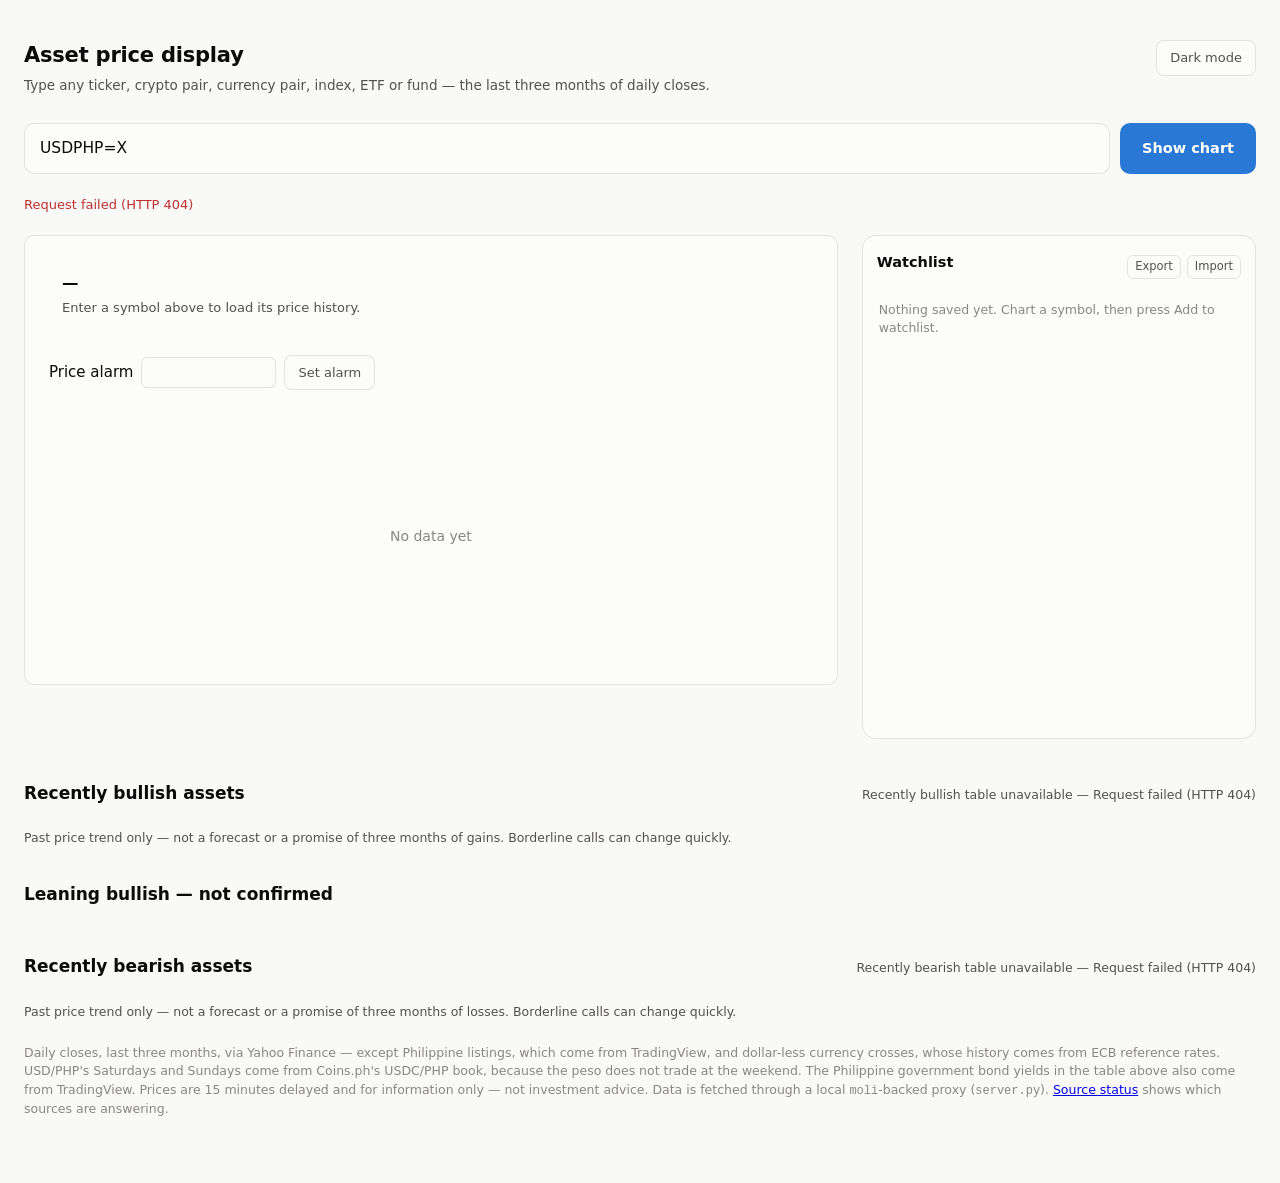
==== commit 80eefcc1: "Publish current project snapshot (2026-11-21) Co-Authored-By: Claude Sonnet 5.5 <noreply@anthropic.c" ====
--- a/index.html
+++ b/index.html
@@ -9,6 +9,7 @@
 <body>
 <div class="wrap">
 
+  <div class="alarm-banner" id="alarmBanner" role="alert" hidden></div>
   <header>
     <div>
       <h1>Asset price display</h1>
@@ -82,12 +83,22 @@
           <span class="stat-value" id="lastVolumeValue">—</span>
           <span class="stat-note" id="lastVolumeNote"></span>
         </p>
+        <!-- Price alarm: a level on the charted asset. Fires once when a live
+             reading crosses it, up or down, and stays armed when another
+             asset is opened. See static/alarms.js. -->
+        <form class="alarm-box" id="alarmBox" hidden>
+          <label for="alarmPrice" class="stat-label">Price alarm</label>
+          <input id="alarmPrice" type="text" inputmode="decimal" autocomplete="off" spellcheck="false" aria-describedby="alarmNote">
+          <button class="ghost-btn" type="submit">Set alarm</button>
+          <span class="stat-note" id="alarmNote" role="status"></span>
+        </form>
         <p class="trend-note" id="trendNote" hidden></p>
         <p class="trend-note quality-note" id="qualityNote" role="status" hidden></p>
         <p class="trend-note" id="outlookNote" hidden></p>
 
         <div class="toggle-row">
           <button class="ghost-btn" id="tableToggle" type="button" aria-pressed="false" hidden>Table view</button>
+          <button class="ghost-btn" id="csvExport" type="button" hidden>Download CSV</button>
         </div>
 
         <div class="plot" id="plot">
@@ -119,7 +130,12 @@
       <section class="watch">
         <div class="watch-head">
           <h2 id="watchHeading">Watchlist</h2>
-          <span class="watch-count" id="watchCount"></span>
+          <div class="watch-io">
+            <span class="watch-count" id="watchCount"></span>
+            <button class="watch-io-btn" id="watchExport" type="button" title="Save watchlist to a JSON file">Export</button>
+            <button class="watch-io-btn" id="watchImport" type="button" title="Load symbols from a saved watchlist file">Import</button>
+            <input id="watchImportFile" type="file" accept=".json,application/json" hidden>
+          </div>
         </div>
 
         <ul class="watch-list" id="watchList" aria-label="Watchlist"></ul>
@@ -128,6 +144,11 @@
           <h3 id="watchChangesTitle">Changes since your last visit</h3>
           <ul id="watchChangeList"></ul>
           <p class="watch-hint" id="watchChangeNote"></p>
+        </section>
+        <section id="alarmSection" aria-labelledby="alarmHeading" hidden>
+          <h3 id="alarmHeading">Price alarms</h3>
+          <ul class="alarm-list" id="alarmList"></ul>
+          <p class="watch-hint">Checked every minute, even while you look at other assets. Saved in this browser.</p>
         </section>
       </section>
     </aside>
@@ -175,6 +196,7 @@
     yields in the table above also come from TradingView. Prices are 15 minutes
     delayed and for information only — not investment advice. Data is fetched
     through a local <code>moli</code>-backed proxy (<code>server.py</code>).
+    <a href="status.html">Source status</a> shows which sources are answering.
   </footer>
 </div>
 
@@ -186,6 +208,7 @@
 <script src="static/compare.js"></script>
 <script src="static/watchlist.js"></script>
 <script src="static/watch-changes.js"></script>
+<script src="static/alarms.js"></script>
 <script src="static/events.js"></script>
 <script src="static/tables.js"></script>
 <script src="static/main.js"></script>
--- a/static/app.css
+++ b/static/app.css
@@ -176,6 +176,9 @@
 }
 .watch-head { display: flex; align-items: baseline; justify-content: space-between; gap: 8px; margin-bottom: 12px; }
 .watch-head h2 { margin: 0; font-size: 14.5px; font-weight: 600; }
+.watch-io { display: inline-flex; align-items: center; gap: 6px; }
+.watch-io-btn { font: inherit; font-size: 11.5px; padding: 2px 7px; border: 1px solid var(--border); border-radius: 6px; background: none; color: var(--text-secondary); cursor: pointer; }
+.watch-io-btn:hover, .watch-io-btn:focus-visible { color: var(--text-primary); border-color: currentColor; }
 .watch-count { color: var(--text-muted); font-size: 12px; font-variant-numeric: tabular-nums; }
 
 .watch-list { list-style: none; margin: 0; padding: 0; max-height: 60vh; overflow-y: auto; }
@@ -435,7 +438,7 @@
 .stat-line .stat-note { color: var(--text-muted); font-size: 11.5px; }
 
 /* ---- table view toggle ---- */
-.toggle-row { display: flex; justify-content: flex-end; margin-top: 4px; }
+.toggle-row { display: flex; justify-content: flex-end; gap: 8px; margin-top: 4px; }
 .toggle-row .ghost-btn { padding: 5px 11px; font-size: 12.5px; }
 
 /* ---- chart ---- */
@@ -638,6 +641,8 @@
 /* ---- recent table: view controls, market status, data marks ---- */
 .table-controls { display: flex; flex-wrap: wrap; align-items: center; gap: 8px 14px; padding: 8px 13px; font-size: 12.5px; color: var(--text-secondary); }
 .table-controls select, .table-controls input[type="search"] { font: inherit; padding: 3px 6px; border: 1px solid var(--border, currentColor); border-radius: 6px; background: var(--surface-1); color: inherit; }
+.table-controls .check-filter { display: inline-flex; align-items: center; gap: 5px; cursor: pointer; user-select: none; }
+.table-controls .check-filter input { margin: 0; accent-color: var(--delta-up); }
 .table-controls .ghost { font: inherit; background: none; border: 1px solid currentColor; border-radius: 6px; padding: 2px 8px; color: inherit; cursor: pointer; }
 .table-controls .ghost[hidden] { display: none; }
 .view-count { margin-left: auto; }
@@ -664,3 +669,16 @@
 .compare-panel summary { cursor: pointer; }
 .compare-panel svg { display: block; width: 100%; height: auto; }
 .compare-peer { stroke: var(--text-primary); stroke-dasharray: 7 4; }
+
+/* ---- price alarms ---- */
+.alarm-box { display: flex; flex-wrap: wrap; align-items: center; gap: 8px; margin: 8px 0 2px; }
+.alarm-box input { font: inherit; width: 9em; padding: 3px 7px; border: 1px solid var(--border); border-radius: 6px; background: var(--surface-1); color: inherit; }
+#alarmSection { border-top: 1px solid var(--border); margin-top: 12px; padding-top: 12px; }
+#alarmSection h3 { font-size: 14px; margin: 0 0 6px; }
+.alarm-list { list-style: none; margin: 0; padding: 0; }
+.alarm-row { display: flex; align-items: center; gap: 8px; padding: 4px 0; font-size: 12.5px; }
+.alarm-row .alarm-what { flex: 1; color: var(--text-secondary); font-variant-numeric: tabular-nums; }
+.alarm-row.is-fired .alarm-what { color: var(--text-primary); font-weight: 600; }
+.alarm-open { font: inherit; font-weight: 600; background: none; border: 0; padding: 0; color: inherit; cursor: pointer; text-decoration: underline; }
+.alarm-banner { position: sticky; top: 0; z-index: 50; }
+.alarm-ring { margin: 0 0 6px; padding: 10px 14px; border-radius: 8px; border: 1px solid #c9a227; background: #fff4cc; color: #3a2e00; font-weight: 600; display: flex; align-items: center; justify-content: space-between; gap: 12px; }
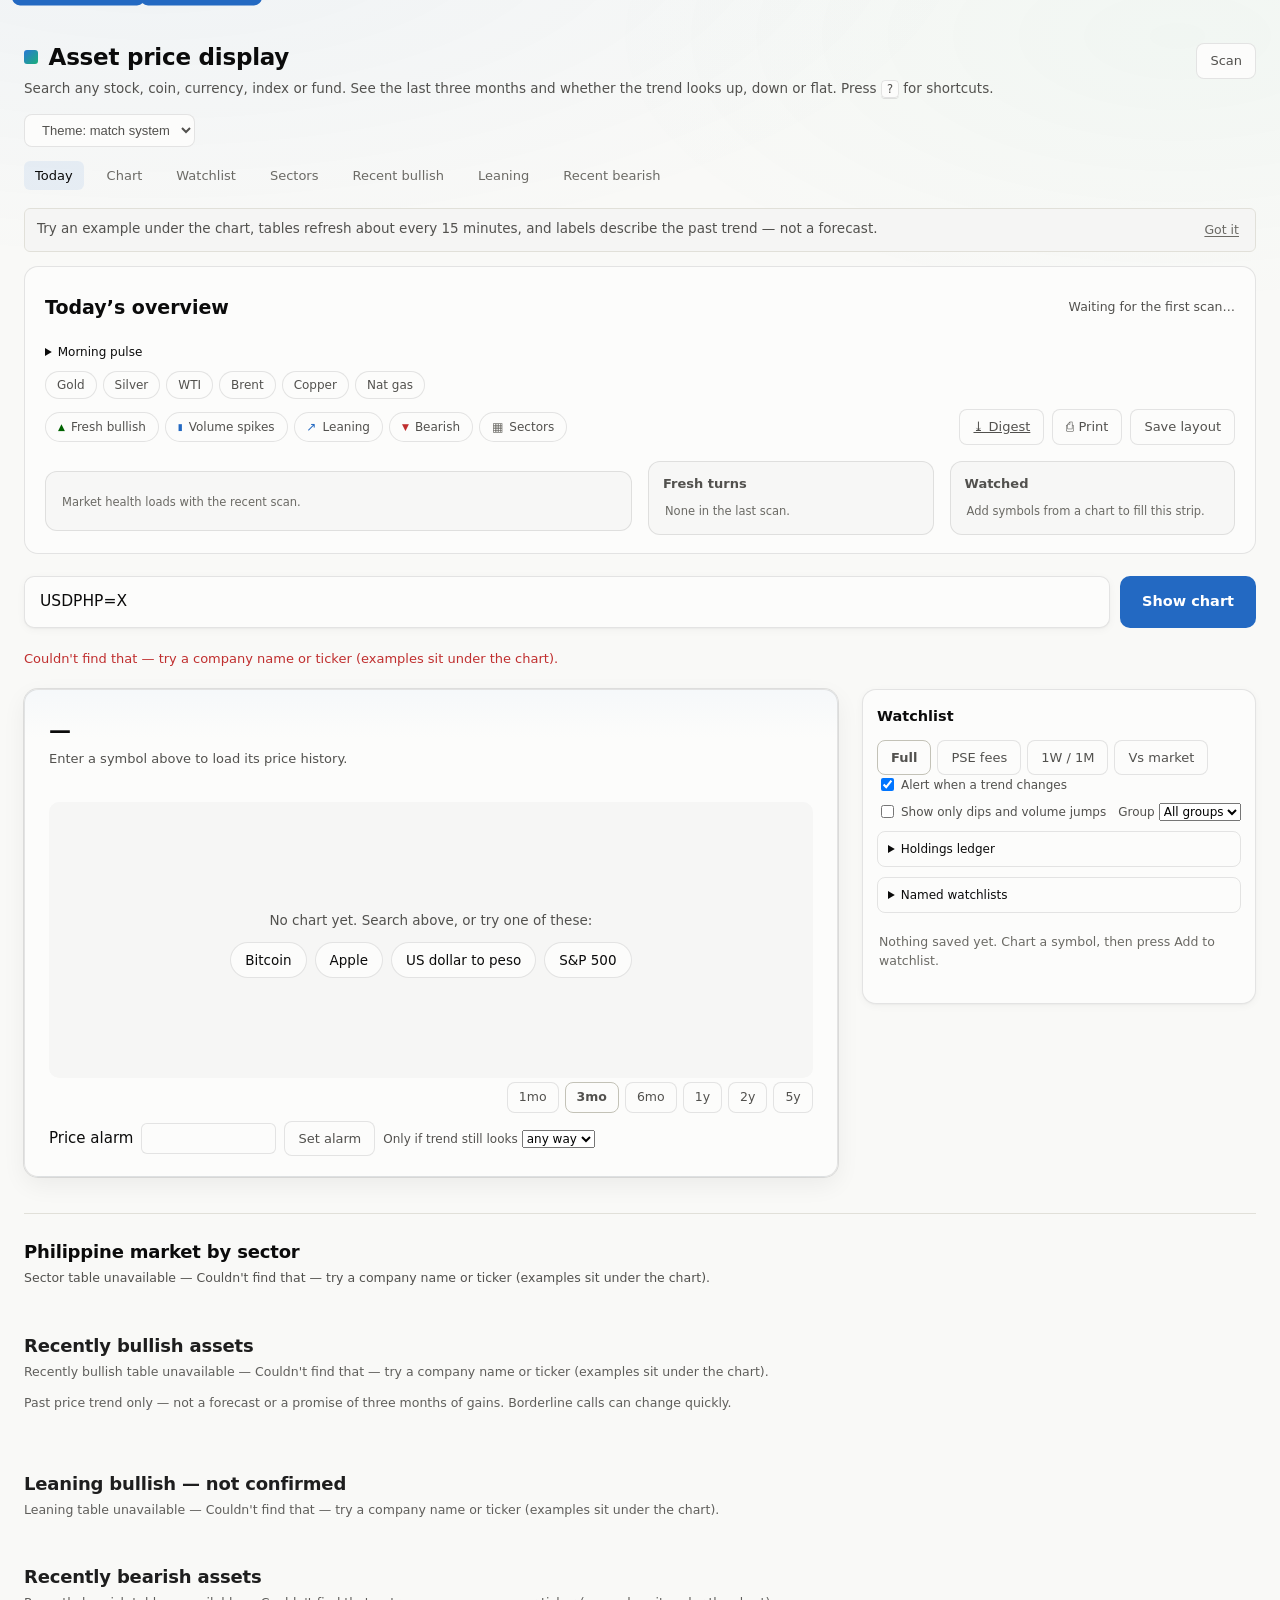
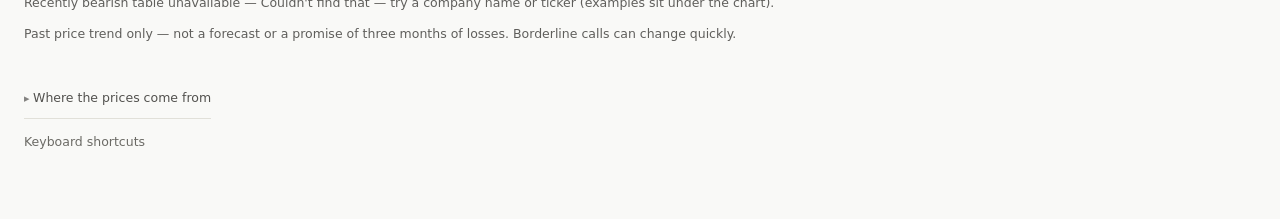
==== commit e22372eb: "Publish current project snapshot (2026-11-26) Co-Authored-By: Claude Sonnet 5.5 <noreply@anthropic.c" ====
--- a/index.html
+++ b/index.html
@@ -1,28 +1,107 @@
 <!DOCTYPE html>
-<html lang="en" data-theme="light">
+<html lang="en">
 <head>
 <meta charset="utf-8">
 <meta name="viewport" content="width=device-width, initial-scale=1">
+<meta name="apple-mobile-web-app-capable" content="yes">
+<meta name="apple-mobile-web-app-title" content="Asset Trends">
+<meta name="theme-color" content="#f9f9f7" media="(prefers-color-scheme: light)">
+<meta name="theme-color" content="#0d0d0d" media="(prefers-color-scheme: dark)">
 <title>Asset price display — last 3 months</title>
+<link rel="manifest" href="static/manifest.webmanifest">
+<link rel="icon" type="image/svg+xml" href="static/icon.svg">
+<link rel="apple-touch-icon" sizes="180x180" href="static/apple-touch-icon.png">
 <link rel="stylesheet" href="static/app.css">
+<script>
+  /* Theme before first paint, so a dark-mode reader gets no white flash.
+     Same key and rule as initTheme in static/events.js: "light" or "dark"
+     is the reader's pick; no key (or "system") follows the computer. */
+  (function () {
+    var saved = null;
+    try { saved = localStorage.getItem("apd-theme"); } catch (e) {}
+    var dark = (saved === "light" || saved === "dark") ? saved === "dark" : window.matchMedia("(prefers-color-scheme: dark)").matches;
+    document.documentElement.setAttribute("data-theme", dark ? "dark" : "light");
+  })();
+</script>
 </head>
 <body>
+<div class="skip-links">
+  <a class="skip-link" href="#form">Skip to search</a>
+  <a class="skip-link" href="#plot">Skip to chart</a>
+</div>
 <div class="wrap">
 
   <div class="alarm-banner" id="alarmBanner" role="alert" hidden></div>
+  <p class="server-banner" id="serverBanner" role="alert" hidden></p>
   <header>
     <div>
       <h1>Asset price display</h1>
-      <p class="sub">Type any ticker, crypto pair, currency pair, index, ETF or fund — the last three months of daily closes.</p>
-    </div>
-    <button class="ghost-btn" id="theme" type="button" aria-pressed="false">Dark mode</button>
+      <p class="sub">Search any stock, coin, currency, index or fund. See the last three months and whether the trend looks up, down or flat. Press <kbd>?</kbd> for shortcuts.</p>
+    </div>
+    <button class="ghost-btn" id="modeToggle" type="button" aria-pressed="false" title="Scan mode hides chart fold-outs">Scan</button>
+    <select class="ghost-btn theme-pick" id="theme" aria-label="Colour theme" title="Match system follows your computer's light or dark setting">
+      <option value="system">Theme: match system</option>
+      <option value="light">Theme: light</option>
+      <option value="dark">Theme: dark</option>
+    </select>
   </header>
+  <nav class="section-nav" id="sectionNav" aria-label="Page sections">
+    <a href="#morningDesk">Today</a>
+    <a href="#chartTop">Chart</a>
+    <a href="#watchHeading">Watchlist</a>
+    <a href="#sectorHeading">Sectors</a>
+    <a href="#recentHeading">Recent bullish</a>
+    <a href="#leaningHeading">Leaning</a>
+    <a href="#bearishHeading">Recent bearish</a>
+  </nav>
+
+  <aside class="welcome-tip" id="welcomeTip" hidden>
+    <p>Try an example under the chart, tables refresh about every 15 minutes, and labels describe the past trend — not a forecast.</p>
+    <button type="button" id="welcomeDismiss">Got it</button>
+  </aside>
+
+  <!-- Morning triage: health → fresh turns → watched. Descriptive only. -->
+  <section class="morning-desk" id="morningDesk" aria-labelledby="morningHeading" hidden>
+    <div class="morning-head">
+      <h2 id="morningHeading">Today’s overview</h2>
+      <p class="leaders-note" id="triageSummary"></p>
+    </div>
+    <div class="morning-ribbon" id="morningRibbon" hidden></div>
+    <details class="morning-pulse-fold" id="morningPulseFold" hidden>
+      <summary>Morning pulse</summary>
+      <ul class="morning-pulse" id="morningPulse"></ul>
+    </details>
+    <p class="overnight-gap" id="overnightGap" hidden></p>
+    <div class="rates-strip" id="ratesStrip" role="group" aria-label="Peso cash rates" hidden></div>
+    <div class="commodity-shelf" id="commodityShelf" role="group" aria-label="Commodity shortcuts" hidden></div>
+    <div class="staleness-strip" id="stalenessStrip" hidden></div>
+    <p class="yield-curve-chip" id="yieldCurveChip" hidden></p>
+    <p class="yield-curve-chip" id="phUstSpreadChip" hidden></p>
+    <div class="desk-toolbar">
+      <div class="sweep-presets" id="sweepPresets" role="group" aria-label="Sweep shortcuts"></div>
+      <div class="desk-tools">
+        <p class="packet-stamp" id="packetStamp" hidden></p>
+        <p class="packet-diff" id="packetDiff" hidden></p>
+        <a class="ghost-btn digest-text-link" id="digestTextLink" href="/api/digest?format=text" download="digest.txt" title="Download digest text" aria-label="Download digest text" hidden>⤓ Digest</a>
+        <button type="button" class="ghost-btn" id="shareBriefBtn" title="Print a one-page brief" aria-label="Print brief">⎙ Print</button>
+        <div class="layout-controls" id="layoutControls" role="group" aria-label="Saved layouts"></div>
+      </div>
+    </div>
+    <div id="remindersBox" class="reminders-box" hidden></div>
+    <div class="morning-grid">
+      <div id="triageHealth" class="health triage-health"></div>
+      <div id="triageTurns"></div>
+      <div id="triageWatch"></div>
+      <div id="triageCompares"></div>
+      <div id="againstStrip"></div>
+    </div>
+  </section>
 
   <div class="layout">
     <form class="search-row" id="form" role="search" autocomplete="off">
         <div class="combo">
           <input id="symbol" name="symbol" type="text" spellcheck="false"
-                 placeholder="e.g. AAPL, BTC-USD, PSE:TEL, EURUSD=X, ^GSPC, SPY, ZB"
+                 placeholder="Search a name or symbol — e.g. Apple, Bitcoin, Jollibee, AAPL, BTC-USD"
                  aria-label="Asset symbol or name"
                   role="combobox" aria-autocomplete="list" aria-expanded="false" aria-controls="suggestions">
           <ul class="suggestions" id="suggestions" role="listbox" aria-label="Matching assets" hidden></ul>
@@ -32,11 +111,23 @@
 
       <p class="status" id="status" role="status" aria-live="polite"></p>
 
-      <main class="card">
+      <main class="card" id="chartTop">
+        <div class="six-pack-wrap" id="sixPackWrap" hidden>
+          <div class="six-pack" id="sixPack" aria-label="Pinned six-pack"></div>
+          <div class="six-pack-nav" id="sixPackNav" hidden>
+            <button type="button" class="ghost-btn" id="sixPackPrev" aria-label="Previous six-pack page">←</button>
+            <span id="sixPackPageLabel"></span>
+            <button type="button" class="ghost-btn" id="sixPackNext" aria-label="Next six-pack page">→</button>
+          </div>
+        </div>
         <div class="card-head">
           <div>
             <h2 class="asset-name" id="assetName">—</h2>
             <p class="asset-meta" id="assetMeta">Enter a symbol above to load its price history.</p>
+            <details class="asset-about" id="assetAbout" hidden>
+              <summary>About this price</summary>
+              <p id="assetAboutBody"></p>
+            </details>
           </div>
           <div class="card-actions">
             <!-- Acts on the charted asset, not on typed text: the payload's own
@@ -46,6 +137,8 @@
                     aria-label="Add or remove the charted asset from the watchlist">
               <span class="watch-glyph" id="watchGlyph" aria-hidden="true">☆</span><span id="watchToggleLabel">Add to watchlist</span>
             </button>
+            <button class="ghost-btn" id="sixPackPin" type="button" hidden title="Pin this asset to the strip at the top">Pin to top</button>
+            <button class="ghost-btn" id="journalBtn" type="button" hidden title="Copy a plain journal line">Journal</button>
             <span class="trend" id="trendBadge" hidden>
               <span class="trend-glyph" id="trendGlyph" aria-hidden="true"></span>
               <span class="trend-label" id="trendLabel"></span>
@@ -53,92 +146,203 @@
             </span>
           </div>
         </div>
+        <p class="digest-line" id="chartDigestLine" hidden></p>
 
         <p class="hero" id="hero" hidden>—</p>
         <p class="hero-delta" id="heroDelta" hidden></p>
-        <!-- The one number about the *next* three months: a 0-1 probability of
-             profit, printed as a plain figure. It is not the badge in another
-              form: a chart-based model estimate -- see `drawProfitOdds`.
-              Hidden when the series cannot support an estimate. -->
-        <p class="stat-line" id="profitOdds" hidden>
-          <span class="stat-label">3-month profit odds</span>
-          <span class="stat-value" id="profitOddsValue">—</span>
-          <span class="stat-note" id="profitOddsNote"></span>
-        </p>
-        <!-- The smallest cheque that buys the stock. PSE only: the board lot is
-             the exchange's own rule, so nothing else has a minimum investment to
-             report and the readout is left out of the DOM for those symbols. -->
-        <p class="stat-line" id="minInvest" hidden>
-          <span class="stat-label">Min. investment</span>
-          <span class="stat-value" id="minInvestValue">—</span>
-          <span class="stat-note" id="minInvestNote"></span>
-        </p>
-        <!-- How much money changed hands on the last trading day the chart
-             draws -- close times volume on the newest bar, in pesos. A PSE
-             readout only (the bars come from TradingView, which is the one
-             source here that ships volume alongside the price), and left out
-             of the DOM for an index, which has no volume to report. -->
-        <p class="stat-line" id="lastVolume" hidden>
-          <span class="stat-label">Trading volume</span>
-          <span class="stat-value" id="lastVolumeValue">—</span>
-          <span class="stat-note" id="lastVolumeNote"></span>
-        </p>
-        <!-- Price alarm: a level on the charted asset. Fires once when a live
-             reading crosses it, up or down, and stays armed when another
-             asset is opened. See static/alarms.js. -->
+        <p class="hero-fees" id="heroFees" hidden></p>
+        <details class="buy-planner" id="buyPlanner" hidden>
+          <summary>Cash buy planner (PSE)</summary>
+          <div id="buyPlannerBody" class="buy-planner-body"></div>
+        </details>
+        <p class="t2-line" id="t2Calendar" hidden></p>
+        <p class="chart-in-words" id="chartInWords" hidden></p>
+        <div class="filings-strip" id="filingsStrip" hidden></div>
+        <p class="thin-book-note" id="thinBookNote" hidden></p>
+        <p class="plain-reading" id="plainNote" hidden></p>
+        <p class="pse-edge-line"><a id="pseEdgeLink" hidden></a></p>
+
+        <!-- Chart directly under the price; extras sit in fold-outs below. -->
+        <div class="plot" id="plot">
+          <div class="empty-plot" id="emptyPlot">
+            <span class="empty-text">No chart yet. Search above, or try one of these:</span>
+            <span class="example-chips">
+              <button type="button" class="example-chip" data-example="BTC-USD">Bitcoin</button>
+              <button type="button" class="example-chip" data-example="AAPL">Apple</button>
+              <button type="button" class="example-chip" data-example="USDPHP=X">US dollar to peso</button>
+              <button type="button" class="example-chip" data-example="^GSPC">S&amp;P 500</button>
+            </span>
+          </div>
+        </div>
+
+        <div class="table-wrap" id="tableWrap" hidden></div>
+        <!-- The past year's labels, one slice per bar (static/labelstrip.js). -->
+        <div class="label-history" id="labelHistory" hidden></div>
+        <!-- Ex-dividend dates for PSE names (static/dividends.js). -->
+        <p class="dividend-note" id="dividendNote" hidden></p>
+
+        <div class="toggle-row">
+          <button class="ghost-btn" id="tableToggle" type="button" aria-pressed="false" hidden>Table view</button>
+          <button class="ghost-btn" id="csvExport" type="button" hidden>Download CSV</button>
+          <button class="ghost-btn" id="pesoToggle" type="button" aria-pressed="false" hidden>Show in pesos</button>
+          <span class="range-chips" id="rangeChips" role="group" aria-label="Chart window"></span>
+        </div>
+        <form class="reminder-form" id="reminderForm" hidden>
+          <label class="stat-label" for="reminderDate">Local reminder</label>
+          <input id="reminderDate" type="date" required>
+          <input id="reminderNote" type="text" maxlength="120" placeholder="ex-date, UITF hop, COL cutoff…" autocomplete="off">
+          <button class="ghost-btn" type="submit">Save</button>
+        </form>
+
+        <details class="more-numbers" id="moreNumbers">
+          <summary>More numbers</summary>
+          <p class="quick-stats" id="quickStats" hidden></p>
+          <!-- Chart-based 0–1 profit estimate for the next three months; not the badge. -->
+          <p class="stat-line" id="profitOdds" hidden>
+            <span class="stat-label">Chance of a gain in 3 months</span>
+            <span class="stat-value" id="profitOddsValue">—</span>
+            <span class="stat-note" id="profitOddsNote"></span>
+          </p>
+          <p class="stat-note profit-odds-aside" id="profitOddsAside" hidden>
+            Separate from the badge above — a model estimate, not a forecast.
+          </p>
+          <p class="stat-line" id="benchLine" hidden>
+            <span class="stat-label">Against its market</span>
+            <span class="stat-value">—</span>
+            <span class="stat-note"></span>
+            <button class="ghost-btn bench-open" type="button">Compare</button>
+          </p>
+          <p class="stat-line" id="beatCash" hidden>
+            <span class="stat-label">Against cash</span>
+            <span class="stat-value" id="beatCashValue">—</span>
+            <span class="stat-note" id="beatCashNote"></span>
+          </p>
+          <p class="stat-line" id="minInvest" hidden>
+            <span class="stat-label">Min. investment</span>
+            <span class="stat-value" id="minInvestValue">—</span>
+            <span class="stat-note" id="minInvestNote"></span>
+          </p>
+          <p class="stat-line" id="pseFees" hidden>
+            <span class="stat-label">Fees, one lot</span>
+            <span class="stat-value" id="pseFeesValue">—</span>
+            <span class="stat-note" id="pseFeesNote"></span>
+          </p>
+          <p class="stat-line" id="lastVolume" hidden>
+            <span class="stat-label">Trading volume</span>
+            <span class="stat-value" id="lastVolumeValue">—</span>
+            <span class="stat-note" id="lastVolumeNote"></span>
+          </p>
+        </details>
+        <!-- Price alarm: fires once when a live reading crosses the level. -->
         <form class="alarm-box" id="alarmBox" hidden>
           <label for="alarmPrice" class="stat-label">Price alarm</label>
           <input id="alarmPrice" type="text" inputmode="decimal" autocomplete="off" spellcheck="false" aria-describedby="alarmNote">
           <button class="ghost-btn" type="submit">Set alarm</button>
+          <label class="alarm-need-label" title="Fire only while the chart’s trend still looks this way. Not a forecast.">
+            Only if trend still looks
+            <select id="alarmNeedLabel" aria-label="Only fire while trend still looks this way">
+              <option value="">any way</option>
+              <option value="bullish">up</option>
+              <option value="bearish">down</option>
+            </select>
+          </label>
           <span class="stat-note" id="alarmNote" role="status"></span>
+          <div id="alarmShortcuts" class="alarm-shortcuts" hidden></div>
         </form>
-        <p class="trend-note" id="trendNote" hidden></p>
+        <p class="trend-note halt-note" id="haltNote" role="status" hidden></p>
         <p class="trend-note quality-note" id="qualityNote" role="status" hidden></p>
-        <p class="trend-note" id="outlookNote" hidden></p>
-
-        <div class="toggle-row">
-          <button class="ghost-btn" id="tableToggle" type="button" aria-pressed="false" hidden>Table view</button>
-          <button class="ghost-btn" id="csvExport" type="button" hidden>Download CSV</button>
-        </div>
-
-        <div class="plot" id="plot">
-          <div class="empty-plot" id="emptyPlot">No data yet</div>
-        </div>
-
-        <div class="table-wrap" id="tableWrap" hidden></div>
-        <section id="comparePanel" class="compare-panel" aria-labelledby="compareHeading" hidden>
-          <h3 id="compareHeading">Compare two assets</h3>
+        <details class="why-notes" id="whyNotes">
+          <summary>Why this label</summary>
+          <p class="trend-note" id="trendNote" hidden></p>
+          <p class="trend-note" id="outlookNote" hidden></p>
+          <p class="trend-note chance-note" id="chanceNote" hidden></p>
+        </details>
+        <details id="comparePanel" class="compare-panel" hidden>
+          <summary id="compareHeading">Compare with other assets</summary>
           <form id="compareForm" class="compare-form">
-            <label for="compareSymbol">Second symbol</label>
+            <label for="compareSymbol">Add a symbol</label>
             <div class="combo">
               <input id="compareSymbol" type="text" placeholder="Name or symbol, e.g. CHFPHP" required spellcheck="false" autocomplete="off"
                      role="combobox" aria-autocomplete="list" aria-expanded="false" aria-controls="compareSuggestions">
               <ul class="suggestions" id="compareSuggestions" role="listbox" aria-label="Matching comparison assets" hidden></ul>
             </div>
-            <button class="ghost-btn" type="submit">Compare</button>
-            <button class="ghost-btn" id="compareClear" type="button" hidden>Clear</button>
+            <button class="ghost-btn" type="submit">Add</button>
+            <button class="ghost-btn" id="compareCsv" type="button" hidden>Download CSV</button>
+            <button class="ghost-btn" id="compareClear" type="button" hidden>Clear all</button>
           </form>
+          <div id="comparePresets" class="compare-presets" role="group" aria-label="Benchmark presets"></div>
+          <div id="compareSets" class="compare-sets" role="group" aria-label="Saved compare sets"></div>
           <p id="compareStatus" class="compare-status" role="status"></p>
           <div id="compareOutput" hidden>
+            <ul id="compareLegend" class="compare-legend" aria-label="Lines on the comparison chart. Pick one to make it the baseline."></ul>
             <div id="comparePlot"></div>
             <details><summary>Comparison values by date</summary><div id="compareTable" class="table-wrap" tabindex="0" role="region" aria-label="Comparison values"></div></details>
           </div>
-        </section>
+        </details>
     </main>
 
     <aside class="rail" aria-labelledby="watchHeading">
       <section class="watch">
         <div class="watch-head">
           <h2 id="watchHeading">Watchlist</h2>
-          <div class="watch-io">
+          <div class="watch-head-tools">
             <span class="watch-count" id="watchCount"></span>
-            <button class="watch-io-btn" id="watchExport" type="button" title="Save watchlist to a JSON file">Export</button>
-            <button class="watch-io-btn" id="watchImport" type="button" title="Load symbols from a saved watchlist file">Import</button>
-            <input id="watchImportFile" type="file" accept=".json,application/json" hidden>
-          </div>
-        </div>
+            <details class="watch-io-more" id="watchIoMore">
+              <summary>List options</summary>
+              <div class="watch-io">
+                <button class="watch-io-btn" id="watchView" type="button" aria-pressed="false"
+                        title="Show the watchlist as tiles coloured by each asset's move">Tiles</button>
+                <button class="watch-io-btn" id="watchDensity" type="button" aria-pressed="false"
+                        title="Compact list: price and change only">Compact</button>
+                <button class="watch-io-btn" id="watchExport" type="button" title="Save this list to a file">Save list</button>
+                <button class="watch-io-btn" id="watchExportCsv" type="button" title="Save this list as CSV with fees and turnover">Save CSV</button>
+                <button class="watch-io-btn" id="watchImport" type="button" title="Load symbols from a saved list file">Load list</button>
+                <input id="watchImportFile" type="file" accept=".json,application/json" hidden>
+              </div>
+            </details>
+          </div>
+        </div>
+        <div class="watch-col-presets" id="watchColPresets" role="group" aria-label="Watchlist column presets"></div>
+        <div class="watch-tools">
+          <label class="watch-tool"><input type="checkbox" id="labelFlipToggle" checked> Alert when a trend changes</label>
+          <label class="watch-tool"><input type="checkbox" id="watchInboxToggle"> Show only dips and volume jumps</label>
+          <label class="watch-tool">Group
+            <select id="watchGroupFilter" aria-label="Filter watchlist by group"></select>
+          </label>
+        </div>
+        <div id="watchMetaBox" class="watch-meta" hidden></div>
+        <details class="holdings-box" id="holdingsBox" hidden>
+          <summary>Holdings ledger</summary>
+          <div id="holdingsList"></div>
+          <form id="holdingsForm" class="holdings-form">
+            <input id="holdingsSymbol" type="text" placeholder="Symbol (defaults to chart)" spellcheck="false" autocomplete="off">
+            <input id="holdingsShares" type="text" inputmode="decimal" placeholder="Shares" required>
+            <input id="holdingsCost" type="text" inputmode="decimal" placeholder="Avg cost" required>
+            <button class="ghost-btn" type="submit">Add</button>
+          </form>
+        </details>
+        <details class="watch-lists-box" id="watchListsBox" hidden>
+          <summary>Named watchlists</summary>
+          <div id="watchListsNames"></div>
+          <form id="watchListsForm" class="watch-lists-form">
+            <input id="watchListName" type="text" maxlength="32" placeholder="List name" required autocomplete="off">
+            <button class="ghost-btn" type="submit">Save current list</button>
+          </form>
+        </details>
 
         <ul class="watch-list" id="watchList" aria-label="Watchlist"></ul>
+        <p class="watch-stats" id="watchStats" hidden></p>
+        <div class="watch-heat" id="watchHeat" hidden>
+          <div class="heat-periods" role="group" aria-label="Move over">
+            <button type="button" class="heat-period" data-period="1D">1D</button>
+            <button type="button" class="heat-period" data-period="1W">1W</button>
+            <button type="button" class="heat-period" data-period="1M">1M</button>
+            <button type="button" class="heat-period" data-period="3M">3M</button>
+            <button type="button" class="heat-period" data-period="TO" title="Size tiles by 5-day peso turnover">₱ turn</button>
+          </div>
+          <div id="watchHeatGrid"></div>
+          <p class="watch-hint" id="watchHeatNote"></p>
+        </div>
         <p class="watch-hint" id="watchHint"></p>
         <section id="watchChanges" aria-labelledby="watchChangesTitle" hidden>
           <h3 id="watchChangesTitle">Changes since your last visit</h3>
@@ -154,10 +358,20 @@
     </aside>
   </div>
 
+  <!-- The PSEi, All Shares and the six sector indexes: a fixed eight-row
+       table, each row the chart it opens (`sectors.py`). -->
+  <section class="leaders sectors" aria-labelledby="sectorHeading">
+    <div class="leaders-head">
+      <h2 id="sectorHeading">Philippine market by sector</h2>
+      <p class="leaders-note" id="sectorNote">Loading… the first scan can take about half a minute.</p>
+    </div>
+    <div id="sectorGrid"></div>
+  </section>
+
   <section class="leaders recent" aria-labelledby="recentHeading">
     <div class="leaders-head">
       <h2 id="recentHeading">Recently bullish assets</h2>
-      <p class="leaders-note" id="recentNote"></p>
+      <p class="leaders-note" id="recentNote">Loading… the first scan can take about half a minute.</p>
     </div>
     <!-- Every market the page follows, in one list: Ondo stocks and ETFs, Ondo's
          intelligent portfolios, Philippine stocks, crypto, Treasury futures,
@@ -165,6 +379,9 @@
          Philippine table alone applies to all of them, so it sits here now. -->
     <p class="leaders-note">Past price trend only — not a forecast or a promise of
       three months of gains. Borderline calls can change quickly.</p>
+    <!-- Market health: what share of every name each market judged carries
+         each label right now. Counts of verdicts, not of table rows. -->
+    <div class="health" id="recentHealth" hidden></div>
     <div class="market-status" id="recentStatus" aria-label="Data status by market" hidden></div>
     <div id="recentGrid"></div>
   </section>
@@ -172,7 +389,7 @@
   <section class="leaders recent leaning" aria-labelledby="leaningHeading">
     <div class="leaders-head">
       <h2 id="leaningHeading">Leaning bullish — not confirmed</h2>
-      <p class="leaders-note" id="leaningNote"></p>
+      <p class="leaders-note" id="leaningNote">Loading… the first scan can take about half a minute.</p>
     </div>
     <div id="leaningGrid"></div>
   </section>
@@ -180,7 +397,7 @@
   <section class="leaders recent bearish" aria-labelledby="bearishHeading">
     <div class="leaders-head">
       <h2 id="bearishHeading">Recently bearish assets</h2>
-      <p class="leaders-note" id="bearishNote"></p>
+      <p class="leaders-note" id="bearishNote">Loading… the first scan can take about half a minute.</p>
     </div>
     <p class="leaders-note">Past price trend only — not a forecast or a promise of
       three months of losses. Borderline calls can change quickly.</p>
@@ -188,27 +405,52 @@
   </section>
 
   <footer>
-    Daily closes, last three months, via Yahoo Finance — except Philippine
-    listings, which come from TradingView, and dollar-less currency crosses,
-    whose history comes from ECB reference rates. USD/PHP's Saturdays and
-    Sundays come from Coins.ph's USDC/PHP book, because the peso does not trade
-    at the weekend. The Philippine government bond
-    yields in the table above also come from TradingView. Prices are 15 minutes
-    delayed and for information only — not investment advice. Data is fetched
-    through a local <code>moli</code>-backed proxy (<code>server.py</code>).
-    <a href="status.html">Source status</a> shows which sources are answering.
+    <details class="sources-fold">
+      <summary>Where the prices come from</summary>
+      <p>Daily closes for the last three months. Most names come from Yahoo Finance;
+        Philippine listings and government bond yields come from TradingView;
+        dollar-less currency crosses use ECB reference rates; USD/PHP weekends
+        use Coins.ph. Prices are about 15 minutes delayed and for information
+        only — not investment advice. A small program on this computer fetches
+        the data. <a href="status.html">Source status</a> shows which sources
+        are answering.</p>
+    </details>
+    <details class="kbd-help" id="kbdHelp">
+      <summary>Keyboard shortcuts</summary>
+      <ul>
+        <li><kbd>/</kbd> focus search</li>
+        <li><kbd>j</kbd> / <kbd>k</kbd> next or previous table row</li>
+        <li><kbd>w</kbd> add or remove from watchlist</li>
+        <li><kbd>t</kbd> table view</li>
+        <li><kbd>?</kbd> open this list</li>
+      </ul>
+    </details>
   </footer>
 </div>
+<button type="button" class="to-top" id="toTop" hidden title="Back to top" aria-label="Back to top">↑</button>
 
 <script src="static/core.js"></script>
 <script src="static/asset-search.js"></script>
+<script src="static/psefees.js"></script>
 <script src="static/page.js"></script>
 <script src="static/verdict.js"></script>
 <script src="static/chart.js"></script>
+<script src="static/labelstrip.js"></script>
+<script src="static/dividends.js"></script>
+<script src="export/trend.js"></script>
 <script src="static/compare.js"></script>
+<script src="static/peso.js"></script>
+<script src="static/benchmark.js"></script>
 <script src="static/watchlist.js"></script>
+<script src="static/heatmap.js"></script>
 <script src="static/watch-changes.js"></script>
 <script src="static/alarms.js"></script>
+<script src="static/glance.js"></script>
+<script src="static/desk.js"></script>
+<script src="static/deskextras.js"></script>
+<script src="static/desksuggest.js"></script>
+<script src="static/deskpack.js"></script>
+<script src="static/rates.js"></script>
 <script src="static/events.js"></script>
 <script src="static/tables.js"></script>
 <script src="static/main.js"></script>
--- a/static/app.css
+++ b/static/app.css
@@ -8,11 +8,18 @@
   --surface-1:       #fcfcfb;
   --text-primary:    #0b0b0b;
   --text-secondary:  #52514e;
-  --text-muted:      #898781;
+  --text-muted:      #6b6a65;   /* was #898781 (3.4:1); this clears AA, 5.1:1 */
   --gridline:        #e1e0d9;
   --axis:            #c3c2b7;
   --border:          rgba(11, 11, 11, 0.10);
   --series-1:        #2a78d6;   /* slot 1, blue */
+  /* The comparison chart's other lines: categorical slots 2-5 and 7 (green
+     and red mean up and down here). Validated light + dark 2026-11-23. */
+  --series-2:        #eb6834;
+  --series-3:        #1baf7a;
+  --series-4:        #eda100;
+  --series-5:        #e87ba4;
+  --series-6:        #6250d6;
   --delta-up:        #006300;
   --delta-down:      #c02f2f;   /* one step darker than the palette's red:
                                    the bullish/bearish pill tints its own
@@ -27,6 +34,17 @@
   --lean-up:         #2a7134;
   --lean-down:       #a8413c;
   --focus-ring:      #2a78d6;
+  /* Solid accent for filled buttons: white text on it measures 5.4:1. */
+  --accent-solid:    #2369c2;
+  --accent-solid-hover: #1d5fb3;
+  --row-hover:       color-mix(in srgb, var(--series-1) 7%, transparent);
+  --row-zebra:       color-mix(in srgb, var(--text-primary) 2.5%, transparent);
+  --shadow-card:     0 1px 2px rgb(0 0 0 / 0.04), 0 2px 8px rgb(0 0 0 / 0.04);
+  --shadow-pop:      0 8px 24px rgb(0 0 0 / 0.12);
+  /* Spacing and radius scale. */
+  --sp-1: 4px; --sp-2: 8px; --sp-3: 12px; --sp-4: 16px; --sp-5: 24px; --sp-6: 32px;
+  --radius-sm: 6px; --radius-md: 10px; --radius-lg: 14px;
+  --ease: 0.14s ease;
 }
 @media (prefers-color-scheme: dark) {
   :root:where(:not([data-theme="light"])) {
@@ -40,11 +58,22 @@
     --axis:           #383835;
     --border:         rgba(255, 255, 255, 0.10);
     --series-1:       #3987e5;
+    --series-2:       #d95926;
+    --series-3:       #199e70;
+    --series-4:       #c98500;
+    --series-5:       #d55181;
+    --series-6:       #9085e9;
     --delta-up:       #0ca30c;
     --delta-down:     #e66767;
     --lean-up:        #57c463;
     --lean-down:      #ef8f88;
     --focus-ring:     #3987e5;
+    --accent-solid:   #2a6fd0;
+    --accent-solid-hover: #2369c2;
+    --row-zebra:      color-mix(in srgb, var(--text-primary) 3%, transparent);
+    --row-hover:      color-mix(in srgb, var(--series-1) 14%, transparent);
+    --shadow-card:    0 1px 2px rgb(0 0 0 / 0.5);
+    --shadow-pop:     0 10px 30px rgb(0 0 0 / 0.55);
   }
 }
 :root[data-theme="dark"] {
@@ -58,25 +87,81 @@
   --axis:           #383835;
   --border:         rgba(255, 255, 255, 0.10);
   --series-1:       #3987e5;
+  --series-2:       #d95926;
+  --series-3:       #199e70;
+  --series-4:       #c98500;
+  --series-5:       #d55181;
+  --series-6:       #9085e9;
   --delta-up:       #0ca30c;
   --delta-down:     #e66767;
   --lean-up:        #57c463;
   --lean-down:      #ef8f88;
   --focus-ring:     #3987e5;
+  --accent-solid:   #2a6fd0;
+  --accent-solid-hover: #2369c2;
+  --row-zebra:      color-mix(in srgb, var(--text-primary) 3%, transparent);
+  --row-hover:      color-mix(in srgb, var(--series-1) 14%, transparent);
+  --shadow-card:    0 1px 2px rgb(0 0 0 / 0.5);
+  --shadow-pop:     0 10px 30px rgb(0 0 0 / 0.55);
 }
 
 * { box-sizing: border-box; }
+
+/* The soft page wash sits on its own fixed layer. As a fixed body
+   background it repainted the whole window on every scroll step. */
+body::before {
+  content: ""; position: fixed; inset: 0; z-index: -1; pointer-events: none;
+  background:
+    radial-gradient(1200px 480px at 12% -8%, color-mix(in srgb, var(--series-1) 5%, transparent), transparent 70%),
+    radial-gradient(900px 420px at 92% 4%, color-mix(in srgb, var(--series-3) 3.5%, transparent), transparent 65%);
+}
+@media (prefers-color-scheme: dark) {
+  :root:where(:not([data-theme="light"])) body::before {
+    background:
+      radial-gradient(1200px 480px at 12% -8%, color-mix(in srgb, var(--series-1) 4%, transparent), transparent 70%),
+      radial-gradient(900px 420px at 92% 4%, color-mix(in srgb, var(--series-3) 4%, transparent), transparent 65%);
+  }
+}
+:root[data-theme="dark"] body::before {
+  background:
+    radial-gradient(1200px 480px at 12% -8%, color-mix(in srgb, var(--series-1) 4%, transparent), transparent 70%),
+    radial-gradient(900px 420px at 92% 4%, color-mix(in srgb, var(--series-3) 4%, transparent), transparent 65%);
+}
 
 body {
   margin: 0;
   padding: 40px 24px 64px;
   background: var(--page);
   color: var(--text-primary);
-  font-family: system-ui, -apple-system, "Segoe UI", sans-serif;
+  font-family: "Avenir Next", "Segoe UI Variable Text", "Segoe UI", ui-sans-serif,
+               system-ui, sans-serif;
   font-size: 15px;
   line-height: 1.5;
   -webkit-font-smoothing: antialiased;
-}
+  text-rendering: optimizeLegibility;
+  -webkit-text-size-adjust: 100%;
+  overflow-wrap: break-word;
+  font-variant-numeric: tabular-nums;
+}
+/* No page-wide sideways scroll at phone width: wide tables scroll inside
+   their own wrap instead. `clip` rather than `hidden`, so the sticky rail and
+   the alarm banner keep working. */
+html, body { overflow-x: clip; }
+@media (max-width: 640px) {
+  body { padding: 20px 16px 48px; }
+}
+
+/* One focus ring for every control that does not draw its own. Zero
+   specificity, so the per-control rules below still win. */
+:where(button, input, select, textarea, summary, a, [tabindex]):focus-visible {
+  outline: 2px solid var(--focus-ring);
+  outline-offset: 2px;
+}
+:where(button, .tick-btn, .sort-btn, .ghost-btn, .heat-tile, .compare-key) {
+  transition: color var(--ease), background-color var(--ease), border-color var(--ease);
+}
+a { color: var(--series-1); }
+a:hover { text-decoration-thickness: 2px; }
 
 /* 1240, not 1180: the rail widened to fit asset names (see `.layout`), and the
    extra 60px goes to the page so the chart card does not pay for all of it. */
@@ -119,7 +204,11 @@
   padding: 7px 13px; font-size: 13px; cursor: pointer;
   white-space: nowrap;
 }
-.ghost-btn:hover { color: var(--text-primary); border-color: var(--axis); }
+.ghost-btn:hover { color: var(--text-primary); border-color: var(--axis);
+  background: color-mix(in srgb, var(--text-primary) 4%, var(--surface-1)); }
+.ghost-btn:active { background: color-mix(in srgb, var(--text-primary) 8%, var(--surface-1)); }
+.ghost-btn:focus-visible { outline: 2px solid var(--focus-ring); outline-offset: 2px; }
+select.theme-pick { appearance: auto; padding-right: 8px; }
 
 /* ---- search row (one row, above everything it scopes) ---- */
 .search-row { display: flex; gap: 10px; margin-bottom: 8px; }
@@ -130,18 +219,23 @@
   padding: 13px 15px;
   background: var(--surface-1);
   border: 1px solid var(--border);
-  border-radius: 10px;
+  border-radius: var(--radius-md);
   font-size: 15.5px;
-}
+  box-shadow: var(--shadow-card);
+  transition: border-color var(--ease);
+}
+#symbol:hover { border-color: var(--axis); }
 #symbol::placeholder { color: var(--text-muted); }
 #symbol:focus-visible { outline: 2px solid var(--focus-ring); outline-offset: 1px; border-color: var(--focus-ring); }
 
 .go {
-  padding: 13px 22px; border: 0; border-radius: 10px; cursor: pointer;
-  background: var(--series-1); color: #fff; font-weight: 600; font-size: 14.5px;
-}
-.go:hover { filter: brightness(1.08); }
-.go:disabled { opacity: 0.55; cursor: default; filter: none; }
+  padding: 13px 22px; border: 0; border-radius: var(--radius-md); cursor: pointer;
+  background: var(--accent-solid); color: #fff; font-weight: 600; font-size: 14.5px;
+  white-space: nowrap; transition: background-color var(--ease);
+}
+.go:hover { background: var(--accent-solid-hover); }
+.go:focus-visible { outline: 2px solid var(--focus-ring); outline-offset: 2px; }
+.go:disabled { opacity: 0.55; cursor: default; background: var(--accent-solid); }
 
 /* ---- suggestions ---- */
 .suggestions {
@@ -149,7 +243,7 @@
   background: var(--surface-1); border: 1px solid var(--border);
   border-radius: 10px; padding: 5px; margin: 0; list-style: none;
   max-height: 320px; overflow-y: auto;
-  box-shadow: 0 10px 30px rgba(0,0,0,0.13);
+  box-shadow: var(--shadow-pop);
 }
 .suggestions[hidden] { display: none; }
 .suggestions li {
@@ -158,30 +252,57 @@
 }
 .suggestions li[aria-selected="true"] { background: color-mix(in srgb, var(--series-1) 12%, transparent); }
 .suggestions li:hover { background: color-mix(in srgb, var(--text-primary) 6%, transparent); }
+.suggestions li[aria-selected="true"]:hover { background: color-mix(in srgb, var(--series-1) 16%, transparent); }
+.suggestions li[aria-selected="true"] { box-shadow: inset 3px 0 0 var(--series-1); }
 .sug-sym { font-weight: 600; font-size: 13.5px; min-width: 78px; }
 .sug-name { color: var(--text-secondary); font-size: 13px; flex: 1; overflow: hidden; text-overflow: ellipsis; white-space: nowrap; }
 .sug-exch { color: var(--text-muted); font-size: 11.5px; white-space: nowrap; max-width: 40%; overflow: hidden; text-overflow: ellipsis; }
 
 /* ---- watchlist rail ---- */
-/* The box keeps a tall minimum height so it reads as a full rail beside the
-   chart card even when only one or two symbols are saved; the list scrolls
-   once the rows pass the cap. Total stays under the viewport, because the
-   rail is sticky -- a box taller than the screen would have its foot cut off. */
+/* Empty list stays short; a filled list gets a tall rail beside the chart.
+   Layout/style containment keeps quote ticks from reflowing the whole page
+   (Firefox / Chrome guidance 2025–26). Paint is left out so row highlights
+   and focus rings are not clipped. */
 .watch {
   background: var(--surface-1);
   border: 1px solid var(--border);
-  border-radius: 14px;
+  border-radius: var(--radius-lg);
   padding: 16px 14px 12px;
-  min-height: 56vh;
-}
-.watch-head { display: flex; align-items: baseline; justify-content: space-between; gap: 8px; margin-bottom: 12px; }
+  min-height: 0;
+  box-shadow: var(--shadow-card);
+  contain: layout style;
+}
+.watch.is-filled { min-height: min(56vh, 720px); }
+.watch-head { display: flex; align-items: baseline; justify-content: space-between; gap: 8px; margin-bottom: 12px; flex-wrap: wrap; }
 .watch-head h2 { margin: 0; font-size: 14.5px; font-weight: 600; }
+.watch-head-tools { display: flex; align-items: center; gap: 8px; flex-wrap: wrap; justify-content: flex-end; }
 .watch-io { display: inline-flex; align-items: center; gap: 6px; }
 .watch-io-btn { font: inherit; font-size: 11.5px; padding: 2px 7px; border: 1px solid var(--border); border-radius: 6px; background: none; color: var(--text-secondary); cursor: pointer; }
 .watch-io-btn:hover, .watch-io-btn:focus-visible { color: var(--text-primary); border-color: currentColor; }
 .watch-count { color: var(--text-muted); font-size: 12px; font-variant-numeric: tabular-nums; }
 
-.watch-list { list-style: none; margin: 0; padding: 0; max-height: 60vh; overflow-y: auto; }
+.watch-list { list-style: none; margin: 0; padding: 0; }   /* shown in full: no inner scrollbar */
+.watch-list[hidden] { display: none; }
+/* ---- the watchlist as tiles (static/heatmap.js) ---- */
+.watch-heat[hidden] { display: none; }
+.watch-io-btn[aria-pressed="true"] { color: var(--text-primary); border-color: currentColor; }
+.heat-periods { display: flex; gap: 4px; margin-bottom: 8px; }
+.heat-period { font: inherit; font-size: 11.5px; padding: 2px 8px; border: 1px solid var(--border); border-radius: 6px;
+  background: none; color: var(--text-secondary); cursor: pointer; }
+.heat-period[aria-pressed="true"] { color: var(--text-primary); border-color: currentColor; font-weight: 600; }
+.heat-period:focus-visible, .heat-tile:focus-visible { outline: 2px solid var(--focus-ring); outline-offset: 2px; }
+.heat-group { margin: 10px 0 5px; font-size: 11.5px; font-weight: 600; color: var(--text-secondary); }
+.heat-grid { display: grid; grid-template-columns: repeat(auto-fill, minmax(96px, 1fr)); gap: 4px; }
+.heat-tile { position: relative; display: flex; flex-direction: column; align-items: flex-start; gap: 2px; min-width: 0;
+  font: inherit; text-align: left; padding: 7px 8px; border-radius: 6px; cursor: pointer;
+  border: 1px solid var(--border); color: var(--text-primary); background: var(--surface-1); }
+.heat-tile.up { background: color-mix(in srgb, var(--delta-up) var(--heat, 10%), var(--surface-1)); }
+.heat-tile.down { background: color-mix(in srgb, var(--delta-down) var(--heat, 10%), var(--surface-1)); }
+.heat-tile.is-active { border-color: var(--text-primary); }
+.heat-tile:hover { border-color: var(--axis); }
+.heat-period:hover { color: var(--text-primary); border-color: var(--axis); }
+.heat-sym { font-size: 12px; font-weight: 600; max-width: 100%; overflow: hidden; text-overflow: ellipsis; white-space: nowrap; }
+.heat-val { font-size: 12px; font-variant-numeric: tabular-nums; }
 #watchChanges { border-top: 1px solid var(--border); margin-top: 12px; padding-top: 12px; }
 #watchChanges h3 { font-size: 14px; margin: 0; }
 #watchChangeList { padding-left: 1.3em; font-size: 13px; max-height: 20vh; overflow-y: auto; }
@@ -190,7 +311,10 @@
   display: flex; align-items: center; gap: 8px;
   border-radius: 9px; padding: 2px 2px 2px 0;
 }
-.watch-item:hover { background: color-mix(in srgb, var(--text-primary) 5%, transparent); }
+.watch-list .watch-item + .watch-item {
+  box-shadow: inset 0 1px 0 color-mix(in srgb, var(--gridline) 70%, transparent);
+}
+.watch-item:hover { background: color-mix(in srgb, var(--text-primary) 4%, transparent); }
 /* The row whose asset is the chart on screen. A 12% tint alone was too quiet
    to find in a rail of fourteen rows -- it read as a hover that had stuck --
    so the state is carried by a shape as well as a colour: an inset accent bar
@@ -300,10 +424,20 @@
 .watch-chg { font-size: 11.5px; font-weight: 600; font-variant-numeric: tabular-nums; color: var(--text-secondary); white-space: nowrap; }
 .watch-chg.up { color: var(--delta-up); }
 .watch-chg.down { color: var(--delta-down); }
+.watch-sub { align-items: center; }
+.watch-right { display: inline-flex; align-items: center; gap: 7px; flex: none; }
+.watch-spark { display: block; overflow: visible; vertical-align: middle; }
 /* The chart's 3-month profit odds, in the rail: the same number the stat-line
    under the price prints, from the same payload, so a row and the chart it
    opens cannot disagree. Sized as a footnote, not a second hero, and given
    its own line so it is never read as part of the percentage beside it. */
+.watch-periods {
+  display: flex; gap: 8px; flex-wrap: wrap;
+  font-size: 11px; color: var(--text-muted); white-space: nowrap;
+}
+.watch-period-val { font-weight: 600; font-variant-numeric: tabular-nums; }
+.watch-period-val.up { color: var(--delta-up); }
+.watch-period-val.down { color: var(--delta-down); }
 .watch-odds {
   display: flex; align-items: baseline; gap: 5px;
   font-size: 11px; color: var(--text-muted); white-space: nowrap;
@@ -350,12 +484,28 @@
 .card {
   background: var(--surface-1);
   border: 1px solid var(--border);
-  border-radius: 14px;
+  border-radius: var(--radius-lg);
   padding: 24px 24px 18px;
+  box-shadow: var(--shadow-card);
 }
 .card-head { display: flex; align-items: flex-start; justify-content: space-between; gap: 18px; flex-wrap: wrap; }
 .asset-name { font-size: 16.5px; font-weight: 600; margin: 0; }
 .asset-meta { color: var(--text-secondary); font-size: 13px; margin: 2px 0 0; }
+.asset-about {
+  margin: 4px 0 0; color: var(--text-muted); font-size: 12.5px;
+}
+.asset-about[hidden] { display: none; }
+.asset-about > summary {
+  cursor: pointer; width: fit-content; list-style: none;
+  padding: 2px 0; font-weight: 500;
+}
+.asset-about > summary::-webkit-details-marker { display: none; }
+.asset-about > summary::before { content: "▸ "; font-size: 11px; opacity: 0.45; }
+.asset-about[open] > summary::before { content: "▾ "; }
+.asset-about > summary:hover { color: var(--text-secondary); }
+.asset-about > p {
+  margin: 6px 0 0; line-height: 1.45; color: var(--text-secondary); font-size: 12.5px;
+}
 
 /* ---- add-to-watchlist toggle ----
    Acts on the charted payload, never on typed text, so the only ticker it can
@@ -391,6 +541,15 @@
   padding: 6px 13px 6px 11px;
   background: color-mix(in srgb, var(--text-primary) 4%, transparent);
   white-space: nowrap;
+  max-width: 100%;
+}
+/* The label can carry tags ("· at 3-month low · volume 2.6× usual"), which
+   do not fit a phone's width on one line: there the label wraps inside the
+   pill instead of pushing the page sideways. */
+@media (max-width: 560px) {
+  .trend { white-space: normal; border-radius: 14px; }
+  .trend-label { min-width: 0; }
+  .trend-score { flex: none; }
 }
 .trend[hidden] { display: none; }
 .trend-glyph { font-size: 12px; line-height: 1; }
@@ -402,6 +561,36 @@
 }
 .trend-note { color: var(--text-muted); font-size: 11.5px; margin: 10px 0 0; }
 .trend-note[hidden] { display: none; }
+.why-notes, .more-numbers, .compare-panel, .sources-fold { margin-top: 12px; }
+.why-notes:not(:has(.trend-note:not([hidden]))) { display: none; }
+.more-numbers:not(:has(.stat-line:not([hidden]), .quick-stats:not([hidden]))) { display: none; }
+.why-notes > summary, .more-numbers > summary,
+.compare-panel > summary, .sources-fold > summary {
+  cursor: pointer; width: 100%; color: var(--text-secondary);
+  font-size: 12.5px; padding: 10px 0; font-weight: 500; list-style: none;
+  border-bottom: 1px solid var(--gridline);
+}
+.why-notes > summary::-webkit-details-marker,
+.more-numbers > summary::-webkit-details-marker,
+.compare-panel > summary::-webkit-details-marker,
+.sources-fold > summary::-webkit-details-marker { display: none; }
+.why-notes > summary::before, .more-numbers > summary::before,
+.compare-panel > summary::before, .sources-fold > summary::before {
+  content: "▸ "; font-size: 11px; opacity: 0.45;
+}
+.why-notes[open] > summary::before, .more-numbers[open] > summary::before,
+.compare-panel[open] > summary::before, .sources-fold[open] > summary::before { content: "▾ "; }
+.why-notes[open] > summary, .more-numbers[open] > summary,
+.compare-panel[open] > summary, .sources-fold[open] > summary { margin-bottom: var(--sp-2); }
+.why-notes > summary:hover, .more-numbers > summary:hover,
+.compare-panel > summary:hover, .sources-fold > summary:hover { color: var(--text-primary); }
+.why-notes > summary:focus-visible, .more-numbers > summary:focus-visible,
+.compare-panel > summary:focus-visible, .sources-fold > summary:focus-visible {
+  outline: 2px solid var(--focus-ring); outline-offset: 2px; border-radius: 4px;
+}
+.why-notes > .trend-note { margin-top: 6px; }
+.more-numbers > .quick-stats,
+.more-numbers > .stat-line { margin-top: 8px; }
 
 .trend.bullish { border-color: color-mix(in srgb, var(--delta-up) 40%, transparent);
                  background: color-mix(in srgb, var(--delta-up) 11%, transparent); }
@@ -411,10 +600,11 @@
 .trend.bearish .trend-glyph, .trend.bearish .trend-label { color: var(--delta-down); }
 .trend.neutral .trend-glyph, .trend.neutral .trend-label { color: var(--text-secondary); }
 
-/* hero figure: >=48px, same sans, proportional figures, no tabular-nums */
-.hero { font-size: 48px; font-weight: 600; letter-spacing: -0.02em; line-height: 1.05; margin: 16px 0 0; }
+/* hero figure: >=48px; tabular so live ticks do not shift the layout */
+.hero { font-size: clamp(36px, 5vw, 52px); font-weight: 700; letter-spacing: -0.025em;
+        line-height: 1.05; margin: 16px 0 0; font-variant-numeric: tabular-nums; }
 .hero-delta { display: flex; align-items: center; flex-wrap: wrap; gap: 7px;
-              margin-top: 6px; font-size: 14.5px; color: var(--text-secondary); }
+              margin: 6px 0 var(--sp-2); font-size: 14.5px; color: var(--text-secondary); }
 .delta-val { font-weight: 600; color: var(--text-secondary); }
 .delta-val.up { color: var(--delta-up); }
 .delta-val.down { color: var(--delta-down); }
@@ -442,7 +632,14 @@
 .toggle-row .ghost-btn { padding: 5px 11px; font-size: 12.5px; }
 
 /* ---- chart ---- */
-.plot { position: relative; margin-top: 10px; }
+.plot {
+  position: relative; margin-top: var(--sp-4); padding: var(--sp-3) 4px 4px;
+  border-radius: var(--radius-md);
+  background: color-mix(in srgb, var(--text-primary) 2.5%, var(--surface-1));
+  border: 0;
+  /* Layout/style only: paint containment would clip the crosshair tip. */
+  contain: layout style;
+}
 .plot svg { display: block; width: 100%; height: auto; touch-action: none; }
 .plot svg:focus-visible { outline: 2px solid var(--focus-ring); outline-offset: 3px; border-radius: 8px; }
 
@@ -466,7 +663,7 @@
   position: absolute; z-index: 20; pointer-events: none;
   background: var(--surface-1); border: 1px solid var(--border);
   border-radius: 9px; padding: 9px 12px;
-  box-shadow: 0 6px 22px rgba(0,0,0,0.16);
+  box-shadow: var(--shadow-pop);
   font-size: 13px; white-space: nowrap;
   transform: translate(-50%, calc(-100% - 16px));
 }
@@ -485,7 +682,11 @@
 caption { text-align: left; padding: 10px 12px; color: var(--text-secondary); font-size: 12.5px; }
 th, td { padding: 7px 12px; text-align: right; border-bottom: 1px solid var(--gridline); font-variant-numeric: tabular-nums; }
 th:first-child, td:first-child { text-align: left; font-variant-numeric: normal; }
-thead th { position: sticky; top: 0; background: var(--surface-1); color: var(--text-secondary); font-weight: 600; z-index: 1; }
+thead th { background: var(--surface-1); color: var(--text-secondary); font-weight: 600; font-size: 12.5px; }
+/* Only the chart's own data tables scroll inside a capped box, so only they
+   keep their heading pinned. The ranking tables are shown in full. */
+main .table-wrap thead th { position: sticky; top: 0; z-index: 1; }
+main .table-wrap tbody tr:hover { background: var(--row-hover); }
 tbody tr:last-child td { border-bottom: 0; }
 
 /* Most-traded tables. Two cards side by side, each scrollable on its own so a
@@ -497,7 +698,8 @@
 
 /* A column, so the table below can take whatever height the card is given and
    pass it down to its rows. See `.leaders table` for why that matters. */
-.card { display: flex; flex-direction: column; border: 1px solid var(--border); border-radius: 10px; background: var(--surface-1); overflow: hidden; }
+.card { display: flex; flex-direction: column; border: 1px solid var(--border); border-radius: var(--radius-md); background: var(--surface-1); overflow: hidden; box-shadow: var(--shadow-card); }
+main.card { border-radius: var(--radius-lg); }
 .card-head { display: flex; align-items: baseline; justify-content: space-between; gap: 10px; padding: 11px 13px 9px; }
 .card-head h3 { font-size: 14.5px; margin: 0; }
 .card-sub { color: var(--text-secondary); font-size: 12px; }
@@ -549,8 +751,9 @@
 .tick-sub { display: block; color: var(--text-secondary); font-size: 11.5px; font-weight: 400; }
 
 /* Rows load the chart, so they read as interactive: pointer, hover, focus. */
-.leaders tbody tr { cursor: pointer; }
-.leaders tbody tr:hover { background: var(--gridline); }
+.leaders tbody tr { cursor: pointer; transition: background-color var(--ease); }
+.leaders tbody tr:nth-child(even) { background: var(--row-zebra); }
+.leaders tbody tr:hover { background: var(--row-hover); }
 .leaders tbody tr:focus-visible { outline: 2px solid var(--focus-ring); outline-offset: -2px; }
 
 /* ---- recently bullish table ----
@@ -563,22 +766,48 @@
    columns ask for: 118 + 250 + 132 + 118 + 62 + 112 + 92 + 118 = 1002px of
    columns plus the 50px of padding and border the base `.card` insets its
    contents by, which is 1052px. */
+/* ---- Philippine market by sector: eight fixed rows, never a scrollbar ---- */
+.sectors { margin-top: 26px; }
+.sectors .card { width: 1052px; max-width: 100%; margin-inline: auto; margin-top: 10px; }
+.sectors .table-wrap { overflow-x: auto; max-height: none; }
+.sectors table { table-layout: fixed; width: 100%; min-width: 640px; height: auto; }
+.sectors td, .sectors th { width: auto; padding: 6px 9px; text-align: right; font-variant-numeric: tabular-nums; }
+.sectors td:nth-child(1), .sectors th:nth-child(1) { width: 19%; text-align: left; white-space: normal; }
+.sectors td:nth-child(2), .sectors th:nth-child(2) { width: 25%; text-align: left; white-space: normal; }
+.sectors td:nth-child(3), .sectors th:nth-child(3) { width: 12%; }
+.sectors td:nth-child(4), .sectors th:nth-child(4),
+.sectors td:nth-child(5), .sectors th:nth-child(5),
+.sectors td:nth-child(6), .sectors th:nth-child(6),
+.sectors td:nth-child(7), .sectors th:nth-child(7) { width: 11%; }
+.sectors .dir.bullish { color: var(--delta-up); }
+.sectors .dir.bearish { color: var(--delta-down); }
+.sectors .dir .pull { display: block; color: var(--text-muted); font-weight: 400; font-size: 11.5px; }
+.sectors .move.up { color: var(--delta-up); }
+.sectors .move.down { color: var(--delta-down); }
+.sectors tbody tr { cursor: pointer; }
+.sectors tbody tr:hover { background: var(--row-hover); }
 .recent .card { width: 1052px; max-width: 100%; margin-inline: auto; }
 .recent .table-wrap { max-height: none; }
-.recent table { table-layout: fixed; width: 100%; }
+/* Columns share the card in proportion (the old pixel widths over their
+   1002px sum), so the table fits whatever width the card gets instead of
+   running ~90px past it on a 1024px window. Below the min-width the wrap
+   scrolls sideways rather than squeezing figures into each other. */
+.recent table { table-layout: fixed; width: 100%; min-width: 720px; }
+.recent .table-wrap { overflow-x: auto; }
 .recent td, .recent th { padding: 5px 9px; white-space: nowrap; text-align: left; }
-.recent td:nth-child(1), .recent th:nth-child(1) { width: 118px; }
-.recent td:nth-child(2), .recent th:nth-child(2) { width: 250px; white-space: normal; }
-.recent td:nth-child(3), .recent th:nth-child(3) { width: 132px; }
-.recent td:nth-child(4), .recent th:nth-child(4) { width: 118px; }
-.recent td:nth-child(5), .recent th:nth-child(5) { width: 62px; }
-.recent td:nth-child(6), .recent th:nth-child(6) { width: 112px; }
-.recent td:nth-child(7), .recent th:nth-child(7) { width: 92px; }
-.recent td:nth-child(8), .recent th:nth-child(8) { width: 118px; }
-/* The volume heading is longer than the figures beneath it ("₱3.19T"),
-   so it is the one heading allowed to wrap rather than widening the
+.recent td:nth-child(1), .recent th:nth-child(1) { width: 11.8%; }
+.recent td:nth-child(2), .recent th:nth-child(2) { width: 20.5%; white-space: normal; }
+.recent td:nth-child(3), .recent th:nth-child(3) { width: 13.2%; }
+.recent td:nth-child(4), .recent th:nth-child(4) { width: 11.8%; }
+.recent td:nth-child(5), .recent th:nth-child(5) { width: 6.2%; }
+.recent td:nth-child(6), .recent th:nth-child(6) { width: 11.2%; }
+/* Wider than its figure alone: the move cell also carries the sparkline. */
+.recent td:nth-child(7), .recent th:nth-child(7) { width: 13.7%; }
+.recent td:nth-child(8), .recent th:nth-child(8) { width: 11.8%; }
+/* Headings are longer than the figures beneath them ("Trading volume (in
+   PHP)" over "₱3.19T"), so every heading may wrap rather than widening a
    column for a line the cells never need. */
-.recent th:nth-child(8) { white-space: normal; }
+.recent th { white-space: normal; vertical-align: bottom; }
 .recent .vol { font-variant-numeric: tabular-nums; }
 .recent .rank { font-size: 12px; }
 .recent .since { font-variant-numeric: tabular-nums; }
@@ -587,6 +816,11 @@
    number is the yield, and the badge beside it already says which way a bond
    price read it. */
 .recent .move { font-variant-numeric: tabular-nums; }
+.recent .recent-spark { display: inline-block; vertical-align: middle; margin-right: 6px; }
+/* The leaning table carries its line in the price cell (no move column), so
+   that column is the wide one there and the volume column gives way. */
+.leaning td:nth-child(6), .leaning th:nth-child(6) { width: 16%; }
+.leaning td:nth-child(7), .leaning th:nth-child(7) { width: 11.8%; }
 .recent .move.up { color: var(--delta-up); }
 .recent .move.down { color: var(--delta-down); }
 .recent .move.flat { color: var(--text-muted); }
@@ -610,11 +844,12 @@
    so beside the label it would run into the date. */
 .recent .dir .pull { display: block; color: var(--text-muted); font-weight: 400; font-size: 11.5px; }
 /* The direction is inferred from the yield, not a bond-price chart. */
-.recent .dir.yield { color: var(--text); font-weight: 600; }
+.recent .dir.yield { color: var(--text-primary); font-weight: 600; }
 /* A row the page cannot chart is not clickable, and says so on hover
    rather than pretending. */
 .recent tr.no-chart { cursor: default; }
 .recent tr.no-chart:hover { background: none; }
+.recent tbody tr.no-chart:nth-child(even):hover { background: var(--row-zebra); }
 /* A price that is old enough to be worth flagging: the reading was served
    from a stored copy because the source could not answer. */
 .recent .stale { color: var(--text-muted); font-size: 11.5px; }
@@ -628,6 +863,15 @@
 
 footer { margin-top: 22px; color: var(--text-muted); font-size: 12.5px; }
 footer code { font-size: 12px; }
+.sources-fold > summary {
+  cursor: pointer; width: fit-content; color: var(--text-secondary);
+  font-size: 12.5px; font-weight: 500; list-style: none;
+}
+.sources-fold > summary::-webkit-details-marker { display: none; }
+.sources-fold > summary::before { content: "▸ "; font-size: 11px; opacity: 0.7; }
+.sources-fold[open] > summary::before { content: "▾ "; }
+.sources-fold > summary:hover { color: var(--text-primary); }
+.sources-fold > p { margin: 8px 0 0; max-width: 72ch; line-height: 1.45; }
 
 .sr-only {
   position: absolute; width: 1px; height: 1px; padding: 0; margin: -1px;
@@ -635,7 +879,7 @@
 }
 
 @media (prefers-reduced-motion: reduce) {
-  * { transition: none !important; animation: none !important; }
+  *, *::before, *::after { transition: none !important; animation: none !important; scroll-behavior: auto !important; }
 }
 
 /* ---- recent table: view controls, market status, data marks ---- */
@@ -645,9 +889,33 @@
 .table-controls .check-filter input { margin: 0; accent-color: var(--delta-up); }
 .table-controls .ghost { font: inherit; background: none; border: 1px solid currentColor; border-radius: 6px; padding: 2px 8px; color: inherit; cursor: pointer; }
 .table-controls .ghost[hidden] { display: none; }
+.table-controls .ghost:hover { color: var(--text-primary); background: color-mix(in srgb, var(--text-primary) 5%, transparent); }
+.table-controls select:hover, .table-controls input[type="search"]:hover { border-color: var(--axis); }
+.table-controls select:focus-visible, .table-controls input[type="search"]:focus-visible,
+.alarm-box input:focus-visible, .compare-form input:focus-visible {
+  outline: 2px solid var(--focus-ring); outline-offset: 1px; border-color: var(--focus-ring);
+}
 .view-count { margin-left: auto; }
 .sort-btn { font: inherit; font-weight: inherit; color: inherit; background: none; border: 0; padding: 0; cursor: pointer; text-align: left; }
 .sort-btn:hover, .sort-btn:focus-visible { text-decoration: underline; }
+.health { margin: 10px 0 4px; display: grid; gap: 4px; }
+.health[hidden] { display: none; }
+.health-title { margin: 0 0 2px; font-size: 13px; font-weight: 600; color: var(--text-secondary); }
+.health-row { display: grid; grid-template-columns: 9.5em minmax(60px, 1fr) auto auto; align-items: center; gap: 10px; font-size: 12px; }
+.health-market { color: var(--text-primary); white-space: nowrap; overflow: hidden; text-overflow: ellipsis; }
+.health-bar { display: flex; height: 10px; border-radius: 3px; overflow: hidden; background: var(--gridline); gap: 1px; }
+.health-seg { flex-basis: 0; min-width: 2px; }
+.health-seg.is-clickable { cursor: pointer; }
+.health-seg.is-clickable:hover { filter: brightness(1.12); }
+.health-seg.seg-bullish { background: var(--delta-up); }
+.health-seg.seg-bearish { background: var(--delta-down); }
+.health-seg.seg-neutral { background: var(--axis); }
+.health-spark { display: inline-flex; align-items: center; min-width: 0; }
+.health-spark:empty { display: none; }
+.health-text { color: var(--text-secondary); white-space: nowrap; font-variant-numeric: tabular-nums; }
+@media (max-width: 520px) {
+  .health-row { grid-template-columns: 1fr; gap: 2px; }
+}
 .market-status { display: flex; flex-wrap: wrap; gap: 6px 8px; margin: 8px 0; }
 .market-status[hidden] { display: none; }
 .mkt-chip { font-size: 11.5px; padding: 2px 8px; border-radius: 999px; border: 1px solid currentColor; color: var(--text-secondary); white-space: nowrap; }
@@ -659,6 +927,14 @@
 .quality-note[hidden] { display: none; }
 
 .compare-panel { margin-top: 20px; padding-top: 14px; border-top: 1px solid var(--border); }
+.compare-panel > summary {
+  cursor: pointer; font-size: 14.5px; font-weight: 600; color: var(--text-primary);
+  list-style: none; margin: 0 0 10px;
+}
+.compare-panel > summary::-webkit-details-marker { display: none; }
+.compare-panel > summary::before { content: "▸ "; font-size: 12px; opacity: 0.65; font-weight: 500; }
+.compare-panel[open] > summary::before { content: "▾ "; }
+.compare-panel[open] > summary { margin-bottom: 12px; }
 .compare-panel h3 { margin: 0 0 10px; font-size: 15px; }
 .compare-form { display: flex; flex-wrap: wrap; align-items: center; gap: 8px; }
 .compare-form .combo { flex: 1 1 16em; }
@@ -669,6 +945,25 @@
 .compare-panel summary { cursor: pointer; }
 .compare-panel svg { display: block; width: 100%; height: auto; }
 .compare-peer { stroke: var(--text-primary); stroke-dasharray: 7 4; }
+.compare-s1 { stroke: var(--series-1); }
+.compare-s2 { stroke: var(--series-2); }
+.compare-s3 { stroke: var(--series-3); }
+.compare-s4 { stroke: var(--series-4); }
+.compare-s5 { stroke: var(--series-5); }
+.compare-s6 { stroke: var(--series-6); }
+.compare-legend { list-style: none; margin: 10px 0 4px; padding: 0; display: flex; flex-wrap: wrap; gap: 6px 10px; }
+.compare-legend li { display: inline-flex; align-items: center; gap: 2px; }
+.compare-key { display: inline-flex; align-items: center; gap: 6px; font: inherit; font-size: 12.5px; color: var(--text-primary);
+  background: none; border: 1px solid var(--border); border-radius: 999px; padding: 3px 10px; cursor: pointer; font-variant-numeric: tabular-nums; white-space: nowrap; }
+.compare-key:hover { border-color: var(--axis); }
+.compare-key.is-base { border-color: var(--text-primary); font-weight: 600; }
+.compare-key:focus-visible, .compare-remove:focus-visible { outline: 2px solid var(--focus-ring); outline-offset: 2px; }
+.compare-swatch { display: block; overflow: visible; }
+.compare-swatch line { stroke-width: 2.5; }
+.compare-remove { font: inherit; font-size: 14px; line-height: 1; color: var(--text-secondary); background: none; border: 0; padding: 2px 5px; cursor: pointer; border-radius: 4px; }
+.compare-remove:hover { color: var(--text-primary); background: color-mix(in srgb, var(--text-primary) 8%, transparent); }
+.compare-cross { stroke: var(--axis); stroke-width: 1; pointer-events: none; }
+.compare-tip { font-size: 12px; color: var(--text-secondary); margin-top: 4px; font-variant-numeric: tabular-nums; min-height: 1.4em; }
 
 /* ---- price alarms ---- */
 .alarm-box { display: flex; flex-wrap: wrap; align-items: center; gap: 8px; margin: 8px 0 2px; }
@@ -681,4 +976,784 @@
 .alarm-row.is-fired .alarm-what { color: var(--text-primary); font-weight: 600; }
 .alarm-open { font: inherit; font-weight: 600; background: none; border: 0; padding: 0; color: inherit; cursor: pointer; text-decoration: underline; }
 .alarm-banner { position: sticky; top: 0; z-index: 50; }
-.alarm-ring { margin: 0 0 6px; padding: 10px 14px; border-radius: 8px; border: 1px solid #c9a227; background: #fff4cc; color: #3a2e00; font-weight: 600; display: flex; align-items: center; justify-content: space-between; gap: 12px; }
+.alarm-ring { margin: 0 0 6px; padding: 10px 14px; border-radius: 8px; border: 1px solid var(--warn-line); background: var(--warn-bg); color: var(--warn-fg); font-weight: 600; display: flex; align-items: center; justify-content: space-between; gap: 12px; }
+
+/* ---- phone width: 16px gutters (body), smaller hero, button under the field ---- */
+@media (max-width: 640px) {
+  main.card { padding: 18px 16px 14px; }
+  .hero { font-size: 40px; }
+  .search-row { flex-wrap: wrap; }
+  .search-row .go { flex: 1 1 100%; }
+}
+
+/* ---- quick stats, chart overlays (volume, alarms, onset), halts, presets, scanner stars ---- */
+.quick-stats { margin: 2px 0 10px; font-size: 12.5px; color: var(--text-secondary); display: flex; flex-wrap: wrap; align-items: center; gap: 4px 8px; font-variant-numeric: tabular-nums; }
+.quick-stats[hidden] { display: none; }
+.quick-stats .qs-sep { color: var(--text-muted); }
+.quick-stats .qs-lbl { color: var(--text-muted); }
+.quick-stats .qs-val.up { color: var(--delta-up); font-weight: 600; }
+.quick-stats .qs-val.down { color: var(--delta-down); font-weight: 600; }
+
+.vol-bar { fill: var(--axis); opacity: 0.22; pointer-events: none; }
+.vol-bar.is-spike { fill: var(--series-1); opacity: 0.45; }
+.alarm-line { stroke: var(--warn-line); stroke-width: 1.5; stroke-dasharray: 5 4; pointer-events: none; }
+.alarm-tag { font-size: 11px; fill: var(--star); font-weight: 600; pointer-events: none; }
+.onset-dot { fill: var(--surface-1); stroke: var(--series-1); stroke-width: 2.5; }
+.onset-dot.is-bullish { stroke: var(--delta-up); }
+.onset-dot.is-bearish { stroke: var(--delta-down); }
+.tt-sub { font-size: 11px; color: var(--text-muted); margin-top: 2px; font-variant-numeric: tabular-nums; }
+
+.halt-note { margin: 8px 0 0; padding: 8px 12px; border-radius: 8px; border: 1px solid color-mix(in srgb, var(--delta-down) 45%, transparent); background: color-mix(in srgb, var(--delta-down) 8%, transparent); color: var(--text-primary); font-weight: 600; font-size: 13px; }
+.halt-note[hidden] { display: none; }
+.halt-tag { margin-left: 6px; font-size: 10.5px; font-weight: 600; padding: 0 5px; border-radius: 4px; color: var(--delta-down); border: 1px solid color-mix(in srgb, var(--delta-down) 45%, transparent); background: color-mix(in srgb, var(--delta-down) 10%, transparent); cursor: help; white-space: nowrap; }
+
+.compare-presets { display: flex; flex-wrap: wrap; align-items: center; gap: 6px; margin: 8px 0 4px; }
+.compare-presets-label { font-size: 12px; color: var(--text-muted); margin-right: 2px; }
+.compare-preset { font: inherit; font-size: 12px; padding: 2px 9px; border-radius: 999px; border: 1px solid var(--border); background: none; color: var(--text-secondary); cursor: pointer; }
+.compare-preset:hover:not(:disabled) { border-color: var(--axis); color: var(--text-primary); }
+.compare-preset.is-added { border-style: dashed; color: var(--text-primary); }
+.compare-preset.is-base { border-color: var(--text-primary); color: var(--text-primary); font-weight: 600; }
+.compare-preset:disabled { opacity: 0.45; cursor: default; }
+.compare-rel { font-size: 11px; font-weight: 600; padding: 1px 6px; border-radius: 999px; }
+.compare-rel.bullish { color: var(--delta-up); background: color-mix(in srgb, var(--delta-up) 12%, transparent); }
+.compare-rel.bearish { color: var(--delta-down); background: color-mix(in srgb, var(--delta-down) 12%, transparent); }
+.compare-rel.neutral { color: var(--text-muted); background: color-mix(in srgb, var(--text-muted) 12%, transparent); }
+
+.row-star { font: inherit; font-size: 13px; line-height: 1; background: none; border: 0; padding: 0 4px 0 0; color: var(--text-muted); cursor: pointer; vertical-align: baseline; }
+.row-star:hover { color: var(--text-primary); }
+.recent tbody tr.is-kbd-active, .sectors tbody tr.is-kbd-active { outline: 2px solid var(--focus-ring); outline-offset: -2px; background: var(--row-hover); }
+.watch-change-btn { font: inherit; color: inherit; background: none; border: 0; padding: 0; text-align: left; cursor: pointer; text-decoration: underline; text-underline-offset: 2px; }
+.watch-change-btn:hover { color: var(--series-1); }
+
+/* ---- polish pass, 2026-11-24 ----------------------------------------------
+   Later rules win: each line below names the earlier rule it settles. */
+
+/* Warning and star colours follow the theme (they were fixed hex values, a
+   bright slab in dark mode and a 2.3:1 star in light mode). */
+:root {
+  --warn-bg: #fff4cc; --warn-fg: #3a2e00; --warn-line: #c9a227; --star: #9c7b11;
+}
+@media (prefers-color-scheme: dark) {
+  :root:where(:not([data-theme="light"])) {
+    --warn-bg: #3a2e00; --warn-fg: #fff1bf; --warn-line: #b8931f; --star: #eab308;
+  }
+}
+:root[data-theme="dark"] {
+  --warn-bg: #3a2e00; --warn-fg: #fff1bf; --warn-line: #b8931f; --star: #eab308;
+}
+.alarm-ring { background: var(--warn-bg); color: var(--warn-fg); border-color: var(--warn-line); }
+.row-star[aria-pressed="true"] { color: var(--star); }
+.alarm-tag, [data-theme="dark"] .alarm-tag { fill: var(--star); }
+
+/* The chart card's head shares the card's own left edge (the generic
+   `.card-head` padding meant for the small table cards indented it). */
+main.card .card-head { padding: 0; align-items: flex-start; gap: 18px; }
+
+/* Long market names ("Philippine fund") wrap instead of running into the
+   asset column. */
+.recent td.market { white-space: normal; line-height: 1.25; }
+
+/* Figures line up on the right, like the sector table: Run, Price, 3-month
+   and Volume in the recent tables; Score, Drift t, Price and Volume in the
+   leaning one. */
+.recent:not(.leaning) td:nth-child(n+5), .recent:not(.leaning) th:nth-child(n+5),
+.leaning td:nth-child(n+4), .leaning th:nth-child(n+4) { text-align: right; }
+
+/* Green means up and nothing else: a fresh date in the bearish table is red. */
+#bearishGrid .fresh { color: var(--delta-down); }
+
+/* A sortable heading shows that it sorts before it is clicked. */
+th[aria-sort="none"] > .sort-btn::after { content: " ↕"; opacity: 0.35; }
+
+/* Every market's bar starts and ends at the same place. */
+@media (min-width: 521px) {
+  .health { grid-template-columns: 9.5em minmax(60px, 1fr) auto auto; column-gap: 10px; }
+  .health > :not(.health-row) { grid-column: 1 / -1; }
+  .health-row { grid-template-columns: subgrid; grid-column: 1 / -1; }
+}
+
+/* The change list is short; it grows with its items, no inner scrollbar. */
+#watchChangeList { max-height: none; overflow-y: visible; }
+
+/* Wide screens: the long recent tables fit the page, so their header row can
+   stay pinned while the page scrolls (no box of its own to scroll). */
+@media (min-width: 1100px) {
+  .recent .card { overflow: clip; }   /* clip, not hidden: keeps sticky on the page */
+  .recent .table-wrap { overflow: visible; }
+  .recent thead th { position: sticky; top: 0; z-index: 1; background: var(--surface-1); }
+}
+
+/* Row hover is easier to follow in the long tables. */
+.recent tbody tr:not(.no-chart):hover { background: var(--row-hover); }
+
+/* Phone: the theme button stays beside the title, no dead band under the
+   search. */
+@media (max-width: 640px) {
+  header { flex-wrap: nowrap; align-items: flex-start; margin-bottom: 18px; }
+  .status:empty { min-height: 0; margin-bottom: 8px; }
+}
+
+/* ---- local server unreachable (2026-11-24) ---- */
+.server-banner { position: sticky; top: 0; z-index: 51; margin: 0 0 8px; padding: 10px 14px; border-radius: 8px; border: 1px solid var(--warn-line); background: var(--warn-bg); color: var(--warn-fg); font-weight: 600; }
+.server-banner[hidden] { display: none; }
+
+/* ---- friendlier look (2026-11-24, second pass) ---- */
+
+/* Clearer heading order: the charted asset outranks section titles. */
+.asset-name { font-size: 22px; letter-spacing: -0.01em; }
+.leaders-head h2 { font-size: 18px; letter-spacing: -0.01em; }
+h1 { font-size: 23px; }
+.watch-trend { font-size: 11px; }
+
+/* A quiet brand mark before the title. */
+h1::before {
+  content: ""; display: inline-block; width: 0.62em; height: 0.62em;
+  margin-right: 0.45em; border-radius: 3px; vertical-align: 0.04em;
+  background: linear-gradient(135deg, var(--series-1), var(--series-3));
+}
+
+/* Section links under the title: quiet wayfinding, not pinned. */
+.section-nav {
+  display: flex; flex-wrap: nowrap; gap: 4px 12px; margin: -14px 0 18px;
+  overflow-x: auto; -webkit-overflow-scrolling: touch;
+  scrollbar-width: thin; mask-image: linear-gradient(90deg, #000 92%, transparent);
+}
+.section-nav a {
+  display: inline-flex; align-items: center; justify-content: center;
+  flex: none; font-size: 13px; text-decoration: none; color: var(--text-muted);
+  padding: 4px 10px; border-radius: 6px; border: 1px solid transparent;
+  background: transparent; white-space: nowrap;
+}
+.section-nav a:hover {
+  color: var(--text-primary);
+  text-decoration: underline; text-underline-offset: 3px;
+}
+:where(#chartTop, .leaders h2) { scroll-margin-top: 16px; }
+@media (prefers-reduced-motion: no-preference) { html { scroll-behavior: smooth; } }
+
+/* The plain-words reading, in view under the price — calm, not another accent. */
+.plain-reading {
+  margin: 10px 0 0; padding: 9px 12px; font-size: 13.5px; line-height: 1.5;
+  color: var(--text-secondary); border-radius: var(--radius-sm);
+  background: color-mix(in srgb, var(--text-primary) 3.5%, var(--surface-1));
+  border-left: 2px solid var(--gridline);
+}
+.plain-reading[hidden] { display: none; }
+
+/* First visit: example assets instead of a bare "No data yet". */
+.empty-plot { gap: 12px; align-content: center; text-align: center; padding: 0 16px; }
+.example-chips { display: flex; flex-wrap: wrap; justify-content: center; gap: 8px; }
+.example-chip {
+  font: inherit; font-size: 13.5px; cursor: pointer; color: var(--text-primary);
+  padding: 7px 14px; border-radius: 999px; border: 1px solid var(--border);
+  background: var(--surface-1);
+}
+.example-chip:hover {
+  background: color-mix(in srgb, var(--text-primary) 4%, var(--surface-1));
+  border-color: var(--axis); color: var(--text-primary);
+}
+.empty-text { color: var(--text-secondary); font-size: 13.5px; }
+
+/* Long scan notes: two lines, the rest behind "Show details". */
+.leaders-note.is-clamped {
+  display: -webkit-box; -webkit-box-orient: vertical; -webkit-line-clamp: 2;
+  line-clamp: 2; overflow: hidden;
+}
+.leaders-head { flex-direction: column; align-items: stretch; gap: 4px; }
+.leaders-head .leaders-note { margin: 0; max-width: 95ch; }
+.note-more {
+  font: inherit; font-size: 12.5px; color: var(--series-1); cursor: pointer;
+  background: none; border: 0; padding: 4px 0; margin: 0 0 6px; align-self: flex-start;
+}
+.note-more:hover { text-decoration: underline; }
+.note-more[hidden] { display: none; }
+
+/* Section cards a touch more distinct from the page. */
+.leaders { margin-top: 44px; }
+
+/* Long sections below the fold: skip layout/paint until near the viewport.
+   Measured sizes keep the scrollbar from jumping (Chrome guidance 2025). */
+.leaders.recent,
+.leaders.leaning,
+.leaders.bearish { content-visibility: auto; contain-intrinsic-size: auto 1200px; }
+.leaders.sectors { content-visibility: auto; contain-intrinsic-size: auto 420px; }
+
+/* Skip link, section-nav active state, back-to-top (2026-11-24 evening). */
+.skip-link {
+  position: absolute; left: 12px; top: 12px; z-index: 100;
+  padding: 8px 14px; border-radius: 8px; background: var(--accent-solid); color: #fff;
+  text-decoration: none; font-weight: 600; font-size: 13px;
+  transform: translateY(-120%);
+}
+.skip-link + .skip-link { left: 140px; }
+.skip-link:focus { transform: none; outline: 2px solid var(--focus-ring); outline-offset: 2px; }
+.section-nav a.is-active {
+  color: var(--text-primary);
+  background: color-mix(in srgb, var(--series-1) 8%, transparent);
+  text-decoration: none;
+}
+.skip-links { display: contents; }
+.welcome-tip {
+  display: flex; align-items: flex-start; gap: 10px; flex-wrap: wrap;
+  margin: 0 0 14px; padding: 10px 12px; border-radius: var(--radius-sm);
+  background: color-mix(in srgb, var(--text-primary) 3%, var(--surface-1));
+  border: 1px solid var(--gridline); color: var(--text-secondary); font-size: 13.5px;
+  line-height: 1.45;
+}
+.welcome-tip[hidden] { display: none; }
+.welcome-tip p { margin: 0; flex: 1 1 16rem; }
+.welcome-tip button {
+  font: inherit; font-size: 12.5px; cursor: pointer; color: var(--text-muted);
+  background: none; border: 0; padding: 2px 4px; text-decoration: underline;
+  text-underline-offset: 2px;
+}
+.welcome-tip button:hover { color: var(--text-primary); }
+.kbd-help {
+  margin-top: 10px; color: var(--text-muted); font-size: 12.5px;
+}
+.kbd-help > summary {
+  cursor: pointer; width: fit-content; list-style: none; padding: 4px 0;
+}
+.kbd-help > summary::-webkit-details-marker { display: none; }
+.kbd-help ul { margin: 6px 0 0; padding-left: 1.2em; line-height: 1.55; }
+.watch-io-more { display: contents; }
+.watch-io-more > summary { display: none; }
+@media (max-width: 640px) {
+  .watch-io-more {
+    display: block; width: 100%; margin-top: 6px; order: 3;
+  }
+  .watch-io-more > summary {
+    display: list-item; cursor: pointer; font-size: 12.5px;
+    color: var(--text-secondary); padding: 4px 0;
+  }
+  .watch-io-more > .watch-io {
+    display: none; flex-wrap: wrap; margin-top: 6px;
+  }
+  .watch-io-more[open] > .watch-io { display: inline-flex; }
+}
+.to-top {
+  position: fixed; right: 18px; bottom: 18px; z-index: 40;
+  width: 42px; height: 42px; border-radius: 999px; cursor: pointer;
+  border: 1px solid var(--border); background: var(--surface-1); color: var(--text-primary);
+  box-shadow: var(--shadow-pop); font-size: 18px; line-height: 1;
+}
+.to-top:hover { border-color: var(--series-1); color: var(--series-1); }
+.to-top[hidden] { display: none; }
+kbd {
+  font: inherit; font-size: 0.85em; padding: 1px 5px; border-radius: 4px;
+  border: 1px solid var(--border); background: var(--surface-1);
+  box-shadow: 0 1px 0 var(--border);
+}
+main.card {
+  background:
+    linear-gradient(180deg, color-mix(in srgb, var(--series-1) 3%, var(--surface-1)), var(--surface-1) 48px);
+}
+.trend-label { font-weight: 500; }
+.trend.bullish .trend-label, .trend.bearish .trend-label { font-weight: 600; }
+.leaders.sectors {
+  padding-top: var(--sp-5); border-top: 1px solid var(--gridline); margin-top: 36px;
+}
+
+/* Touch: controls reach a usable size, and remove buttons are visible
+   without hover. */
+@media (pointer: coarse) {
+  .watch-io-btn, .heat-period, .compare-remove, .compare-preset, .row-star,
+  .note-more, .example-chip, .triage-chip, .tick-btn, .sort-btn { min-height: 40px; min-width: 40px; }
+  .section-nav a { min-height: 36px; padding: 0 12px; }
+  .remove-btn { opacity: 1; }
+}
+:where(.watch-io-btn, .heat-period, .compare-preset) { min-height: 24px; }
+
+/* ---- morning desk + watch extras (2026-11-24) --------------------------- */
+.morning-desk {
+  margin: 0 0 22px;
+  padding: 14px 16px;
+  border: 1px solid var(--border);
+  border-radius: 10px;
+  background: var(--surface-1);
+}
+.morning-desk[hidden] { display: none; }
+.morning-head { display: flex; align-items: baseline; justify-content: space-between; gap: 12px; flex-wrap: wrap; margin-bottom: 10px; }
+.morning-head h2 { margin: 0; font-size: 17px; font-weight: 600; }
+.morning-grid {
+  display: grid;
+  grid-template-columns: repeat(auto-fit, minmax(180px, 1fr));
+  gap: 16px;
+}
+.morning-ribbon {
+  display: flex; flex-wrap: wrap; gap: 6px; align-items: center;
+  margin: 0 0 10px;
+}
+.morning-ribbon[hidden] { display: none; }
+.ribbon-chip {
+  font: inherit; font-size: 11px; padding: 2px 8px; border-radius: 999px;
+  border: 1px solid var(--border); background: none; color: var(--text-primary); cursor: pointer;
+}
+.ribbon-chip.up { border-color: var(--delta-up); color: var(--delta-up); }
+.ribbon-chip.down { border-color: var(--delta-down); color: var(--delta-down); }
+.ribbon-breadth {
+  font-size: 11px; color: var(--text-secondary); padding: 2px 6px;
+}
+.staleness-strip {
+  margin: 0 0 8px; padding: 8px 10px; border-radius: 8px;
+  border: 1px solid var(--warn-fg, #b08900); background: color-mix(in srgb, var(--warn-fg, #b08900) 12%, transparent);
+  font-size: 12px;
+}
+.staleness-strip[hidden] { display: none; }
+.staleness-text { margin: 0; }
+.yield-curve-chip, .packet-stamp {
+  margin: 0 0 8px; font-size: 12px; color: var(--text-secondary);
+}
+.yield-curve-chip[hidden], .packet-stamp[hidden] { display: none; }
+.sweep-presets {
+  display: flex; flex-wrap: wrap; gap: 6px; margin: 0 0 12px;
+}
+.sweep-preset { font-size: 12px; }
+.compare-health-row {
+  display: flex; flex-direction: column; align-items: flex-start; gap: 2px;
+  width: 100%;
+}
+.compare-health-bits {
+  font-size: 11px; color: var(--text-secondary); line-height: 1.35;
+}
+.hero-fees {
+  margin: 0 0 8px; font-size: 13px; color: var(--text-secondary);
+  font-variant-numeric: tabular-nums;
+}
+.hero-fees[hidden] { display: none; }
+.heat-dot {
+  position: absolute; top: 5px; right: 5px; width: 7px; height: 7px;
+  border-radius: 50%; background: var(--text-muted); border: 1px solid var(--surface-1);
+}
+.heat-dot.bullish { background: var(--delta-up); }
+.heat-dot.bearish { background: var(--delta-down); }
+.heat-dot.neutral, .heat-dot.unknown { background: var(--text-muted); }
+.heat-dot.pullback { box-shadow: 0 0 0 2px color-mix(in srgb, var(--warn-fg, #b08900) 70%, transparent); }
+.watch-list.is-compact .watch-name,
+.watch-list.is-compact .watch-note-mark,
+.watch-list.is-compact .watch-liq,
+.watch-list.is-compact .watch-peer,
+.watch-list.is-compact .fresh-chip { display: none; }
+.watch-list.is-compact .watch-item { padding-block: 4px; }
+.watch-list.is-compact .watch-sub { min-height: 0; }
+.watch-liq {
+  font-size: 10px; color: var(--text-muted); margin-left: 6px;
+  font-variant-numeric: tabular-nums;
+}
+.watch-peer {
+  font-size: 10px; margin-left: 4px; padding: 0 4px; border-radius: 3px;
+  border: 1px solid var(--border); color: var(--text-secondary);
+}
+.watch-peer.top { color: var(--delta-up); border-color: var(--delta-up); }
+.watch-peer.bottom { color: var(--delta-down); border-color: var(--delta-down); }
+.six-pack-wrap { margin: 0 0 12px; }
+.six-pack-wrap[hidden] { display: none; }
+.six-pack-nav {
+  display: flex; align-items: center; justify-content: center; gap: 10px;
+  margin-top: 6px; font-size: 12px; color: var(--text-secondary);
+}
+.six-pack-nav[hidden] { display: none; }
+.alarm-need-label {
+  display: inline-flex; align-items: center; gap: 4px;
+  font-size: 12px; color: var(--text-secondary);
+}
+.alarm-need-label select { font: inherit; font-size: 12px; }
+@media (max-width: 900px) {
+  .morning-grid { grid-template-columns: 1fr; }
+}
+.triage-sub { margin: 0 0 6px; font-size: 13px; font-weight: 600; color: var(--text-secondary); }
+.triage-list { list-style: none; margin: 0; padding: 0; display: flex; flex-wrap: wrap; gap: 6px; }
+.triage-chip {
+  font: inherit; font-size: 12px; padding: 3px 9px; border-radius: 999px;
+  border: 1px solid var(--border); background: none; color: var(--text-primary); cursor: pointer;
+}
+.triage-chip:hover { border-color: var(--axis); }
+.triage-chip.bullish { border-color: var(--delta-up); }
+.triage-chip.bearish { border-color: var(--delta-down); }
+
+.fresh-chip {
+  font-size: 10px; letter-spacing: 0.02em; text-transform: uppercase;
+  padding: 0 5px; border-radius: 3px; border: 1px solid var(--border);
+  color: var(--text-muted); margin-left: 4px; vertical-align: middle;
+}
+.fresh-chip.kind-live { color: var(--delta-up); border-color: var(--delta-up); }
+.fresh-chip.kind-disk, .fresh-chip.kind-stale, .fresh-chip.kind-offline { color: var(--warn-fg); border-color: var(--warn-fg); }
+.fresh-chip.kind-settled { color: var(--text-secondary); }
+
+.flag-dot {
+  display: inline-block; width: 8px; height: 8px; border-radius: 50%;
+  margin-left: 4px; vertical-align: middle;
+}
+/* Flag colours follow the theme: a step lighter on dark surfaces. */
+:root { --flag-red: #c0392b; --flag-amber: #d68910; --flag-green: #1e8449; --flag-blue: #2471a3; }
+@media (prefers-color-scheme: dark) {
+  :root:where(:not([data-theme="light"])) { --flag-red: #e66767; --flag-amber: #e0a030; --flag-green: #3cb371; --flag-blue: #5b9bd5; }
+}
+:root[data-theme="dark"] { --flag-red: #e66767; --flag-amber: #e0a030; --flag-green: #3cb371; --flag-blue: #5b9bd5; }
+.flag-red, .flag-btn.flag-red, .flag-dot.flag-red { background: var(--flag-red); }
+.flag-amber, .flag-btn.flag-amber, .flag-dot.flag-amber { background: var(--flag-amber); }
+.flag-green, .flag-btn.flag-green, .flag-dot.flag-green { background: var(--flag-green); }
+.flag-blue, .flag-btn.flag-blue, .flag-dot.flag-blue { background: var(--flag-blue); }
+
+.watch-tools {
+  display: flex; flex-wrap: wrap; gap: 8px 12px; align-items: center;
+  margin: 0 0 8px; font-size: 12px; color: var(--text-secondary);
+}
+.watch-tool { display: inline-flex; align-items: center; gap: 4px; }
+.watch-tool select { font: inherit; font-size: 12px; max-width: 9em; }
+.watch-meta {
+  margin: 0 0 8px; padding: 8px; border: 1px solid var(--border); border-radius: 8px;
+  display: grid; gap: 6px;
+}
+.watch-meta[hidden] { display: none; }
+.watch-meta-head { font-size: 12px; color: var(--text-secondary); }
+.flag-row { display: flex; gap: 6px; }
+.flag-btn {
+  width: 18px; height: 18px; border-radius: 50%; border: 2px solid transparent;
+  cursor: pointer; padding: 0;
+}
+.flag-btn.flag-none { background: var(--gridline); }
+.flag-btn.is-on { border-color: var(--text-primary); }
+.watch-group-input, .watch-note-input {
+  font: inherit; font-size: 12px; width: 100%; box-sizing: border-box;
+  border: 1px solid var(--border); border-radius: 6px; padding: 4px 8px;
+  background: transparent; color: inherit;
+}
+.watch-note-mark { margin-left: 4px; color: var(--text-muted); font-size: 11px; }
+.watch-stats {
+  margin: 6px 0 0; font-size: 11px; color: var(--text-secondary); line-height: 1.35;
+}
+.watch-stats[hidden] { display: none; }
+
+.six-pack {
+  display: grid; grid-template-columns: repeat(6, minmax(0, 1fr)); gap: 6px;
+  margin: 0 0 12px;
+}
+.six-pack[hidden] { display: none; }
+@media (max-width: 700px) {
+  .six-pack { grid-template-columns: repeat(3, minmax(0, 1fr)); }
+}
+.six-slot {
+  position: relative; border: 1px solid var(--border); border-radius: 8px;
+  min-height: 64px; overflow: hidden;
+}
+.six-slot.is-empty {
+  display: grid; place-items: center; color: var(--text-muted); font-size: 11px;
+}
+.six-open {
+  display: grid; gap: 2px; width: 100%; text-align: left; padding: 6px 8px 6px 8px;
+  border: 0; background: none; color: inherit; cursor: pointer; font: inherit;
+}
+.six-sym { font-size: 11px; font-weight: 600; }
+.six-price { font-size: 12px; font-variant-numeric: tabular-nums; }
+.six-tag { font-size: 10px; color: var(--text-secondary); }
+.six-tag.bullish { color: var(--delta-up); }
+.six-tag.bearish { color: var(--delta-down); }
+.six-rm {
+  position: absolute; top: 2px; right: 2px; border: 0; background: none;
+  color: var(--text-muted); cursor: pointer; font-size: 14px; line-height: 1; padding: 2px 4px;
+}
+
+.alarm-shortcuts { display: flex; flex-wrap: wrap; gap: 6px; margin-top: 6px; grid-column: 1 / -1; }
+.compare-sets { display: flex; flex-wrap: wrap; align-items: center; gap: 6px; margin: 6px 0; }
+.compare-set-row { display: inline-flex; align-items: center; gap: 2px; }
+
+/* ---- past-year label strip (static/labelstrip.js) ---- */
+.label-history { margin-top: 10px; }
+/* Ex-dividend ticks and their line (static/dividends.js). */
+.div-mark-line { stroke: var(--text-muted); stroke-width: 1.5; }
+.div-mark-dot { fill: var(--surface-1); stroke: var(--text-muted); stroke-width: 1.5; }
+.div-mark-text { font-size: 9px; font-weight: 700; fill: var(--text-muted); pointer-events: none; }
+.div-mark { cursor: help; }
+.dividend-note { color: var(--text-muted); font-size: 11.5px; margin: 6px 0 0; }
+.label-history[hidden] { display: none; }
+.label-strip { display: block; width: 100%; height: 12px; border-radius: var(--radius-sm); overflow: hidden; }
+.label-strip .strip-bullish { fill: var(--delta-up); }
+.label-strip .strip-bearish { fill: var(--delta-down); }
+.label-strip .strip-neutral { fill: var(--gridline); }
+.label-strip .strip-none { fill: transparent; }
+.label-strip-ends { display: flex; justify-content: space-between; color: var(--text-muted); font-size: 11px; margin-top: 2px; font-variant-numeric: tabular-nums; }
+.label-history .stat-note { color: var(--text-muted); font-size: 11.5px; margin: 4px 0 0; }
+.stat-line .bench-open { padding: 3px 9px; font-size: 12px; margin-left: auto; }
+
+/* ---- desk suggestion pack (2026-11-25) ---- */
+.digest-line {
+  margin: 4px 0 0; font-size: 12px; color: var(--text-secondary); max-width: 42rem;
+}
+.digest-line[hidden] { display: none; }
+.thin-book-note {
+  margin: 2px 0 0; font-size: 12px; color: var(--warn-fg);
+}
+.thin-book-note[hidden] { display: none; }
+.pse-edge-line { margin: 4px 0 0; font-size: 12px; }
+.pse-edge-line a[hidden] { display: none; }
+.chance-note { color: var(--text-muted); }
+.packet-diff { margin: 0 0 8px; font-size: 12px; color: var(--text-secondary); }
+.packet-diff[hidden] { display: none; }
+.desk-tools {
+  display: flex; flex-wrap: wrap; gap: 8px; align-items: center; margin: 0 0 8px;
+}
+.layout-controls, .watch-col-presets, .range-chips {
+  display: inline-flex; flex-wrap: wrap; gap: 6px; align-items: center;
+}
+.range-chips .ghost-btn[aria-pressed="true"],
+.watch-col-presets .ghost-btn[aria-pressed="true"] {
+  border-color: var(--axis); font-weight: 600;
+}
+.fresh-chip.is-clickable { cursor: pointer; text-decoration: underline; }
+.watch-liq.thin-book-warn { color: var(--warn-fg); }
+.watch-vs-market {
+  font-size: 10.5px; color: var(--text-muted); margin-left: 4px;
+}
+.watch-vs-market.bullish { color: var(--delta-up); }
+.watch-vs-market.bearish { color: var(--delta-down); }
+.watch-peer-ladder {
+  font-size: 10px; color: var(--text-muted); margin-left: 4px;
+}
+.reminder-form {
+  display: flex; flex-wrap: wrap; gap: 6px; align-items: center;
+  margin: 8px 0; font-size: 12px;
+}
+.reminder-form[hidden] { display: none; }
+.reminder-form input[type="date"],
+.reminder-form input[type="text"] {
+  font: inherit; padding: 4px 6px; border: 1px solid var(--border); border-radius: 4px;
+  background: var(--surface); color: var(--text-primary);
+}
+.reminders-box { margin: 8px 0; }
+.reminders-box[hidden] { display: none; }
+
+/* Column presets: hide secondary cells the reader did not ask for. */
+.watch-list.cols-fees .watch-periods,
+.watch-list.cols-fees .watch-vs-market { display: none; }
+.watch-list.cols-periods .watch-liq,
+.watch-list.cols-periods .watch-vs-market { display: none; }
+.watch-list.cols-market .watch-periods,
+.watch-list.cols-market .watch-liq { display: none; }
+
+.morning-pulse-fold { margin: 0 0 10px; font-size: 12px; }
+.morning-pulse-fold[hidden] { display: none; }
+.morning-pulse { margin: 6px 0 0; padding-left: 1.2em; color: var(--text-secondary); }
+.morning-pulse li { margin: 2px 0; }
+.overnight-gap {
+  margin: 0 0 8px; font-size: 12px; color: var(--text-secondary);
+}
+.overnight-gap[hidden] { display: none; }
+.macro-chips { display: flex; flex-wrap: wrap; gap: 8px; margin: 0 0 8px; }
+.macro-chips[hidden] { display: none; }
+.rates-strip {
+  margin: 0 0 10px; padding: 8px 12px; border: 1px solid var(--border);
+  border-radius: 8px; background: var(--surface-1); font-size: 13px;
+}
+.rates-strip[hidden] { display: none; }
+.rates-line { margin: 0 0 4px; }
+.rates-bills { list-style: none; margin: 0 0 4px; padding: 0;
+  display: flex; flex-wrap: wrap; gap: 4px 16px; font-variant-numeric: tabular-nums; }
+.rates-tenor, .rates-move, .rates-note { color: var(--text-secondary); }
+.rates-level { font-weight: 600; }
+.rates-move, .rates-note { font-size: 12px; }
+.rates-note { margin: 0; }
+.commodity-shelf {
+  display: flex; flex-wrap: wrap; gap: 6px; margin: 0 0 10px;
+}
+.commodity-shelf[hidden] { display: none; }
+.commodity-chip { font-size: 11px; padding: 2px 8px; }
+.buy-planner { margin: 8px 0; font-size: 12px; }
+.buy-planner[hidden] { display: none; }
+.buy-planner-form {
+  display: flex; flex-wrap: wrap; gap: 6px; align-items: center; margin-top: 6px;
+}
+.buy-planner-form input {
+  font: inherit; padding: 4px 6px; border: 1px solid var(--border); border-radius: 4px;
+  background: var(--surface); color: var(--text-primary); max-width: 10rem;
+}
+.buy-planner-out { margin: 6px 0 0; color: var(--text-secondary); }
+.t2-line, .chart-in-words {
+  margin: 6px 0; font-size: 12px; color: var(--text-secondary);
+}
+.t2-line[hidden], .chart-in-words[hidden] { display: none; }
+.filings-strip {
+  margin: 8px 0; font-size: 12px; color: var(--text-secondary);
+}
+.filings-strip[hidden] { display: none; }
+.filings-list { margin: 4px 0 0; padding-left: 1.2em; }
+.holdings-box, .watch-lists-box {
+  margin: 10px 0; font-size: 12px; border: 1px solid var(--border);
+  border-radius: 8px; padding: 8px 10px; background: var(--surface);
+}
+.holdings-box[hidden], .watch-lists-box[hidden] { display: none; }
+.holdings-form, .watch-lists-form {
+  display: flex; flex-wrap: wrap; gap: 6px; margin-top: 8px; align-items: center;
+}
+.holdings-form input, .watch-lists-form input {
+  font: inherit; padding: 4px 6px; border: 1px solid var(--border); border-radius: 4px;
+  background: var(--surface); color: var(--text-primary); flex: 1 1 5rem;
+}
+.holdings-list, .watch-lists-names { margin: 4px 0 0; padding-left: 1.1em; }
+.watch-lists-mover { color: var(--text-muted); font-size: 11px; }
+body.desk-scan #chartTop .more-numbers,
+body.desk-scan #chartTop #comparePanel,
+body.desk-scan #chartTop .reminder-form,
+body.desk-scan #chartTop .why-notes,
+body.desk-scan #chartTop .buy-planner,
+body.desk-scan #chartTop .filings-strip { display: none !important; }
+body.desk-focus #chartTop {
+  box-shadow: 0 0 0 1px var(--border), 0 8px 24px color-mix(in srgb, var(--text-primary) 6%, transparent);
+}
+body.desk-focus .leaders.recent,
+body.desk-focus .leaders.leaning,
+body.desk-focus .leaders.bearish { opacity: 0.92; }
+
+/* Phone: chart first; dense tables sit lower as a sheet-like block. */
+@media (max-width: 720px) {
+  body.desk-mobile .layout { display: flex; flex-direction: column; }
+  body.desk-mobile #chartTop { order: 0; }
+  body.desk-mobile .rail {
+    order: 1;
+    max-height: 45vh;
+    overflow: auto;
+    border-top: 1px solid var(--border);
+    margin-top: 8px;
+    padding-top: 8px;
+    border-radius: 12px 12px 0 0;
+    background: color-mix(in srgb, var(--surface) 92%, transparent);
+  }
+  body.desk-mobile .leaders { font-size: 12px; }
+}
+
+@media print {
+  .skip-link, .section-nav, .search-row, .to-top, #theme, #modeToggle,
+  .server-banner, .alarm-banner, footer, .sources-fold,
+  #suggestions, .combo, #form { display: none !important; }
+  .morning-desk, .six-pack-wrap { display: block !important; }
+  .morning-desk[hidden], .six-pack-wrap[hidden] { display: block !important; }
+  .six-slot { page-break-inside: avoid; break-inside: avoid; }
+  .layout { display: block; }
+  .rail { max-height: none; overflow: visible; }
+  body { background: #fff; color: #111; }
+}
+
+/* Today panel: market health sits in a narrow column, so stack each row —
+   name and bar on one line, the counts on a quiet line under them. */
+.morning-grid > .triage-health { display: block; min-width: 0; grid-column: span 2; }
+.triage-health .health-row {
+  display: grid; grid-column: auto;
+  grid-template-columns: minmax(0, 1fr) minmax(80px, 2fr);
+  grid-template-areas: "name bar" "nums nums";
+  gap: 2px 10px; margin: 0 0 8px;
+}
+.triage-health .health-market { grid-area: name; }
+.triage-health .health-bar { grid-area: bar; }
+.triage-health .health-nums { grid-area: nums; font-size: 11px; color: var(--text-secondary); font-variant-numeric: tabular-nums; }
+@media (max-width: 640px) { .morning-grid > .triage-health { grid-column: auto; } }
+
+
+/* ---- Today's overview at a glance (2026-11-26) ---------------------------
+   Pills, tiles and bars in place of sentences; full sentences sit on hover. */
+.morning-desk { padding: 18px 20px; border-radius: 14px; }
+.morning-head { align-items: center; margin-bottom: 14px; }
+.morning-head h2 { font-size: 19px; }
+.glance-pills { display: flex; flex-wrap: wrap; gap: 6px; align-items: center; margin: 0; }
+.digest-line.glance-pills { margin: 4px 0 8px; }
+.glance-pill {
+  display: inline-flex; align-items: center; gap: 5px;
+  font-size: 12px; line-height: 1; padding: 5px 10px; border-radius: 999px;
+  background: color-mix(in srgb, var(--text-primary) 5%, var(--surface-1));
+  border: 1px solid var(--border); color: var(--text-primary);
+  font-variant-numeric: tabular-nums; white-space: nowrap;
+}
+.glance-pill.tone-live { border-color: color-mix(in srgb, var(--delta-up) 45%, transparent); }
+.glance-pill.tone-accent { background: color-mix(in srgb, var(--accent-solid) 12%, var(--surface-1)); border-color: color-mix(in srgb, var(--accent-solid) 40%, transparent); }
+.glance-pill.tone-warn { background: var(--warn-bg); color: var(--warn-fg); border-color: var(--warn-line); }
+.glance-pill.tone-up { background: color-mix(in srgb, var(--delta-up) 10%, var(--surface-1)); }
+.glance-pill.tone-down { background: color-mix(in srgb, var(--delta-down) 10%, var(--surface-1)); }
+.glance-dot { width: 8px; height: 8px; border-radius: 50%; background: var(--text-muted); flex: none; }
+.tone-live > .glance-dot { background: var(--delta-up); box-shadow: 0 0 0 3px color-mix(in srgb, var(--delta-up) 22%, transparent); }
+.t-up { color: var(--delta-up); font-weight: 600; }
+.t-down { color: var(--delta-down); font-weight: 600; }
+.t-muted { color: var(--text-muted); }
+.t-accent { color: var(--accent-solid); }
+.glance-label {
+  font-size: 11px; font-weight: 600; letter-spacing: .04em; text-transform: uppercase;
+  color: var(--text-muted); margin-right: 2px;
+}
+.glance-badge {
+  font-size: 10.5px; font-weight: 600; padding: 2px 6px; border-radius: 999px;
+  background: var(--warn-bg); color: var(--warn-fg); vertical-align: middle;
+}
+
+/* Ribbon + overnight: one row of chips each. */
+.morning-ribbon, .overnight-gap { display: flex; flex-wrap: wrap; gap: 6px; align-items: center; margin: 0 0 12px; }
+.overnight-gap[hidden], .morning-ribbon[hidden] { display: none; }
+.ribbon-breadth {
+  display: inline-flex; gap: 4px; align-items: center; font-size: 12px; padding: 5px 10px;
+  border-radius: 999px; border: 1px solid var(--border); color: var(--text-secondary);
+}
+
+/* Peso cash rates: one tile per rate, big number first. */
+.rates-strip { padding: 12px 14px; border-radius: 12px; }
+.rates-line { margin: 0 0 8px; font-size: 13px; }
+.rates-tiles { display: grid; grid-template-columns: repeat(auto-fit, minmax(130px, 1fr)); gap: 8px; margin: 0 0 8px; }
+.rates-tile {
+  display: flex; flex-direction: column; gap: 2px; padding: 10px 12px; border-radius: 10px;
+  background: color-mix(in srgb, var(--text-primary) 3%, var(--surface-1)); border: 1px solid var(--border);
+}
+.rates-tile.kind-policy { background: color-mix(in srgb, var(--accent-solid) 9%, var(--surface-1)); border-color: color-mix(in srgb, var(--accent-solid) 30%, transparent); }
+.rates-tile-label { font-size: 11px; color: var(--text-secondary); text-transform: uppercase; letter-spacing: .04em; }
+.rates-tile-value { font-size: 22px; font-weight: 650; font-variant-numeric: tabular-nums; line-height: 1.15; }
+.rates-tile-sub { font-size: 11.5px; color: var(--text-muted); font-variant-numeric: tabular-nums; }
+.rates-tile-bar { display: block; height: 4px; margin-top: 6px; border-radius: 2px; background: var(--gridline); overflow: hidden; }
+.rates-tile-bar > span { display: block; height: 100%; border-radius: 2px; background: var(--accent-solid); opacity: .75; }
+.rates-note { font-size: 11px; color: var(--text-muted); }
+
+.commodity-chip { border-radius: 999px; padding: 4px 11px; font-size: 12px; }
+
+/* One toolbar: shortcuts left, status + actions right. */
+.desk-toolbar { display: flex; flex-wrap: wrap; justify-content: space-between; align-items: center; gap: 10px; margin: 0 0 16px; }
+.desk-toolbar .sweep-presets, .desk-toolbar .desk-tools { margin: 0; }
+.desk-tools .packet-stamp, .desk-tools .packet-diff { margin: 0; font-size: 11.5px; color: var(--text-muted); }
+.sweep-preset { border-radius: 999px; padding: 5px 12px; }
+.sweep-preset::before { content: "●"; margin-right: 6px; font-size: 9px; vertical-align: 1px; color: var(--text-muted); }
+.preset-fresh-bullish::before { content: "▲"; color: var(--delta-up); }
+.preset-bearish::before { content: "▼"; color: var(--delta-down); }
+.preset-leaning::before { content: "↗"; font-size: 12px; vertical-align: 0; color: var(--accent-solid); }
+.preset-volume-spikes::before { content: "▮"; color: var(--accent-solid); }
+.preset-sectors::before { content: "▦"; font-size: 12px; vertical-align: 0; }
+
+/* Grid columns as soft cards. */
+.morning-grid > div:not([hidden]) {
+  padding: 12px 14px; border-radius: 12px; border: 1px solid var(--border);
+  background: color-mix(in srgb, var(--text-primary) 2%, var(--surface-1));
+}
+.morning-grid > div[hidden] { display: none; }
+.health-title, .triage-sub { display: flex; flex-wrap: wrap; align-items: baseline; justify-content: space-between; gap: 6px; }
+.health-legend { display: inline-flex; gap: 8px; font-size: 10.5px; font-weight: 500; }
+.health-legend .t-up, .health-legend .t-down { font-weight: 500; }
+
+/* Market health: name | bar | ▲ ▼ ● on one line. */
+.triage-health .health-row {
+  grid-template-columns: 8.5em minmax(80px, 1fr) auto;
+  grid-template-areas: "name bar nums";
+  align-items: center; gap: 4px 10px; margin: 0 0 7px;
+}
+.triage-health .health-market { font-size: 12.5px; }
+.triage-health .health-bar { height: 12px; border-radius: 6px; }
+.triage-health .health-nums { display: inline-flex; justify-content: flex-end; gap: 6px; min-width: 11em; font-size: 11.5px; color: var(--text-secondary); }
+.triage-health .health-nums .t-up, .triage-health .health-nums .t-down { font-weight: 600; }
+.health-of { color: var(--text-muted); }
+@media (max-width: 640px) {
+  .triage-health .health-row { grid-template-columns: 1fr auto; grid-template-areas: "name nums" "bar bar"; }
+}
+
+/* Chips: filled by direction, dot for the label. */
+.triage-chip { display: inline-flex; align-items: center; gap: 6px; }
+.triage-chip.bullish { background: color-mix(in srgb, var(--delta-up) 10%, transparent); color: var(--delta-up); font-weight: 600; }
+.triage-chip.bearish { background: color-mix(in srgb, var(--delta-down) 10%, transparent); color: var(--delta-down); font-weight: 600; }
+.watch-chip-mark { font-size: 10px; color: var(--text-muted); }
+.watch-chip.tone-bullish .watch-chip-mark { color: var(--delta-up); }
+.watch-chip.tone-bearish .watch-chip-mark { color: var(--delta-down); }
+.watch-chip.tone-bullish { border-color: color-mix(in srgb, var(--delta-up) 50%, transparent); }
+.watch-chip.tone-bearish { border-color: color-mix(in srgb, var(--delta-down) 50%, transparent); }
+.watch-chip-sym { font-weight: 600; }
+.watch-chip-lean { color: var(--accent-solid); }
+.watch-chip-pct { font-size: 11px; font-variant-numeric: tabular-nums; }
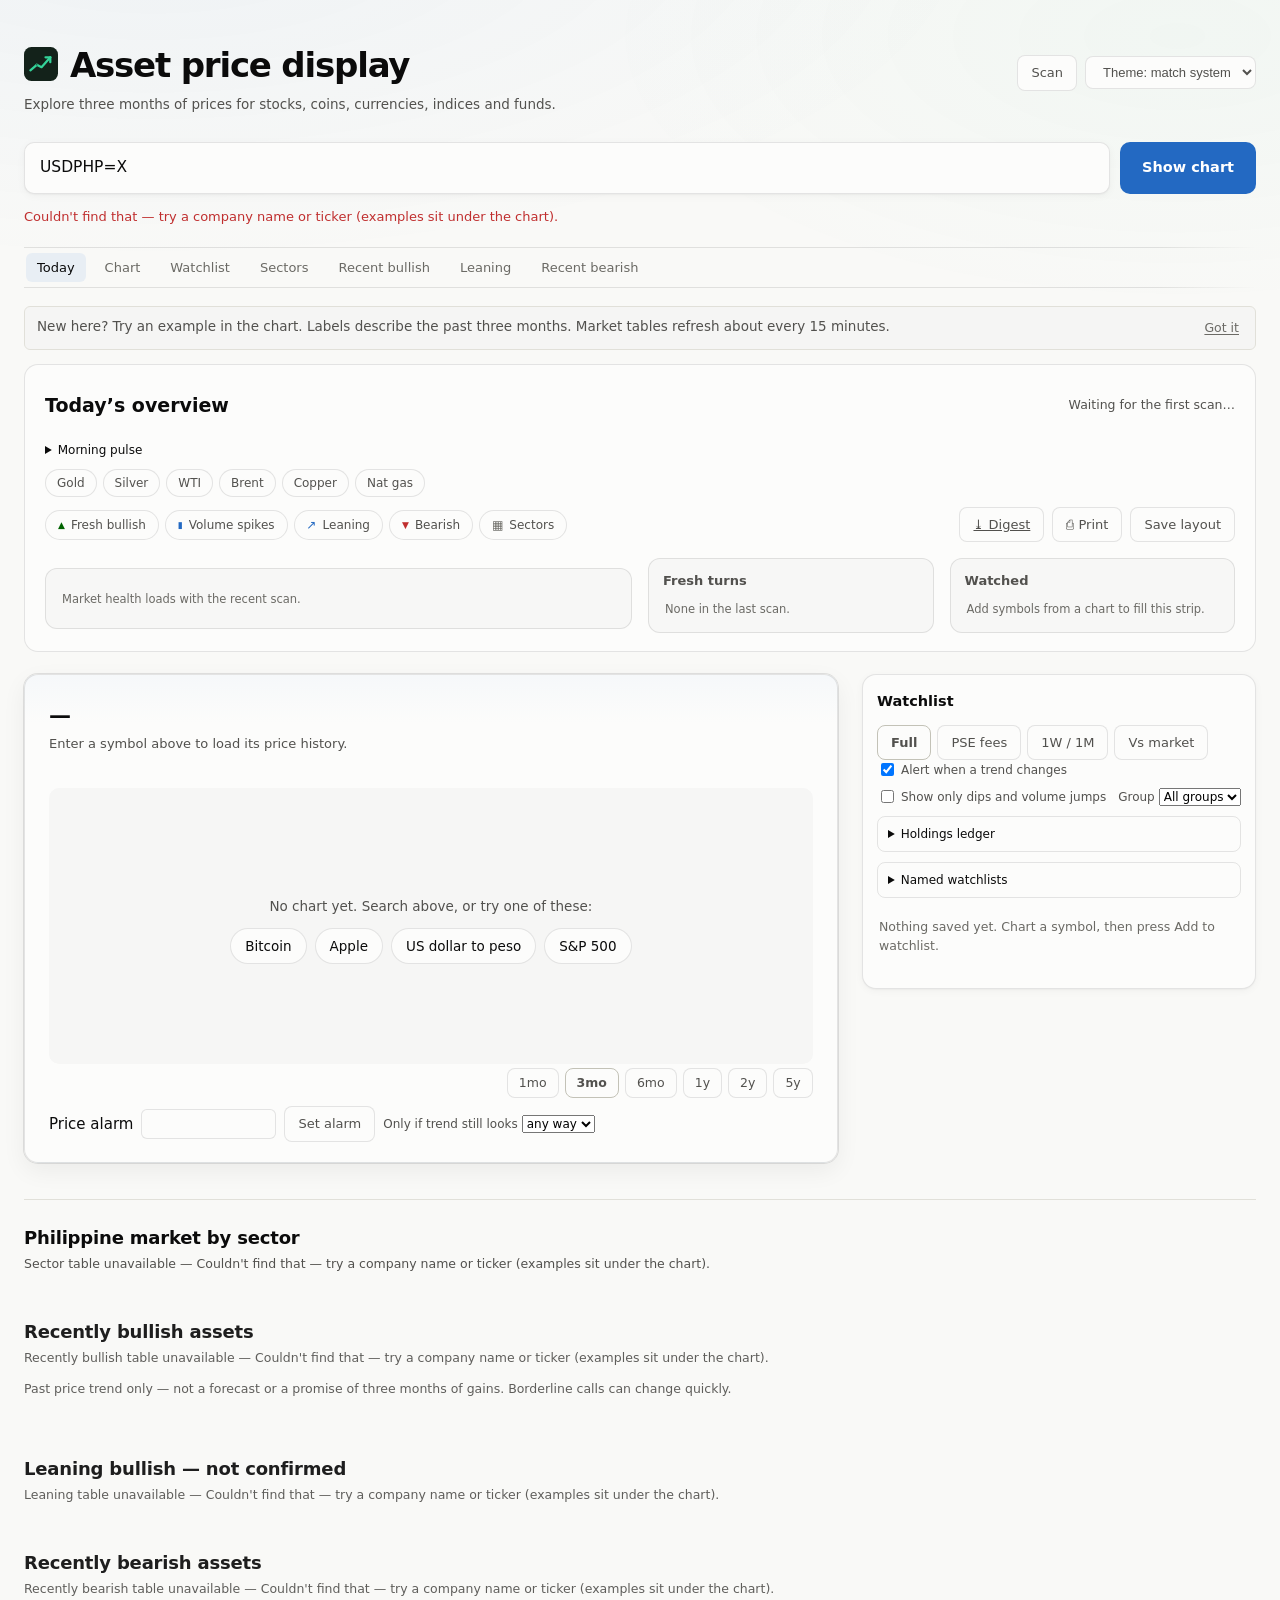
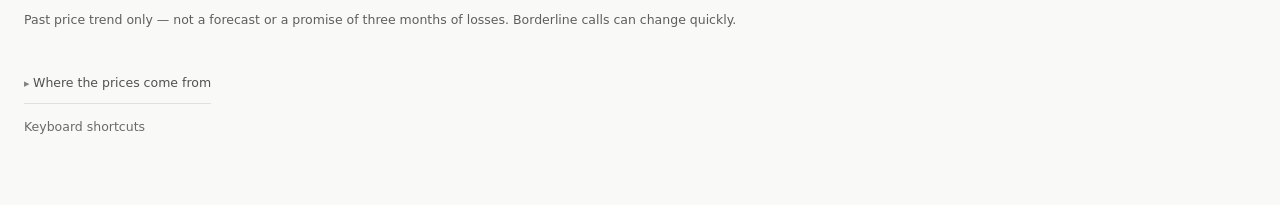
==== commit 41cc8db7: "Publish current project snapshot (2026-11-26)" ====
--- a/index.html
+++ b/index.html
@@ -26,7 +26,7 @@
 </head>
 <body>
 <div class="skip-links">
-  <a class="skip-link" href="#form">Skip to search</a>
+  <a class="skip-link" href="#symbol">Skip to search</a>
   <a class="skip-link" href="#plot">Skip to chart</a>
 </div>
 <div class="wrap">
@@ -36,15 +36,30 @@
   <header>
     <div>
       <h1>Asset price display</h1>
-      <p class="sub">Search any stock, coin, currency, index or fund. See the last three months and whether the trend looks up, down or flat. Press <kbd>?</kbd> for shortcuts.</p>
-    </div>
-    <button class="ghost-btn" id="modeToggle" type="button" aria-pressed="false" title="Scan mode hides chart fold-outs">Scan</button>
-    <select class="ghost-btn theme-pick" id="theme" aria-label="Colour theme" title="Match system follows your computer's light or dark setting">
-      <option value="system">Theme: match system</option>
-      <option value="light">Theme: light</option>
-      <option value="dark">Theme: dark</option>
-    </select>
+      <p class="sub">Explore three months of prices for stocks, coins, currencies, indices and funds.</p>
+    </div>
+    <div class="header-tools">
+      <button class="ghost-btn" id="modeToggle" type="button" aria-pressed="false" title="Scan mode hides chart fold-outs">Scan</button>
+      <select class="ghost-btn theme-pick" id="theme" aria-label="Colour theme" title="Match system follows your computer's light or dark setting">
+        <option value="system">Theme: match system</option>
+        <option value="light">Theme: light</option>
+        <option value="dark">Theme: dark</option>
+      </select>
+    </div>
   </header>
+  <form class="search-row" id="form" role="search" autocomplete="off">
+    <div class="combo">
+      <input id="symbol" name="symbol" type="text" spellcheck="false"
+             placeholder="Search a name or symbol, e.g. AAPL"
+             aria-label="Asset symbol or name"
+              role="combobox" aria-autocomplete="list" aria-expanded="false" aria-controls="suggestions">
+      <ul class="suggestions" id="suggestions" role="listbox" aria-label="Matching assets" hidden></ul>
+    </div>
+    <button class="go" id="go" type="submit">Show chart</button>
+  </form>
+
+  <p class="status" id="status" role="status" aria-live="polite"></p>
+
   <nav class="section-nav" id="sectionNav" aria-label="Page sections">
     <a href="#morningDesk">Today</a>
     <a href="#chartTop">Chart</a>
@@ -56,7 +71,7 @@
   </nav>
 
   <aside class="welcome-tip" id="welcomeTip" hidden>
-    <p>Try an example under the chart, tables refresh about every 15 minutes, and labels describe the past trend — not a forecast.</p>
+    <p>New here? Try an example in the chart. Labels describe the past three months. Market tables refresh about every 15 minutes.</p>
     <button type="button" id="welcomeDismiss">Got it</button>
   </aside>
 
@@ -98,19 +113,6 @@
   </section>
 
   <div class="layout">
-    <form class="search-row" id="form" role="search" autocomplete="off">
-        <div class="combo">
-          <input id="symbol" name="symbol" type="text" spellcheck="false"
-                 placeholder="Search a name or symbol — e.g. Apple, Bitcoin, Jollibee, AAPL, BTC-USD"
-                 aria-label="Asset symbol or name"
-                  role="combobox" aria-autocomplete="list" aria-expanded="false" aria-controls="suggestions">
-          <ul class="suggestions" id="suggestions" role="listbox" aria-label="Matching assets" hidden></ul>
-        </div>
-        <button class="go" id="go" type="submit">Show chart</button>
-      </form>
-
-      <p class="status" id="status" role="status" aria-live="polite"></p>
-
       <main class="card" id="chartTop">
         <div class="six-pack-wrap" id="sixPackWrap" hidden>
           <div class="six-pack" id="sixPack" aria-label="Pinned six-pack"></div>
@@ -146,6 +148,7 @@
             </span>
           </div>
         </div>
+        <p id="scanComparison" class="stat-note" hidden></p>
         <p class="digest-line" id="chartDigestLine" hidden></p>
 
         <p class="hero" id="hero" hidden>—</p>
@@ -297,6 +300,10 @@
                 <button class="watch-io-btn" id="watchExport" type="button" title="Save this list to a file">Save list</button>
                 <button class="watch-io-btn" id="watchExportCsv" type="button" title="Save this list as CSV with fees and turnover">Save CSV</button>
                 <button class="watch-io-btn" id="watchImport" type="button" title="Load symbols from a saved list file">Load list</button>
+                <button class="watch-io-btn" id="deskBackup" type="button">Back up desk</button>
+                <button class="watch-io-btn" id="deskRestore" type="button">Restore desk</button>
+                <input id="deskFile" type="file" accept=".json,application/json" hidden>
+                <output id="deskBackupStatus" role="status"></output>
                 <input id="watchImportFile" type="file" accept=".json,application/json" hidden>
               </div>
             </details>
@@ -381,8 +388,12 @@
       three months of gains. Borderline calls can change quickly.</p>
     <!-- Market health: what share of every name each market judged carries
          each label right now. Counts of verdicts, not of table rows. -->
-    <div class="health" id="recentHealth" hidden></div>
+    <details id="scanCoverage" open hidden>
+      <summary id="scanCoverageText">Scan coverage</summary>
+      <div class="health" id="recentHealth" hidden></div>
     <div class="market-status" id="recentStatus" aria-label="Data status by market" hidden></div>
+      <a href="status.html">Source status</a>
+    </details>
     <div id="recentGrid"></div>
   </section>
 
@@ -451,6 +462,7 @@
 <script src="static/desksuggest.js"></script>
 <script src="static/deskpack.js"></script>
 <script src="static/rates.js"></script>
+<script src="static/deskbackup.js"></script>
 <script src="static/events.js"></script>
 <script src="static/tables.js"></script>
 <script src="static/main.js"></script>
--- a/static/app.css
+++ b/static/app.css
@@ -177,14 +177,10 @@
      whole 396: at a 1020px viewport the rail is 340 and the chart keeps ~590. */
   grid-template-columns: minmax(0, 1fr) clamp(340px, 32%, 396px);
   grid-template-areas:
-    "search search"
-    "status status"
     "main   rail";
   column-gap: 24px;
   align-items: start;
 }
-.search-row { grid-area: search; }
-.status { grid-area: status; }
 main.card { grid-area: main; overflow: visible; } /* The comparison results extend below the card. */
 .rail { grid-area: rail; position: sticky; top: 20px; }
 
@@ -193,6 +189,7 @@
   display: flex; align-items: baseline; justify-content: space-between;
   gap: 16px; flex-wrap: wrap; margin-bottom: 28px;
 }
+.header-tools { display: flex; align-items: center; flex-wrap: wrap; gap: 8px; }
 h1 { margin: 0; font-size: 21px; font-weight: 600; letter-spacing: -0.01em; }
 .sub { margin: 3px 0 0; color: var(--text-secondary); font-size: 13.5px; }
 
@@ -469,7 +466,7 @@
 @media (max-width: 1000px) {
   .layout {
     grid-template-columns: minmax(0, 1fr);
-    grid-template-areas: "search" "status" "main" "rail";
+    grid-template-areas: "main" "rail";
   }
   .rail { position: static; }
   .watch { min-height: 0; }   /* stacked: no dead space under a short list */
@@ -478,6 +475,7 @@
 
 /* ---- status ---- */
 .status { min-height: 22px; font-size: 13px; color: var(--text-secondary); margin-bottom: 18px; }
+.status:empty { min-height: 0; margin: 0; }
 .status.error { color: var(--delta-down); }
 
 /* ---- chart card ---- */
@@ -1089,7 +1087,7 @@
 /* Phone: the theme button stays beside the title, no dead band under the
    search. */
 @media (max-width: 640px) {
-  header { flex-wrap: nowrap; align-items: flex-start; margin-bottom: 18px; }
+  header { flex-direction: column; gap: 10px; align-items: flex-start; margin-bottom: 18px; }
   .status:empty { min-height: 0; margin-bottom: 8px; }
 }
 
@@ -1102,19 +1100,20 @@
 /* Clearer heading order: the charted asset outranks section titles. */
 .asset-name { font-size: 22px; letter-spacing: -0.01em; }
 .leaders-head h2 { font-size: 18px; letter-spacing: -0.01em; }
-h1 { font-size: 23px; }
+h1 { font-size: clamp(24px, 3vw, 34px); letter-spacing: -0.035em; }
 .watch-trend { font-size: 11px; }
 
 /* A quiet brand mark before the title. */
 h1::before {
-  content: ""; display: inline-block; width: 0.62em; height: 0.62em;
-  margin-right: 0.45em; border-radius: 3px; vertical-align: 0.04em;
-  background: linear-gradient(135deg, var(--series-1), var(--series-3));
+  content: ""; display: inline-block; width: 1em; height: 1em;
+  margin-right: 0.35em; vertical-align: -0.12em;
+  background: url("icon.svg") center / contain no-repeat;
 }
 
 /* Section links under the title: quiet wayfinding, not pinned. */
 .section-nav {
-  display: flex; flex-wrap: nowrap; gap: 4px 12px; margin: -14px 0 18px;
+  display: flex; flex-wrap: nowrap; gap: 4px 8px; margin: 0 0 18px; padding: 5px 2px;
+  border-block: 1px solid var(--border);
   overflow-x: auto; -webkit-overflow-scrolling: touch;
   scrollbar-width: thin; mask-image: linear-gradient(90deg, #000 92%, transparent);
 }
@@ -1183,7 +1182,7 @@
   position: absolute; left: 12px; top: 12px; z-index: 100;
   padding: 8px 14px; border-radius: 8px; background: var(--accent-solid); color: #fff;
   text-decoration: none; font-weight: 600; font-size: 13px;
-  transform: translateY(-120%);
+  transform: translateY(calc(-100% - 20px));
 }
 .skip-link + .skip-link { left: 140px; }
 .skip-link:focus { transform: none; outline: 2px solid var(--focus-ring); outline-offset: 2px; }
@@ -1606,7 +1605,7 @@
 
 /* Phone: chart first; dense tables sit lower as a sheet-like block. */
 @media (max-width: 720px) {
-  body.desk-mobile .layout { display: flex; flex-direction: column; }
+  body.desk-mobile .layout { display: flex; flex-direction: column; align-items: stretch; }
   body.desk-mobile #chartTop { order: 0; }
   body.desk-mobile .rail {
     order: 1;
@@ -1757,3 +1756,7 @@
 .watch-chip-sym { font-weight: 600; }
 .watch-chip-lean { color: var(--accent-solid); }
 .watch-chip-pct { font-size: 11px; font-variant-numeric: tabular-nums; }
+
+#labelHistory input[type="range"], .history-window { width: 100%; }
+.history-window { height: 5rem; }
+#scanCoverage summary, #labelHistory summary, .label-strip { cursor: pointer; }
